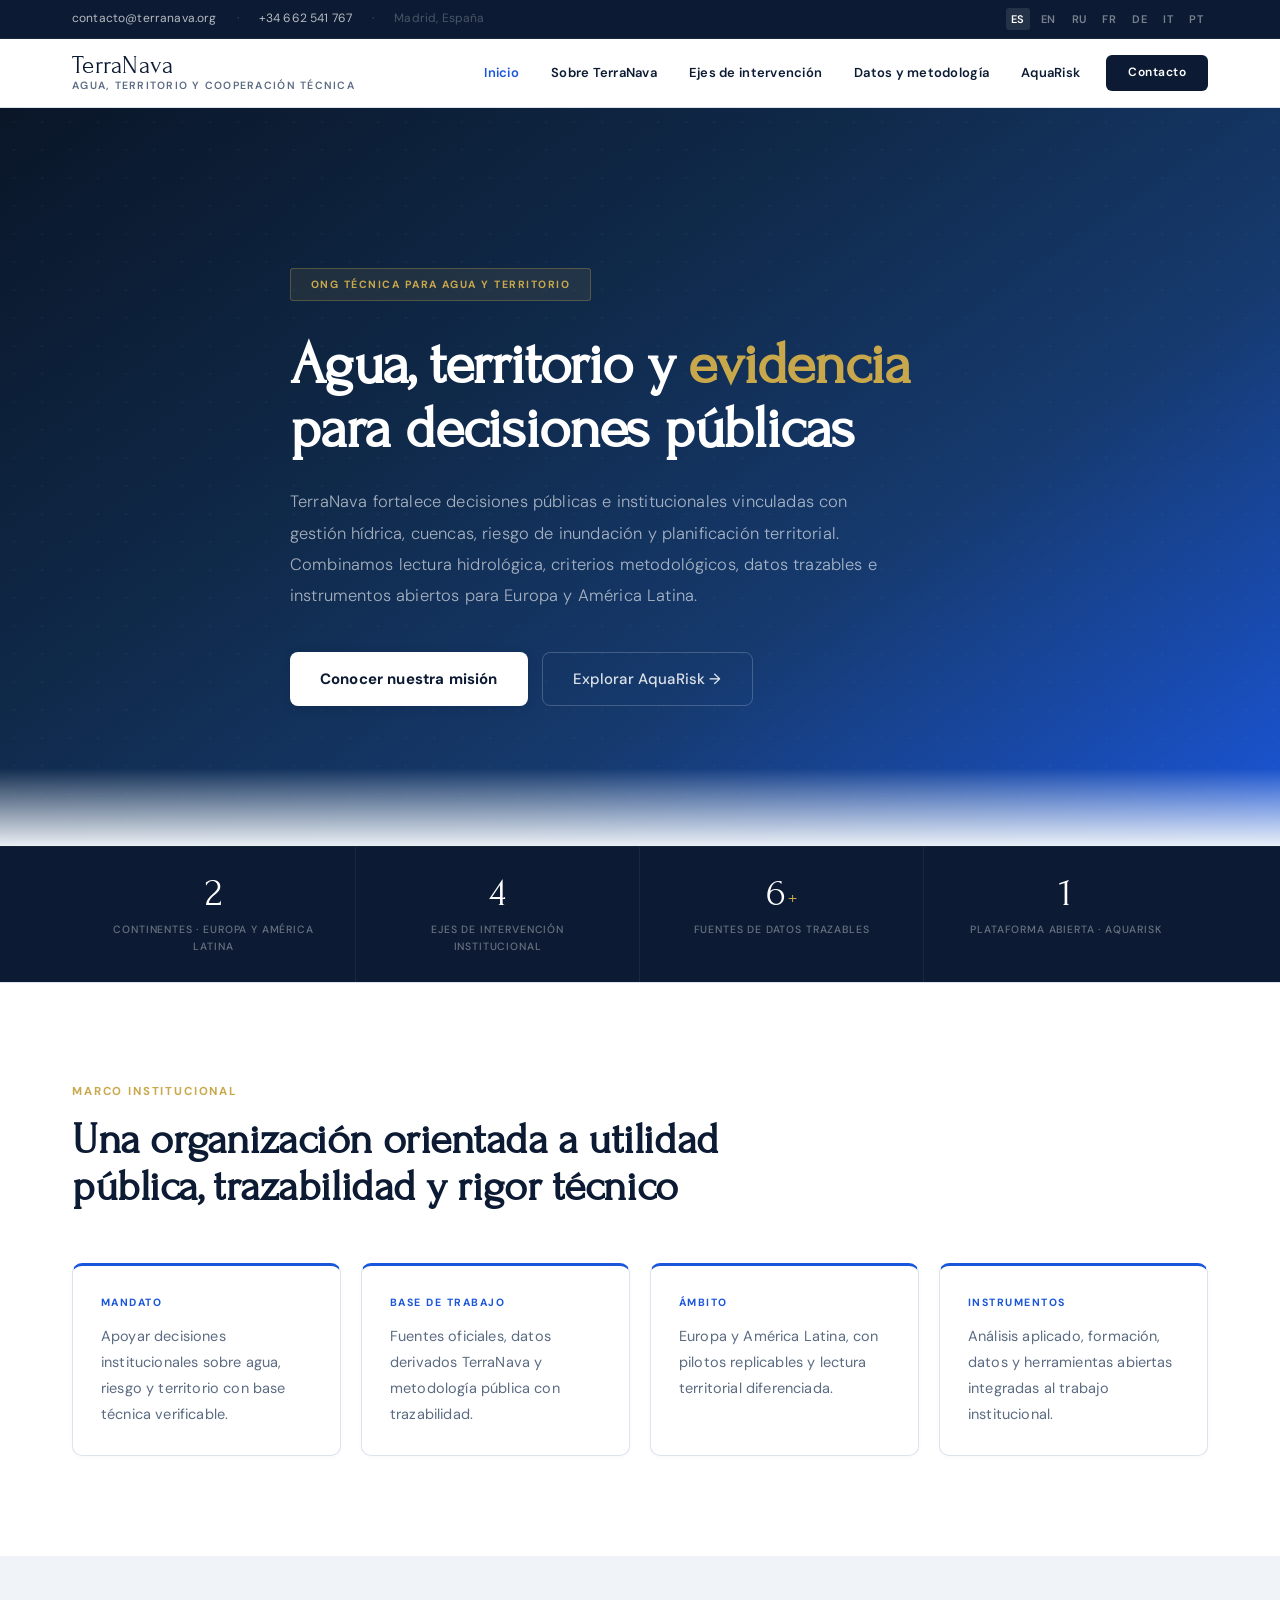
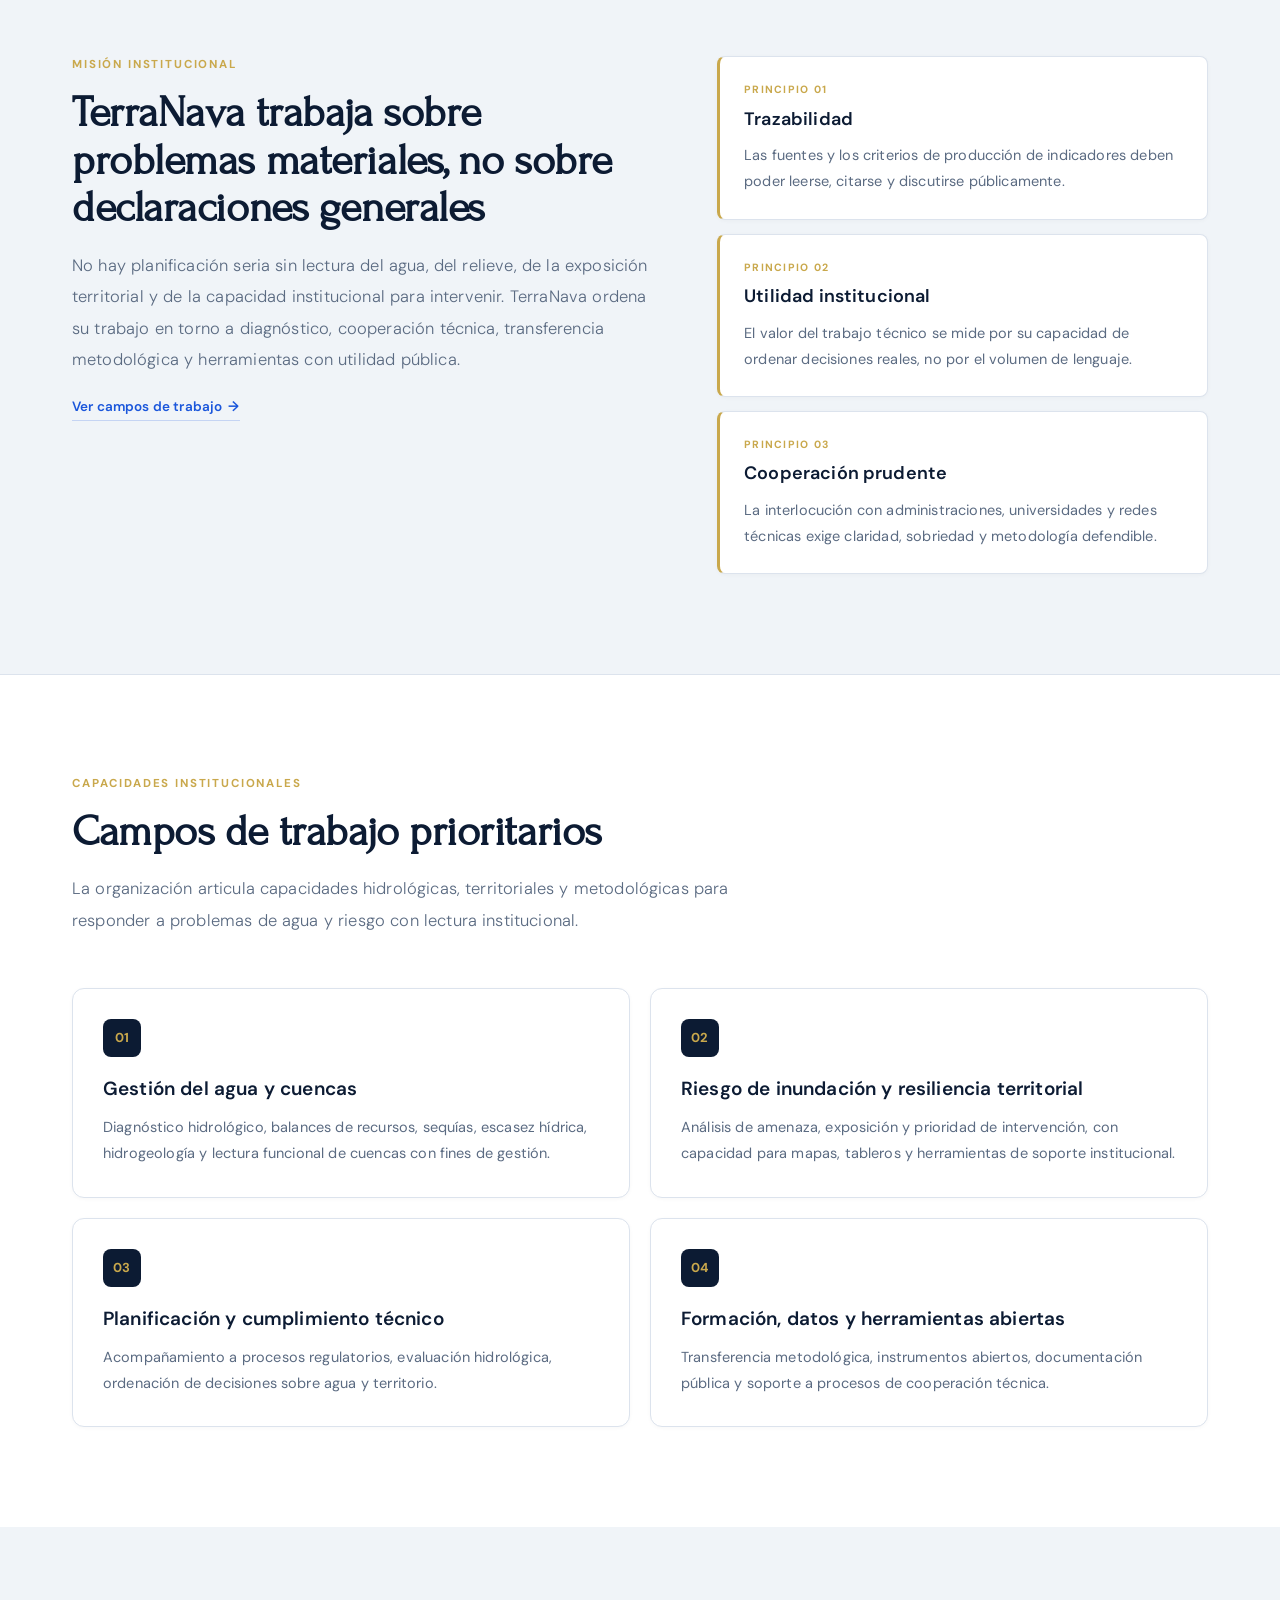
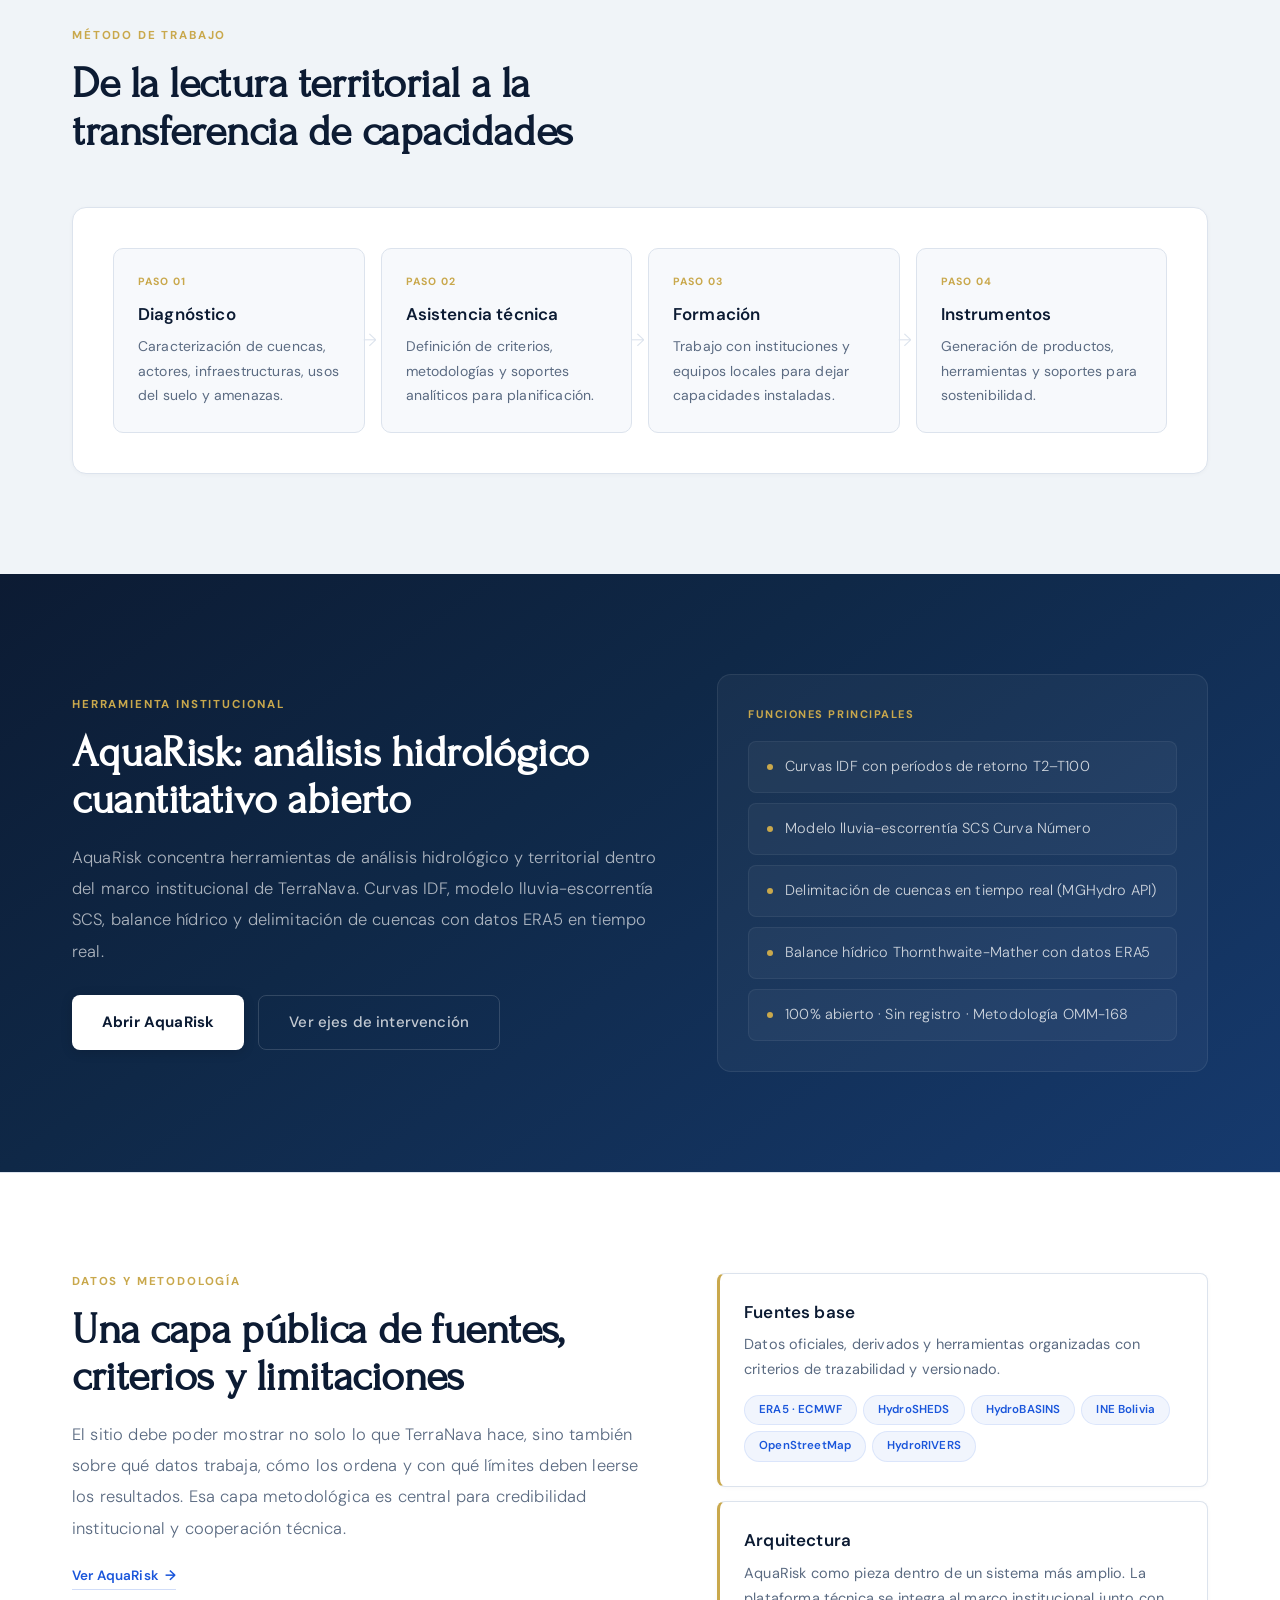
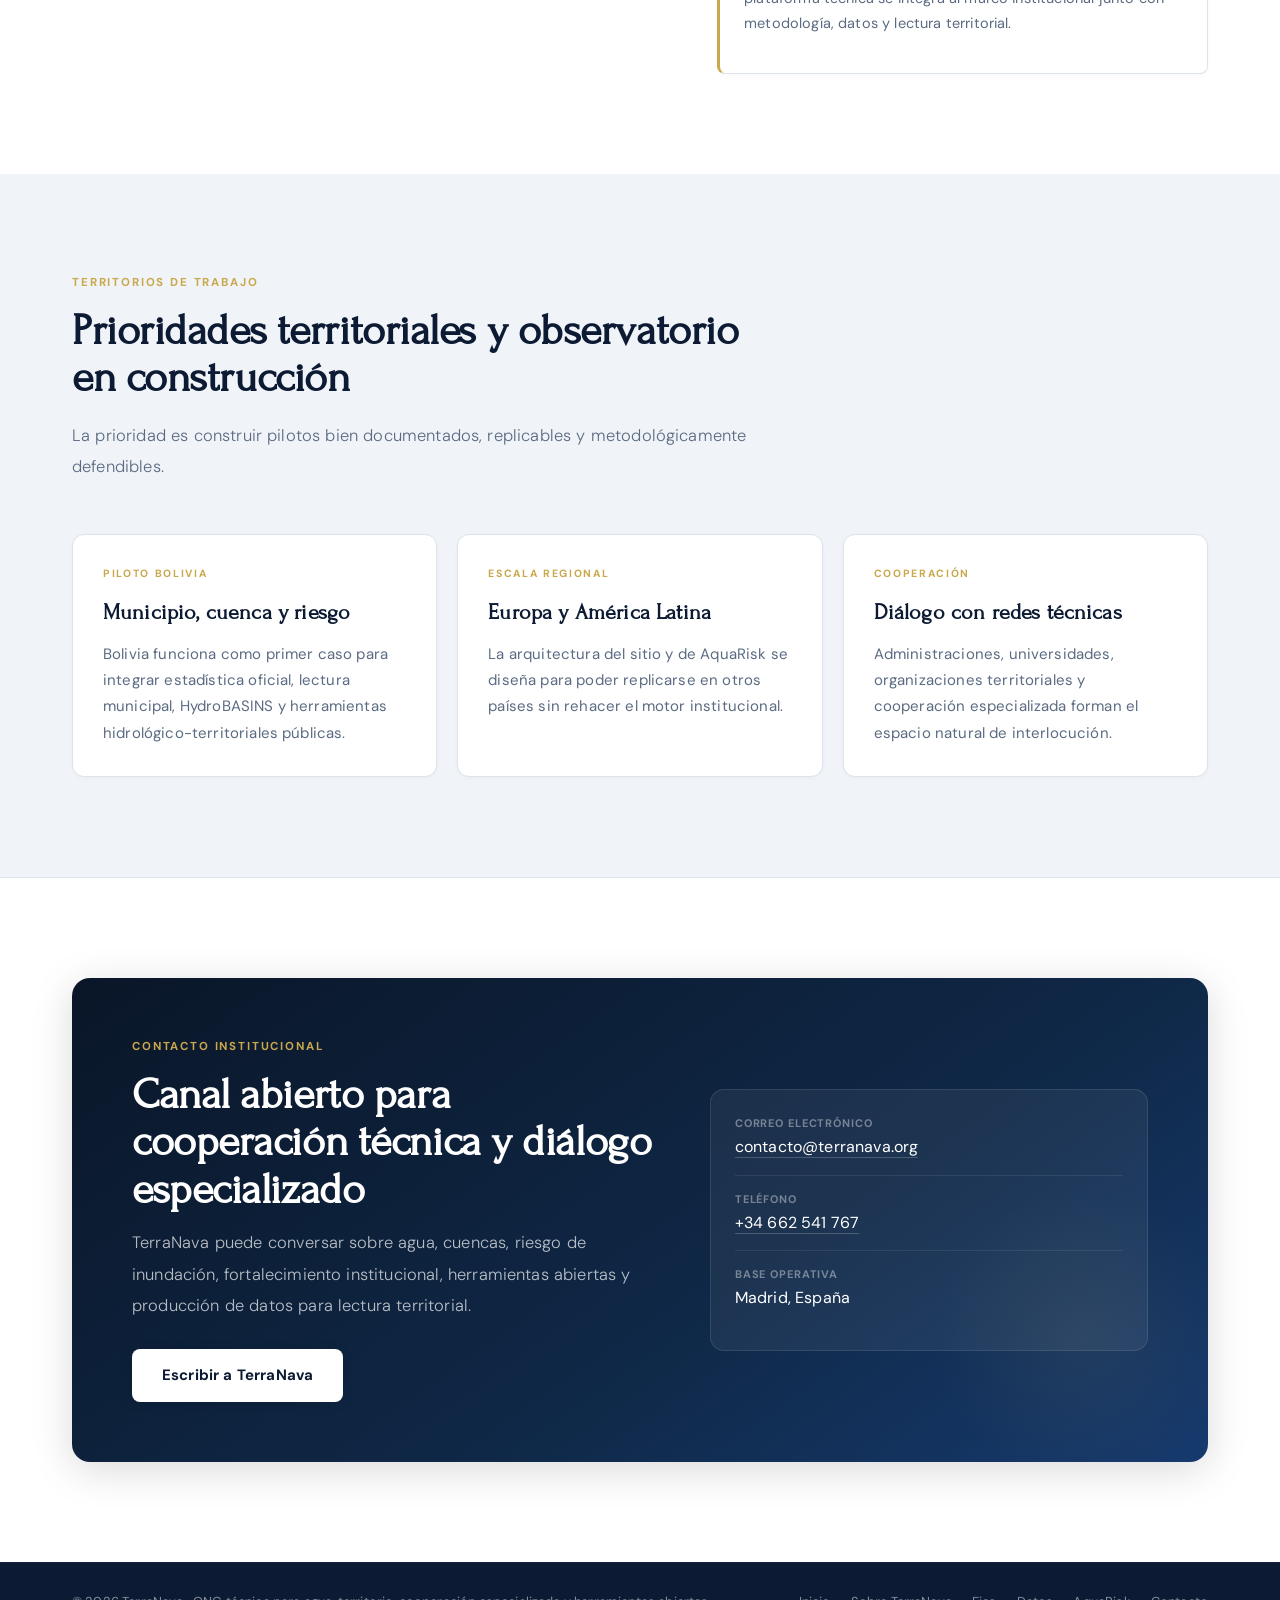
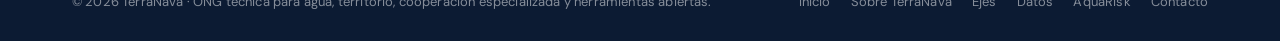
==== index.html @ 43cdf7f5 "Refinamiento estético homepage — tonos institucionales más sofisticados Gradiente hero más profundo " ====
<!DOCTYPE html>
<html lang="es">
<head>
<meta charset="UTF-8"/>
<meta name="viewport" content="width=device-width, initial-scale=1.0"/>
<title>TerraNava | Agua, territorio y evidencia para decisiones públicas</title>
<meta name="description" content="TerraNava es una ONG técnica orientada al agua, el riesgo territorial, la cooperación especializada y la producción de herramientas y criterios para decisiones públicas en Europa y América Latina."/>
<link rel="icon" href="data:image/svg+xml,%3Csvg xmlns='http://www.w3.org/2000/svg' viewBox='0 0 64 64'%3E%3Crect width='64' height='64' rx='10' fill='%231d4ed8'/%3E%3Cpath d='M12 34c8-8 14-5 20-10 6-5 12-3 20-10' fill='none' stroke='white' stroke-width='4' stroke-linecap='round'/%3E%3Cpath d='M12 44c8-8 14-5 20-10 6-5 12-3 20-10' fill='none' stroke='rgba(255,255,255,.45)' stroke-width='3' stroke-linecap='round'/%3E%3C/svg%3E"/>
<link rel="preconnect" href="https://fonts.googleapis.com"/>
<link rel="preconnect" href="https://fonts.gstatic.com" crossorigin/>
<link href="https://fonts.googleapis.com/css2?family=DM+Sans:wght@300;400;500;600;700&family=Forum&display=swap" rel="stylesheet"/>
<style>
/* ── Reset & Variables ── */
*,*::before,*::after{box-sizing:border-box;margin:0;padding:0}
:root{
  --bg:#f0f4f8;--surface:#ffffff;--card:#ffffff;--border:#dce3ed;
  --accent:#1a56db;--accent2:#0c1b33;--sky:#38bdf8;--gold:#c9a84c;
  --text:#0c1b33;--muted:#5b6b82;--light:#f7f9fc;--subtle:#e8edf4;
}
html{scroll-behavior:smooth}
body{font-family:'DM Sans',system-ui,sans-serif;background:var(--bg);color:var(--text);line-height:1.65;-webkit-font-smoothing:antialiased;letter-spacing:.01em}
img{max-width:100%;display:block}
a{text-decoration:none;color:inherit;transition:color .2s}

/* ── Scrollbar ── */
::-webkit-scrollbar{width:6px}
::-webkit-scrollbar-track{background:var(--bg)}
::-webkit-scrollbar-thumb{background:#cbd5e1;border-radius:3px}

/* ── Animations ── */
@keyframes fadeUp{from{opacity:0;transform:translateY(20px)}to{opacity:1;transform:translateY(0)}}
.fade{opacity:0;transform:translateY(20px)}.fade.is-visible{animation:fadeUp .6s ease forwards}

/* ── Layout ── */
.shell{max-width:1200px;margin:0 auto;padding:0 32px}

/* ══════════════════════════════════════════
   1. TOP BAR
   ══════════════════════════════════════════ */
.topbar{background:var(--accent2);border-bottom:1px solid rgba(255,255,255,.06)}
.topbar .shell{display:flex;align-items:center;justify-content:space-between;height:38px}
.topbar-left{display:flex;gap:20px;font-size:12px;color:rgba(255,255,255,.55)}
.topbar-left a{color:rgba(255,255,255,.7);transition:color .15s}.topbar-left a:hover{color:#fff}
.topbar-left span{color:rgba(255,255,255,.25)}
.lang-sw{display:flex;gap:6px;font-size:11px;font-weight:600;letter-spacing:.04em}
.lang-sw a{color:rgba(255,255,255,.45);padding:2px 5px;border-radius:3px;transition:all .15s;cursor:pointer}
.lang-sw a:hover{color:rgba(255,255,255,.8)}
.lang-sw a.active{color:#fff;background:rgba(255,255,255,.1)}

/* ══════════════════════════════════════════
   2. HEADER STICKY
   ══════════════════════════════════════════ */
.site-header{position:sticky;top:0;z-index:100;background:rgba(255,255,255,.97);backdrop-filter:blur(10px);-webkit-backdrop-filter:blur(10px);border-bottom:1px solid var(--border);transition:box-shadow .2s}
.site-header.scrolled{box-shadow:0 1px 8px rgba(0,0,0,.06)}
.header-row{display:flex;align-items:center;justify-content:space-between;height:68px}
.brand{display:flex;align-items:center;gap:10px}
.brand-name{font-family:'Forum',serif;font-size:25px;color:var(--accent2);line-height:1;letter-spacing:.01em}
.brand-sub{font-size:10.5px;font-weight:600;text-transform:uppercase;letter-spacing:.12em;color:var(--muted);line-height:1.2;margin-top:2px}
.nav{display:flex;align-items:center;gap:4px}
.nav a{font-size:13px;font-weight:600;color:var(--accent2);padding:8px 14px;border-radius:6px;transition:all .15s;letter-spacing:.02em}
.nav a:hover{background:rgba(29,78,216,.05);color:var(--accent)}
.nav a[aria-current="page"]{color:var(--accent)}
.nav a.nav-cta{background:var(--accent2);color:#fff;padding:8px 22px;margin-left:8px;border-radius:6px;font-size:12px;letter-spacing:.04em}
.nav a.nav-cta:hover{background:#163a6e}
.hamburger{display:none;background:none;border:none;cursor:pointer;padding:8px}
.hamburger span{display:block;width:22px;height:2px;background:var(--accent2);margin:5px 0;border-radius:2px;transition:all .2s}

/* ══════════════════════════════════════════
   3. HERO
   ══════════════════════════════════════════ */
.hero{background:linear-gradient(145deg,#0a1628 0%,#0f2847 35%,#163a6e 65%,#1a56db 100%);position:relative;overflow:hidden;min-height:82vh;display:flex;align-items:center;padding:110px 0 90px}
.hero::before{content:'';position:absolute;inset:0;background:radial-gradient(rgba(255,255,255,.03) 1px,transparent 1px);background-size:28px 28px;pointer-events:none}
.hero::after{content:'';position:absolute;bottom:-2px;left:0;right:0;height:80px;background:linear-gradient(to top,var(--bg),transparent);pointer-events:none;z-index:1}
.hero-content{max-width:700px;position:relative;z-index:2}
.hero-pill{display:inline-block;background:rgba(201,168,76,.1);color:var(--gold);border:1px solid rgba(201,168,76,.3);font-size:10.5px;font-weight:700;letter-spacing:.14em;text-transform:uppercase;padding:7px 20px;border-radius:3px;margin-bottom:32px;animation:fadeUp .6s ease .05s both}
.hero h1{font-family:'Forum',serif;font-size:clamp(38px,5.5vw,60px);color:#fff;line-height:1.06;letter-spacing:-.02em;margin-bottom:26px;animation:fadeUp .6s ease .15s both}
.hero h1 em{font-style:normal;color:var(--gold)}
.hero-lead{font-size:16.5px;color:rgba(255,255,255,.62);line-height:1.9;max-width:600px;margin-bottom:40px;animation:fadeUp .6s ease .25s both;font-weight:300}
.hero-btns{display:flex;gap:14px;flex-wrap:wrap;animation:fadeUp .6s ease .35s both}
.btn{display:inline-flex;align-items:center;gap:8px;font-family:'DM Sans',sans-serif;font-size:15px;font-weight:700;padding:14px 30px;border-radius:8px;border:none;cursor:pointer;transition:all .2s}
.btn:hover{transform:translateY(-1px)}
.btn-white{background:#fff;color:var(--accent2);box-shadow:0 2px 12px rgba(0,0,0,.12)}.btn-white:hover{background:var(--gold);color:var(--accent2);box-shadow:0 4px 20px rgba(201,168,76,.25)}
.btn-ghost{background:transparent;color:rgba(255,255,255,.85);border:1px solid rgba(255,255,255,.2);font-weight:500}.btn-ghost:hover{background:rgba(255,255,255,.06);border-color:rgba(255,255,255,.35)}

/* ══════════════════════════════════════════
   4. METRICS BAR
   ══════════════════════════════════════════ */
.metrics{background:var(--accent2);border-top:1px solid rgba(255,255,255,.04)}
.metrics-grid{display:grid;grid-template-columns:repeat(4,1fr)}
.metric{padding:26px 32px;text-align:center;border-right:1px solid rgba(255,255,255,.06)}
.metric:last-child{border-right:none}
.metric-val{font-family:'Forum',serif;font-size:40px;color:#fff;line-height:1}
.metric-val small{font-size:20px;color:var(--gold);margin-left:2px}
.metric-label{font-size:10.5px;text-transform:uppercase;letter-spacing:.08em;color:rgba(255,255,255,.38);margin-top:8px;font-weight:500}

/* ══════════════════════════════════════════
   5-13. SECTIONS
   ══════════════════════════════════════════ */
.section{padding:100px 0}
.section-alt{background:var(--bg)}
.section-white{background:var(--surface);border-top:1px solid var(--border)}
.section-dark{background:linear-gradient(145deg,var(--accent2) 0%,#0f2847 40%,#163a6e 100%);color:#fff}

/* Section headers */
.sec-head{max-width:680px;margin-bottom:52px}
.eyebrow{font-size:11.5px;font-weight:700;text-transform:uppercase;letter-spacing:.16em;color:var(--gold);margin-bottom:14px}
.section-dark .eyebrow{color:var(--gold)}
h2{font-family:'Forum',serif;font-size:clamp(28px,3.5vw,44px);line-height:1.08;letter-spacing:-.01em;margin-bottom:18px;color:var(--accent2)}
.section-dark h2{color:#fff}
.sec-lead{font-size:16.5px;color:var(--muted);line-height:1.9;font-weight:300}
.section-dark .sec-lead{color:rgba(255,255,255,.65)}

/* ── Pillar cards (section 5) ── */
.pillar-grid{display:grid;grid-template-columns:repeat(4,1fr);gap:20px}
.pillar{background:var(--surface);border:1px solid var(--border);border-top:3px solid var(--accent);border-radius:10px;padding:28px;box-shadow:0 1px 4px rgba(0,0,0,.03);transition:all .25s}
.pillar:hover{box-shadow:0 4px 20px rgba(0,0,0,.06);transform:translateY(-1px)}
.pillar-label{font-size:10.5px;font-weight:700;text-transform:uppercase;letter-spacing:.14em;color:var(--accent);margin-bottom:12px}
.pillar p{font-size:14.5px;color:var(--muted);line-height:1.8}

/* ── Split layout (sections 6, 10) ── */
.split{display:grid;grid-template-columns:1.2fr 1fr;gap:56px;align-items:start}
.split h2{margin-bottom:18px}
.text-link{font-size:13.5px;font-weight:600;color:var(--accent);display:inline-flex;align-items:center;gap:6px;margin-top:20px;transition:gap .2s;border-bottom:1px solid rgba(26,86,219,.2);padding-bottom:2px}
.text-link:hover{gap:10px;border-color:var(--accent)}
.text-link::after{content:'→';font-size:14px}

/* ── Principle cards ── */
.principles{display:flex;flex-direction:column;gap:14px}
.principle{background:var(--surface);border:1px solid var(--border);border-left:3px solid var(--gold);border-radius:8px;padding:24px;box-shadow:0 1px 4px rgba(0,0,0,.03);transition:all .25s}
.principle:hover{box-shadow:0 4px 16px rgba(0,0,0,.06)}
.principle-num{font-size:10.5px;font-weight:700;text-transform:uppercase;letter-spacing:.12em;color:var(--gold);margin-bottom:6px}
.principle h3{font-size:18px;font-weight:600;margin-bottom:8px;color:var(--accent2)}
.principle p{font-size:14.5px;color:var(--muted);line-height:1.8}

/* ── Work field cards (section 7) ── */
.fields-grid{display:grid;grid-template-columns:repeat(2,1fr);gap:20px}
.field-card{background:var(--surface);border:1px solid var(--border);border-radius:12px;padding:30px;transition:all .3s;box-shadow:0 1px 4px rgba(0,0,0,.03)}
.field-card:hover{transform:translateY(-3px);box-shadow:0 8px 28px rgba(0,0,0,.07)}
.field-num{width:38px;height:38px;border-radius:8px;background:var(--accent2);color:var(--gold);font-size:13px;font-weight:700;display:flex;align-items:center;justify-content:center;margin-bottom:16px}
.field-card h3{font-size:19px;font-weight:600;margin-bottom:10px;color:var(--accent2)}
.field-card p{font-size:14.5px;color:var(--muted);line-height:1.8}

/* ── Method steps (section 8) ── */
.steps-wrap{background:var(--surface);border:1px solid var(--border);border-radius:14px;padding:40px;box-shadow:0 1px 4px rgba(0,0,0,.03)}
.steps-grid{display:grid;grid-template-columns:repeat(4,1fr);gap:16px}
.step{background:var(--light);border:1px solid var(--border);border-radius:10px;padding:24px;position:relative}
.step-num{font-size:10.5px;font-weight:700;text-transform:uppercase;letter-spacing:.1em;color:var(--gold);margin-bottom:10px}
.step h3{font-size:17px;font-weight:600;margin-bottom:6px}
.step p{font-size:14px;color:var(--muted);line-height:1.75}
/* connector arrow */
.step:not(:last-child)::after{content:'→';position:absolute;right:-14px;top:50%;transform:translateY(-50%);color:var(--border);font-size:18px;font-weight:300}

/* ── AquaRisk showcase (section 9) ── */
.showcase-grid{display:grid;grid-template-columns:1.2fr 1fr;gap:56px;align-items:center}
.showcase-features{background:rgba(255,255,255,.04);border:1px solid rgba(255,255,255,.08);border-radius:14px;padding:30px}
.showcase-features h3{font-size:11px;font-weight:700;color:var(--gold);margin-bottom:18px;text-transform:uppercase;letter-spacing:.14em}
.feature-item{padding:13px 18px;background:rgba(255,255,255,.04);border:1px solid rgba(255,255,255,.06);border-radius:8px;margin-bottom:10px;font-size:14.5px;color:rgba(255,255,255,.78);display:flex;align-items:center;gap:12px;font-weight:300}
.feature-item:last-child{margin-bottom:0}
.feature-dot{width:6px;height:6px;border-radius:50%;background:var(--gold);flex-shrink:0}
.section-dark .btn-white{background:#fff;color:var(--accent2);box-shadow:0 2px 12px rgba(0,0,0,.15)}.section-dark .btn-white:hover{background:var(--gold);box-shadow:0 4px 20px rgba(201,168,76,.25)}
.section-dark .btn-ghost{border-color:rgba(255,255,255,.15);color:rgba(255,255,255,.75);font-weight:500}.section-dark .btn-ghost:hover{background:rgba(255,255,255,.06);border-color:rgba(255,255,255,.3)}

/* ── Data panels (section 10) ── */
.data-panels{display:flex;flex-direction:column;gap:14px}
.data-panel{background:var(--surface);border:1px solid var(--border);border-left:3px solid var(--gold);border-radius:8px;padding:24px;box-shadow:0 1px 4px rgba(0,0,0,.03)}
.data-panel h3{font-size:17px;font-weight:600;margin-bottom:6px}
.data-panel p{font-size:14.5px;color:var(--muted);line-height:1.75;margin-bottom:12px}
.pill-row{display:flex;flex-wrap:wrap;gap:6px}
.data-pill{background:rgba(26,86,219,.06);color:var(--accent);padding:5px 14px;border-radius:20px;font-size:11.5px;font-weight:600;border:1px solid rgba(26,86,219,.1)}

/* ── Territory cards (section 11) ── */
.territory-grid{display:grid;grid-template-columns:repeat(3,1fr);gap:20px}
.territory{background:var(--surface);border:1px solid var(--border);border-radius:12px;padding:30px;transition:all .3s;box-shadow:0 1px 4px rgba(0,0,0,.03)}
.territory:hover{transform:translateY(-3px);box-shadow:0 8px 28px rgba(0,0,0,.07)}
.territory-label{font-size:10.5px;font-weight:700;text-transform:uppercase;letter-spacing:.16em;color:var(--gold);margin-bottom:12px}
.territory h3{font-family:'Forum',serif;font-size:22px;margin-bottom:10px;color:var(--accent2)}
.territory p{font-size:15px;color:var(--muted);line-height:1.75}

/* ── Contact CTA (section 12) ── */
.contact-cta{background:linear-gradient(145deg,#0a1628 0%,#0f2847 60%,#163a6e 100%);border-radius:18px;padding:60px;display:grid;grid-template-columns:1.2fr 1fr;gap:52px;align-items:center;position:relative;overflow:hidden;box-shadow:0 8px 40px rgba(0,0,0,.15)}
.contact-cta::before{content:'';position:absolute;bottom:-50px;right:-50px;width:350px;height:350px;background:radial-gradient(circle,rgba(201,168,76,.08),transparent 60%);pointer-events:none}
.contact-cta .eyebrow{color:var(--gold)}
.contact-cta h2{color:#fff;margin-bottom:14px}
.contact-cta .sec-lead{color:rgba(255,255,255,.7);margin-bottom:28px}
.contact-card{background:rgba(255,255,255,.06);border:1px solid rgba(255,255,255,.1);border-radius:14px;padding:24px;position:relative;z-index:1}
.contact-line{padding:14px 0;border-top:1px solid rgba(255,255,255,.08);display:flex;flex-direction:column;gap:2px}
.contact-line:first-child{border-top:none;padding-top:0}
.contact-line-label{font-size:11px;font-weight:700;text-transform:uppercase;letter-spacing:.08em;color:rgba(255,255,255,.4)}
.contact-line-val{font-size:16px;color:#fff}
.contact-line-val a{color:#fff;border-bottom:1px solid rgba(255,255,255,.2);transition:border-color .2s}
.contact-line-val a:hover{border-color:var(--sky)}

/* ══════════════════════════════════════════
   13. FOOTER
   ══════════════════════════════════════════ */
.site-footer{background:var(--accent2);border-top:1px solid rgba(255,255,255,.04);padding:28px 0}
.footer-row{display:flex;align-items:center;justify-content:space-between;flex-wrap:wrap;gap:16px}
.footer-copy{font-size:13px;color:rgba(255,255,255,.5)}
.footer-links{display:flex;gap:20px}
.footer-links a{font-size:13px;color:rgba(255,255,255,.5);transition:color .15s}
.footer-links a:hover{color:#fff}

/* ══════════════════════════════════════════
   RESPONSIVE
   ══════════════════════════════════════════ */
@media(max-width:1024px){
  .pillar-grid{grid-template-columns:repeat(2,1fr)}
  .steps-grid{grid-template-columns:repeat(2,1fr)}
  .step:not(:last-child)::after{display:none}
  .showcase-grid{grid-template-columns:1fr}
  .contact-cta{grid-template-columns:1fr}
}
@media(max-width:768px){
  .shell{padding:0 20px}
  .section{padding:64px 0}
  .topbar .shell{flex-direction:column;height:auto;padding:8px 20px;gap:4px}
  .nav{display:none;position:absolute;top:68px;left:0;right:0;background:var(--surface);border-bottom:1px solid var(--border);flex-direction:column;padding:16px 20px;gap:0;box-shadow:0 4px 16px rgba(0,0,0,.08)}
  .nav.open{display:flex}
  .nav a{padding:12px 0;border-radius:0;border-bottom:1px solid var(--border);width:100%}
  .nav a.nav-cta{margin-left:0;margin-top:8px;text-align:center;border-bottom:none}
  .hamburger{display:block}
  .hero{min-height:auto;padding:64px 0 56px}
  .hero h1{font-size:clamp(32px,8vw,44px)}
  .metrics-grid{grid-template-columns:repeat(2,1fr)}
  .metric{border-bottom:1px solid rgba(255,255,255,.06)}
  .pillar-grid{grid-template-columns:1fr}
  .split{grid-template-columns:1fr;gap:32px}
  .fields-grid{grid-template-columns:1fr}
  .territory-grid{grid-template-columns:1fr}
  .contact-cta{padding:36px 24px;grid-template-columns:1fr}
  .footer-row{flex-direction:column;text-align:center}
  .footer-links{flex-wrap:wrap;justify-content:center}
}
@media(max-width:480px){
  .metrics-grid{grid-template-columns:1fr}
  .steps-grid{grid-template-columns:1fr}
  .hero-btns{flex-direction:column}
  .hero-btns .btn{width:100%;justify-content:center}
}
</style>
</head>
<body>

<!-- ═══ 1. TOP BAR ═══ -->
<div class="topbar">
  <div class="shell">
    <div class="topbar-left">
      <a href="mailto:contacto@terranava.org">contacto@terranava.org</a>
      <span>·</span>
      <a href="tel:+34662541767">+34 662 541 767</a>
      <span>·</span>
      <span>Madrid, España</span>
    </div>
    <div class="lang-sw" aria-label="Selección de idioma">
      <a class="active" data-lang="es" href="#">ES</a>
      <a data-lang="en" href="#">EN</a>
      <a data-lang="ru" href="#">RU</a>
      <a data-lang="fr" href="#">FR</a>
      <a data-lang="de" href="#">DE</a>
      <a data-lang="it" href="#">IT</a>
      <a data-lang="pt" href="#">PT</a>
    </div>
  </div>
</div>

<!-- ═══ 2. HEADER ═══ -->
<header class="site-header">
  <div class="shell">
    <div class="header-row">
      <a class="brand" href="/">
        <div>
          <div class="brand-name">TerraNava</div>
          <div class="brand-sub">Agua, territorio y cooperación técnica</div>
        </div>
      </a>
      <button class="hamburger" aria-label="Menú" onclick="document.querySelector('.nav').classList.toggle('open')">
        <span></span><span></span><span></span>
      </button>
      <nav class="nav">
        <a href="#" aria-current="page">Inicio</a>
        <a href="#mision">Sobre TerraNava</a>
        <a href="#campos">Ejes de intervención</a>
        <a href="#datos">Datos y metodología</a>
        <a href="aquarisk-ong.html">AquaRisk</a>
        <a class="nav-cta" href="#contacto">Contacto</a>
      </nav>
    </div>
  </div>
</header>

<!-- ═══ 3. HERO ═══ -->
<section class="hero">
  <div class="shell">
    <div class="hero-content">
      <div class="hero-pill">ONG técnica para agua y territorio</div>
      <h1>Agua, territorio y <em>evidencia</em> para decisiones públicas</h1>
      <p class="hero-lead">TerraNava fortalece decisiones públicas e institucionales vinculadas con gestión hídrica, cuencas, riesgo de inundación y planificación territorial. Combinamos lectura hidrológica, criterios metodológicos, datos trazables e instrumentos abiertos para Europa y América Latina.</p>
      <div class="hero-btns">
        <a class="btn btn-white" href="#mision">Conocer nuestra misión</a>
        <a class="btn btn-ghost" href="aquarisk-ong.html">Explorar AquaRisk →</a>
      </div>
    </div>
  </div>
</section>

<!-- ═══ 4. METRICS BAR ═══ -->
<div class="metrics">
  <div class="shell">
    <div class="metrics-grid">
      <div class="metric">
        <div class="metric-val">2</div>
        <div class="metric-label">Continentes · Europa y América Latina</div>
      </div>
      <div class="metric">
        <div class="metric-val">4</div>
        <div class="metric-label">Ejes de intervención institucional</div>
      </div>
      <div class="metric">
        <div class="metric-val">6<small>+</small></div>
        <div class="metric-label">Fuentes de datos trazables</div>
      </div>
      <div class="metric">
        <div class="metric-val">1</div>
        <div class="metric-label">Plataforma abierta · AquaRisk</div>
      </div>
    </div>
  </div>
</div>

<!-- ═══ 5. PILARES ═══ -->
<section class="section section-white">
  <div class="shell">
    <div class="sec-head">
      <div class="eyebrow">Marco institucional</div>
      <h2>Una organización orientada a utilidad pública, trazabilidad y rigor técnico</h2>
    </div>
    <div class="pillar-grid">
      <article class="pillar">
        <div class="pillar-label">Mandato</div>
        <p>Apoyar decisiones institucionales sobre agua, riesgo y territorio con base técnica verificable.</p>
      </article>
      <article class="pillar">
        <div class="pillar-label">Base de trabajo</div>
        <p>Fuentes oficiales, datos derivados TerraNava y metodología pública con trazabilidad.</p>
      </article>
      <article class="pillar">
        <div class="pillar-label">Ámbito</div>
        <p>Europa y América Latina, con pilotos replicables y lectura territorial diferenciada.</p>
      </article>
      <article class="pillar">
        <div class="pillar-label">Instrumentos</div>
        <p>Análisis aplicado, formación, datos y herramientas abiertas integradas al trabajo institucional.</p>
      </article>
    </div>
  </div>
</section>

<!-- ═══ 6. MISIÓN Y PRINCIPIOS ═══ -->
<section class="section section-alt" id="mision">
  <div class="shell">
    <div class="split">
      <div>
        <div class="eyebrow">Misión institucional</div>
        <h2>TerraNava trabaja sobre problemas materiales, no sobre declaraciones generales</h2>
        <p class="sec-lead">No hay planificación seria sin lectura del agua, del relieve, de la exposición territorial y de la capacidad institucional para intervenir. TerraNava ordena su trabajo en torno a diagnóstico, cooperación técnica, transferencia metodológica y herramientas con utilidad pública.</p>
        <a class="text-link" href="#campos">Ver campos de trabajo</a>
      </div>
      <div class="principles">
        <article class="principle">
          <div class="principle-num">Principio 01</div>
          <h3>Trazabilidad</h3>
          <p>Las fuentes y los criterios de producción de indicadores deben poder leerse, citarse y discutirse públicamente.</p>
        </article>
        <article class="principle">
          <div class="principle-num">Principio 02</div>
          <h3>Utilidad institucional</h3>
          <p>El valor del trabajo técnico se mide por su capacidad de ordenar decisiones reales, no por el volumen de lenguaje.</p>
        </article>
        <article class="principle">
          <div class="principle-num">Principio 03</div>
          <h3>Cooperación prudente</h3>
          <p>La interlocución con administraciones, universidades y redes técnicas exige claridad, sobriedad y metodología defendible.</p>
        </article>
      </div>
    </div>
  </div>
</section>

<!-- ═══ 7. CAMPOS DE TRABAJO ═══ -->
<section class="section section-white" id="campos">
  <div class="shell">
    <div class="sec-head">
      <div class="eyebrow">Capacidades institucionales</div>
      <h2>Campos de trabajo prioritarios</h2>
      <p class="sec-lead">La organización articula capacidades hidrológicas, territoriales y metodológicas para responder a problemas de agua y riesgo con lectura institucional.</p>
    </div>
    <div class="fields-grid">
      <article class="field-card">
        <div class="field-num">01</div>
        <h3>Gestión del agua y cuencas</h3>
        <p>Diagnóstico hidrológico, balances de recursos, sequías, escasez hídrica, hidrogeología y lectura funcional de cuencas con fines de gestión.</p>
      </article>
      <article class="field-card">
        <div class="field-num">02</div>
        <h3>Riesgo de inundación y resiliencia territorial</h3>
        <p>Análisis de amenaza, exposición y prioridad de intervención, con capacidad para mapas, tableros y herramientas de soporte institucional.</p>
      </article>
      <article class="field-card">
        <div class="field-num">03</div>
        <h3>Planificación y cumplimiento técnico</h3>
        <p>Acompañamiento a procesos regulatorios, evaluación hidrológica, ordenación de decisiones sobre agua y territorio.</p>
      </article>
      <article class="field-card">
        <div class="field-num">04</div>
        <h3>Formación, datos y herramientas abiertas</h3>
        <p>Transferencia metodológica, instrumentos abiertos, documentación pública y soporte a procesos de cooperación técnica.</p>
      </article>
    </div>
  </div>
</section>

<!-- ═══ 8. MÉTODO ═══ -->
<section class="section section-alt" id="metodo">
  <div class="shell">
    <div class="sec-head">
      <div class="eyebrow">Método de trabajo</div>
      <h2>De la lectura territorial a la transferencia de capacidades</h2>
    </div>
    <div class="steps-wrap">
      <div class="steps-grid">
        <article class="step">
          <div class="step-num">Paso 01</div>
          <h3>Diagnóstico</h3>
          <p>Caracterización de cuencas, actores, infraestructuras, usos del suelo y amenazas.</p>
        </article>
        <article class="step">
          <div class="step-num">Paso 02</div>
          <h3>Asistencia técnica</h3>
          <p>Definición de criterios, metodologías y soportes analíticos para planificación.</p>
        </article>
        <article class="step">
          <div class="step-num">Paso 03</div>
          <h3>Formación</h3>
          <p>Trabajo con instituciones y equipos locales para dejar capacidades instaladas.</p>
        </article>
        <article class="step">
          <div class="step-num">Paso 04</div>
          <h3>Instrumentos</h3>
          <p>Generación de productos, herramientas y soportes para sostenibilidad.</p>
        </article>
      </div>
    </div>
  </div>
</section>

<!-- ═══ 9. AQUARISK SHOWCASE ═══ -->
<section class="section section-dark" id="aquarisk">
  <div class="shell">
    <div class="showcase-grid">
      <div>
        <div class="eyebrow">Herramienta institucional</div>
        <h2>AquaRisk: análisis hidrológico cuantitativo abierto</h2>
        <p class="sec-lead">AquaRisk concentra herramientas de análisis hidrológico y territorial dentro del marco institucional de TerraNava. Curvas IDF, modelo lluvia-escorrentía SCS, balance hídrico y delimitación de cuencas con datos ERA5 en tiempo real.</p>
        <div class="hero-btns" style="margin-top:28px">
          <a class="btn btn-white" href="aquarisk-ong.html">Abrir AquaRisk</a>
          <a class="btn btn-ghost" href="#campos">Ver ejes de intervención</a>
        </div>
      </div>
      <div class="showcase-features">
        <h3>Funciones principales</h3>
        <div class="feature-item"><span class="feature-dot"></span>Curvas IDF con períodos de retorno T2–T100</div>
        <div class="feature-item"><span class="feature-dot"></span>Modelo lluvia-escorrentía SCS Curva Número</div>
        <div class="feature-item"><span class="feature-dot"></span>Delimitación de cuencas en tiempo real (MGHydro API)</div>
        <div class="feature-item"><span class="feature-dot"></span>Balance hídrico Thornthwaite-Mather con datos ERA5</div>
        <div class="feature-item"><span class="feature-dot"></span>100% abierto · Sin registro · Metodología OMM-168</div>
      </div>
    </div>
  </div>
</section>

<!-- ═══ 10. DATOS Y METODOLOGÍA ═══ -->
<section class="section section-white" id="datos">
  <div class="shell">
    <div class="split">
      <div>
        <div class="eyebrow">Datos y metodología</div>
        <h2>Una capa pública de fuentes, criterios y limitaciones</h2>
        <p class="sec-lead">El sitio debe poder mostrar no solo lo que TerraNava hace, sino también sobre qué datos trabaja, cómo los ordena y con qué límites deben leerse los resultados. Esa capa metodológica es central para credibilidad institucional y cooperación técnica.</p>
        <a class="text-link" href="aquarisk-ong.html">Ver AquaRisk</a>
      </div>
      <div class="data-panels">
        <article class="data-panel">
          <h3>Fuentes base</h3>
          <p>Datos oficiales, derivados y herramientas organizadas con criterios de trazabilidad y versionado.</p>
          <div class="pill-row">
            <span class="data-pill">ERA5 · ECMWF</span>
            <span class="data-pill">HydroSHEDS</span>
            <span class="data-pill">HydroBASINS</span>
            <span class="data-pill">INE Bolivia</span>
            <span class="data-pill">OpenStreetMap</span>
            <span class="data-pill">HydroRIVERS</span>
          </div>
        </article>
        <article class="data-panel">
          <h3>Arquitectura</h3>
          <p>AquaRisk como pieza dentro de un sistema más amplio. La plataforma técnica se integra al marco institucional junto con metodología, datos y lectura territorial.</p>
        </article>
      </div>
    </div>
  </div>
</section>

<!-- ═══ 11. TERRITORIOS ═══ -->
<section class="section section-alt" id="territorios">
  <div class="shell">
    <div class="sec-head">
      <div class="eyebrow">Territorios de trabajo</div>
      <h2>Prioridades territoriales y observatorio en construcción</h2>
      <p class="sec-lead">La prioridad es construir pilotos bien documentados, replicables y metodológicamente defendibles.</p>
    </div>
    <div class="territory-grid">
      <article class="territory">
        <div class="territory-label">Piloto Bolivia</div>
        <h3>Municipio, cuenca y riesgo</h3>
        <p>Bolivia funciona como primer caso para integrar estadística oficial, lectura municipal, HydroBASINS y herramientas hidrológico-territoriales públicas.</p>
      </article>
      <article class="territory">
        <div class="territory-label">Escala regional</div>
        <h3>Europa y América Latina</h3>
        <p>La arquitectura del sitio y de AquaRisk se diseña para poder replicarse en otros países sin rehacer el motor institucional.</p>
      </article>
      <article class="territory">
        <div class="territory-label">Cooperación</div>
        <h3>Diálogo con redes técnicas</h3>
        <p>Administraciones, universidades, organizaciones territoriales y cooperación especializada forman el espacio natural de interlocución.</p>
      </article>
    </div>
  </div>
</section>

<!-- ═══ 12. CONTACTO CTA ═══ -->
<section class="section section-white" id="contacto">
  <div class="shell">
    <div class="contact-cta">
      <div>
        <div class="eyebrow">Contacto institucional</div>
        <h2>Canal abierto para cooperación técnica y diálogo especializado</h2>
        <p class="sec-lead">TerraNava puede conversar sobre agua, cuencas, riesgo de inundación, fortalecimiento institucional, herramientas abiertas y producción de datos para lectura territorial.</p>
        <a class="btn btn-white" href="mailto:contacto@terranava.org">Escribir a TerraNava</a>
      </div>
      <div class="contact-card">
        <div class="contact-line">
          <span class="contact-line-label">Correo electrónico</span>
          <span class="contact-line-val"><a href="mailto:contacto@terranava.org">contacto@terranava.org</a></span>
        </div>
        <div class="contact-line">
          <span class="contact-line-label">Teléfono</span>
          <span class="contact-line-val"><a href="tel:+34662541767">+34 662 541 767</a></span>
        </div>
        <div class="contact-line">
          <span class="contact-line-label">Base operativa</span>
          <span class="contact-line-val">Madrid, España</span>
        </div>
      </div>
    </div>
  </div>
</section>

<!-- ═══ 13. FOOTER ═══ -->
<footer class="site-footer">
  <div class="shell">
    <div class="footer-row">
      <p class="footer-copy">© 2026 TerraNava · ONG técnica para agua, territorio, cooperación especializada y herramientas abiertas.</p>
      <div class="footer-links">
        <a href="#">Inicio</a>
        <a href="#mision">Sobre TerraNava</a>
        <a href="#campos">Ejes</a>
        <a href="#datos">Datos</a>
        <a href="aquarisk-ong.html">AquaRisk</a>
        <a href="#contacto">Contacto</a>
      </div>
    </div>
  </div>
</footer>

<!-- ═══ JS ═══ -->
<script>
// Sticky header shadow
const hdr=document.querySelector('.site-header');
window.addEventListener('scroll',()=>{hdr.classList.toggle('scrolled',window.scrollY>10)},{passive:true});

// Scroll fade-in
const fades=document.querySelectorAll('.fade');
if('IntersectionObserver' in window){
  const obs=new IntersectionObserver(entries=>{entries.forEach(e=>{if(e.isIntersecting){e.target.classList.add('is-visible');obs.unobserve(e.target)}})},{threshold:.15});
  fades.forEach(el=>obs.observe(el));
}

// Close mobile nav on link click
document.querySelectorAll('.nav a').forEach(a=>{a.addEventListener('click',()=>{document.querySelector('.nav').classList.remove('open')})});
</script>
</body>
</html>
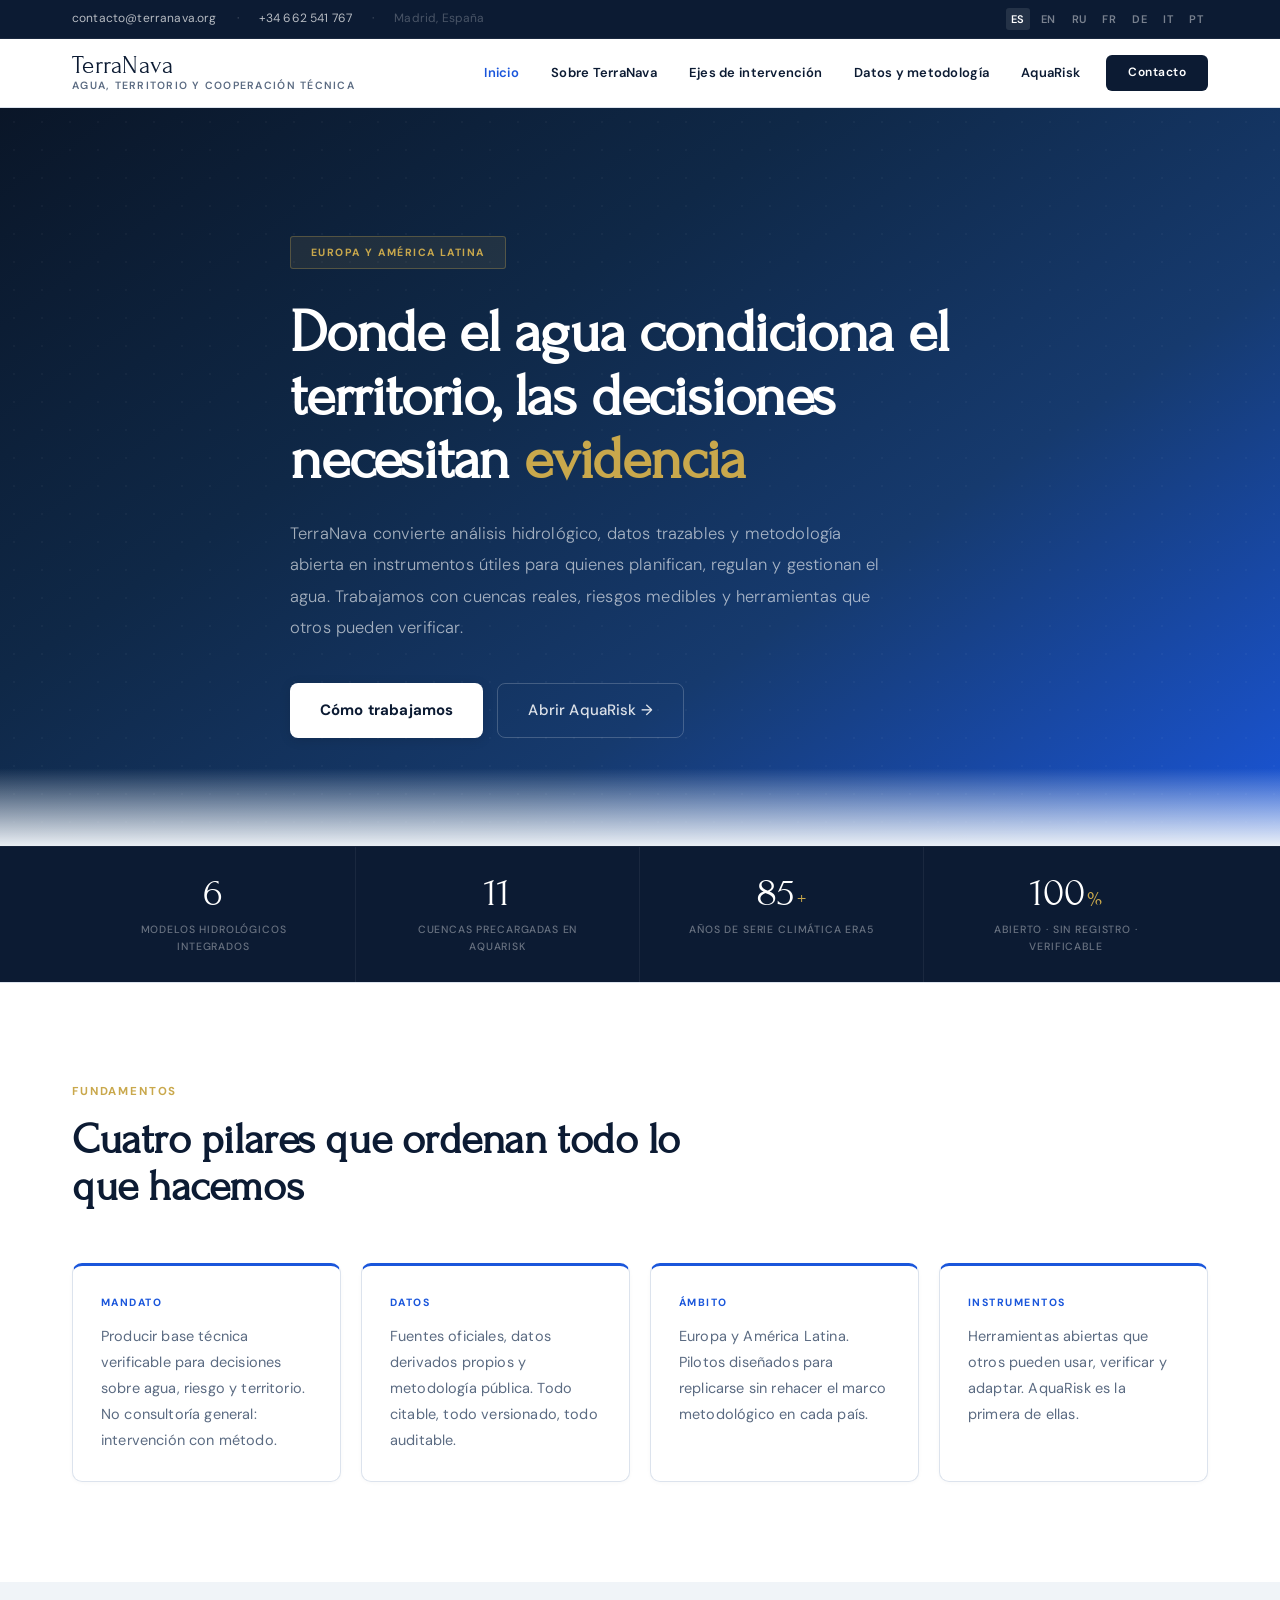
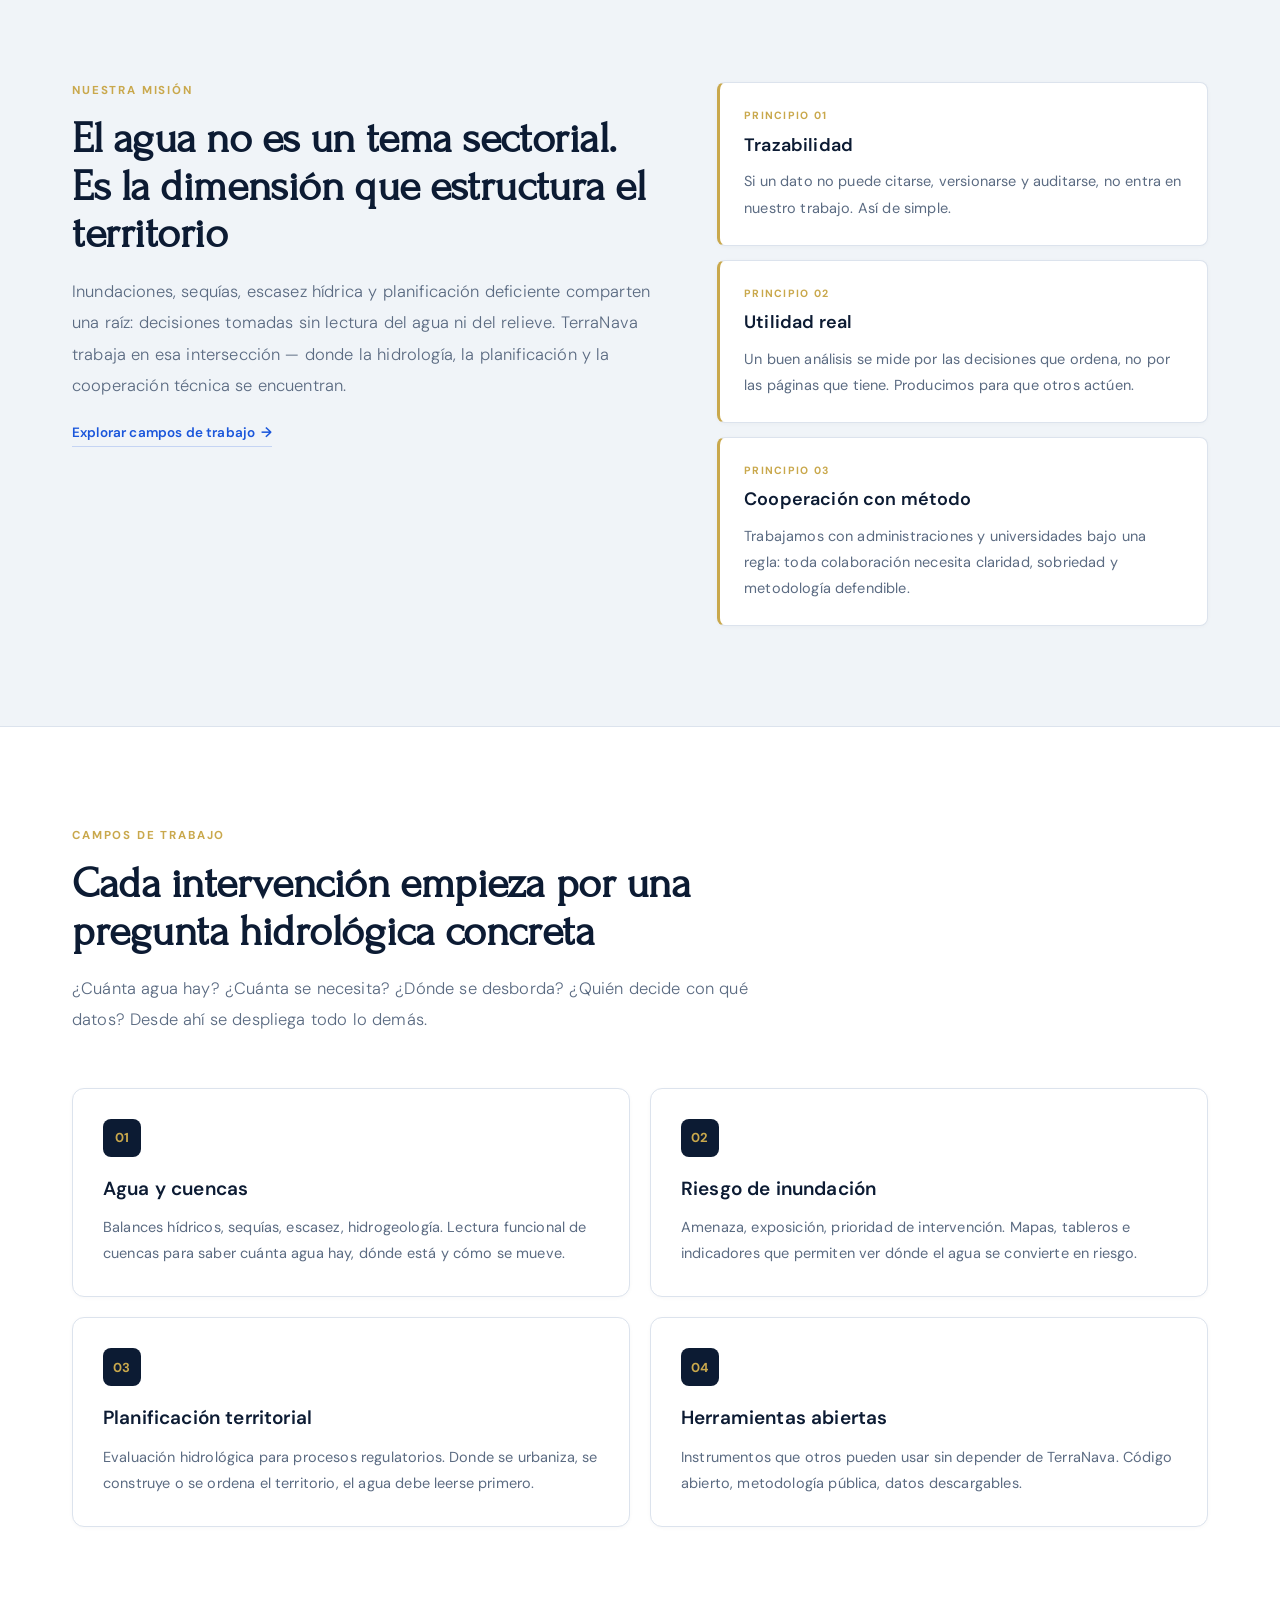
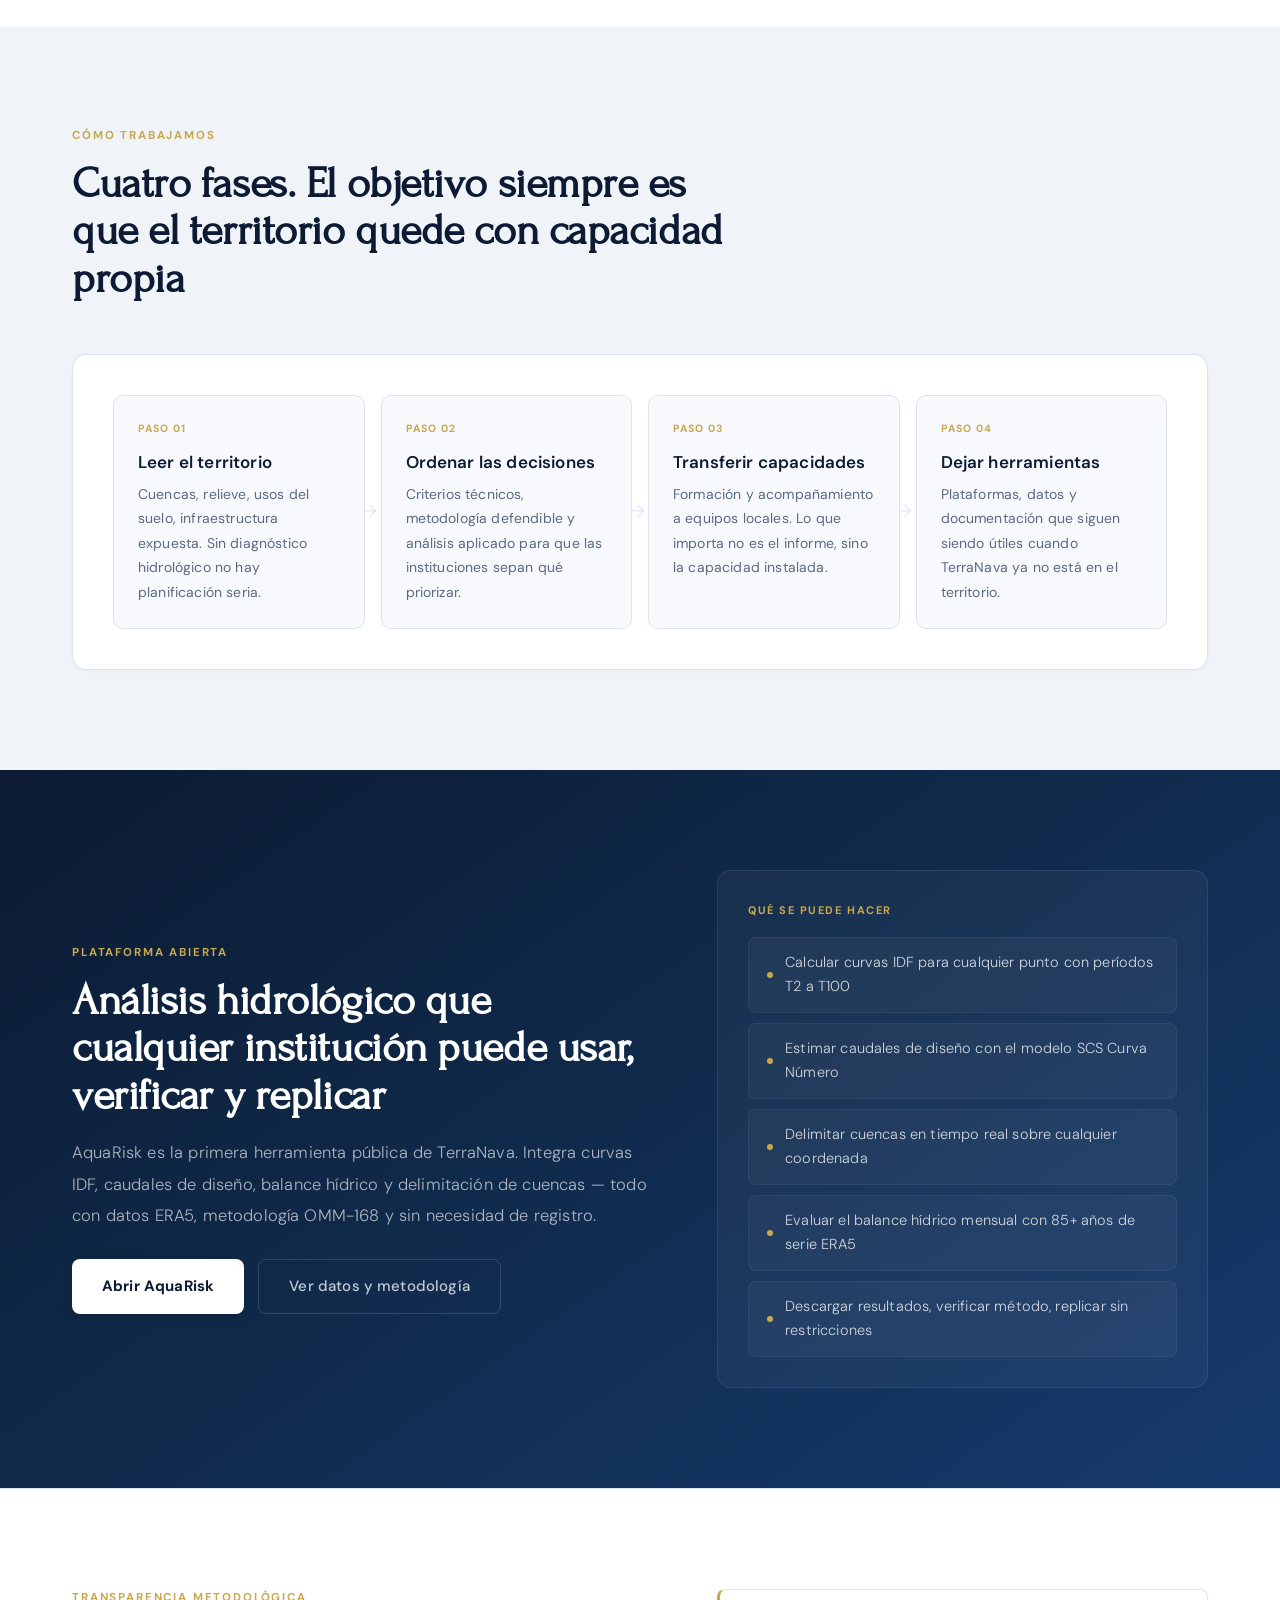
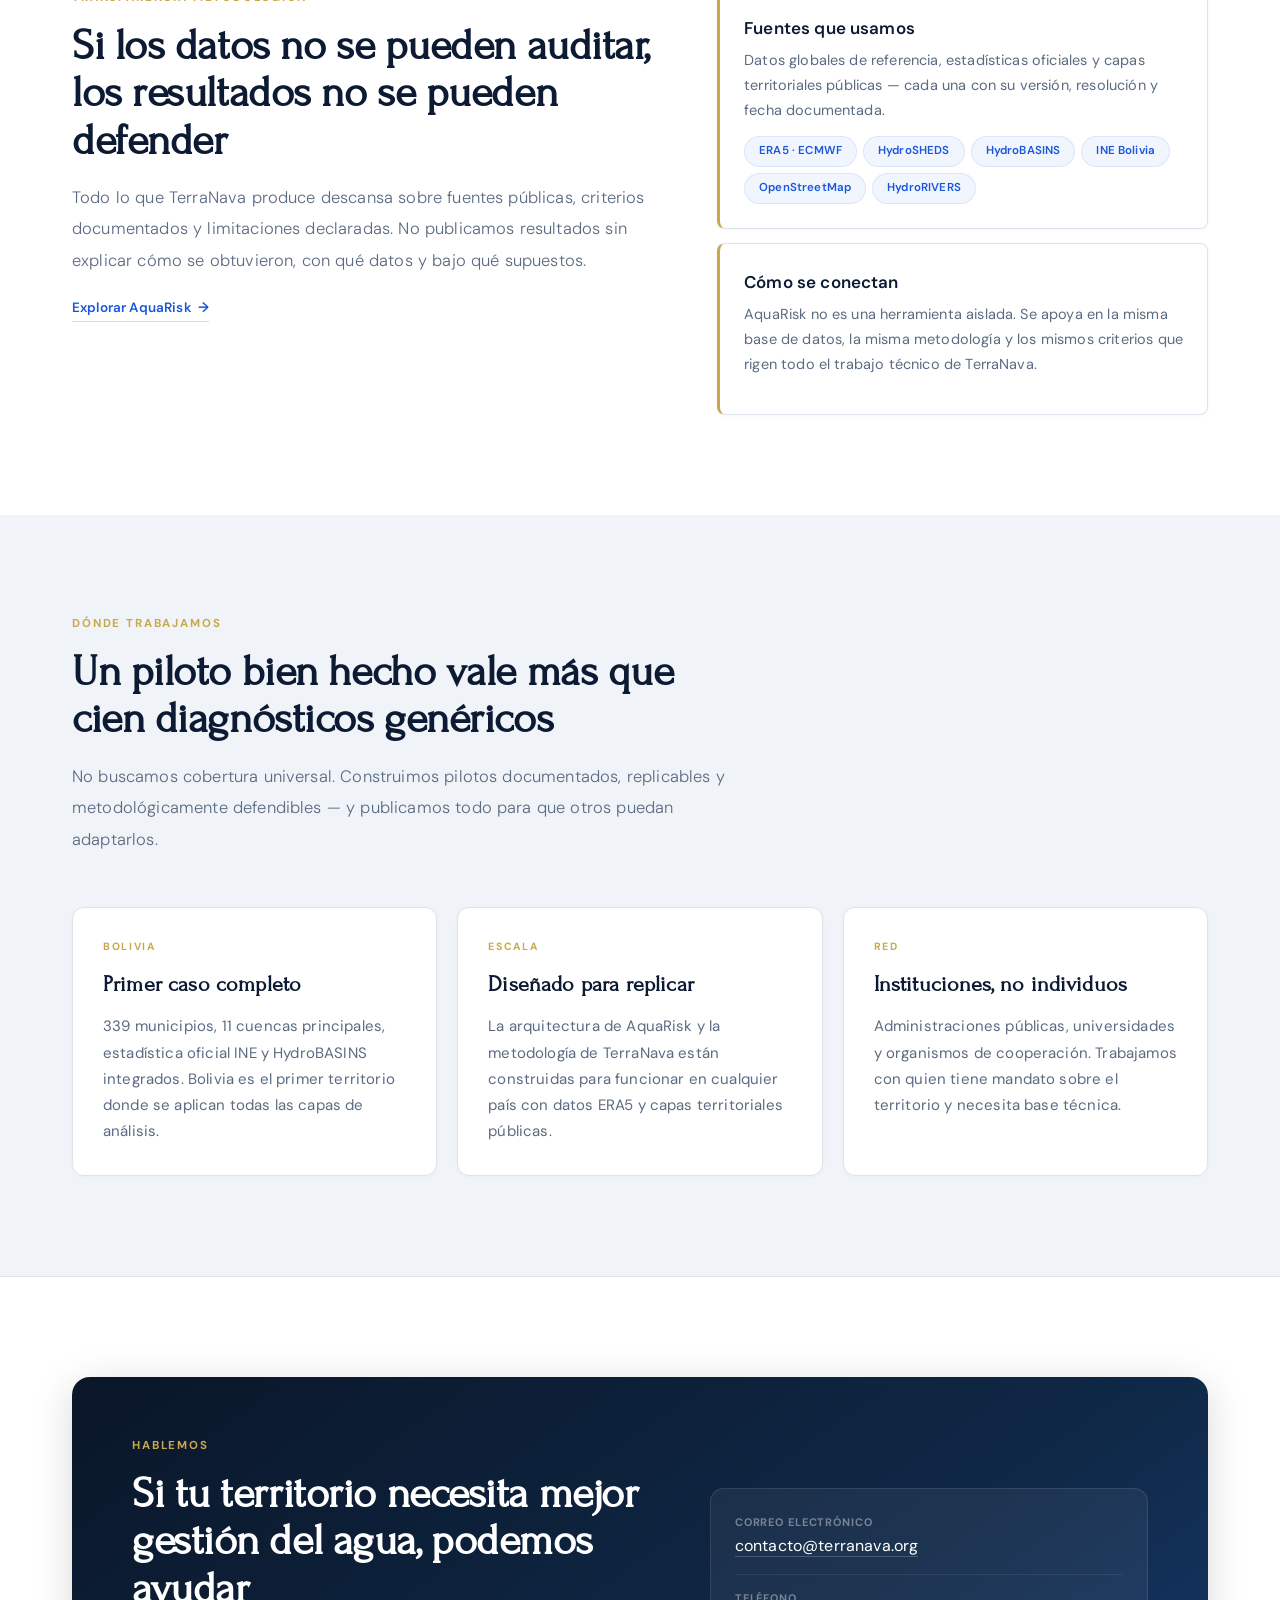
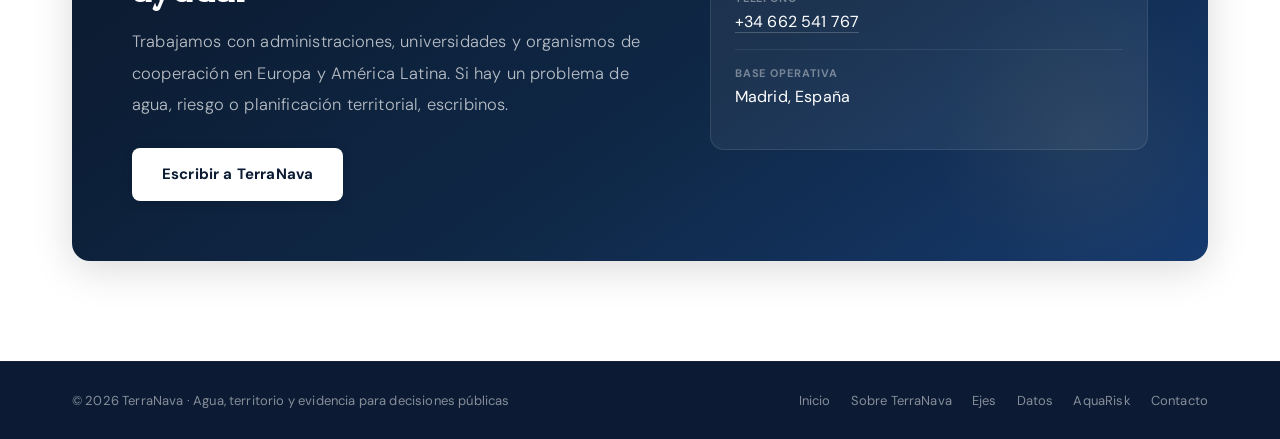
==== commit 8c30ce81: "Rewrite all homepage copy for professional tone Apply copywriting best practices from water.org, WRI" ====
--- a/index.html
+++ b/index.html
@@ -292,12 +292,12 @@
 <section class="hero">
   <div class="shell">
     <div class="hero-content">
-      <div class="hero-pill">ONG técnica para agua y territorio</div>
-      <h1>Agua, territorio y <em>evidencia</em> para decisiones públicas</h1>
-      <p class="hero-lead">TerraNava fortalece decisiones públicas e institucionales vinculadas con gestión hídrica, cuencas, riesgo de inundación y planificación territorial. Combinamos lectura hidrológica, criterios metodológicos, datos trazables e instrumentos abiertos para Europa y América Latina.</p>
+      <div class="hero-pill">Europa y América Latina</div>
+      <h1>Donde el agua condiciona el territorio, las decisiones necesitan <em>evidencia</em></h1>
+      <p class="hero-lead">TerraNava convierte análisis hidrológico, datos trazables y metodología abierta en instrumentos útiles para quienes planifican, regulan y gestionan el agua. Trabajamos con cuencas reales, riesgos medibles y herramientas que otros pueden verificar.</p>
       <div class="hero-btns">
-        <a class="btn btn-white" href="#mision">Conocer nuestra misión</a>
-        <a class="btn btn-ghost" href="aquarisk-ong.html">Explorar AquaRisk →</a>
+        <a class="btn btn-white" href="#mision">Cómo trabajamos</a>
+        <a class="btn btn-ghost" href="aquarisk-ong.html">Abrir AquaRisk →</a>
       </div>
     </div>
   </div>
@@ -308,20 +308,20 @@
   <div class="shell">
     <div class="metrics-grid">
       <div class="metric">
-        <div class="metric-val">2</div>
-        <div class="metric-label">Continentes · Europa y América Latina</div>
+        <div class="metric-val">6</div>
+        <div class="metric-label">Modelos hidrológicos integrados</div>
       </div>
       <div class="metric">
-        <div class="metric-val">4</div>
-        <div class="metric-label">Ejes de intervención institucional</div>
+        <div class="metric-val">11</div>
+        <div class="metric-label">Cuencas precargadas en AquaRisk</div>
       </div>
       <div class="metric">
-        <div class="metric-val">6<small>+</small></div>
-        <div class="metric-label">Fuentes de datos trazables</div>
+        <div class="metric-val">85<small>+</small></div>
+        <div class="metric-label">Años de serie climática ERA5</div>
       </div>
       <div class="metric">
-        <div class="metric-val">1</div>
-        <div class="metric-label">Plataforma abierta · AquaRisk</div>
+        <div class="metric-val">100<small>%</small></div>
+        <div class="metric-label">Abierto · sin registro · verificable</div>
       </div>
     </div>
   </div>
@@ -331,25 +331,25 @@
 <section class="section section-white">
   <div class="shell">
     <div class="sec-head">
-      <div class="eyebrow">Marco institucional</div>
-      <h2>Una organización orientada a utilidad pública, trazabilidad y rigor técnico</h2>
+      <div class="eyebrow">Fundamentos</div>
+      <h2>Cuatro pilares que ordenan todo lo que hacemos</h2>
     </div>
     <div class="pillar-grid">
       <article class="pillar">
         <div class="pillar-label">Mandato</div>
-        <p>Apoyar decisiones institucionales sobre agua, riesgo y territorio con base técnica verificable.</p>
+        <p>Producir base técnica verificable para decisiones sobre agua, riesgo y territorio. No consultoría general: intervención con método.</p>
       </article>
       <article class="pillar">
-        <div class="pillar-label">Base de trabajo</div>
-        <p>Fuentes oficiales, datos derivados TerraNava y metodología pública con trazabilidad.</p>
+        <div class="pillar-label">Datos</div>
+        <p>Fuentes oficiales, datos derivados propios y metodología pública. Todo citable, todo versionado, todo auditable.</p>
       </article>
       <article class="pillar">
         <div class="pillar-label">Ámbito</div>
-        <p>Europa y América Latina, con pilotos replicables y lectura territorial diferenciada.</p>
+        <p>Europa y América Latina. Pilotos diseñados para replicarse sin rehacer el marco metodológico en cada país.</p>
       </article>
       <article class="pillar">
         <div class="pillar-label">Instrumentos</div>
-        <p>Análisis aplicado, formación, datos y herramientas abiertas integradas al trabajo institucional.</p>
+        <p>Herramientas abiertas que otros pueden usar, verificar y adaptar. AquaRisk es la primera de ellas.</p>
       </article>
     </div>
   </div>
@@ -360,26 +360,26 @@
   <div class="shell">
     <div class="split">
       <div>
-        <div class="eyebrow">Misión institucional</div>
-        <h2>TerraNava trabaja sobre problemas materiales, no sobre declaraciones generales</h2>
-        <p class="sec-lead">No hay planificación seria sin lectura del agua, del relieve, de la exposición territorial y de la capacidad institucional para intervenir. TerraNava ordena su trabajo en torno a diagnóstico, cooperación técnica, transferencia metodológica y herramientas con utilidad pública.</p>
-        <a class="text-link" href="#campos">Ver campos de trabajo</a>
+        <div class="eyebrow">Nuestra misión</div>
+        <h2>El agua no es un tema sectorial. Es la dimensión que estructura el territorio</h2>
+        <p class="sec-lead">Inundaciones, sequías, escasez hídrica y planificación deficiente comparten una raíz: decisiones tomadas sin lectura del agua ni del relieve. TerraNava trabaja en esa intersección — donde la hidrología, la planificación y la cooperación técnica se encuentran.</p>
+        <a class="text-link" href="#campos">Explorar campos de trabajo</a>
       </div>
       <div class="principles">
         <article class="principle">
           <div class="principle-num">Principio 01</div>
           <h3>Trazabilidad</h3>
-          <p>Las fuentes y los criterios de producción de indicadores deben poder leerse, citarse y discutirse públicamente.</p>
+          <p>Si un dato no puede citarse, versionarse y auditarse, no entra en nuestro trabajo. Así de simple.</p>
         </article>
         <article class="principle">
           <div class="principle-num">Principio 02</div>
-          <h3>Utilidad institucional</h3>
-          <p>El valor del trabajo técnico se mide por su capacidad de ordenar decisiones reales, no por el volumen de lenguaje.</p>
+          <h3>Utilidad real</h3>
+          <p>Un buen análisis se mide por las decisiones que ordena, no por las páginas que tiene. Producimos para que otros actúen.</p>
         </article>
         <article class="principle">
           <div class="principle-num">Principio 03</div>
-          <h3>Cooperación prudente</h3>
-          <p>La interlocución con administraciones, universidades y redes técnicas exige claridad, sobriedad y metodología defendible.</p>
+          <h3>Cooperación con método</h3>
+          <p>Trabajamos con administraciones y universidades bajo una regla: toda colaboración necesita claridad, sobriedad y metodología defendible.</p>
         </article>
       </div>
     </div>
@@ -390,30 +390,30 @@
 <section class="section section-white" id="campos">
   <div class="shell">
     <div class="sec-head">
-      <div class="eyebrow">Capacidades institucionales</div>
-      <h2>Campos de trabajo prioritarios</h2>
-      <p class="sec-lead">La organización articula capacidades hidrológicas, territoriales y metodológicas para responder a problemas de agua y riesgo con lectura institucional.</p>
+      <div class="eyebrow">Campos de trabajo</div>
+      <h2>Cada intervención empieza por una pregunta hidrológica concreta</h2>
+      <p class="sec-lead">¿Cuánta agua hay? ¿Cuánta se necesita? ¿Dónde se desborda? ¿Quién decide con qué datos? Desde ahí se despliega todo lo demás.</p>
     </div>
     <div class="fields-grid">
       <article class="field-card">
         <div class="field-num">01</div>
-        <h3>Gestión del agua y cuencas</h3>
-        <p>Diagnóstico hidrológico, balances de recursos, sequías, escasez hídrica, hidrogeología y lectura funcional de cuencas con fines de gestión.</p>
+        <h3>Agua y cuencas</h3>
+        <p>Balances hídricos, sequías, escasez, hidrogeología. Lectura funcional de cuencas para saber cuánta agua hay, dónde está y cómo se mueve.</p>
       </article>
       <article class="field-card">
         <div class="field-num">02</div>
-        <h3>Riesgo de inundación y resiliencia territorial</h3>
-        <p>Análisis de amenaza, exposición y prioridad de intervención, con capacidad para mapas, tableros y herramientas de soporte institucional.</p>
+        <h3>Riesgo de inundación</h3>
+        <p>Amenaza, exposición, prioridad de intervención. Mapas, tableros e indicadores que permiten ver dónde el agua se convierte en riesgo.</p>
       </article>
       <article class="field-card">
         <div class="field-num">03</div>
-        <h3>Planificación y cumplimiento técnico</h3>
-        <p>Acompañamiento a procesos regulatorios, evaluación hidrológica, ordenación de decisiones sobre agua y territorio.</p>
+        <h3>Planificación territorial</h3>
+        <p>Evaluación hidrológica para procesos regulatorios. Donde se urbaniza, se construye o se ordena el territorio, el agua debe leerse primero.</p>
       </article>
       <article class="field-card">
         <div class="field-num">04</div>
-        <h3>Formación, datos y herramientas abiertas</h3>
-        <p>Transferencia metodológica, instrumentos abiertos, documentación pública y soporte a procesos de cooperación técnica.</p>
+        <h3>Herramientas abiertas</h3>
+        <p>Instrumentos que otros pueden usar sin depender de TerraNava. Código abierto, metodología pública, datos descargables.</p>
       </article>
     </div>
   </div>
@@ -423,30 +423,30 @@
 <section class="section section-alt" id="metodo">
   <div class="shell">
     <div class="sec-head">
-      <div class="eyebrow">Método de trabajo</div>
-      <h2>De la lectura territorial a la transferencia de capacidades</h2>
+      <div class="eyebrow">Cómo trabajamos</div>
+      <h2>Cuatro fases. El objetivo siempre es que el territorio quede con capacidad propia</h2>
     </div>
     <div class="steps-wrap">
       <div class="steps-grid">
         <article class="step">
           <div class="step-num">Paso 01</div>
-          <h3>Diagnóstico</h3>
-          <p>Caracterización de cuencas, actores, infraestructuras, usos del suelo y amenazas.</p>
+          <h3>Leer el territorio</h3>
+          <p>Cuencas, relieve, usos del suelo, infraestructura expuesta. Sin diagnóstico hidrológico no hay planificación seria.</p>
         </article>
         <article class="step">
           <div class="step-num">Paso 02</div>
-          <h3>Asistencia técnica</h3>
-          <p>Definición de criterios, metodologías y soportes analíticos para planificación.</p>
+          <h3>Ordenar las decisiones</h3>
+          <p>Criterios técnicos, metodología defendible y análisis aplicado para que las instituciones sepan qué priorizar.</p>
         </article>
         <article class="step">
           <div class="step-num">Paso 03</div>
-          <h3>Formación</h3>
-          <p>Trabajo con instituciones y equipos locales para dejar capacidades instaladas.</p>
+          <h3>Transferir capacidades</h3>
+          <p>Formación y acompañamiento a equipos locales. Lo que importa no es el informe, sino la capacidad instalada.</p>
         </article>
         <article class="step">
           <div class="step-num">Paso 04</div>
-          <h3>Instrumentos</h3>
-          <p>Generación de productos, herramientas y soportes para sostenibilidad.</p>
+          <h3>Dejar herramientas</h3>
+          <p>Plataformas, datos y documentación que siguen siendo útiles cuando TerraNava ya no está en el territorio.</p>
         </article>
       </div>
     </div>
@@ -458,21 +458,21 @@
   <div class="shell">
     <div class="showcase-grid">
       <div>
-        <div class="eyebrow">Herramienta institucional</div>
-        <h2>AquaRisk: análisis hidrológico cuantitativo abierto</h2>
-        <p class="sec-lead">AquaRisk concentra herramientas de análisis hidrológico y territorial dentro del marco institucional de TerraNava. Curvas IDF, modelo lluvia-escorrentía SCS, balance hídrico y delimitación de cuencas con datos ERA5 en tiempo real.</p>
+        <div class="eyebrow">Plataforma abierta</div>
+        <h2>Análisis hidrológico que cualquier institución puede usar, verificar y replicar</h2>
+        <p class="sec-lead">AquaRisk es la primera herramienta pública de TerraNava. Integra curvas IDF, caudales de diseño, balance hídrico y delimitación de cuencas — todo con datos ERA5, metodología OMM-168 y sin necesidad de registro.</p>
         <div class="hero-btns" style="margin-top:28px">
           <a class="btn btn-white" href="aquarisk-ong.html">Abrir AquaRisk</a>
-          <a class="btn btn-ghost" href="#campos">Ver ejes de intervención</a>
+          <a class="btn btn-ghost" href="#datos">Ver datos y metodología</a>
         </div>
       </div>
       <div class="showcase-features">
-        <h3>Funciones principales</h3>
-        <div class="feature-item"><span class="feature-dot"></span>Curvas IDF con períodos de retorno T2–T100</div>
-        <div class="feature-item"><span class="feature-dot"></span>Modelo lluvia-escorrentía SCS Curva Número</div>
-        <div class="feature-item"><span class="feature-dot"></span>Delimitación de cuencas en tiempo real (MGHydro API)</div>
-        <div class="feature-item"><span class="feature-dot"></span>Balance hídrico Thornthwaite-Mather con datos ERA5</div>
-        <div class="feature-item"><span class="feature-dot"></span>100% abierto · Sin registro · Metodología OMM-168</div>
+        <h3>Qué se puede hacer</h3>
+        <div class="feature-item"><span class="feature-dot"></span>Calcular curvas IDF para cualquier punto con períodos T2 a T100</div>
+        <div class="feature-item"><span class="feature-dot"></span>Estimar caudales de diseño con el modelo SCS Curva Número</div>
+        <div class="feature-item"><span class="feature-dot"></span>Delimitar cuencas en tiempo real sobre cualquier coordenada</div>
+        <div class="feature-item"><span class="feature-dot"></span>Evaluar el balance hídrico mensual con 85+ años de serie ERA5</div>
+        <div class="feature-item"><span class="feature-dot"></span>Descargar resultados, verificar método, replicar sin restricciones</div>
       </div>
     </div>
   </div>
@@ -483,15 +483,15 @@
   <div class="shell">
     <div class="split">
       <div>
-        <div class="eyebrow">Datos y metodología</div>
-        <h2>Una capa pública de fuentes, criterios y limitaciones</h2>
-        <p class="sec-lead">El sitio debe poder mostrar no solo lo que TerraNava hace, sino también sobre qué datos trabaja, cómo los ordena y con qué límites deben leerse los resultados. Esa capa metodológica es central para credibilidad institucional y cooperación técnica.</p>
-        <a class="text-link" href="aquarisk-ong.html">Ver AquaRisk</a>
+        <div class="eyebrow">Transparencia metodológica</div>
+        <h2>Si los datos no se pueden auditar, los resultados no se pueden defender</h2>
+        <p class="sec-lead">Todo lo que TerraNava produce descansa sobre fuentes públicas, criterios documentados y limitaciones declaradas. No publicamos resultados sin explicar cómo se obtuvieron, con qué datos y bajo qué supuestos.</p>
+        <a class="text-link" href="aquarisk-ong.html">Explorar AquaRisk</a>
       </div>
       <div class="data-panels">
         <article class="data-panel">
-          <h3>Fuentes base</h3>
-          <p>Datos oficiales, derivados y herramientas organizadas con criterios de trazabilidad y versionado.</p>
+          <h3>Fuentes que usamos</h3>
+          <p>Datos globales de referencia, estadísticas oficiales y capas territoriales públicas — cada una con su versión, resolución y fecha documentada.</p>
           <div class="pill-row">
             <span class="data-pill">ERA5 · ECMWF</span>
             <span class="data-pill">HydroSHEDS</span>
@@ -502,8 +502,8 @@
           </div>
         </article>
         <article class="data-panel">
-          <h3>Arquitectura</h3>
-          <p>AquaRisk como pieza dentro de un sistema más amplio. La plataforma técnica se integra al marco institucional junto con metodología, datos y lectura territorial.</p>
+          <h3>Cómo se conectan</h3>
+          <p>AquaRisk no es una herramienta aislada. Se apoya en la misma base de datos, la misma metodología y los mismos criterios que rigen todo el trabajo técnico de TerraNava.</p>
         </article>
       </div>
     </div>
@@ -514,25 +514,25 @@
 <section class="section section-alt" id="territorios">
   <div class="shell">
     <div class="sec-head">
-      <div class="eyebrow">Territorios de trabajo</div>
-      <h2>Prioridades territoriales y observatorio en construcción</h2>
-      <p class="sec-lead">La prioridad es construir pilotos bien documentados, replicables y metodológicamente defendibles.</p>
+      <div class="eyebrow">Dónde trabajamos</div>
+      <h2>Un piloto bien hecho vale más que cien diagnósticos genéricos</h2>
+      <p class="sec-lead">No buscamos cobertura universal. Construimos pilotos documentados, replicables y metodológicamente defendibles — y publicamos todo para que otros puedan adaptarlos.</p>
     </div>
     <div class="territory-grid">
       <article class="territory">
-        <div class="territory-label">Piloto Bolivia</div>
-        <h3>Municipio, cuenca y riesgo</h3>
-        <p>Bolivia funciona como primer caso para integrar estadística oficial, lectura municipal, HydroBASINS y herramientas hidrológico-territoriales públicas.</p>
+        <div class="territory-label">Bolivia</div>
+        <h3>Primer caso completo</h3>
+        <p>339 municipios, 11 cuencas principales, estadística oficial INE y HydroBASINS integrados. Bolivia es el primer territorio donde se aplican todas las capas de análisis.</p>
       </article>
       <article class="territory">
-        <div class="territory-label">Escala regional</div>
-        <h3>Europa y América Latina</h3>
-        <p>La arquitectura del sitio y de AquaRisk se diseña para poder replicarse en otros países sin rehacer el motor institucional.</p>
+        <div class="territory-label">Escala</div>
+        <h3>Diseñado para replicar</h3>
+        <p>La arquitectura de AquaRisk y la metodología de TerraNava están construidas para funcionar en cualquier país con datos ERA5 y capas territoriales públicas.</p>
       </article>
       <article class="territory">
-        <div class="territory-label">Cooperación</div>
-        <h3>Diálogo con redes técnicas</h3>
-        <p>Administraciones, universidades, organizaciones territoriales y cooperación especializada forman el espacio natural de interlocución.</p>
+        <div class="territory-label">Red</div>
+        <h3>Instituciones, no individuos</h3>
+        <p>Administraciones públicas, universidades y organismos de cooperación. Trabajamos con quien tiene mandato sobre el territorio y necesita base técnica.</p>
       </article>
     </div>
   </div>
@@ -543,9 +543,9 @@
   <div class="shell">
     <div class="contact-cta">
       <div>
-        <div class="eyebrow">Contacto institucional</div>
-        <h2>Canal abierto para cooperación técnica y diálogo especializado</h2>
-        <p class="sec-lead">TerraNava puede conversar sobre agua, cuencas, riesgo de inundación, fortalecimiento institucional, herramientas abiertas y producción de datos para lectura territorial.</p>
+        <div class="eyebrow">Hablemos</div>
+        <h2>Si tu territorio necesita mejor gestión del agua, podemos ayudar</h2>
+        <p class="sec-lead">Trabajamos con administraciones, universidades y organismos de cooperación en Europa y América Latina. Si hay un problema de agua, riesgo o planificación territorial, escribinos.</p>
         <a class="btn btn-white" href="mailto:contacto@terranava.org">Escribir a TerraNava</a>
       </div>
       <div class="contact-card">
@@ -570,7 +570,7 @@
 <footer class="site-footer">
   <div class="shell">
     <div class="footer-row">
-      <p class="footer-copy">© 2026 TerraNava · ONG técnica para agua, territorio, cooperación especializada y herramientas abiertas.</p>
+      <p class="footer-copy">© 2026 TerraNava · Agua, territorio y evidencia para decisiones públicas</p>
       <div class="footer-links">
         <a href="#">Inicio</a>
         <a href="#mision">Sobre TerraNava</a>
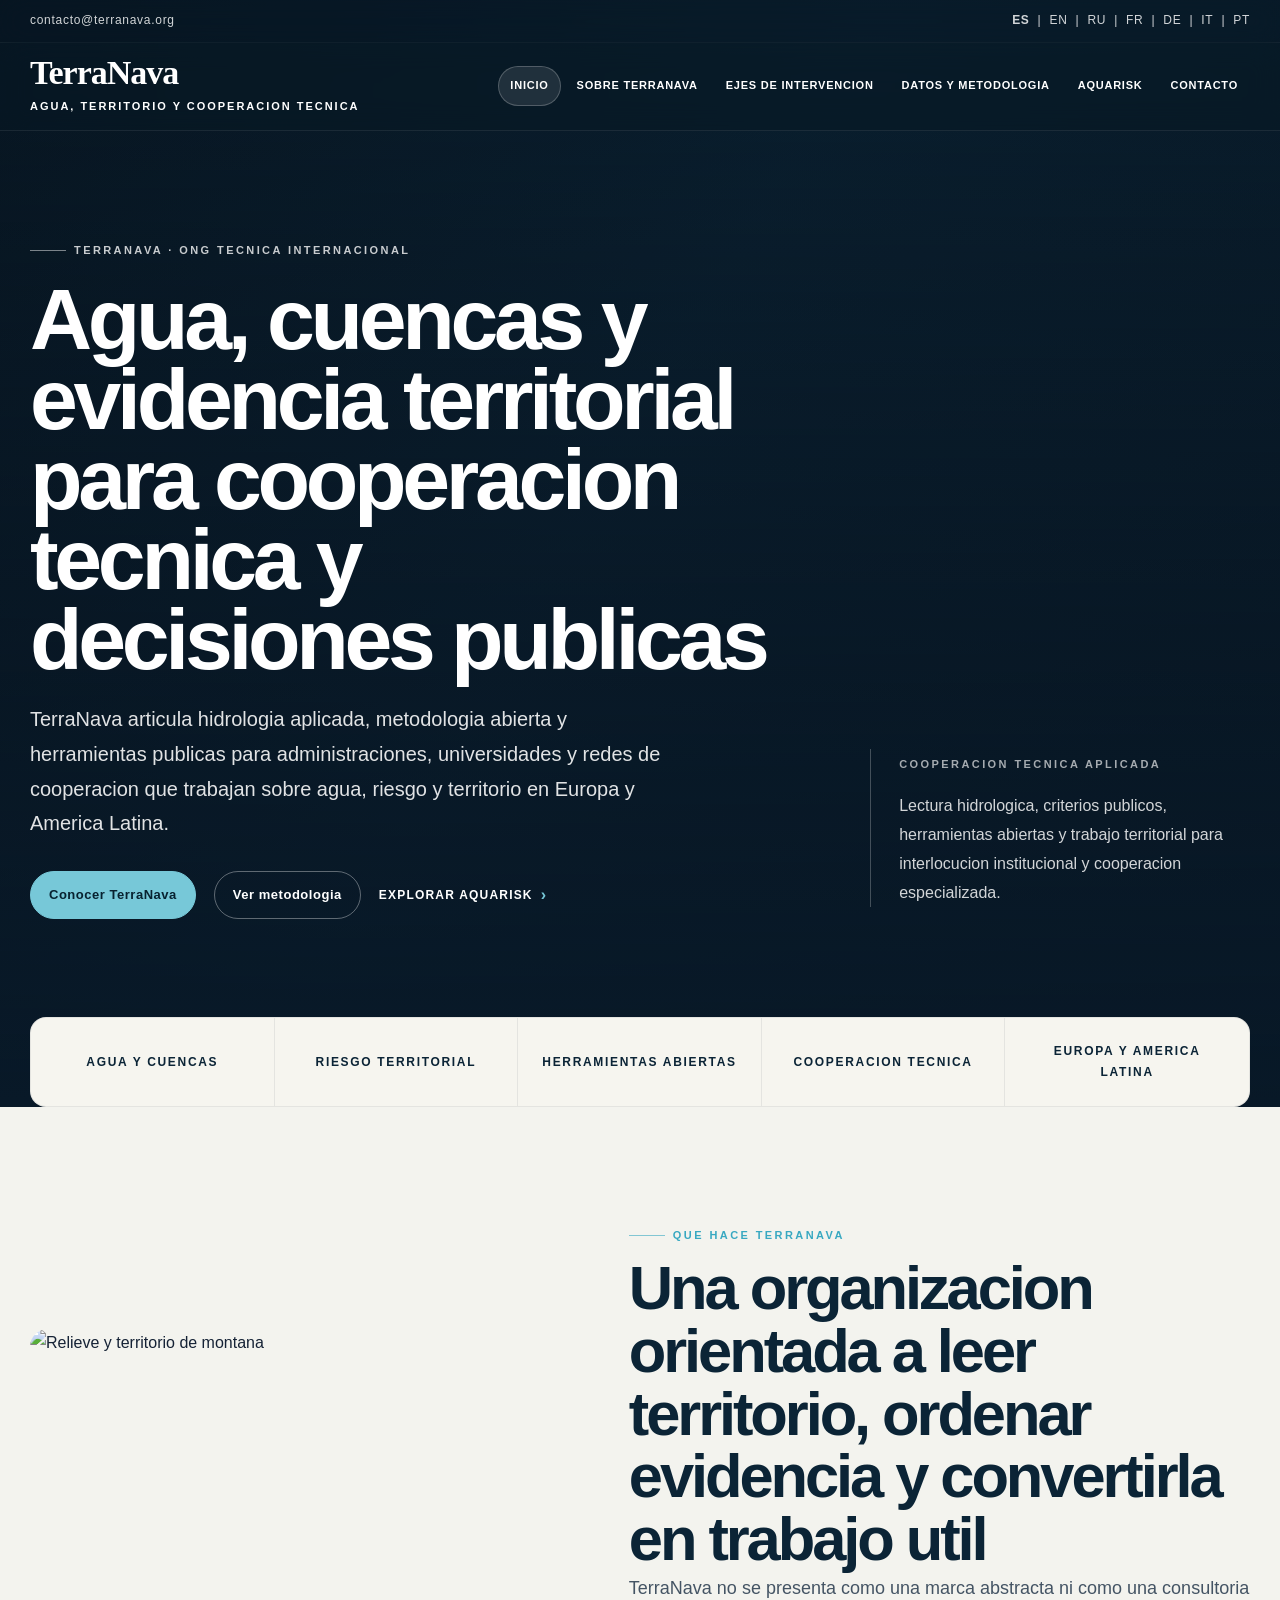
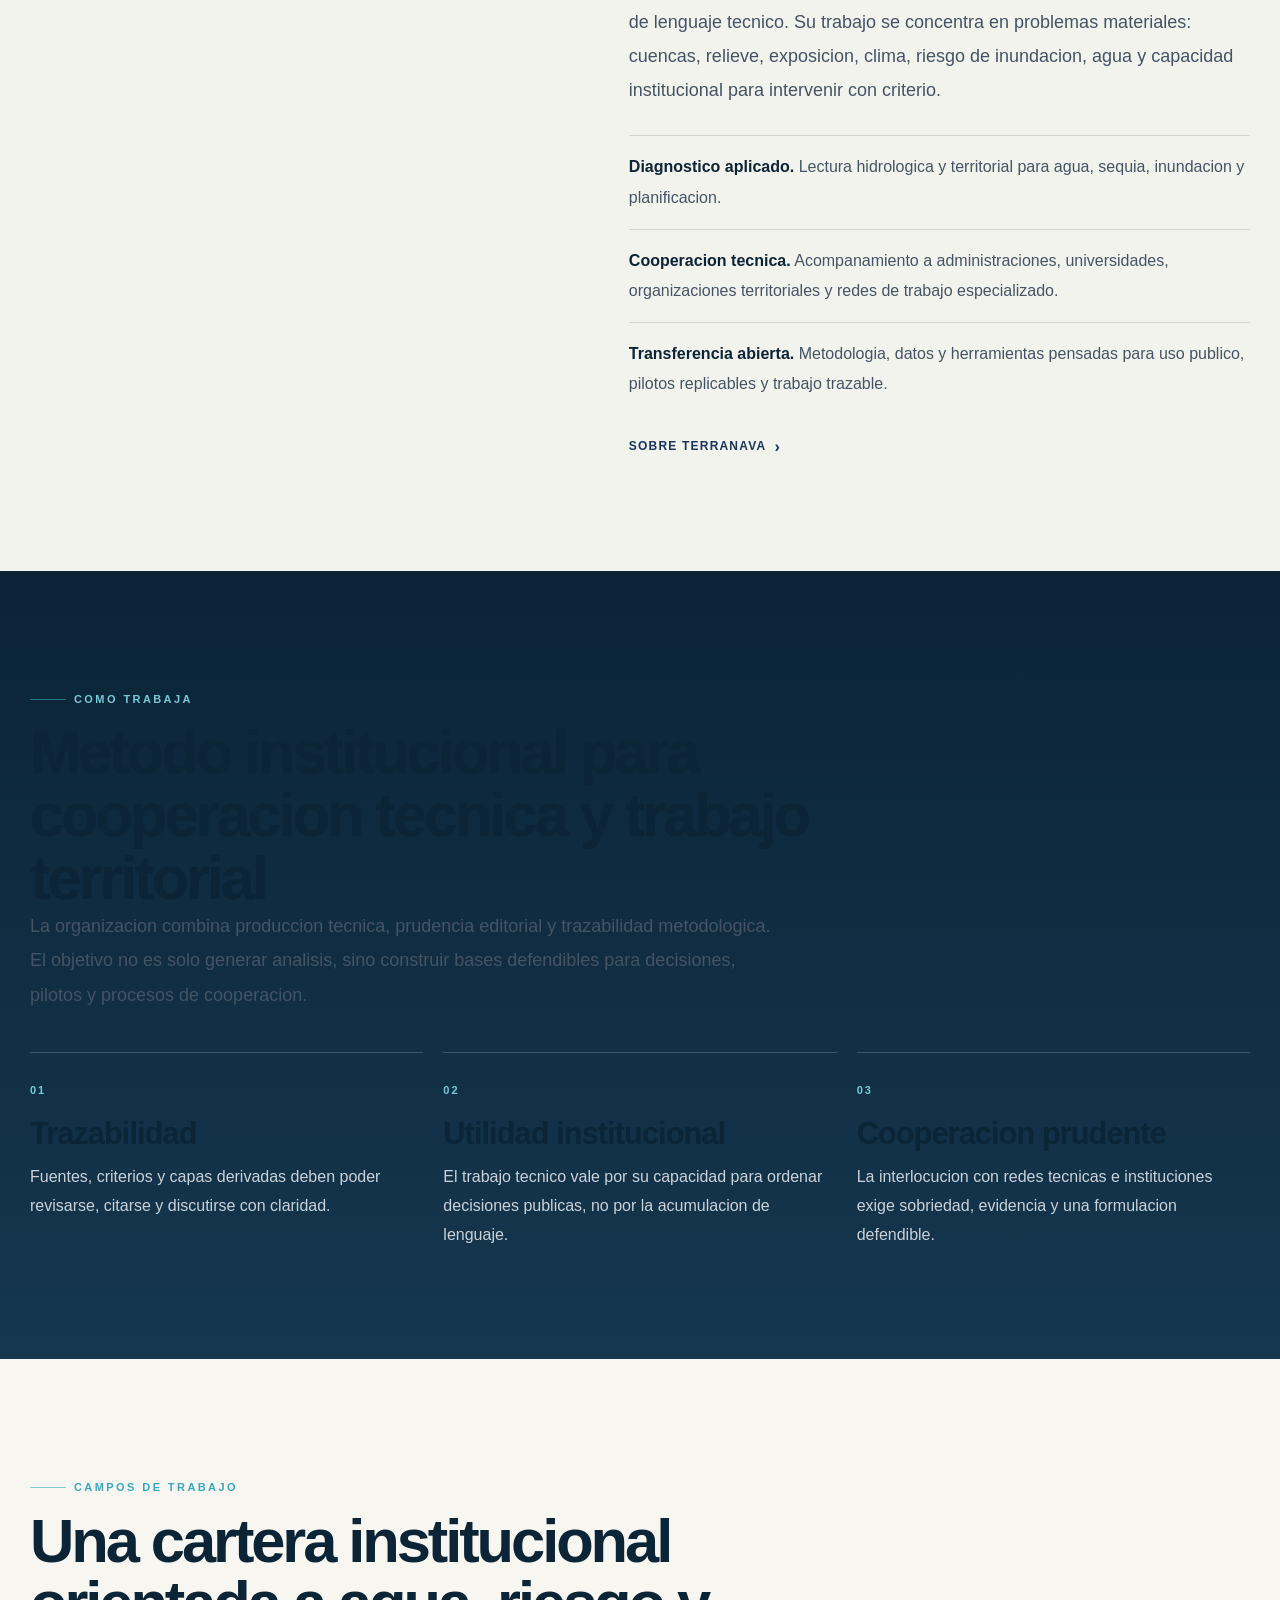
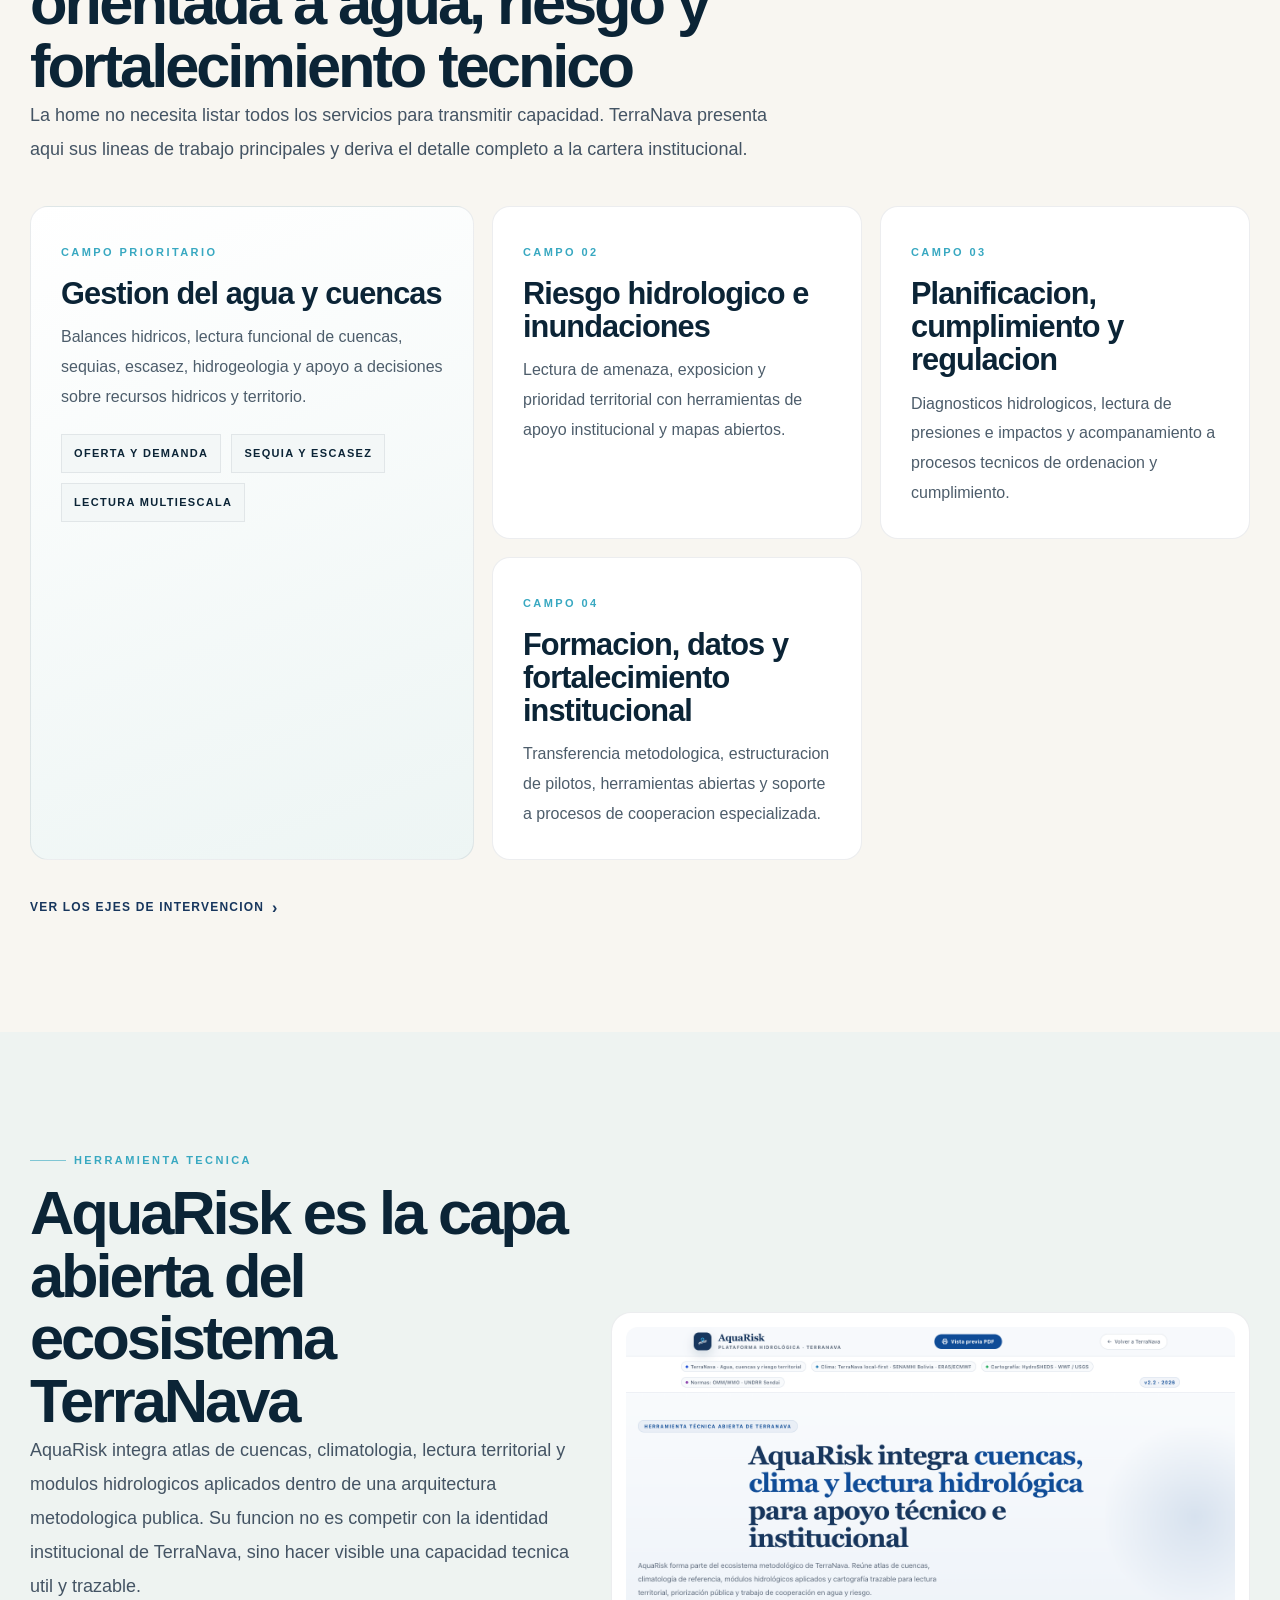
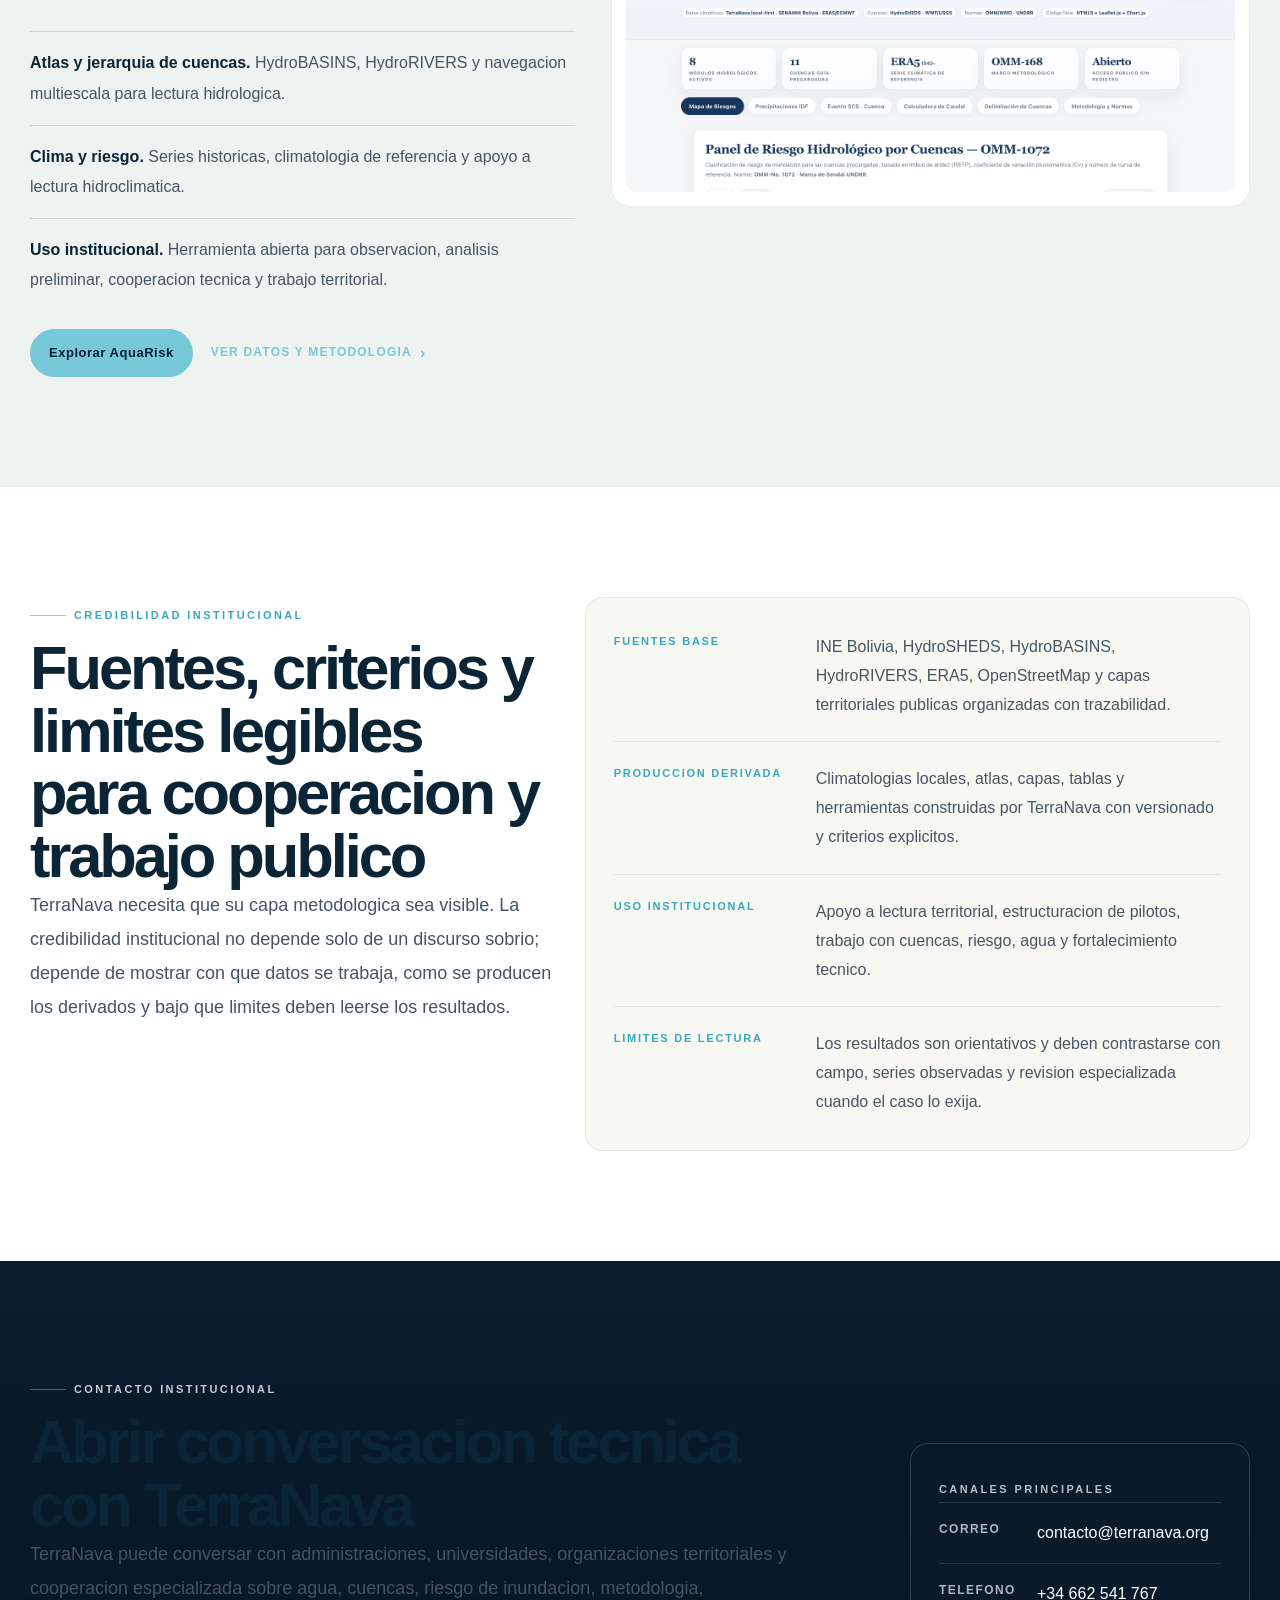
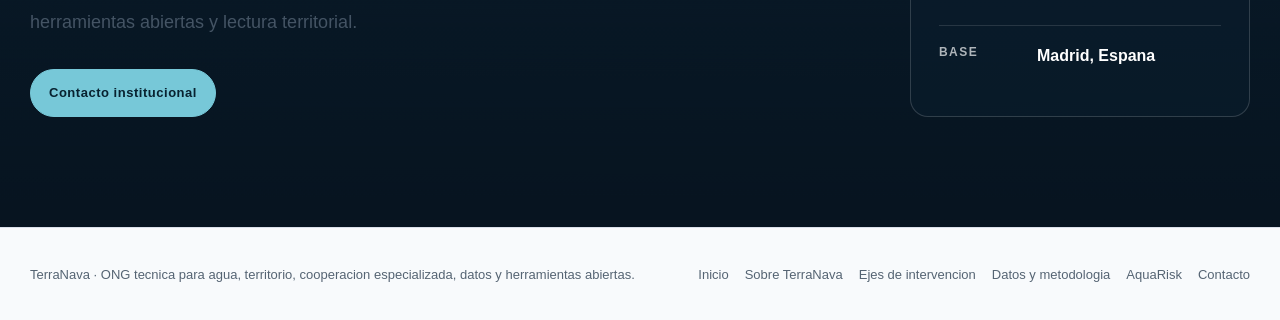
==== commit 8496a02e: "Checkpoint TerraNava institutional home and AquaRisk platform" ====
--- a/index.html
+++ b/index.html
@@ -3,601 +3,267 @@
 <head>
 <meta charset="UTF-8"/>
 <meta name="viewport" content="width=device-width, initial-scale=1.0"/>
-<title>TerraNava | Agua, territorio y evidencia para decisiones públicas</title>
-<meta name="description" content="TerraNava es una ONG técnica orientada al agua, el riesgo territorial, la cooperación especializada y la producción de herramientas y criterios para decisiones públicas en Europa y América Latina."/>
-<link rel="icon" href="data:image/svg+xml,%3Csvg xmlns='http://www.w3.org/2000/svg' viewBox='0 0 64 64'%3E%3Crect width='64' height='64' rx='10' fill='%231d4ed8'/%3E%3Cpath d='M12 34c8-8 14-5 20-10 6-5 12-3 20-10' fill='none' stroke='white' stroke-width='4' stroke-linecap='round'/%3E%3Cpath d='M12 44c8-8 14-5 20-10 6-5 12-3 20-10' fill='none' stroke='rgba(255,255,255,.45)' stroke-width='3' stroke-linecap='round'/%3E%3C/svg%3E"/>
-<link rel="preconnect" href="https://fonts.googleapis.com"/>
-<link rel="preconnect" href="https://fonts.gstatic.com" crossorigin/>
-<link href="https://fonts.googleapis.com/css2?family=DM+Sans:wght@300;400;500;600;700&family=Forum&display=swap" rel="stylesheet"/>
-<style>
-/* ── Reset & Variables ── */
-*,*::before,*::after{box-sizing:border-box;margin:0;padding:0}
-:root{
-  --bg:#f0f4f8;--surface:#ffffff;--card:#ffffff;--border:#dce3ed;
-  --accent:#1a56db;--accent2:#0c1b33;--sky:#38bdf8;--gold:#c9a84c;
-  --text:#0c1b33;--muted:#5b6b82;--light:#f7f9fc;--subtle:#e8edf4;
-}
-html{scroll-behavior:smooth}
-body{font-family:'DM Sans',system-ui,sans-serif;background:var(--bg);color:var(--text);line-height:1.65;-webkit-font-smoothing:antialiased;letter-spacing:.01em}
-img{max-width:100%;display:block}
-a{text-decoration:none;color:inherit;transition:color .2s}
-
-/* ── Scrollbar ── */
-::-webkit-scrollbar{width:6px}
-::-webkit-scrollbar-track{background:var(--bg)}
-::-webkit-scrollbar-thumb{background:#cbd5e1;border-radius:3px}
-
-/* ── Animations ── */
-@keyframes fadeUp{from{opacity:0;transform:translateY(20px)}to{opacity:1;transform:translateY(0)}}
-.fade{opacity:0;transform:translateY(20px)}.fade.is-visible{animation:fadeUp .6s ease forwards}
-
-/* ── Layout ── */
-.shell{max-width:1200px;margin:0 auto;padding:0 32px}
-
-/* ══════════════════════════════════════════
-   1. TOP BAR
-   ══════════════════════════════════════════ */
-.topbar{background:var(--accent2);border-bottom:1px solid rgba(255,255,255,.06)}
-.topbar .shell{display:flex;align-items:center;justify-content:space-between;height:38px}
-.topbar-left{display:flex;gap:20px;font-size:12px;color:rgba(255,255,255,.55)}
-.topbar-left a{color:rgba(255,255,255,.7);transition:color .15s}.topbar-left a:hover{color:#fff}
-.topbar-left span{color:rgba(255,255,255,.25)}
-.lang-sw{display:flex;gap:6px;font-size:11px;font-weight:600;letter-spacing:.04em}
-.lang-sw a{color:rgba(255,255,255,.45);padding:2px 5px;border-radius:3px;transition:all .15s;cursor:pointer}
-.lang-sw a:hover{color:rgba(255,255,255,.8)}
-.lang-sw a.active{color:#fff;background:rgba(255,255,255,.1)}
-
-/* ══════════════════════════════════════════
-   2. HEADER STICKY
-   ══════════════════════════════════════════ */
-.site-header{position:sticky;top:0;z-index:100;background:rgba(255,255,255,.97);backdrop-filter:blur(10px);-webkit-backdrop-filter:blur(10px);border-bottom:1px solid var(--border);transition:box-shadow .2s}
-.site-header.scrolled{box-shadow:0 1px 8px rgba(0,0,0,.06)}
-.header-row{display:flex;align-items:center;justify-content:space-between;height:68px}
-.brand{display:flex;align-items:center;gap:10px}
-.brand-name{font-family:'Forum',serif;font-size:25px;color:var(--accent2);line-height:1;letter-spacing:.01em}
-.brand-sub{font-size:10.5px;font-weight:600;text-transform:uppercase;letter-spacing:.12em;color:var(--muted);line-height:1.2;margin-top:2px}
-.nav{display:flex;align-items:center;gap:4px}
-.nav a{font-size:13px;font-weight:600;color:var(--accent2);padding:8px 14px;border-radius:6px;transition:all .15s;letter-spacing:.02em}
-.nav a:hover{background:rgba(29,78,216,.05);color:var(--accent)}
-.nav a[aria-current="page"]{color:var(--accent)}
-.nav a.nav-cta{background:var(--accent2);color:#fff;padding:8px 22px;margin-left:8px;border-radius:6px;font-size:12px;letter-spacing:.04em}
-.nav a.nav-cta:hover{background:#163a6e}
-.hamburger{display:none;background:none;border:none;cursor:pointer;padding:8px}
-.hamburger span{display:block;width:22px;height:2px;background:var(--accent2);margin:5px 0;border-radius:2px;transition:all .2s}
-
-/* ══════════════════════════════════════════
-   3. HERO
-   ══════════════════════════════════════════ */
-.hero{background:linear-gradient(145deg,#0a1628 0%,#0f2847 35%,#163a6e 65%,#1a56db 100%);position:relative;overflow:hidden;min-height:82vh;display:flex;align-items:center;padding:110px 0 90px}
-.hero::before{content:'';position:absolute;inset:0;background:radial-gradient(rgba(255,255,255,.03) 1px,transparent 1px);background-size:28px 28px;pointer-events:none}
-.hero::after{content:'';position:absolute;bottom:-2px;left:0;right:0;height:80px;background:linear-gradient(to top,var(--bg),transparent);pointer-events:none;z-index:1}
-.hero-content{max-width:700px;position:relative;z-index:2}
-.hero-pill{display:inline-block;background:rgba(201,168,76,.1);color:var(--gold);border:1px solid rgba(201,168,76,.3);font-size:10.5px;font-weight:700;letter-spacing:.14em;text-transform:uppercase;padding:7px 20px;border-radius:3px;margin-bottom:32px;animation:fadeUp .6s ease .05s both}
-.hero h1{font-family:'Forum',serif;font-size:clamp(38px,5.5vw,60px);color:#fff;line-height:1.06;letter-spacing:-.02em;margin-bottom:26px;animation:fadeUp .6s ease .15s both}
-.hero h1 em{font-style:normal;color:var(--gold)}
-.hero-lead{font-size:16.5px;color:rgba(255,255,255,.62);line-height:1.9;max-width:600px;margin-bottom:40px;animation:fadeUp .6s ease .25s both;font-weight:300}
-.hero-btns{display:flex;gap:14px;flex-wrap:wrap;animation:fadeUp .6s ease .35s both}
-.btn{display:inline-flex;align-items:center;gap:8px;font-family:'DM Sans',sans-serif;font-size:15px;font-weight:700;padding:14px 30px;border-radius:8px;border:none;cursor:pointer;transition:all .2s}
-.btn:hover{transform:translateY(-1px)}
-.btn-white{background:#fff;color:var(--accent2);box-shadow:0 2px 12px rgba(0,0,0,.12)}.btn-white:hover{background:var(--gold);color:var(--accent2);box-shadow:0 4px 20px rgba(201,168,76,.25)}
-.btn-ghost{background:transparent;color:rgba(255,255,255,.85);border:1px solid rgba(255,255,255,.2);font-weight:500}.btn-ghost:hover{background:rgba(255,255,255,.06);border-color:rgba(255,255,255,.35)}
-
-/* ══════════════════════════════════════════
-   4. METRICS BAR
-   ══════════════════════════════════════════ */
-.metrics{background:var(--accent2);border-top:1px solid rgba(255,255,255,.04)}
-.metrics-grid{display:grid;grid-template-columns:repeat(4,1fr)}
-.metric{padding:26px 32px;text-align:center;border-right:1px solid rgba(255,255,255,.06)}
-.metric:last-child{border-right:none}
-.metric-val{font-family:'Forum',serif;font-size:40px;color:#fff;line-height:1}
-.metric-val small{font-size:20px;color:var(--gold);margin-left:2px}
-.metric-label{font-size:10.5px;text-transform:uppercase;letter-spacing:.08em;color:rgba(255,255,255,.38);margin-top:8px;font-weight:500}
-
-/* ══════════════════════════════════════════
-   5-13. SECTIONS
-   ══════════════════════════════════════════ */
-.section{padding:100px 0}
-.section-alt{background:var(--bg)}
-.section-white{background:var(--surface);border-top:1px solid var(--border)}
-.section-dark{background:linear-gradient(145deg,var(--accent2) 0%,#0f2847 40%,#163a6e 100%);color:#fff}
-
-/* Section headers */
-.sec-head{max-width:680px;margin-bottom:52px}
-.eyebrow{font-size:11.5px;font-weight:700;text-transform:uppercase;letter-spacing:.16em;color:var(--gold);margin-bottom:14px}
-.section-dark .eyebrow{color:var(--gold)}
-h2{font-family:'Forum',serif;font-size:clamp(28px,3.5vw,44px);line-height:1.08;letter-spacing:-.01em;margin-bottom:18px;color:var(--accent2)}
-.section-dark h2{color:#fff}
-.sec-lead{font-size:16.5px;color:var(--muted);line-height:1.9;font-weight:300}
-.section-dark .sec-lead{color:rgba(255,255,255,.65)}
-
-/* ── Pillar cards (section 5) ── */
-.pillar-grid{display:grid;grid-template-columns:repeat(4,1fr);gap:20px}
-.pillar{background:var(--surface);border:1px solid var(--border);border-top:3px solid var(--accent);border-radius:10px;padding:28px;box-shadow:0 1px 4px rgba(0,0,0,.03);transition:all .25s}
-.pillar:hover{box-shadow:0 4px 20px rgba(0,0,0,.06);transform:translateY(-1px)}
-.pillar-label{font-size:10.5px;font-weight:700;text-transform:uppercase;letter-spacing:.14em;color:var(--accent);margin-bottom:12px}
-.pillar p{font-size:14.5px;color:var(--muted);line-height:1.8}
-
-/* ── Split layout (sections 6, 10) ── */
-.split{display:grid;grid-template-columns:1.2fr 1fr;gap:56px;align-items:start}
-.split h2{margin-bottom:18px}
-.text-link{font-size:13.5px;font-weight:600;color:var(--accent);display:inline-flex;align-items:center;gap:6px;margin-top:20px;transition:gap .2s;border-bottom:1px solid rgba(26,86,219,.2);padding-bottom:2px}
-.text-link:hover{gap:10px;border-color:var(--accent)}
-.text-link::after{content:'→';font-size:14px}
-
-/* ── Principle cards ── */
-.principles{display:flex;flex-direction:column;gap:14px}
-.principle{background:var(--surface);border:1px solid var(--border);border-left:3px solid var(--gold);border-radius:8px;padding:24px;box-shadow:0 1px 4px rgba(0,0,0,.03);transition:all .25s}
-.principle:hover{box-shadow:0 4px 16px rgba(0,0,0,.06)}
-.principle-num{font-size:10.5px;font-weight:700;text-transform:uppercase;letter-spacing:.12em;color:var(--gold);margin-bottom:6px}
-.principle h3{font-size:18px;font-weight:600;margin-bottom:8px;color:var(--accent2)}
-.principle p{font-size:14.5px;color:var(--muted);line-height:1.8}
-
-/* ── Work field cards (section 7) ── */
-.fields-grid{display:grid;grid-template-columns:repeat(2,1fr);gap:20px}
-.field-card{background:var(--surface);border:1px solid var(--border);border-radius:12px;padding:30px;transition:all .3s;box-shadow:0 1px 4px rgba(0,0,0,.03)}
-.field-card:hover{transform:translateY(-3px);box-shadow:0 8px 28px rgba(0,0,0,.07)}
-.field-num{width:38px;height:38px;border-radius:8px;background:var(--accent2);color:var(--gold);font-size:13px;font-weight:700;display:flex;align-items:center;justify-content:center;margin-bottom:16px}
-.field-card h3{font-size:19px;font-weight:600;margin-bottom:10px;color:var(--accent2)}
-.field-card p{font-size:14.5px;color:var(--muted);line-height:1.8}
-
-/* ── Method steps (section 8) ── */
-.steps-wrap{background:var(--surface);border:1px solid var(--border);border-radius:14px;padding:40px;box-shadow:0 1px 4px rgba(0,0,0,.03)}
-.steps-grid{display:grid;grid-template-columns:repeat(4,1fr);gap:16px}
-.step{background:var(--light);border:1px solid var(--border);border-radius:10px;padding:24px;position:relative}
-.step-num{font-size:10.5px;font-weight:700;text-transform:uppercase;letter-spacing:.1em;color:var(--gold);margin-bottom:10px}
-.step h3{font-size:17px;font-weight:600;margin-bottom:6px}
-.step p{font-size:14px;color:var(--muted);line-height:1.75}
-/* connector arrow */
-.step:not(:last-child)::after{content:'→';position:absolute;right:-14px;top:50%;transform:translateY(-50%);color:var(--border);font-size:18px;font-weight:300}
-
-/* ── AquaRisk showcase (section 9) ── */
-.showcase-grid{display:grid;grid-template-columns:1.2fr 1fr;gap:56px;align-items:center}
-.showcase-features{background:rgba(255,255,255,.04);border:1px solid rgba(255,255,255,.08);border-radius:14px;padding:30px}
-.showcase-features h3{font-size:11px;font-weight:700;color:var(--gold);margin-bottom:18px;text-transform:uppercase;letter-spacing:.14em}
-.feature-item{padding:13px 18px;background:rgba(255,255,255,.04);border:1px solid rgba(255,255,255,.06);border-radius:8px;margin-bottom:10px;font-size:14.5px;color:rgba(255,255,255,.78);display:flex;align-items:center;gap:12px;font-weight:300}
-.feature-item:last-child{margin-bottom:0}
-.feature-dot{width:6px;height:6px;border-radius:50%;background:var(--gold);flex-shrink:0}
-.section-dark .btn-white{background:#fff;color:var(--accent2);box-shadow:0 2px 12px rgba(0,0,0,.15)}.section-dark .btn-white:hover{background:var(--gold);box-shadow:0 4px 20px rgba(201,168,76,.25)}
-.section-dark .btn-ghost{border-color:rgba(255,255,255,.15);color:rgba(255,255,255,.75);font-weight:500}.section-dark .btn-ghost:hover{background:rgba(255,255,255,.06);border-color:rgba(255,255,255,.3)}
-
-/* ── Data panels (section 10) ── */
-.data-panels{display:flex;flex-direction:column;gap:14px}
-.data-panel{background:var(--surface);border:1px solid var(--border);border-left:3px solid var(--gold);border-radius:8px;padding:24px;box-shadow:0 1px 4px rgba(0,0,0,.03)}
-.data-panel h3{font-size:17px;font-weight:600;margin-bottom:6px}
-.data-panel p{font-size:14.5px;color:var(--muted);line-height:1.75;margin-bottom:12px}
-.pill-row{display:flex;flex-wrap:wrap;gap:6px}
-.data-pill{background:rgba(26,86,219,.06);color:var(--accent);padding:5px 14px;border-radius:20px;font-size:11.5px;font-weight:600;border:1px solid rgba(26,86,219,.1)}
-
-/* ── Territory cards (section 11) ── */
-.territory-grid{display:grid;grid-template-columns:repeat(3,1fr);gap:20px}
-.territory{background:var(--surface);border:1px solid var(--border);border-radius:12px;padding:30px;transition:all .3s;box-shadow:0 1px 4px rgba(0,0,0,.03)}
-.territory:hover{transform:translateY(-3px);box-shadow:0 8px 28px rgba(0,0,0,.07)}
-.territory-label{font-size:10.5px;font-weight:700;text-transform:uppercase;letter-spacing:.16em;color:var(--gold);margin-bottom:12px}
-.territory h3{font-family:'Forum',serif;font-size:22px;margin-bottom:10px;color:var(--accent2)}
-.territory p{font-size:15px;color:var(--muted);line-height:1.75}
-
-/* ── Contact CTA (section 12) ── */
-.contact-cta{background:linear-gradient(145deg,#0a1628 0%,#0f2847 60%,#163a6e 100%);border-radius:18px;padding:60px;display:grid;grid-template-columns:1.2fr 1fr;gap:52px;align-items:center;position:relative;overflow:hidden;box-shadow:0 8px 40px rgba(0,0,0,.15)}
-.contact-cta::before{content:'';position:absolute;bottom:-50px;right:-50px;width:350px;height:350px;background:radial-gradient(circle,rgba(201,168,76,.08),transparent 60%);pointer-events:none}
-.contact-cta .eyebrow{color:var(--gold)}
-.contact-cta h2{color:#fff;margin-bottom:14px}
-.contact-cta .sec-lead{color:rgba(255,255,255,.7);margin-bottom:28px}
-.contact-card{background:rgba(255,255,255,.06);border:1px solid rgba(255,255,255,.1);border-radius:14px;padding:24px;position:relative;z-index:1}
-.contact-line{padding:14px 0;border-top:1px solid rgba(255,255,255,.08);display:flex;flex-direction:column;gap:2px}
-.contact-line:first-child{border-top:none;padding-top:0}
-.contact-line-label{font-size:11px;font-weight:700;text-transform:uppercase;letter-spacing:.08em;color:rgba(255,255,255,.4)}
-.contact-line-val{font-size:16px;color:#fff}
-.contact-line-val a{color:#fff;border-bottom:1px solid rgba(255,255,255,.2);transition:border-color .2s}
-.contact-line-val a:hover{border-color:var(--sky)}
-
-/* ══════════════════════════════════════════
-   13. FOOTER
-   ══════════════════════════════════════════ */
-.site-footer{background:var(--accent2);border-top:1px solid rgba(255,255,255,.04);padding:28px 0}
-.footer-row{display:flex;align-items:center;justify-content:space-between;flex-wrap:wrap;gap:16px}
-.footer-copy{font-size:13px;color:rgba(255,255,255,.5)}
-.footer-links{display:flex;gap:20px}
-.footer-links a{font-size:13px;color:rgba(255,255,255,.5);transition:color .15s}
-.footer-links a:hover{color:#fff}
-
-/* ══════════════════════════════════════════
-   RESPONSIVE
-   ══════════════════════════════════════════ */
-@media(max-width:1024px){
-  .pillar-grid{grid-template-columns:repeat(2,1fr)}
-  .steps-grid{grid-template-columns:repeat(2,1fr)}
-  .step:not(:last-child)::after{display:none}
-  .showcase-grid{grid-template-columns:1fr}
-  .contact-cta{grid-template-columns:1fr}
-}
-@media(max-width:768px){
-  .shell{padding:0 20px}
-  .section{padding:64px 0}
-  .topbar .shell{flex-direction:column;height:auto;padding:8px 20px;gap:4px}
-  .nav{display:none;position:absolute;top:68px;left:0;right:0;background:var(--surface);border-bottom:1px solid var(--border);flex-direction:column;padding:16px 20px;gap:0;box-shadow:0 4px 16px rgba(0,0,0,.08)}
-  .nav.open{display:flex}
-  .nav a{padding:12px 0;border-radius:0;border-bottom:1px solid var(--border);width:100%}
-  .nav a.nav-cta{margin-left:0;margin-top:8px;text-align:center;border-bottom:none}
-  .hamburger{display:block}
-  .hero{min-height:auto;padding:64px 0 56px}
-  .hero h1{font-size:clamp(32px,8vw,44px)}
-  .metrics-grid{grid-template-columns:repeat(2,1fr)}
-  .metric{border-bottom:1px solid rgba(255,255,255,.06)}
-  .pillar-grid{grid-template-columns:1fr}
-  .split{grid-template-columns:1fr;gap:32px}
-  .fields-grid{grid-template-columns:1fr}
-  .territory-grid{grid-template-columns:1fr}
-  .contact-cta{padding:36px 24px;grid-template-columns:1fr}
-  .footer-row{flex-direction:column;text-align:center}
-  .footer-links{flex-wrap:wrap;justify-content:center}
-}
-@media(max-width:480px){
-  .metrics-grid{grid-template-columns:1fr}
-  .steps-grid{grid-template-columns:1fr}
-  .hero-btns{flex-direction:column}
-  .hero-btns .btn{width:100%;justify-content:center}
-}
-</style>
+<title>TerraNava | Agua, territorio y evidencia para decisiones publicas</title>
+<meta name="description" content="TerraNava es una ONG tecnica orientada al agua, el riesgo territorial, la cooperacion especializada y la produccion de herramientas y criterios para decisiones publicas en Europa y America Latina."/>
+<link rel="icon" href="data:image/svg+xml,%3Csvg xmlns='http://www.w3.org/2000/svg' viewBox='0 0 64 64'%3E%3Crect width='64' height='64' rx='10' fill='white'/%3E%3Cpath d='M12 38c8-8 14-5 20-10 6-5 12-3 20-10' fill='none' stroke='%230f4c97' stroke-width='4' stroke-linecap='round'/%3E%3Cpath d='M12 46c8-8 14-5 20-10 6-5 12-3 20-10' fill='none' stroke='%2317365d' stroke-width='2.8' stroke-linecap='round' opacity='.45'/%3E%3C/svg%3E"/>
+<link rel="stylesheet" href="/assets/site.css"/>
 </head>
-<body>
-
-<!-- ═══ 1. TOP BAR ═══ -->
+<body data-page="home">
 <div class="topbar">
   <div class="shell">
-    <div class="topbar-left">
-      <a href="mailto:contacto@terranava.org">contacto@terranava.org</a>
-      <span>·</span>
-      <a href="tel:+34662541767">+34 662 541 767</a>
-      <span>·</span>
-      <span>Madrid, España</span>
-    </div>
-    <div class="lang-sw" aria-label="Selección de idioma">
-      <a class="active" data-lang="es" href="#">ES</a>
-      <a data-lang="en" href="#">EN</a>
-      <a data-lang="ru" href="#">RU</a>
-      <a data-lang="fr" href="#">FR</a>
-      <a data-lang="de" href="#">DE</a>
-      <a data-lang="it" href="#">IT</a>
-      <a data-lang="pt" href="#">PT</a>
+    <div class="topbar-row">
+      <div class="topbar-copy"><a href="mailto:contacto@terranava.org">contacto@terranava.org</a></div>
+      <div class="lang-switcher" aria-label="Seleccion de idioma">
+        <a data-lang="es" href="/">ES</a><span>|</span>
+        <a data-lang="en" href="/">EN</a><span>|</span>
+        <a data-lang="ru" href="/">RU</a><span>|</span>
+        <a data-lang="fr" href="/">FR</a><span>|</span>
+        <a data-lang="de" href="/">DE</a><span>|</span>
+        <a data-lang="it" href="/">IT</a><span>|</span>
+        <a data-lang="pt" href="/">PT</a>
+      </div>
     </div>
   </div>
 </div>
 
-<!-- ═══ 2. HEADER ═══ -->
 <header class="site-header">
   <div class="shell">
     <div class="header-row">
       <a class="brand" href="/">
-        <div>
-          <div class="brand-name">TerraNava</div>
-          <div class="brand-sub">Agua, territorio y cooperación técnica</div>
+        <div class="brand-copy">
+          <strong>TerraNava</strong>
+          <span>Agua, territorio y cooperacion tecnica</span>
         </div>
       </a>
-      <button class="hamburger" aria-label="Menú" onclick="document.querySelector('.nav').classList.toggle('open')">
-        <span></span><span></span><span></span>
-      </button>
-      <nav class="nav">
-        <a href="#" aria-current="page">Inicio</a>
-        <a href="#mision">Sobre TerraNava</a>
-        <a href="#campos">Ejes de intervención</a>
-        <a href="#datos">Datos y metodología</a>
-        <a href="aquarisk-ong.html">AquaRisk</a>
-        <a class="nav-cta" href="#contacto">Contacto</a>
+      <nav class="nav" aria-label="Navegacion principal">
+        <a href="/" aria-current="page">Inicio</a>
+        <a href="/about/">Sobre TerraNava</a>
+        <a href="/services/">Ejes de intervencion</a>
+        <a href="/methodology/">Datos y metodologia</a>
+        <a href="/aquarisk/">AquaRisk</a>
+        <a href="/contact/">Contacto</a>
       </nav>
     </div>
   </div>
 </header>
 
-<!-- ═══ 3. HERO ═══ -->
-<section class="hero">
-  <div class="shell">
-    <div class="hero-content">
-      <div class="hero-pill">Europa y América Latina</div>
-      <h1>Donde el agua condiciona el territorio, las decisiones necesitan <em>evidencia</em></h1>
-      <p class="hero-lead">TerraNava convierte análisis hidrológico, datos trazables y metodología abierta en instrumentos útiles para quienes planifican, regulan y gestionan el agua. Trabajamos con cuencas reales, riesgos medibles y herramientas que otros pueden verificar.</p>
-      <div class="hero-btns">
-        <a class="btn btn-white" href="#mision">Cómo trabajamos</a>
-        <a class="btn btn-ghost" href="aquarisk-ong.html">Abrir AquaRisk →</a>
-      </div>
-    </div>
-  </div>
-</section>
-
-<!-- ═══ 4. METRICS BAR ═══ -->
-<div class="metrics">
-  <div class="shell">
-    <div class="metrics-grid">
-      <div class="metric">
-        <div class="metric-val">6</div>
-        <div class="metric-label">Modelos hidrológicos integrados</div>
-      </div>
-      <div class="metric">
-        <div class="metric-val">11</div>
-        <div class="metric-label">Cuencas precargadas en AquaRisk</div>
-      </div>
-      <div class="metric">
-        <div class="metric-val">85<small>+</small></div>
-        <div class="metric-label">Años de serie climática ERA5</div>
-      </div>
-      <div class="metric">
-        <div class="metric-val">100<small>%</small></div>
-        <div class="metric-label">Abierto · sin registro · verificable</div>
-      </div>
-    </div>
-  </div>
-</div>
-
-<!-- ═══ 5. PILARES ═══ -->
-<section class="section section-white">
-  <div class="shell">
-    <div class="sec-head">
-      <div class="eyebrow">Fundamentos</div>
-      <h2>Cuatro pilares que ordenan todo lo que hacemos</h2>
-    </div>
-    <div class="pillar-grid">
-      <article class="pillar">
-        <div class="pillar-label">Mandato</div>
-        <p>Producir base técnica verificable para decisiones sobre agua, riesgo y territorio. No consultoría general: intervención con método.</p>
-      </article>
-      <article class="pillar">
-        <div class="pillar-label">Datos</div>
-        <p>Fuentes oficiales, datos derivados propios y metodología pública. Todo citable, todo versionado, todo auditable.</p>
-      </article>
-      <article class="pillar">
-        <div class="pillar-label">Ámbito</div>
-        <p>Europa y América Latina. Pilotos diseñados para replicarse sin rehacer el marco metodológico en cada país.</p>
-      </article>
-      <article class="pillar">
-        <div class="pillar-label">Instrumentos</div>
-        <p>Herramientas abiertas que otros pueden usar, verificar y adaptar. AquaRisk es la primera de ellas.</p>
-      </article>
-    </div>
-  </div>
-</section>
-
-<!-- ═══ 6. MISIÓN Y PRINCIPIOS ═══ -->
-<section class="section section-alt" id="mision">
-  <div class="shell">
-    <div class="split">
-      <div>
-        <div class="eyebrow">Nuestra misión</div>
-        <h2>El agua no es un tema sectorial. Es la dimensión que estructura el territorio</h2>
-        <p class="sec-lead">Inundaciones, sequías, escasez hídrica y planificación deficiente comparten una raíz: decisiones tomadas sin lectura del agua ni del relieve. TerraNava trabaja en esa intersección — donde la hidrología, la planificación y la cooperación técnica se encuentran.</p>
-        <a class="text-link" href="#campos">Explorar campos de trabajo</a>
-      </div>
-      <div class="principles">
-        <article class="principle">
-          <div class="principle-num">Principio 01</div>
+<main class="home-main">
+  <section class="home-hero">
+    <div class="home-hero-media" aria-hidden="true"></div>
+    <div class="shell home-hero-inner">
+      <div class="home-hero-copy">
+        <div class="home-overline">TerraNava · ONG tecnica internacional</div>
+        <h1>Agua, cuencas y evidencia territorial para cooperacion tecnica y decisiones publicas</h1>
+        <p class="lead">TerraNava articula hidrologia aplicada, metodologia abierta y herramientas publicas para administraciones, universidades y redes de cooperacion que trabajan sobre agua, riesgo y territorio en Europa y America Latina.</p>
+        <div class="hero-actions hero-actions-home">
+          <a class="button button-home-primary" href="/about/">Conocer TerraNava</a>
+          <a class="button button-home-secondary" href="/methodology/">Ver metodologia</a>
+          <a class="text-link text-link-light" href="/aquarisk/">Explorar AquaRisk</a>
+        </div>
+      </div>
+      <div class="home-hero-brief">
+        <div class="home-hero-brief-label">Cooperacion tecnica aplicada</div>
+        <p>Lectura hidrologica, criterios publicos, herramientas abiertas y trabajo territorial para interlocucion institucional y cooperacion especializada.</p>
+      </div>
+    </div>
+    <div class="shell">
+      <div class="home-positioning-band" aria-label="Campos prioritarios">
+        <span>Agua y cuencas</span>
+        <span>Riesgo territorial</span>
+        <span>Herramientas abiertas</span>
+        <span>Cooperacion tecnica</span>
+        <span>Europa y America Latina</span>
+      </div>
+    </div>
+  </section>
+
+  <section class="home-section home-story">
+    <div class="shell home-story-grid">
+      <figure class="home-story-media">
+        <img src="https://terranava.org/wp-content/uploads/2025/06/ales-krivec-N-aTikX-b00-unsplash.jpg" alt="Relieve y territorio de montana"/>
+      </figure>
+      <div class="home-story-copy">
+        <div class="home-tag">Que hace TerraNava</div>
+        <h2>Una organizacion orientada a leer territorio, ordenar evidencia y convertirla en trabajo util</h2>
+        <p class="lead">TerraNava no se presenta como una marca abstracta ni como una consultoria de lenguaje tecnico. Su trabajo se concentra en problemas materiales: cuencas, relieve, exposicion, clima, riesgo de inundacion, agua y capacidad institucional para intervenir con criterio.</p>
+        <div class="home-story-list">
+          <p><strong>Diagnostico aplicado.</strong> Lectura hidrologica y territorial para agua, sequia, inundacion y planificacion.</p>
+          <p><strong>Cooperacion tecnica.</strong> Acompanamiento a administraciones, universidades, organizaciones territoriales y redes de trabajo especializado.</p>
+          <p><strong>Transferencia abierta.</strong> Metodologia, datos y herramientas pensadas para uso publico, pilotos replicables y trabajo trazable.</p>
+        </div>
+        <div class="action-row">
+          <a class="text-link" href="/about/">Sobre TerraNava</a>
+        </div>
+      </div>
+    </div>
+  </section>
+
+  <section class="home-section home-method">
+    <div class="shell">
+      <div class="home-section-head home-section-head-light">
+        <div class="home-tag">Como trabaja</div>
+        <h2>Metodo institucional para cooperacion tecnica y trabajo territorial</h2>
+        <p class="lead">La organizacion combina produccion tecnica, prudencia editorial y trazabilidad metodologica. El objetivo no es solo generar analisis, sino construir bases defendibles para decisiones, pilotos y procesos de cooperacion.</p>
+      </div>
+      <div class="home-method-grid">
+        <article class="home-method-item">
+          <span>01</span>
           <h3>Trazabilidad</h3>
-          <p>Si un dato no puede citarse, versionarse y auditarse, no entra en nuestro trabajo. Así de simple.</p>
-        </article>
-        <article class="principle">
-          <div class="principle-num">Principio 02</div>
-          <h3>Utilidad real</h3>
-          <p>Un buen análisis se mide por las decisiones que ordena, no por las páginas que tiene. Producimos para que otros actúen.</p>
-        </article>
-        <article class="principle">
-          <div class="principle-num">Principio 03</div>
-          <h3>Cooperación con método</h3>
-          <p>Trabajamos con administraciones y universidades bajo una regla: toda colaboración necesita claridad, sobriedad y metodología defendible.</p>
-        </article>
-      </div>
-    </div>
-  </div>
-</section>
-
-<!-- ═══ 7. CAMPOS DE TRABAJO ═══ -->
-<section class="section section-white" id="campos">
-  <div class="shell">
-    <div class="sec-head">
-      <div class="eyebrow">Campos de trabajo</div>
-      <h2>Cada intervención empieza por una pregunta hidrológica concreta</h2>
-      <p class="sec-lead">¿Cuánta agua hay? ¿Cuánta se necesita? ¿Dónde se desborda? ¿Quién decide con qué datos? Desde ahí se despliega todo lo demás.</p>
-    </div>
-    <div class="fields-grid">
-      <article class="field-card">
-        <div class="field-num">01</div>
-        <h3>Agua y cuencas</h3>
-        <p>Balances hídricos, sequías, escasez, hidrogeología. Lectura funcional de cuencas para saber cuánta agua hay, dónde está y cómo se mueve.</p>
-      </article>
-      <article class="field-card">
-        <div class="field-num">02</div>
-        <h3>Riesgo de inundación</h3>
-        <p>Amenaza, exposición, prioridad de intervención. Mapas, tableros e indicadores que permiten ver dónde el agua se convierte en riesgo.</p>
-      </article>
-      <article class="field-card">
-        <div class="field-num">03</div>
-        <h3>Planificación territorial</h3>
-        <p>Evaluación hidrológica para procesos regulatorios. Donde se urbaniza, se construye o se ordena el territorio, el agua debe leerse primero.</p>
-      </article>
-      <article class="field-card">
-        <div class="field-num">04</div>
-        <h3>Herramientas abiertas</h3>
-        <p>Instrumentos que otros pueden usar sin depender de TerraNava. Código abierto, metodología pública, datos descargables.</p>
-      </article>
-    </div>
-  </div>
-</section>
-
-<!-- ═══ 8. MÉTODO ═══ -->
-<section class="section section-alt" id="metodo">
-  <div class="shell">
-    <div class="sec-head">
-      <div class="eyebrow">Cómo trabajamos</div>
-      <h2>Cuatro fases. El objetivo siempre es que el territorio quede con capacidad propia</h2>
-    </div>
-    <div class="steps-wrap">
-      <div class="steps-grid">
-        <article class="step">
-          <div class="step-num">Paso 01</div>
-          <h3>Leer el territorio</h3>
-          <p>Cuencas, relieve, usos del suelo, infraestructura expuesta. Sin diagnóstico hidrológico no hay planificación seria.</p>
-        </article>
-        <article class="step">
-          <div class="step-num">Paso 02</div>
-          <h3>Ordenar las decisiones</h3>
-          <p>Criterios técnicos, metodología defendible y análisis aplicado para que las instituciones sepan qué priorizar.</p>
-        </article>
-        <article class="step">
-          <div class="step-num">Paso 03</div>
-          <h3>Transferir capacidades</h3>
-          <p>Formación y acompañamiento a equipos locales. Lo que importa no es el informe, sino la capacidad instalada.</p>
-        </article>
-        <article class="step">
-          <div class="step-num">Paso 04</div>
-          <h3>Dejar herramientas</h3>
-          <p>Plataformas, datos y documentación que siguen siendo útiles cuando TerraNava ya no está en el territorio.</p>
-        </article>
-      </div>
-    </div>
-  </div>
-</section>
-
-<!-- ═══ 9. AQUARISK SHOWCASE ═══ -->
-<section class="section section-dark" id="aquarisk">
-  <div class="shell">
-    <div class="showcase-grid">
-      <div>
-        <div class="eyebrow">Plataforma abierta</div>
-        <h2>Análisis hidrológico que cualquier institución puede usar, verificar y replicar</h2>
-        <p class="sec-lead">AquaRisk es la primera herramienta pública de TerraNava. Integra curvas IDF, caudales de diseño, balance hídrico y delimitación de cuencas — todo con datos ERA5, metodología OMM-168 y sin necesidad de registro.</p>
-        <div class="hero-btns" style="margin-top:28px">
-          <a class="btn btn-white" href="aquarisk-ong.html">Abrir AquaRisk</a>
-          <a class="btn btn-ghost" href="#datos">Ver datos y metodología</a>
-        </div>
-      </div>
-      <div class="showcase-features">
-        <h3>Qué se puede hacer</h3>
-        <div class="feature-item"><span class="feature-dot"></span>Calcular curvas IDF para cualquier punto con períodos T2 a T100</div>
-        <div class="feature-item"><span class="feature-dot"></span>Estimar caudales de diseño con el modelo SCS Curva Número</div>
-        <div class="feature-item"><span class="feature-dot"></span>Delimitar cuencas en tiempo real sobre cualquier coordenada</div>
-        <div class="feature-item"><span class="feature-dot"></span>Evaluar el balance hídrico mensual con 85+ años de serie ERA5</div>
-        <div class="feature-item"><span class="feature-dot"></span>Descargar resultados, verificar método, replicar sin restricciones</div>
-      </div>
-    </div>
-  </div>
-</section>
-
-<!-- ═══ 10. DATOS Y METODOLOGÍA ═══ -->
-<section class="section section-white" id="datos">
-  <div class="shell">
-    <div class="split">
-      <div>
-        <div class="eyebrow">Transparencia metodológica</div>
-        <h2>Si los datos no se pueden auditar, los resultados no se pueden defender</h2>
-        <p class="sec-lead">Todo lo que TerraNava produce descansa sobre fuentes públicas, criterios documentados y limitaciones declaradas. No publicamos resultados sin explicar cómo se obtuvieron, con qué datos y bajo qué supuestos.</p>
-        <a class="text-link" href="aquarisk-ong.html">Explorar AquaRisk</a>
-      </div>
-      <div class="data-panels">
-        <article class="data-panel">
-          <h3>Fuentes que usamos</h3>
-          <p>Datos globales de referencia, estadísticas oficiales y capas territoriales públicas — cada una con su versión, resolución y fecha documentada.</p>
-          <div class="pill-row">
-            <span class="data-pill">ERA5 · ECMWF</span>
-            <span class="data-pill">HydroSHEDS</span>
-            <span class="data-pill">HydroBASINS</span>
-            <span class="data-pill">INE Bolivia</span>
-            <span class="data-pill">OpenStreetMap</span>
-            <span class="data-pill">HydroRIVERS</span>
-          </div>
-        </article>
-        <article class="data-panel">
-          <h3>Cómo se conectan</h3>
-          <p>AquaRisk no es una herramienta aislada. Se apoya en la misma base de datos, la misma metodología y los mismos criterios que rigen todo el trabajo técnico de TerraNava.</p>
-        </article>
-      </div>
-    </div>
-  </div>
-</section>
-
-<!-- ═══ 11. TERRITORIOS ═══ -->
-<section class="section section-alt" id="territorios">
-  <div class="shell">
-    <div class="sec-head">
-      <div class="eyebrow">Dónde trabajamos</div>
-      <h2>Un piloto bien hecho vale más que cien diagnósticos genéricos</h2>
-      <p class="sec-lead">No buscamos cobertura universal. Construimos pilotos documentados, replicables y metodológicamente defendibles — y publicamos todo para que otros puedan adaptarlos.</p>
-    </div>
-    <div class="territory-grid">
-      <article class="territory">
-        <div class="territory-label">Bolivia</div>
-        <h3>Primer caso completo</h3>
-        <p>339 municipios, 11 cuencas principales, estadística oficial INE y HydroBASINS integrados. Bolivia es el primer territorio donde se aplican todas las capas de análisis.</p>
-      </article>
-      <article class="territory">
-        <div class="territory-label">Escala</div>
-        <h3>Diseñado para replicar</h3>
-        <p>La arquitectura de AquaRisk y la metodología de TerraNava están construidas para funcionar en cualquier país con datos ERA5 y capas territoriales públicas.</p>
-      </article>
-      <article class="territory">
-        <div class="territory-label">Red</div>
-        <h3>Instituciones, no individuos</h3>
-        <p>Administraciones públicas, universidades y organismos de cooperación. Trabajamos con quien tiene mandato sobre el territorio y necesita base técnica.</p>
-      </article>
-    </div>
-  </div>
-</section>
-
-<!-- ═══ 12. CONTACTO CTA ═══ -->
-<section class="section section-white" id="contacto">
-  <div class="shell">
-    <div class="contact-cta">
-      <div>
-        <div class="eyebrow">Hablemos</div>
-        <h2>Si tu territorio necesita mejor gestión del agua, podemos ayudar</h2>
-        <p class="sec-lead">Trabajamos con administraciones, universidades y organismos de cooperación en Europa y América Latina. Si hay un problema de agua, riesgo o planificación territorial, escribinos.</p>
-        <a class="btn btn-white" href="mailto:contacto@terranava.org">Escribir a TerraNava</a>
-      </div>
-      <div class="contact-card">
-        <div class="contact-line">
-          <span class="contact-line-label">Correo electrónico</span>
-          <span class="contact-line-val"><a href="mailto:contacto@terranava.org">contacto@terranava.org</a></span>
-        </div>
-        <div class="contact-line">
-          <span class="contact-line-label">Teléfono</span>
-          <span class="contact-line-val"><a href="tel:+34662541767">+34 662 541 767</a></span>
-        </div>
-        <div class="contact-line">
-          <span class="contact-line-label">Base operativa</span>
-          <span class="contact-line-val">Madrid, España</span>
-        </div>
-      </div>
-    </div>
-  </div>
-</section>
-
-<!-- ═══ 13. FOOTER ═══ -->
+          <p>Fuentes, criterios y capas derivadas deben poder revisarse, citarse y discutirse con claridad.</p>
+        </article>
+        <article class="home-method-item">
+          <span>02</span>
+          <h3>Utilidad institucional</h3>
+          <p>El trabajo tecnico vale por su capacidad para ordenar decisiones publicas, no por la acumulacion de lenguaje.</p>
+        </article>
+        <article class="home-method-item">
+          <span>03</span>
+          <h3>Cooperacion prudente</h3>
+          <p>La interlocucion con redes tecnicas e instituciones exige sobriedad, evidencia y una formulacion defendible.</p>
+        </article>
+      </div>
+    </div>
+  </section>
+
+  <section class="home-section home-fields">
+    <div class="shell">
+      <div class="home-section-head">
+        <div class="home-tag">Campos de trabajo</div>
+        <h2>Una cartera institucional orientada a agua, riesgo y fortalecimiento tecnico</h2>
+        <p class="lead">La home no necesita listar todos los servicios para transmitir capacidad. TerraNava presenta aqui sus lineas de trabajo principales y deriva el detalle completo a la cartera institucional.</p>
+      </div>
+      <div class="home-fields-grid">
+        <article class="home-field-card home-field-card-large">
+          <div class="home-field-label">Campo prioritario</div>
+          <h3>Gestion del agua y cuencas</h3>
+          <p>Balances hidricos, lectura funcional de cuencas, sequias, escasez, hidrogeologia y apoyo a decisiones sobre recursos hidricos y territorio.</p>
+          <ul class="home-inline-list">
+            <li>Oferta y demanda</li>
+            <li>Sequia y escasez</li>
+            <li>Lectura multiescala</li>
+          </ul>
+        </article>
+        <article class="home-field-card">
+          <div class="home-field-label">Campo 02</div>
+          <h3>Riesgo hidrologico e inundaciones</h3>
+          <p>Lectura de amenaza, exposicion y prioridad territorial con herramientas de apoyo institucional y mapas abiertos.</p>
+        </article>
+        <article class="home-field-card">
+          <div class="home-field-label">Campo 03</div>
+          <h3>Planificacion, cumplimiento y regulacion</h3>
+          <p>Diagnosticos hidrologicos, lectura de presiones e impactos y acompanamiento a procesos tecnicos de ordenacion y cumplimiento.</p>
+        </article>
+        <article class="home-field-card">
+          <div class="home-field-label">Campo 04</div>
+          <h3>Formacion, datos y fortalecimiento institucional</h3>
+          <p>Transferencia metodologica, estructuracion de pilotos, herramientas abiertas y soporte a procesos de cooperacion especializada.</p>
+        </article>
+      </div>
+      <div class="action-row">
+        <a class="text-link" href="/services/">Ver los ejes de intervencion</a>
+      </div>
+    </div>
+  </section>
+
+  <section class="home-section home-tool">
+    <div class="shell home-tool-grid">
+      <div class="home-tool-copy">
+        <div class="home-tag">Herramienta tecnica</div>
+        <h2>AquaRisk es la capa abierta del ecosistema TerraNava</h2>
+        <p class="lead">AquaRisk integra atlas de cuencas, climatologia, lectura territorial y modulos hidrologicos aplicados dentro de una arquitectura metodologica publica. Su funcion no es competir con la identidad institucional de TerraNava, sino hacer visible una capacidad tecnica util y trazable.</p>
+        <div class="home-tool-list">
+          <p><strong>Atlas y jerarquia de cuencas.</strong> HydroBASINS, HydroRIVERS y navegacion multiescala para lectura hidrologica.</p>
+          <p><strong>Clima y riesgo.</strong> Series historicas, climatologia de referencia y apoyo a lectura hidroclimatica.</p>
+          <p><strong>Uso institucional.</strong> Herramienta abierta para observacion, analisis preliminar, cooperacion tecnica y trabajo territorial.</p>
+        </div>
+        <div class="hero-actions">
+          <a class="button button-home-primary" href="/aquarisk/">Explorar AquaRisk</a>
+          <a class="text-link text-link-lightless" href="/methodology/">Ver datos y metodologia</a>
+        </div>
+      </div>
+      <figure class="home-tool-shot">
+        <img src="/assets/media/aquarisk-home.png" alt="Vista de AquaRisk dentro del ecosistema TerraNava"/>
+      </figure>
+    </div>
+  </section>
+
+  <section class="home-section home-evidence">
+    <div class="shell home-evidence-grid">
+      <div class="home-evidence-copy">
+        <div class="home-tag">Credibilidad institucional</div>
+        <h2>Fuentes, criterios y limites legibles para cooperacion y trabajo publico</h2>
+        <p class="lead">TerraNava necesita que su capa metodologica sea visible. La credibilidad institucional no depende solo de un discurso sobrio; depende de mostrar con que datos se trabaja, como se producen los derivados y bajo que limites deben leerse los resultados.</p>
+        <div class="action-row">
+          <a class="button button-home-secondary" href="/methodology/">Abrir metodologia</a>
+        </div>
+      </div>
+      <div class="home-dossier">
+        <article class="home-dossier-row">
+          <span>Fuentes base</span>
+          <p>INE Bolivia, HydroSHEDS, HydroBASINS, HydroRIVERS, ERA5, OpenStreetMap y capas territoriales publicas organizadas con trazabilidad.</p>
+        </article>
+        <article class="home-dossier-row">
+          <span>Produccion derivada</span>
+          <p>Climatologias locales, atlas, capas, tablas y herramientas construidas por TerraNava con versionado y criterios explicitos.</p>
+        </article>
+        <article class="home-dossier-row">
+          <span>Uso institucional</span>
+          <p>Apoyo a lectura territorial, estructuracion de pilotos, trabajo con cuencas, riesgo, agua y fortalecimiento tecnico.</p>
+        </article>
+        <article class="home-dossier-row">
+          <span>Limites de lectura</span>
+          <p>Los resultados son orientativos y deben contrastarse con campo, series observadas y revision especializada cuando el caso lo exija.</p>
+        </article>
+      </div>
+    </div>
+  </section>
+
+  <section class="home-section home-closing">
+    <div class="home-closing-media" aria-hidden="true"></div>
+    <div class="shell home-closing-grid">
+      <div class="home-closing-copy">
+        <div class="home-tag home-tag-light">Contacto institucional</div>
+        <h2>Abrir conversacion tecnica con TerraNava</h2>
+        <p class="lead">TerraNava puede conversar con administraciones, universidades, organizaciones territoriales y cooperacion especializada sobre agua, cuencas, riesgo de inundacion, metodologia, herramientas abiertas y lectura territorial.</p>
+        <div class="hero-actions hero-actions-home">
+          <a class="button button-home-primary" href="/contact/">Contacto institucional</a>
+        </div>
+      </div>
+      <div class="home-contact-card">
+        <div class="home-contact-label">Canales principales</div>
+        <div class="home-contact-row">
+          <span>Correo</span>
+          <a href="mailto:contacto@terranava.org">contacto@terranava.org</a>
+        </div>
+        <div class="home-contact-row">
+          <span>Telefono</span>
+          <a href="tel:+34662541767">+34 662 541 767</a>
+        </div>
+        <div class="home-contact-row">
+          <span>Base</span>
+          <strong>Madrid, Espana</strong>
+        </div>
+      </div>
+    </div>
+  </section>
+</main>
+
 <footer class="site-footer">
   <div class="shell">
     <div class="footer-row">
-      <p class="footer-copy">© 2026 TerraNava · Agua, territorio y evidencia para decisiones públicas</p>
+      <p>TerraNava · ONG tecnica para agua, territorio, cooperacion especializada, datos y herramientas abiertas.</p>
       <div class="footer-links">
-        <a href="#">Inicio</a>
-        <a href="#mision">Sobre TerraNava</a>
-        <a href="#campos">Ejes</a>
-        <a href="#datos">Datos</a>
-        <a href="aquarisk-ong.html">AquaRisk</a>
-        <a href="#contacto">Contacto</a>
+        <a href="/">Inicio</a>
+        <a href="/about/">Sobre TerraNava</a>
+        <a href="/services/">Ejes de intervencion</a>
+        <a href="/methodology/">Datos y metodologia</a>
+        <a href="/aquarisk/">AquaRisk</a>
+        <a href="/contact/">Contacto</a>
       </div>
     </div>
   </div>
 </footer>
 
-<!-- ═══ JS ═══ -->
-<script>
-// Sticky header shadow
-const hdr=document.querySelector('.site-header');
-window.addEventListener('scroll',()=>{hdr.classList.toggle('scrolled',window.scrollY>10)},{passive:true});
-
-// Scroll fade-in
-const fades=document.querySelectorAll('.fade');
-if('IntersectionObserver' in window){
-  const obs=new IntersectionObserver(entries=>{entries.forEach(e=>{if(e.isIntersecting){e.target.classList.add('is-visible');obs.unobserve(e.target)}})},{threshold:.15});
-  fades.forEach(el=>obs.observe(el));
-}
-
-// Close mobile nav on link click
-document.querySelectorAll('.nav a').forEach(a=>{a.addEventListener('click',()=>{document.querySelector('.nav').classList.remove('open')})});
-</script>
+<script src="/assets/site.js"></script>
 </body>
 </html>
--- a/assets/site.css
+++ b/assets/site.css
@@ -0,0 +1,1390 @@
+:root{
+  --bg:#f4f6f8;
+  --surface:#ffffff;
+  --surface-alt:#edf1f5;
+  --surface-soft:#f8fafc;
+  --line:#d7dde7;
+  --line-strong:#aab6c5;
+  --ink:#152235;
+  --muted:#5f6c7e;
+  --blue:#0f4c97;
+  --blue-deep:#17365d;
+  --blue-soft:#e8eef7;
+  --gold:#b79247;
+  --serif:Georgia,"Times New Roman",Times,serif;
+  --sans:-apple-system,BlinkMacSystemFont,"Segoe UI","Helvetica Neue",Arial,sans-serif;
+  --max:1220px;
+  --radius:18px;
+  --shadow-soft:0 20px 42px rgba(17,34,56,.06);
+  --shadow-card:0 12px 30px rgba(17,34,56,.05);
+}
+
+*{box-sizing:border-box;margin:0;padding:0}
+html{scroll-behavior:smooth}
+body{
+  background:var(--bg);
+  color:var(--ink);
+  font-family:var(--sans);
+  line-height:1.76;
+  text-rendering:optimizeLegibility;
+  -webkit-font-smoothing:antialiased;
+}
+a{
+  color:inherit;
+  text-decoration:none;
+  transition:color .18s ease,border-color .18s ease,background .18s ease,box-shadow .18s ease;
+}
+img{display:block;max-width:100%}
+main{display:block;overflow:hidden}
+.shell{
+  width:min(var(--max), calc(100% - 48px));
+  margin:0 auto;
+}
+
+.topbar{
+  background:#f8fafc;
+  border-bottom:1px solid rgba(215,221,231,.88);
+}
+.topbar-row{
+  min-height:42px;
+  display:flex;
+  justify-content:space-between;
+  align-items:center;
+  gap:16px;
+  padding:6px 0;
+}
+.topbar-copy,
+.lang-switcher{
+  color:var(--muted);
+  font-family:var(--sans);
+  font-size:12px;
+  letter-spacing:.06em;
+}
+.topbar-copy a:hover{
+  color:var(--blue-deep);
+}
+.lang-switcher{
+  display:flex;
+  align-items:center;
+  gap:8px;
+  flex-wrap:wrap;
+  text-transform:uppercase;
+}
+.lang-switcher a{
+  padding:2px 0;
+}
+.lang-switcher a.is-active{
+  color:var(--blue-deep);
+  font-weight:700;
+}
+.lang-switcher span{
+  color:#b4bdc9;
+}
+
+.site-header{
+  position:sticky;
+  top:0;
+  z-index:20;
+  background:rgba(248,249,251,.94);
+  backdrop-filter:blur(16px);
+  border-bottom:1px solid rgba(215,221,231,.88);
+}
+.header-row{
+  min-height:88px;
+  display:flex;
+  justify-content:space-between;
+  align-items:center;
+  gap:28px;
+}
+.brand{
+  display:flex;
+  align-items:flex-start;
+}
+.brand-copy strong{
+  display:block;
+  color:var(--blue-deep);
+  font-family:var(--serif);
+  font-size:34px;
+  font-weight:700;
+  line-height:1;
+  letter-spacing:-.03em;
+}
+.brand-copy span{
+  display:block;
+  margin-top:7px;
+  color:var(--muted);
+  font-family:var(--sans);
+  font-size:11px;
+  font-weight:600;
+  letter-spacing:.18em;
+  text-transform:uppercase;
+}
+.nav{
+  display:flex;
+  align-items:center;
+  justify-content:flex-end;
+  gap:4px;
+  flex-wrap:wrap;
+}
+.nav a{
+  min-height:40px;
+  display:inline-flex;
+  align-items:center;
+  padding:0 11px;
+  border:1px solid transparent;
+  border-radius:999px;
+  color:var(--blue-deep);
+  font-family:var(--sans);
+  font-size:11px;
+  font-weight:600;
+  letter-spacing:.07em;
+  text-transform:uppercase;
+}
+.nav a:hover{
+  border-color:rgba(23,54,93,.12);
+  background:rgba(255,255,255,.78);
+}
+.nav a[aria-current="page"]{
+  color:var(--blue);
+  border-color:rgba(15,76,151,.18);
+  background:var(--blue-soft);
+}
+
+.hero{
+  position:relative;
+  background:linear-gradient(180deg,#f9fbfd 0%,#ffffff 62%,#f4f7fa 100%);
+  border-bottom:1px solid rgba(215,221,231,.88);
+}
+.hero::before{
+  content:"";
+  position:absolute;
+  inset:0 0 auto auto;
+  width:min(44vw,520px);
+  height:min(44vw,520px);
+  background:radial-gradient(circle at center, rgba(15,76,151,.09) 0%, rgba(15,76,151,0) 72%);
+  pointer-events:none;
+}
+.hero-inner{
+  padding:104px 0 94px;
+}
+.hero-grid{
+  position:relative;
+  display:grid;
+  grid-template-columns:minmax(0,1.08fr) minmax(320px,.92fr);
+  gap:48px;
+  align-items:center;
+}
+.eyebrow{
+  color:var(--blue);
+  font-family:var(--sans);
+  font-size:11px;
+  font-weight:700;
+  letter-spacing:.18em;
+  text-transform:uppercase;
+}
+.hero h1,
+.section h2,
+.section h3,
+.page-title{
+  font-family:var(--serif);
+  color:var(--ink);
+  line-height:1.04;
+  letter-spacing:-.03em;
+}
+.hero h1,
+.page-title{
+  font-size:clamp(42px, 6vw, 76px);
+  margin:18px 0 20px;
+  max-width:820px;
+  text-wrap:balance;
+}
+.hero .lead,
+.section .lead{
+  max-width:780px;
+  color:var(--muted);
+  font-size:18px;
+  line-height:1.94;
+}
+.hero-actions,
+.action-row{
+  display:flex;
+  flex-wrap:wrap;
+  gap:12px 18px;
+  margin-top:34px;
+}
+.button{
+  min-height:48px;
+  display:inline-flex;
+  align-items:center;
+  justify-content:center;
+  padding:0 18px;
+  border:1px solid var(--line-strong);
+  border-radius:999px;
+  font-family:var(--sans);
+  font-size:13px;
+  font-weight:700;
+  letter-spacing:.04em;
+  transition:transform .18s ease,background .18s ease,border-color .18s ease,color .18s ease,box-shadow .18s ease;
+}
+.button:hover{
+  transform:translateY(-1px);
+}
+.button-primary{
+  background:var(--blue);
+  border-color:var(--blue);
+  color:#fff;
+  box-shadow:0 12px 24px rgba(15,76,151,.15);
+}
+.button-primary:hover{
+  background:var(--blue-deep);
+  border-color:var(--blue-deep);
+  box-shadow:0 16px 30px rgba(23,54,93,.18);
+}
+.button-secondary{
+  background:#fff;
+  color:var(--blue-deep);
+}
+.button-secondary:hover{
+  border-color:rgba(23,54,93,.2);
+  background:#f9fbfe;
+}
+.text-link{
+  display:inline-flex;
+  align-items:center;
+  color:var(--blue-deep);
+  font-family:var(--sans);
+  font-size:12px;
+  font-weight:700;
+  letter-spacing:.1em;
+  text-transform:uppercase;
+}
+.text-link::after{
+  content:"\203A";
+  margin-left:8px;
+  font-size:16px;
+}
+
+.image-frame,
+.note-panel,
+.info-panel,
+.axis-block,
+.contact-card,
+.fact-block,
+.principle-block,
+.cta-panel,
+.brief-panel,
+.method-box,
+.source-table-wrap{
+  background:var(--surface);
+  border:1px solid rgba(215,221,231,.96);
+  border-radius:var(--radius);
+  box-shadow:var(--shadow-card);
+}
+.image-frame{
+  padding:12px;
+  overflow:hidden;
+}
+.image-frame img{
+  width:100%;
+  aspect-ratio:4 / 3;
+  object-fit:cover;
+  border-radius:calc(var(--radius) - 8px);
+}
+.note-panel,
+.info-panel,
+.contact-card,
+.cta-panel,
+.brief-panel,
+.method-box{
+  padding:28px;
+}
+.note-panel,
+.brief-panel,
+.method-box,
+.fact-block,
+.axis-block,
+.principle-block,
+.contact-card{
+  background:linear-gradient(180deg,#ffffff 0%,#fbfcfe 100%);
+}
+.note-panel h2,
+.info-panel h2,
+.section h2{
+  font-size:clamp(34px,4vw,50px);
+  margin-bottom:14px;
+}
+.note-panel h3,
+.info-panel h3,
+.axis-block h3,
+.fact-block h3,
+.principle-block h3,
+.contact-card h3,
+.brief-panel h3,
+.method-box h3{
+  font-size:clamp(26px,2.8vw,34px);
+  margin-bottom:10px;
+}
+.note-panel p,
+.info-panel p,
+.axis-block p,
+.fact-block p,
+.principle-block p,
+.contact-card p,
+.section p,
+.section li,
+.brief-panel p,
+.method-box p{
+  color:var(--muted);
+  font-size:16px;
+  line-height:1.88;
+}
+
+.section{
+  position:relative;
+  padding:92px 0;
+}
+.section + .section{
+  border-top:1px solid rgba(215,221,231,.82);
+}
+.section-alt{
+  background:linear-gradient(180deg,#eef2f6 0%,#f5f7fa 100%);
+}
+.section-head{
+  max-width:860px;
+  margin-bottom:34px;
+}
+.split{
+  display:grid;
+  grid-template-columns:minmax(0,1fr) minmax(320px,.92fr);
+  gap:32px;
+  align-items:start;
+}
+.stack{
+  display:grid;
+  gap:18px;
+}
+.principle-block{
+  position:relative;
+  padding:26px 28px;
+}
+.principle-block::before,
+.method-box::before{
+  content:"";
+  display:block;
+  width:44px;
+  height:2px;
+  background:var(--blue);
+  margin-bottom:18px;
+}
+.principle-block strong,
+.fact-label,
+.axis-label,
+.contact-label{
+  display:block;
+  margin-bottom:8px;
+  color:var(--blue);
+  font-family:var(--sans);
+  font-size:11px;
+  font-weight:700;
+  letter-spacing:.16em;
+  text-transform:uppercase;
+}
+.fact-grid{
+  display:grid;
+  grid-template-columns:repeat(2,minmax(0,1fr));
+  gap:18px;
+}
+.fact-block{
+  padding:26px 28px;
+}
+.fact-block h3{
+  font-size:28px;
+}
+.axis-list{
+  display:grid;
+  gap:18px;
+}
+.axis-block{
+  padding:28px 30px;
+}
+.axis-top{
+  display:grid;
+  grid-template-columns:140px minmax(0,1fr);
+  gap:20px;
+  align-items:start;
+  margin-bottom:12px;
+}
+.axis-label{
+  margin-bottom:0;
+}
+.axis-copy{
+  margin-top:10px;
+}
+.bullet-list{
+  list-style:none;
+  display:grid;
+  gap:12px;
+  margin-top:20px;
+}
+.bullet-list li{
+  position:relative;
+  padding-left:20px;
+}
+.bullet-list li::before{
+  content:"";
+  position:absolute;
+  left:0;
+  top:.78em;
+  width:7px;
+  height:7px;
+  border-radius:50%;
+  background:var(--gold);
+}
+.pill-list{
+  display:flex;
+  flex-wrap:wrap;
+  gap:10px 12px;
+  margin-top:28px;
+}
+.pill-list span{
+  display:inline-flex;
+  align-items:center;
+  padding:9px 14px;
+  border:1px solid rgba(15,76,151,.12);
+  border-radius:999px;
+  background:rgba(15,76,151,.05);
+  color:var(--blue-deep);
+  font-family:var(--sans);
+  font-size:11px;
+  font-weight:700;
+  letter-spacing:.1em;
+  text-transform:uppercase;
+}
+.pill-list span:not(:last-child)::after{
+  content:none;
+}
+
+.tool-band{
+  background:linear-gradient(180deg,#eef2f6 0%,#f7f9fb 100%);
+}
+
+.contact-grid{
+  display:grid;
+  grid-template-columns:repeat(auto-fit,minmax(280px,1fr));
+  gap:20px;
+  align-items:start;
+}
+.contact-lines{
+  display:grid;
+  gap:14px;
+  margin-top:20px;
+}
+.contact-row{
+  padding-top:14px;
+  border-top:1px solid rgba(215,221,231,.92);
+}
+.contact-row:first-child{
+  padding-top:0;
+  border-top:0;
+}
+.contact-row a,
+.contact-row span{
+  color:var(--ink);
+  font-size:16px;
+  line-height:1.82;
+}
+
+.stat-strip{
+  display:grid;
+  grid-template-columns:repeat(4,minmax(0,1fr));
+  gap:16px;
+}
+.stat-card{
+  border:1px solid rgba(215,221,231,.96);
+  border-radius:var(--radius);
+  background:linear-gradient(180deg,#ffffff 0%,#fbfcfe 100%);
+  box-shadow:var(--shadow-card);
+  padding:24px 24px 22px;
+}
+.stat-card .value{
+  color:var(--blue-deep);
+  font-family:var(--serif);
+  font-size:38px;
+  font-weight:700;
+  line-height:1;
+  letter-spacing:-.03em;
+}
+.stat-card .label{
+  margin-top:10px;
+  color:var(--muted);
+  font-family:var(--sans);
+  font-size:11px;
+  font-weight:700;
+  letter-spacing:.16em;
+  text-transform:uppercase;
+}
+.stat-card .note{
+  margin-top:10px;
+  color:var(--muted);
+  font-size:14px;
+  line-height:1.7;
+}
+
+.document-grid{
+  display:grid;
+  grid-template-columns:minmax(0,1fr) minmax(320px,.86fr);
+  gap:24px;
+  align-items:start;
+}
+.method-grid{
+  display:grid;
+  grid-template-columns:repeat(2,minmax(0,1fr));
+  gap:18px;
+}
+.method-box{
+  position:relative;
+}
+.source-table-wrap{
+  overflow:auto;
+}
+.data-table{
+  width:100%;
+  border-collapse:collapse;
+}
+.data-table th,
+.data-table td{
+  padding:16px 18px;
+  text-align:left;
+  vertical-align:top;
+  border-bottom:1px solid rgba(215,221,231,.92);
+}
+.data-table th{
+  color:var(--blue-deep);
+  font-family:var(--sans);
+  font-size:11px;
+  font-weight:700;
+  letter-spacing:.14em;
+  text-transform:uppercase;
+  background:#f8fafc;
+}
+.data-table td{
+  color:var(--muted);
+  font-size:15px;
+  line-height:1.78;
+}
+.data-table td strong{
+  display:block;
+  color:var(--ink);
+  font-size:17px;
+  margin-bottom:4px;
+}
+.meta-list{
+  display:grid;
+  gap:14px;
+}
+.meta-item{
+  border:1px solid rgba(215,221,231,.96);
+  border-radius:var(--radius);
+  background:linear-gradient(180deg,#ffffff 0%,#fbfcfe 100%);
+  box-shadow:var(--shadow-card);
+  padding:22px 24px;
+}
+.meta-item strong{
+  display:block;
+  color:var(--blue-deep);
+  font-family:var(--sans);
+  font-size:11px;
+  font-weight:700;
+  letter-spacing:.16em;
+  text-transform:uppercase;
+  margin-bottom:10px;
+}
+.meta-item p{
+  color:var(--muted);
+  font-size:15px;
+  line-height:1.82;
+}
+.brief-grid{
+  display:grid;
+  grid-template-columns:repeat(3,minmax(0,1fr));
+  gap:18px;
+}
+
+body[data-page="home"]{
+  --home-navy:#0b2436;
+  --home-navy-soft:#153750;
+  --home-water:#77c8d8;
+  --home-water-strong:#38a8c1;
+  --home-fog:#f4f3ee;
+  --home-sand:#d8cdbd;
+  --home-line:rgba(14,34,49,.14);
+  background:#f3f3ee;
+}
+body[data-page="home"] main{
+  overflow:visible;
+}
+body[data-page="home"] .topbar{
+  position:fixed;
+  top:0;
+  left:0;
+  right:0;
+  z-index:25;
+  background:rgba(7,24,35,.32);
+  border-bottom:1px solid rgba(255,255,255,.12);
+  backdrop-filter:blur(14px);
+}
+body[data-page="home"] .site-header{
+  position:fixed;
+  top:42px;
+  left:0;
+  right:0;
+  z-index:26;
+  background:rgba(7,24,35,.46);
+  border-bottom:1px solid rgba(255,255,255,.08);
+  backdrop-filter:blur(14px);
+}
+body[data-page="home"] .topbar-copy,
+body[data-page="home"] .topbar-copy a,
+body[data-page="home"] .lang-switcher,
+body[data-page="home"] .lang-switcher a,
+body[data-page="home"] .lang-switcher span{
+  color:rgba(255,255,255,.82);
+}
+body[data-page="home"] .brand-copy strong,
+body[data-page="home"] .brand-copy span,
+body[data-page="home"] .nav a{
+  color:#fff;
+}
+body[data-page="home"] .nav a:hover{
+  border-color:rgba(255,255,255,.18);
+  background:rgba(255,255,255,.08);
+}
+body[data-page="home"] .nav a[aria-current="page"]{
+  color:#fff;
+  border-color:rgba(255,255,255,.22);
+  background:rgba(255,255,255,.1);
+}
+body[data-page="home"] .footer-row p,
+body[data-page="home"] .footer-links a{
+  color:#556473;
+}
+body[data-page="home"] .home-section h2,
+body[data-page="home"] .home-hero h1{
+  font-family:var(--sans);
+  letter-spacing:-.05em;
+}
+body[data-page="home"] .home-section h2{
+  color:var(--home-navy);
+  font-size:clamp(36px,4.8vw,62px);
+  line-height:1.02;
+  margin:12px 0 0;
+}
+body[data-page="home"] .home-section h3{
+  font-family:var(--sans);
+  color:var(--home-navy);
+  font-size:clamp(24px,2.4vw,34px);
+  line-height:1.08;
+  letter-spacing:-.03em;
+}
+body[data-page="home"] .home-section .lead{
+  color:#445464;
+  font-size:18px;
+  line-height:1.9;
+  max-width:760px;
+}
+.home-main{
+  background:#f3f3ee;
+}
+.home-hero{
+  position:relative;
+  min-height:920px;
+  background:var(--home-navy);
+  color:#fff;
+  overflow:hidden;
+}
+.home-hero::before{
+  content:"";
+  position:absolute;
+  inset:0;
+  background:
+    linear-gradient(180deg, rgba(5,16,28,.16) 0%, rgba(6,18,30,.34) 24%, rgba(7,20,33,.62) 62%, rgba(8,24,39,.88) 100%),
+    linear-gradient(120deg, rgba(7,19,29,.76) 0%, rgba(7,19,29,.18) 46%, rgba(7,19,29,.52) 100%);
+  z-index:1;
+}
+.home-hero-media{
+  position:absolute;
+  inset:0;
+}
+.home-hero-media::before,
+.home-hero-media::after{
+  content:"";
+  position:absolute;
+  inset:-3%;
+  background-size:cover;
+  background-position:center;
+  transform:scale(1.05);
+}
+.home-hero-media::before{
+  background-image:url("https://terranava.org/wp-content/uploads/2021/11/header-hero-1.jpg");
+  animation:homeHeroDriftA 26s ease-in-out infinite alternate;
+}
+.home-hero-media::after{
+  background-image:url("https://terranava.org/wp-content/uploads/2025/12/contact-hero-1-1024x267-1.jpg");
+  opacity:.34;
+  mix-blend-mode:screen;
+  animation:homeHeroDriftB 32s ease-in-out infinite alternate;
+}
+.home-hero-inner{
+  position:relative;
+  z-index:2;
+  min-height:760px;
+  display:grid;
+  grid-template-columns:minmax(0,1.18fr) minmax(260px,.56fr);
+  gap:40px;
+  align-items:end;
+  padding:232px 0 146px;
+}
+.home-hero-copy{
+  max-width:760px;
+}
+.home-overline,
+.home-tag,
+.home-field-label,
+.home-contact-label,
+.home-hero-brief-label{
+  display:inline-flex;
+  align-items:center;
+  gap:8px;
+  color:rgba(255,255,255,.78);
+  font-size:11px;
+  font-weight:700;
+  letter-spacing:.22em;
+  text-transform:uppercase;
+}
+.home-overline::before,
+.home-tag::before,
+.home-tag-light::before{
+  content:"";
+  display:inline-block;
+  width:36px;
+  height:1px;
+  background:currentColor;
+  opacity:.6;
+}
+.home-hero h1{
+  max-width:860px;
+  font-size:clamp(48px,6.8vw,86px);
+  font-weight:620;
+  line-height:.93;
+  color:#fff;
+  margin:20px 0 22px;
+  text-wrap:balance;
+}
+.home-hero .lead{
+  max-width:640px;
+  color:rgba(255,255,255,.88);
+  font-size:20px;
+  line-height:1.74;
+}
+.hero-actions-home{
+  margin-top:30px;
+}
+.button-home-primary{
+  background:var(--home-water);
+  border-color:var(--home-water);
+  color:#082230;
+  box-shadow:none;
+}
+.button-home-primary:hover{
+  background:#8ad4e2;
+  border-color:#8ad4e2;
+  color:#082230;
+}
+.button-home-secondary{
+  background:transparent;
+  border-color:rgba(255,255,255,.35);
+  color:#fff;
+}
+.button-home-secondary:hover{
+  background:rgba(255,255,255,.08);
+  border-color:rgba(255,255,255,.56);
+}
+.text-link-light{
+  color:#fff;
+}
+.text-link-light::after{
+  color:var(--home-water);
+}
+.text-link-lightless{
+  color:var(--home-water);
+}
+.home-hero-brief{
+  align-self:end;
+  margin-bottom:12px;
+  padding:0 0 0 28px;
+  border-left:1px solid rgba(255,255,255,.24);
+}
+.home-hero-brief-label{
+  color:rgba(255,255,255,.64);
+}
+.home-hero-brief p{
+  margin-top:14px;
+  color:rgba(255,255,255,.82);
+  font-size:16px;
+  line-height:1.82;
+}
+.home-positioning-band{
+  position:relative;
+  z-index:3;
+  margin-top:-48px;
+  display:grid;
+  grid-template-columns:repeat(5,minmax(0,1fr));
+  background:#f6f5ef;
+  border:1px solid rgba(14,34,49,.08);
+  border-radius:16px;
+  overflow:hidden;
+}
+.home-positioning-band span{
+  min-height:88px;
+  display:flex;
+  align-items:center;
+  justify-content:center;
+  padding:18px 20px;
+  color:var(--home-navy);
+  font-size:12px;
+  font-weight:700;
+  letter-spacing:.14em;
+  text-transform:uppercase;
+  text-align:center;
+  border-right:1px solid rgba(14,34,49,.08);
+}
+.home-positioning-band span:last-child{
+  border-right:0;
+}
+.home-section{
+  position:relative;
+  padding:110px 0;
+}
+.home-story{
+  background:#f3f3ee;
+}
+.home-story-grid{
+  display:grid;
+  grid-template-columns:minmax(0,.94fr) minmax(0,1.06fr);
+  gap:48px;
+  align-items:center;
+}
+.home-story-media{
+  margin:0;
+}
+.home-story-media img{
+  width:100%;
+  min-height:620px;
+  object-fit:cover;
+  border-radius:18px;
+}
+.home-tag{
+  color:var(--home-water-strong);
+}
+.home-tag::before{
+  color:var(--home-water-strong);
+}
+.home-story-list,
+.home-tool-list{
+  display:grid;
+  gap:16px;
+  margin-top:28px;
+}
+.home-story-list p,
+.home-tool-list p{
+  color:#445464;
+  font-size:16px;
+  line-height:1.88;
+  padding-top:16px;
+  border-top:1px solid var(--home-line);
+}
+.home-story-list strong,
+.home-tool-list strong{
+  color:var(--home-navy);
+}
+.home-method{
+  background:linear-gradient(180deg, var(--home-navy) 0%, var(--home-navy-soft) 100%);
+  color:#fff;
+}
+.home-section-head{
+  max-width:860px;
+  margin-bottom:40px;
+}
+.home-section-head-light h2,
+.home-section-head-light .lead{
+  color:#fff;
+}
+.home-section-head-light .lead{
+  color:rgba(255,255,255,.82);
+}
+.home-section-head-light .home-tag{
+  color:var(--home-water);
+}
+.home-method-grid{
+  display:grid;
+  grid-template-columns:repeat(3,minmax(0,1fr));
+  gap:20px;
+}
+.home-method-item{
+  padding-top:22px;
+  border-top:1px solid rgba(255,255,255,.18);
+}
+.home-method-item span{
+  color:var(--home-water);
+  font-size:11px;
+  font-weight:700;
+  letter-spacing:.18em;
+  text-transform:uppercase;
+}
+.home-method-item h3{
+  margin:14px 0 12px;
+  color:#fff;
+}
+.home-method-item p{
+  color:rgba(255,255,255,.78);
+  font-size:16px;
+  line-height:1.82;
+}
+.home-fields{
+  background:#f8f6f1;
+}
+.home-fields-grid{
+  display:grid;
+  grid-template-columns:1.2fr 1fr 1fr;
+  gap:18px;
+}
+.home-field-card{
+  background:#fff;
+  border:1px solid rgba(14,34,49,.08);
+  border-radius:18px;
+  padding:30px;
+  min-height:260px;
+}
+.home-field-card-large{
+  grid-row:span 2;
+  background:linear-gradient(160deg,#ffffff 0%,#edf5f4 100%);
+}
+.home-field-label{
+  color:var(--home-water-strong);
+}
+.home-field-label::before{
+  content:none;
+}
+.home-field-card h3{
+  margin:12px 0;
+}
+.home-field-card p{
+  color:#4d5d6b;
+  font-size:16px;
+  line-height:1.86;
+}
+.home-inline-list{
+  list-style:none;
+  display:flex;
+  flex-wrap:wrap;
+  gap:10px;
+  margin-top:22px;
+}
+.home-inline-list li{
+  padding:9px 12px;
+  border:1px solid rgba(14,34,49,.08);
+  background:#f3f7f7;
+  color:var(--home-navy);
+  font-size:11px;
+  font-weight:700;
+  letter-spacing:.12em;
+  text-transform:uppercase;
+}
+.home-tool{
+  background:#eef3f1;
+}
+.home-tool-grid{
+  display:grid;
+  grid-template-columns:minmax(0,.92fr) minmax(0,1.08fr);
+  gap:36px;
+  align-items:center;
+}
+.home-tool-shot{
+  margin:0;
+  padding:14px;
+  background:#fff;
+  border:1px solid rgba(14,34,49,.08);
+  border-radius:20px;
+}
+.home-tool-shot img{
+  width:100%;
+  border-radius:12px;
+}
+.home-evidence{
+  background:#fff;
+}
+.home-evidence-grid{
+  display:grid;
+  grid-template-columns:minmax(0,.88fr) minmax(0,1.12fr);
+  gap:32px;
+  align-items:start;
+}
+.home-dossier{
+  border:1px solid rgba(14,34,49,.08);
+  border-radius:18px;
+  background:#f8f8f3;
+  padding:12px 28px;
+}
+.home-dossier-row{
+  display:grid;
+  grid-template-columns:180px 1fr;
+  gap:22px;
+  padding:22px 0;
+  border-top:1px solid rgba(14,34,49,.08);
+}
+.home-dossier-row:first-child{
+  border-top:0;
+}
+.home-dossier-row span{
+  color:var(--home-water-strong);
+  font-size:11px;
+  font-weight:700;
+  letter-spacing:.16em;
+  text-transform:uppercase;
+}
+.home-dossier-row p{
+  color:#455564;
+  font-size:16px;
+  line-height:1.82;
+}
+.home-closing{
+  position:relative;
+  color:#fff;
+  background:var(--home-navy);
+  overflow:hidden;
+}
+.home-closing-media{
+  position:absolute;
+  inset:0;
+  background:
+    linear-gradient(180deg, rgba(6,17,28,.32) 0%, rgba(6,17,28,.64) 56%, rgba(6,17,28,.88) 100%),
+    url("https://terranava.org/wp-content/uploads/2025/12/footer-hero-big-1024x320-1.jpg") center / cover no-repeat;
+  transform:scale(1.08);
+  animation:homeHeroDriftC 30s ease-in-out infinite alternate;
+}
+.home-closing-grid{
+  position:relative;
+  z-index:1;
+  display:grid;
+  grid-template-columns:minmax(0,1fr) 340px;
+  gap:40px;
+  align-items:end;
+}
+.home-closing-copy{
+  padding-right:20px;
+}
+.home-closing h2{
+  color:#fff;
+}
+.home-closing .lead{
+  color:rgba(255,255,255,.82);
+}
+.home-tag-light{
+  color:rgba(255,255,255,.78);
+}
+.home-contact-card{
+  background:rgba(10,29,43,.72);
+  border:1px solid rgba(255,255,255,.16);
+  border-radius:18px;
+  padding:30px 28px;
+}
+.home-contact-label{
+  color:rgba(255,255,255,.72);
+}
+.home-contact-row{
+  display:grid;
+  grid-template-columns:80px 1fr;
+  gap:18px;
+  padding:16px 0;
+  border-top:1px solid rgba(255,255,255,.12);
+}
+.home-contact-row:first-of-type{
+  margin-top:14px;
+}
+.home-contact-row span{
+  color:rgba(255,255,255,.68);
+  font-size:12px;
+  font-weight:700;
+  letter-spacing:.12em;
+  text-transform:uppercase;
+}
+.home-contact-row a,
+.home-contact-row strong{
+  color:#fff;
+  font-size:16px;
+  line-height:1.78;
+}
+
+@keyframes homeHeroDriftA{
+  from{transform:scale(1.05) translate3d(0,0,0)}
+  to{transform:scale(1.12) translate3d(-2%,2%,0)}
+}
+@keyframes homeHeroDriftB{
+  from{transform:scale(1.08) translate3d(0,0,0)}
+  to{transform:scale(1.14) translate3d(2%,-1%,0)}
+}
+@keyframes homeHeroDriftC{
+  from{transform:scale(1.08) translate3d(0,0,0)}
+  to{transform:scale(1.14) translate3d(-2%,1%,0)}
+}
+
+.site-footer{
+  background:#f8fafc;
+  border-top:1px solid rgba(215,221,231,.88);
+}
+.footer-row{
+  min-height:92px;
+  display:flex;
+  justify-content:space-between;
+  align-items:center;
+  gap:18px;
+  flex-wrap:wrap;
+}
+.footer-row p,
+.footer-links a{
+  color:var(--muted);
+  font-family:var(--sans);
+  font-size:13px;
+  line-height:1.8;
+}
+.footer-links{
+  display:flex;
+  flex-wrap:wrap;
+  gap:16px;
+}
+.footer-links a:hover{
+  color:var(--blue-deep);
+}
+
+@media (max-width: 1040px){
+  .hero-grid,
+  .split,
+  .document-grid{
+    grid-template-columns:1fr;
+  }
+  .hero-inner{
+    padding:84px 0 78px;
+  }
+  .stat-strip{
+    grid-template-columns:repeat(2,minmax(0,1fr));
+  }
+  .brief-grid{
+    grid-template-columns:1fr 1fr;
+  }
+  .home-hero{
+    min-height:860px;
+  }
+  .home-hero-inner,
+  .home-story-grid,
+  .home-tool-grid,
+  .home-evidence-grid,
+  .home-closing-grid{
+    grid-template-columns:1fr;
+  }
+  .home-hero-inner{
+    min-height:auto;
+    padding:220px 0 120px;
+  }
+  .home-hero-brief{
+    max-width:560px;
+    padding-left:22px;
+  }
+  .home-positioning-band{
+    grid-template-columns:repeat(2,minmax(0,1fr));
+  }
+  .home-fields-grid{
+    grid-template-columns:repeat(2,minmax(0,1fr));
+  }
+  .home-field-card-large{
+    grid-column:span 2;
+    grid-row:auto;
+  }
+  .home-closing-copy{
+    padding-right:0;
+  }
+}
+
+@media (max-width: 820px){
+  .shell{
+    width:min(var(--max), calc(100% - 32px));
+  }
+  .topbar-row,
+  .header-row{
+    align-items:flex-start;
+  }
+  .header-row{
+    min-height:auto;
+    padding:18px 0;
+  }
+  .nav{
+    justify-content:flex-start;
+  }
+  .fact-grid,
+  .method-grid{
+    grid-template-columns:1fr;
+  }
+  .axis-top{
+    grid-template-columns:1fr;
+    gap:8px;
+  }
+  .hero h1,
+  .page-title{
+    font-size:48px;
+  }
+  .note-panel h2,
+  .info-panel h2,
+  .section h2{
+    font-size:38px;
+  }
+  body[data-page="home"] .topbar,
+  body[data-page="home"] .site-header{
+    position:relative;
+    top:auto;
+    background:var(--home-navy);
+    border-bottom:1px solid rgba(255,255,255,.08);
+  }
+  body[data-page="home"] .site-header{
+    z-index:20;
+  }
+  .home-hero{
+    min-height:auto;
+  }
+  .home-hero-inner{
+    padding:84px 0 92px;
+  }
+  .home-hero h1{
+    font-size:clamp(42px,10vw,64px);
+  }
+  .home-hero .lead{
+    font-size:18px;
+  }
+  .home-positioning-band{
+    margin-top:-28px;
+  }
+  .home-story-media img{
+    min-height:420px;
+  }
+  .home-method-grid,
+  .home-fields-grid{
+    grid-template-columns:1fr;
+  }
+  .home-field-card-large{
+    grid-column:auto;
+  }
+  .home-dossier-row{
+    grid-template-columns:1fr;
+    gap:10px;
+  }
+}
+
+@media (max-width: 620px){
+  .shell{
+    width:min(var(--max), calc(100% - 22px));
+  }
+  .topbar-row{
+    flex-direction:column;
+    align-items:flex-start;
+  }
+  .hero-inner{
+    padding:64px 0 60px;
+  }
+  .brief-grid,
+  .stat-strip{
+    grid-template-columns:1fr;
+  }
+  .nav{
+    gap:6px;
+  }
+  .nav a{
+    min-height:34px;
+    padding:0 12px;
+  }
+  .note-panel,
+  .info-panel,
+  .contact-card,
+  .cta-panel,
+  .brief-panel,
+  .method-box,
+  .fact-block,
+  .axis-block,
+  .principle-block,
+  .meta-item,
+  .stat-card{
+    padding:22px 20px;
+  }
+  .hero .lead,
+  .section .lead,
+  .note-panel p,
+  .info-panel p,
+  .axis-block p,
+  .fact-block p,
+  .principle-block p,
+  .contact-card p,
+  .section p,
+  .section li,
+  .brief-panel p,
+  .method-box p,
+  .data-table td,
+  .meta-item p{
+    font-size:15px;
+  }
+  .home-hero-inner{
+    padding:68px 0 72px;
+    gap:26px;
+  }
+  .home-hero h1{
+    font-size:40px;
+    line-height:.98;
+  }
+  .home-hero .lead,
+  body[data-page="home"] .home-section .lead{
+    font-size:16px;
+    line-height:1.82;
+  }
+  .home-positioning-band{
+    grid-template-columns:1fr;
+    margin-top:-18px;
+  }
+  .home-positioning-band span{
+    min-height:64px;
+    border-right:0;
+    border-top:1px solid rgba(14,34,49,.08);
+  }
+  .home-positioning-band span:first-child{
+    border-top:0;
+  }
+  .home-story-media img{
+    min-height:320px;
+  }
+  .home-section{
+    padding:84px 0;
+  }
+  .home-field-card,
+  .home-dossier,
+  .home-contact-card{
+    padding-left:20px;
+    padding-right:20px;
+  }
+  .home-contact-row{
+    grid-template-columns:1fr;
+    gap:6px;
+  }
+}
+
+@media (prefers-reduced-motion: reduce){
+  .home-hero-media::before,
+  .home-hero-media::after,
+  .home-closing-media{
+    animation:none;
+  }
+}
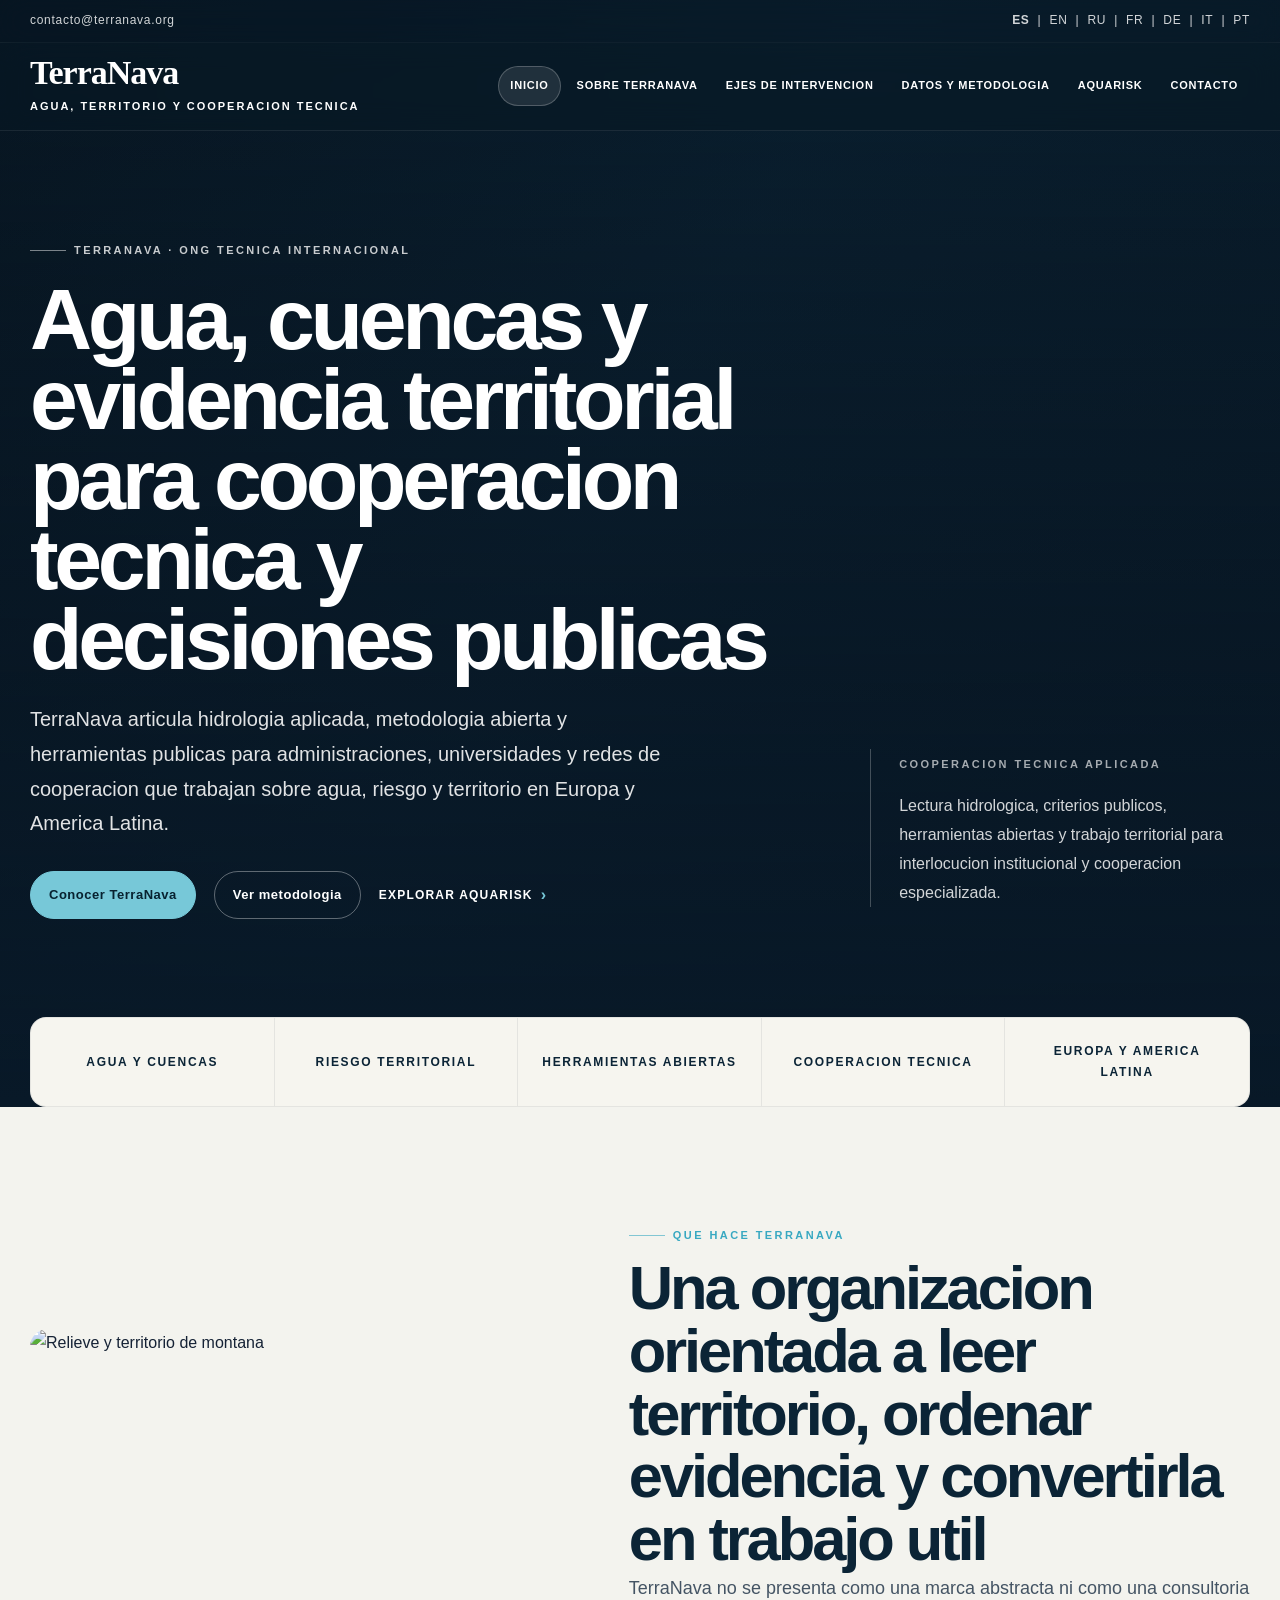
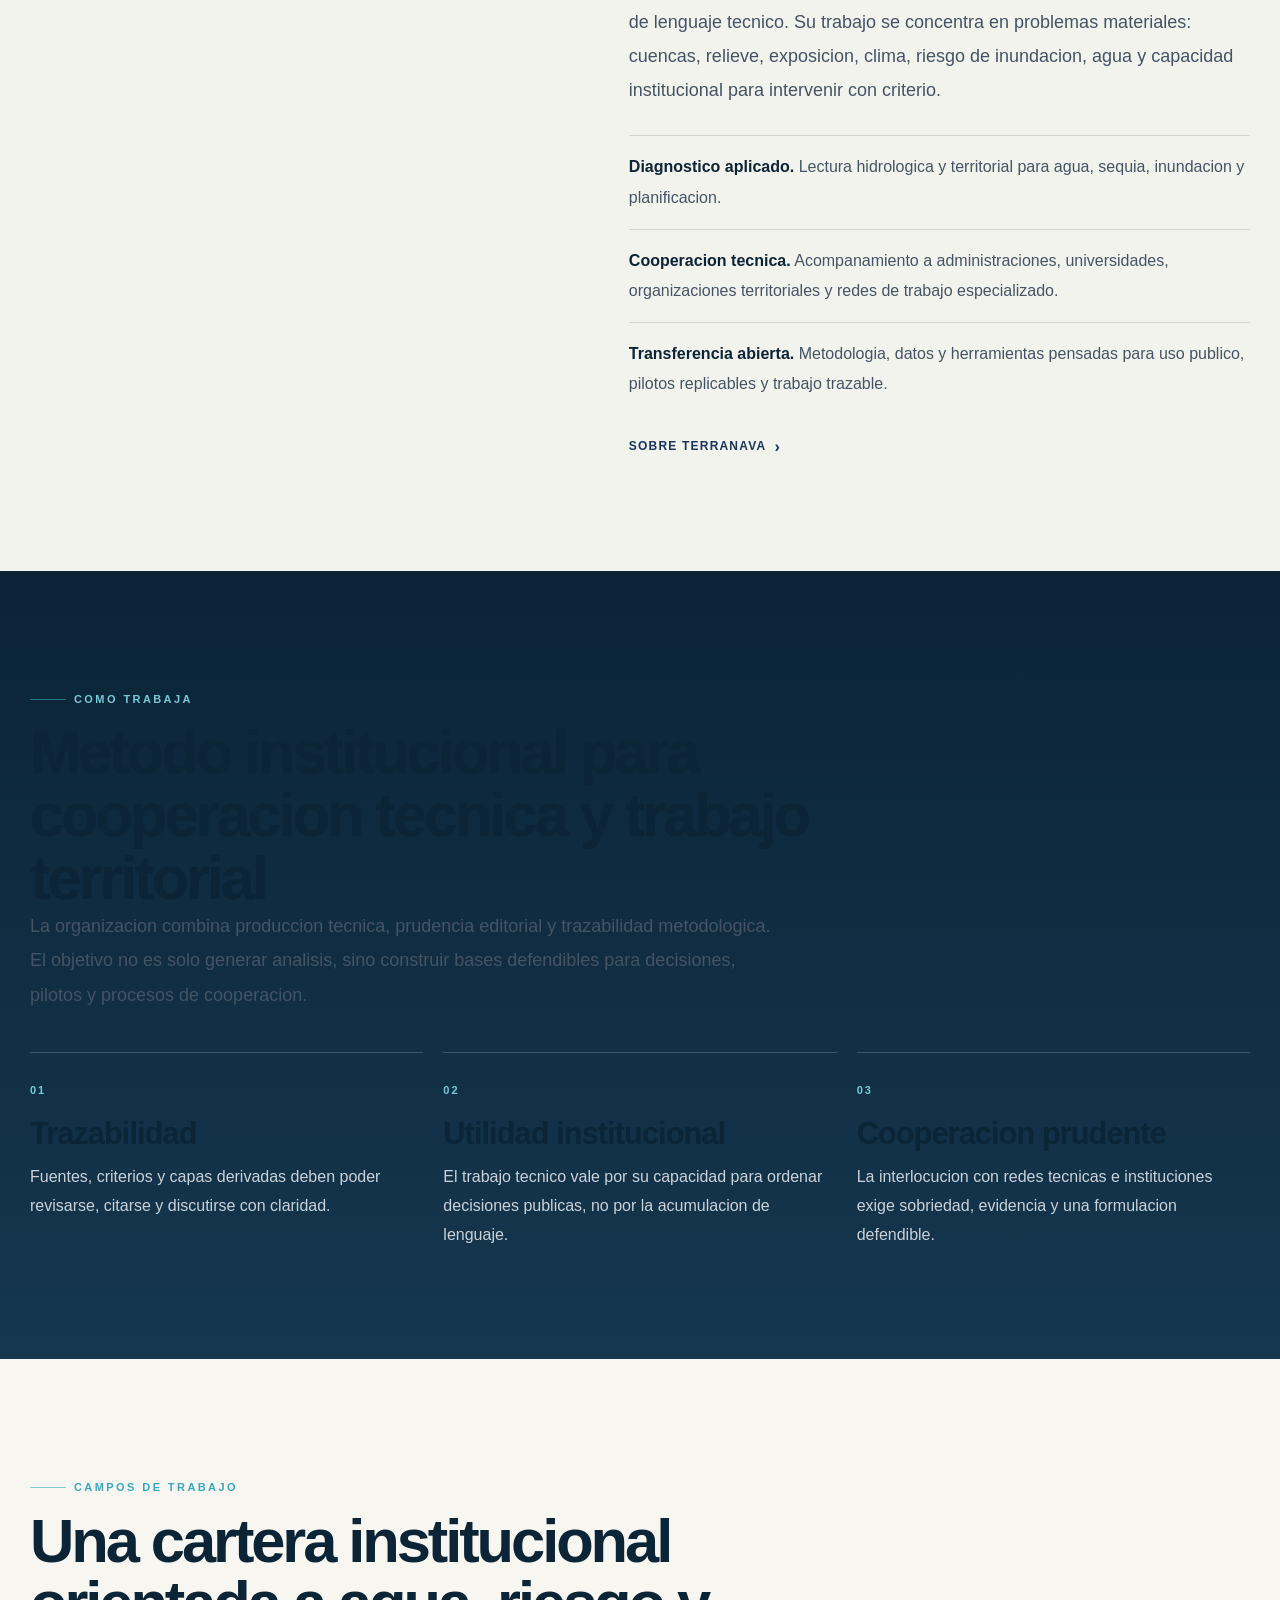
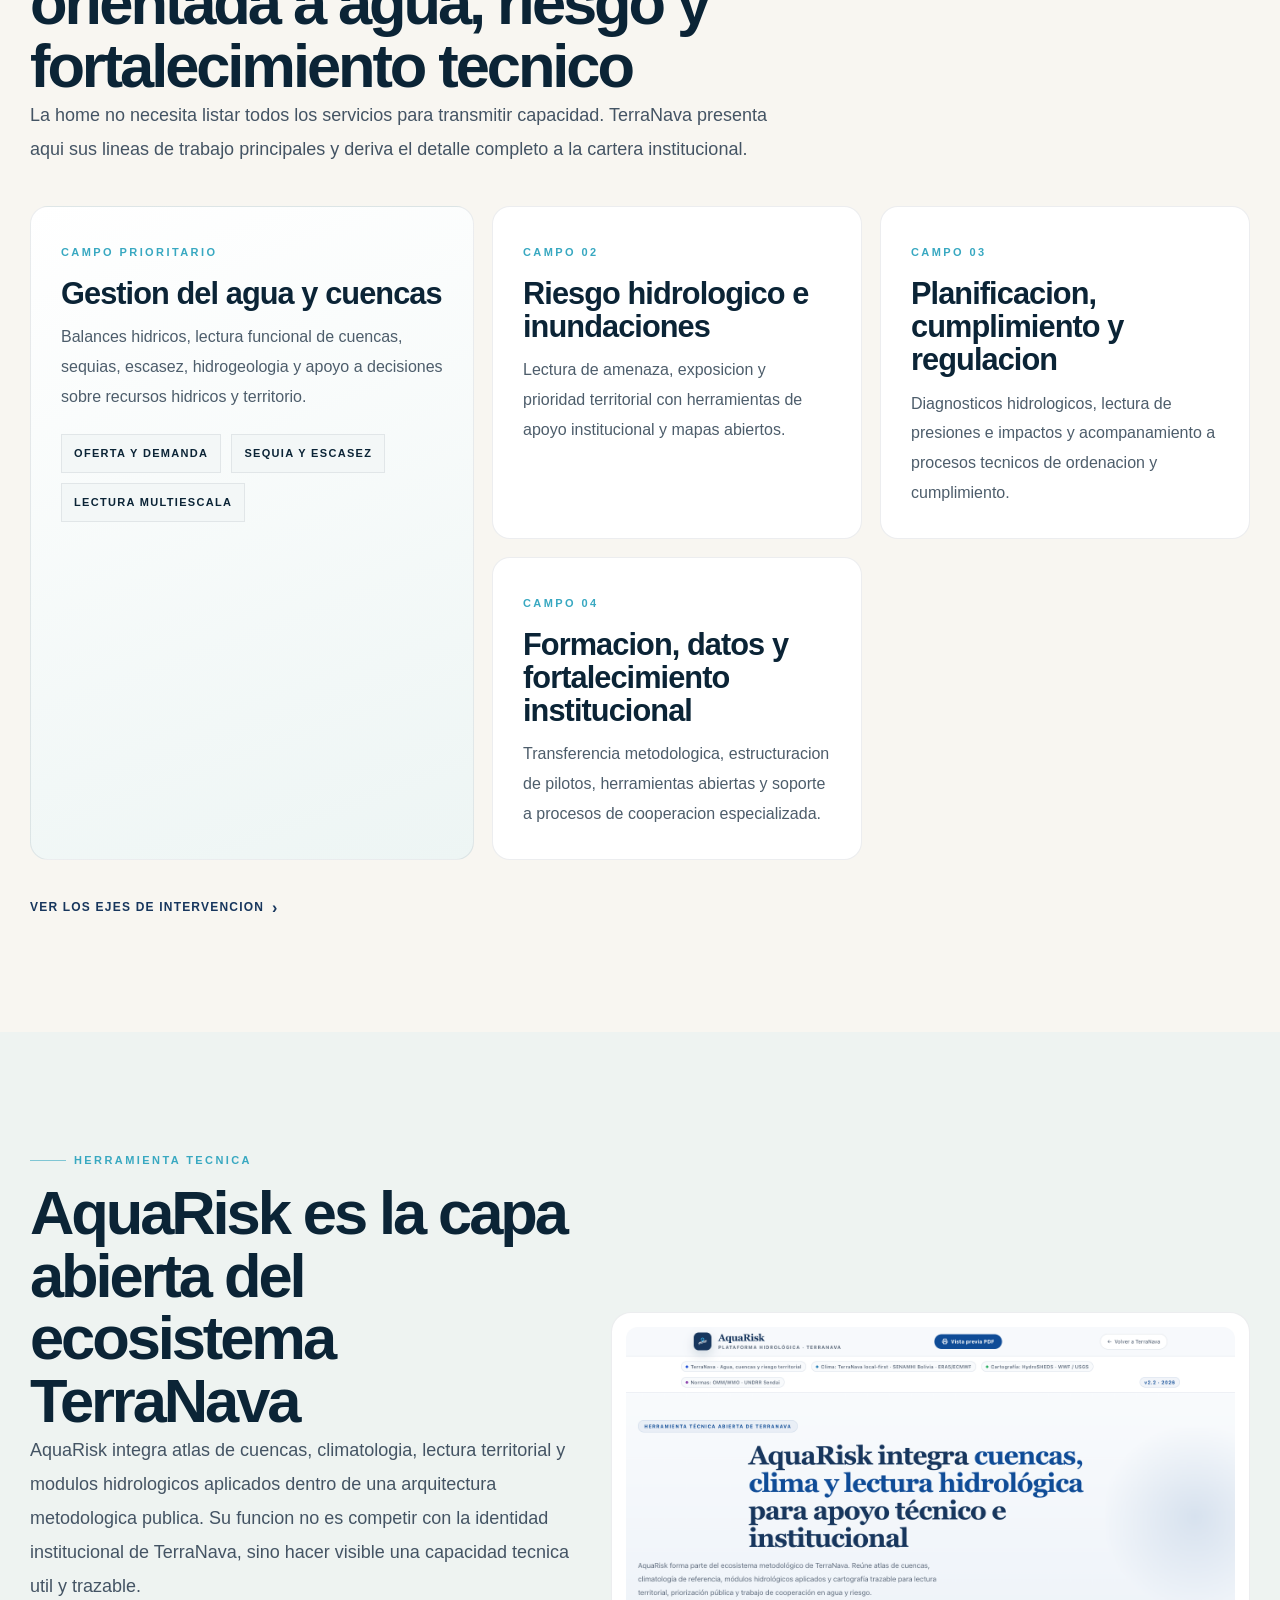
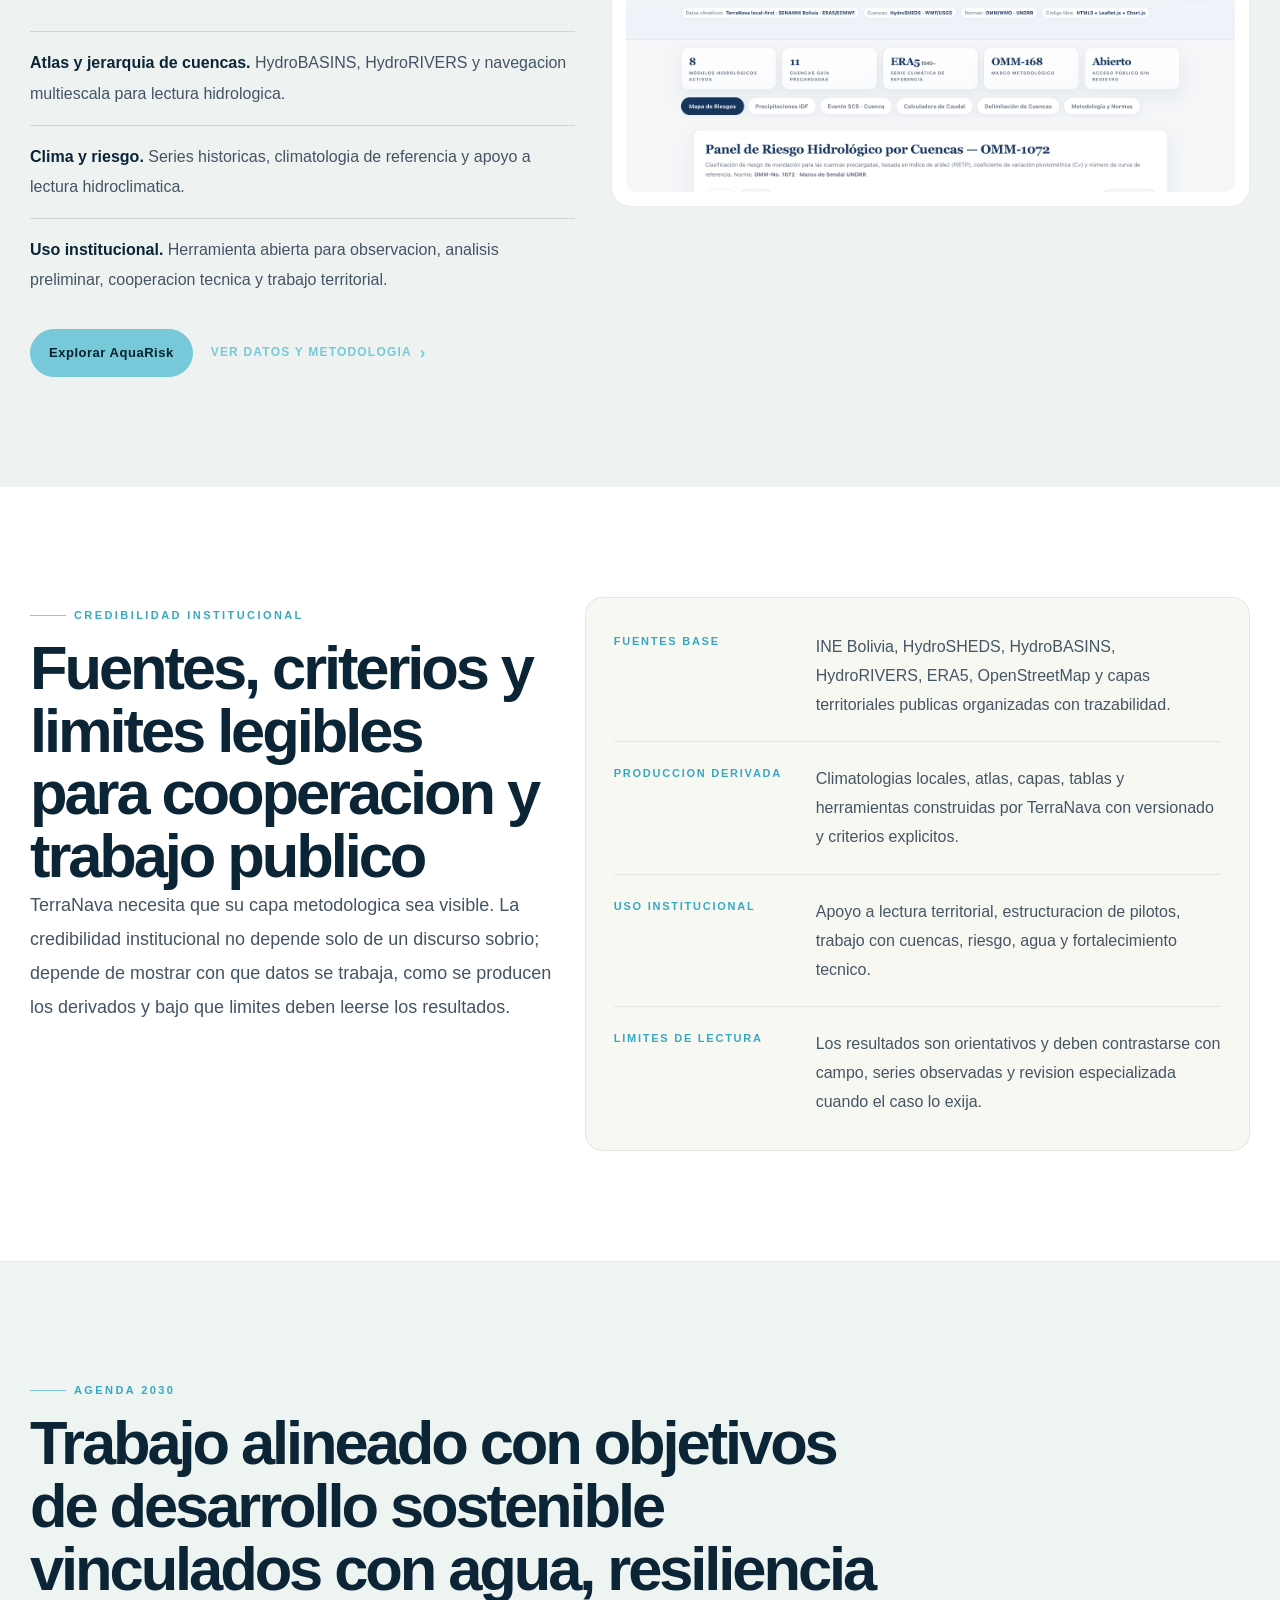
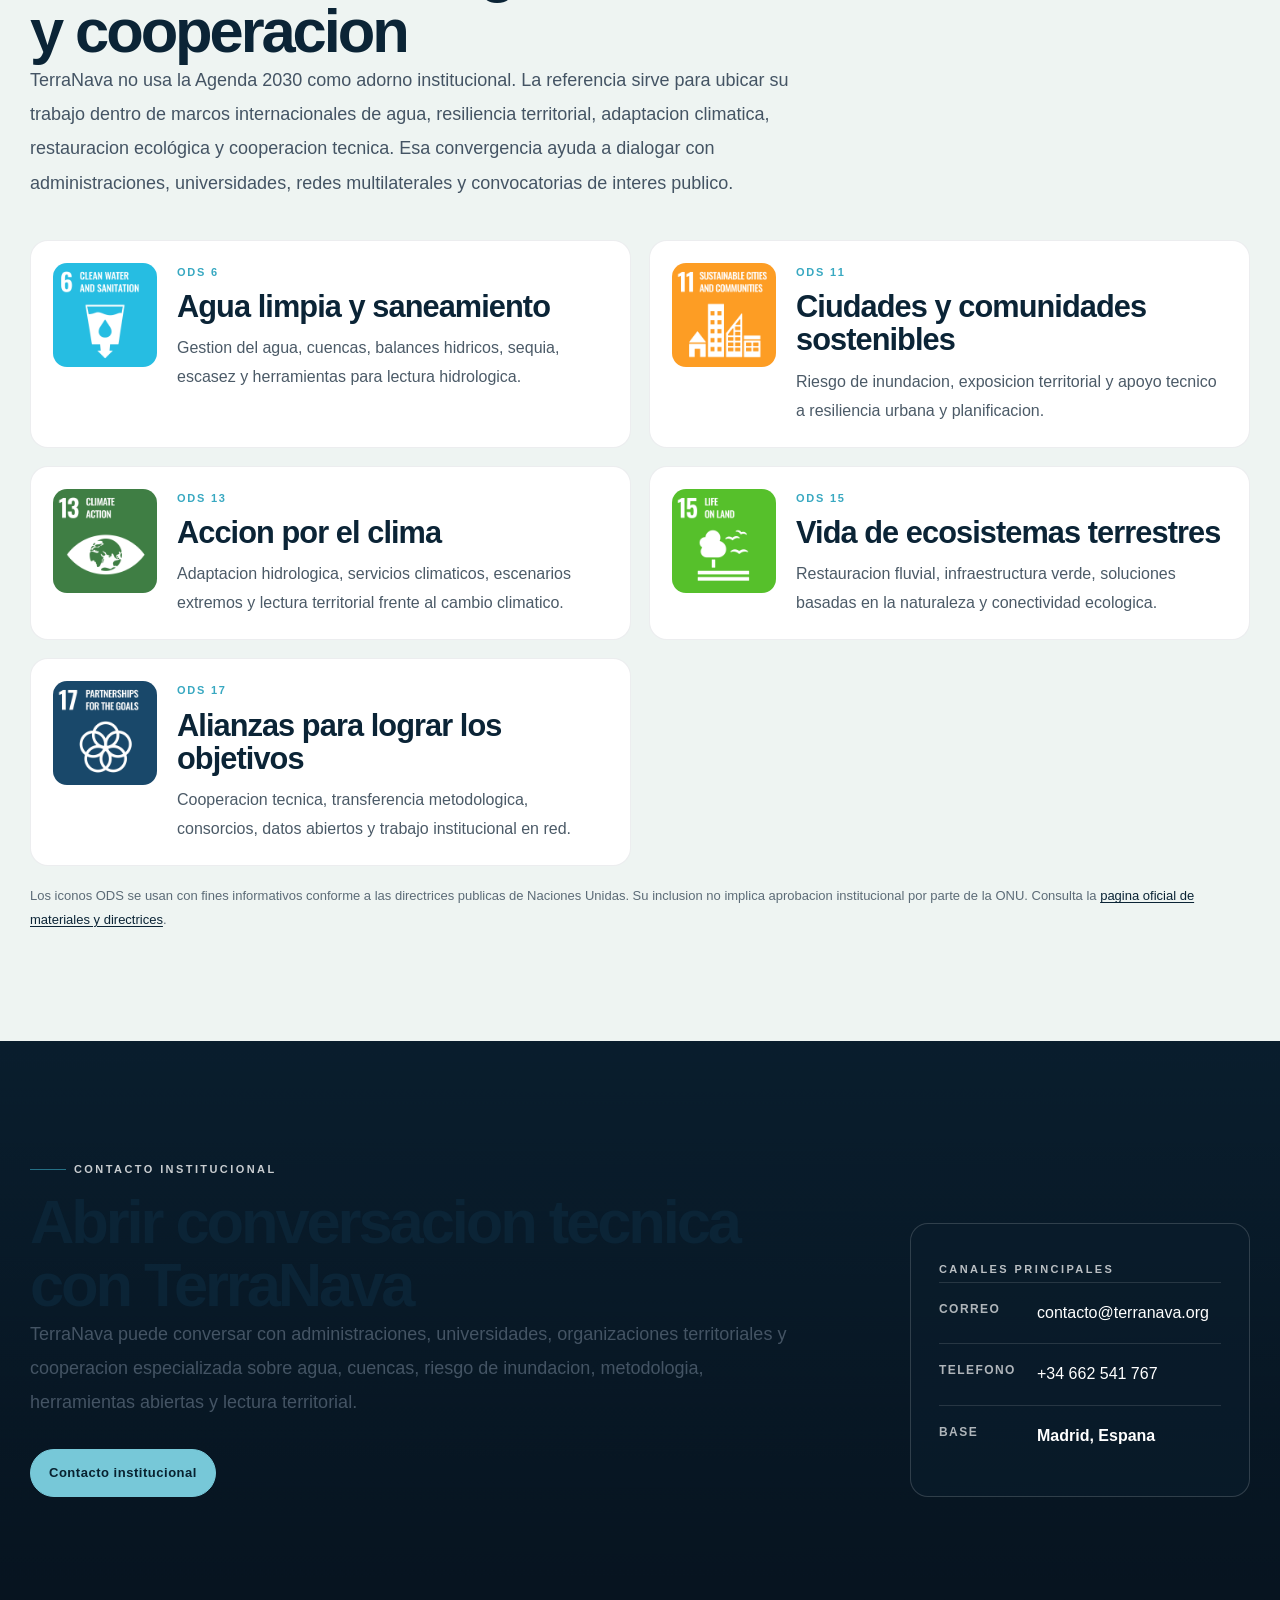
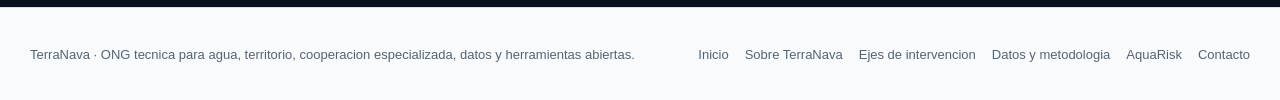
==== commit d420b188: "Add Agenda 2030 alignment block to TerraNava home" ====
--- a/index.html
+++ b/index.html
@@ -218,6 +218,59 @@
     </div>
   </section>
 
+  <section class="home-section home-ods">
+    <div class="shell">
+      <div class="home-section-head">
+        <div class="home-tag">Agenda 2030</div>
+        <h2>Trabajo alineado con objetivos de desarrollo sostenible vinculados con agua, resiliencia y cooperacion</h2>
+        <p class="lead">TerraNava no usa la Agenda 2030 como adorno institucional. La referencia sirve para ubicar su trabajo dentro de marcos internacionales de agua, resiliencia territorial, adaptacion climatica, restauracion ecológica y cooperacion tecnica. Esa convergencia ayuda a dialogar con administraciones, universidades, redes multilaterales y convocatorias de interes publico.</p>
+      </div>
+      <div class="home-ods-grid" aria-label="Objetivos de desarrollo sostenible prioritarios">
+        <article class="home-ods-card">
+          <img src="/assets/media/ods/goal-06.png" alt="ODS 6 Agua limpia y saneamiento"/>
+          <div>
+            <strong>ODS 6</strong>
+            <h3>Agua limpia y saneamiento</h3>
+            <p>Gestion del agua, cuencas, balances hidricos, sequia, escasez y herramientas para lectura hidrologica.</p>
+          </div>
+        </article>
+        <article class="home-ods-card">
+          <img src="/assets/media/ods/goal-11.png" alt="ODS 11 Ciudades y comunidades sostenibles"/>
+          <div>
+            <strong>ODS 11</strong>
+            <h3>Ciudades y comunidades sostenibles</h3>
+            <p>Riesgo de inundacion, exposicion territorial y apoyo tecnico a resiliencia urbana y planificacion.</p>
+          </div>
+        </article>
+        <article class="home-ods-card">
+          <img src="/assets/media/ods/goal-13.png" alt="ODS 13 Accion por el clima"/>
+          <div>
+            <strong>ODS 13</strong>
+            <h3>Accion por el clima</h3>
+            <p>Adaptacion hidrologica, servicios climaticos, escenarios extremos y lectura territorial frente al cambio climatico.</p>
+          </div>
+        </article>
+        <article class="home-ods-card">
+          <img src="/assets/media/ods/goal-15.png" alt="ODS 15 Vida de ecosistemas terrestres"/>
+          <div>
+            <strong>ODS 15</strong>
+            <h3>Vida de ecosistemas terrestres</h3>
+            <p>Restauracion fluvial, infraestructura verde, soluciones basadas en la naturaleza y conectividad ecologica.</p>
+          </div>
+        </article>
+        <article class="home-ods-card">
+          <img src="/assets/media/ods/goal-17.png" alt="ODS 17 Alianzas para lograr los objetivos"/>
+          <div>
+            <strong>ODS 17</strong>
+            <h3>Alianzas para lograr los objetivos</h3>
+            <p>Cooperacion tecnica, transferencia metodologica, consorcios, datos abiertos y trabajo institucional en red.</p>
+          </div>
+        </article>
+      </div>
+      <p class="home-ods-note">Los iconos ODS se usan con fines informativos conforme a las directrices publicas de Naciones Unidas. Su inclusion no implica aprobacion institucional por parte de la ONU. Consulta la <a href="https://www.un.org/sustainabledevelopment/news/communications-material/" target="_blank" rel="noopener noreferrer">pagina oficial de materiales y directrices</a>.</p>
+    </div>
+  </section>
+
   <section class="home-section home-closing">
     <div class="home-closing-media" aria-hidden="true"></div>
     <div class="shell home-closing-grid">
--- a/assets/site.css
+++ b/assets/site.css
@@ -1057,6 +1057,60 @@
   font-size:16px;
   line-height:1.82;
 }
+.home-ods{
+  background:#eef4f2;
+  border-top:1px solid rgba(14,34,49,.06);
+}
+.home-ods-grid{
+  display:grid;
+  grid-template-columns:repeat(2,minmax(0,1fr));
+  gap:18px;
+}
+.home-ods-card{
+  display:grid;
+  grid-template-columns:104px 1fr;
+  gap:20px;
+  align-items:start;
+  padding:22px;
+  background:#fff;
+  border:1px solid rgba(14,34,49,.08);
+  border-radius:18px;
+}
+.home-ods-card img{
+  width:104px;
+  height:104px;
+  object-fit:contain;
+  border-radius:14px;
+}
+.home-ods-card strong{
+  display:block;
+  color:var(--home-water-strong);
+  font-size:11px;
+  font-weight:700;
+  letter-spacing:.16em;
+  text-transform:uppercase;
+  margin-bottom:8px;
+}
+.home-ods-card h3{
+  margin:0 0 10px;
+  font-size:28px;
+}
+.home-ods-card p{
+  color:#4b5a67;
+  font-size:16px;
+  line-height:1.82;
+}
+.home-ods-note{
+  margin-top:18px;
+  color:#5c6b77;
+  font-size:13px;
+  line-height:1.8;
+}
+.home-ods-note a{
+  color:var(--home-navy);
+  text-decoration:underline;
+  text-underline-offset:2px;
+}
 .home-closing{
   position:relative;
   color:#fff;
@@ -1205,6 +1259,9 @@
   .home-fields-grid{
     grid-template-columns:repeat(2,minmax(0,1fr));
   }
+  .home-ods-grid{
+    grid-template-columns:1fr;
+  }
   .home-field-card-large{
     grid-column:span 2;
     grid-row:auto;
@@ -1277,6 +1334,13 @@
   .home-method-grid,
   .home-fields-grid{
     grid-template-columns:1fr;
+  }
+  .home-ods-card{
+    grid-template-columns:88px 1fr;
+  }
+  .home-ods-card img{
+    width:88px;
+    height:88px;
   }
   .home-field-card-large{
     grid-column:auto;
@@ -1375,6 +1439,15 @@
     padding-left:20px;
     padding-right:20px;
   }
+  .home-ods-card{
+    grid-template-columns:1fr;
+    gap:14px;
+    padding:20px;
+  }
+  .home-ods-card img{
+    width:84px;
+    height:84px;
+  }
   .home-contact-row{
     grid-template-columns:1fr;
     gap:6px;
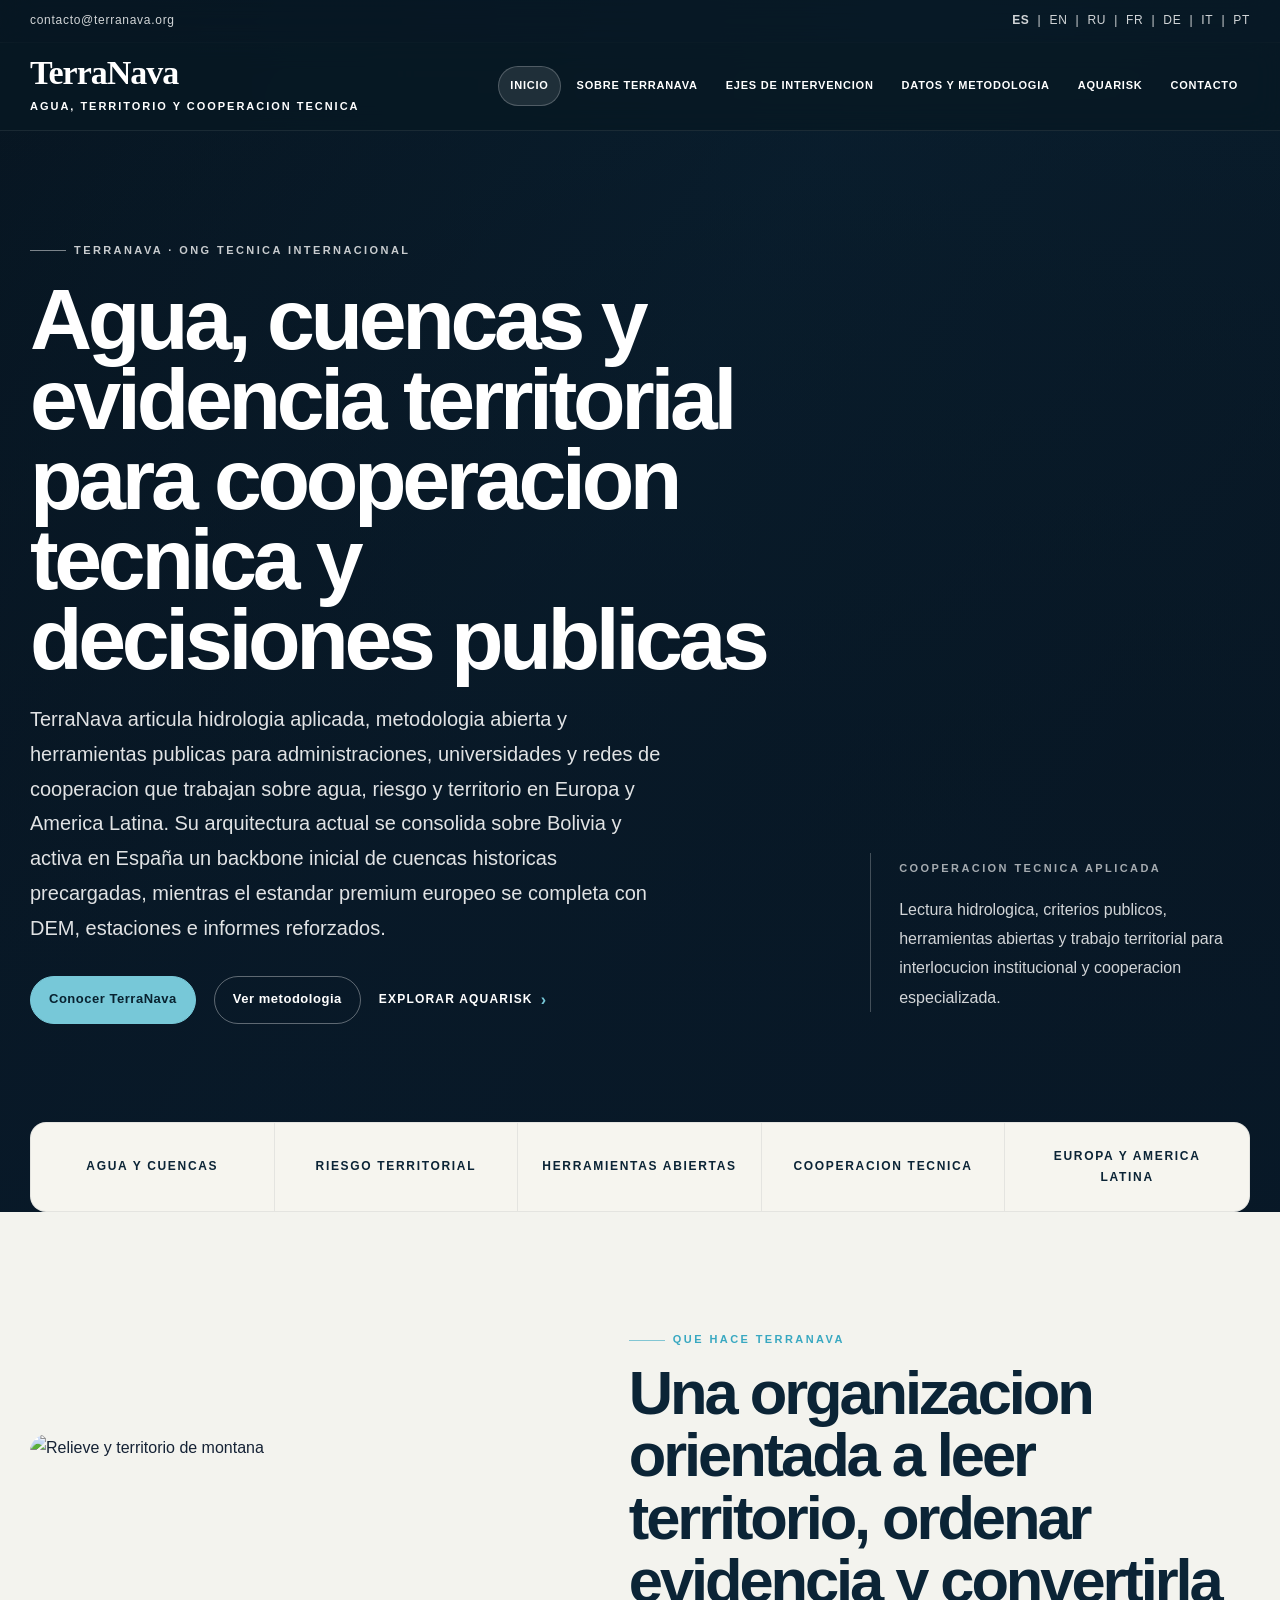
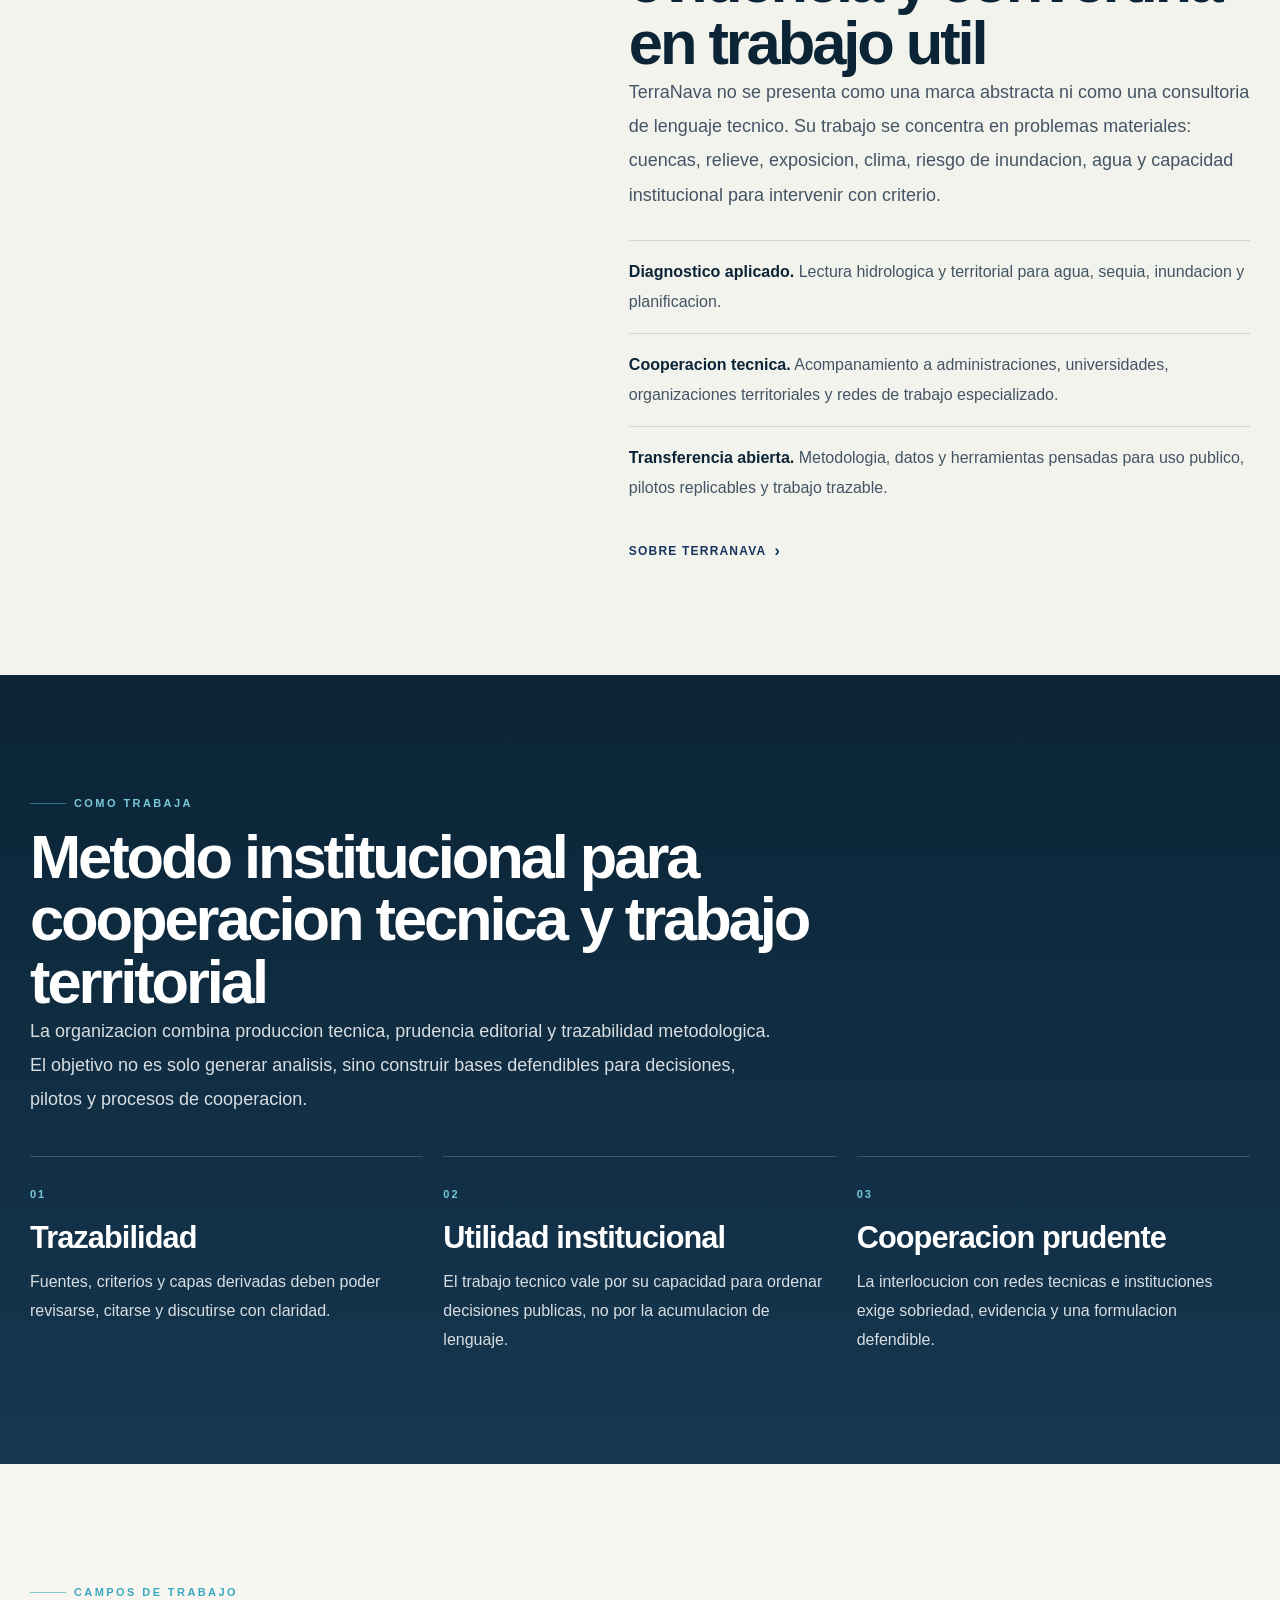
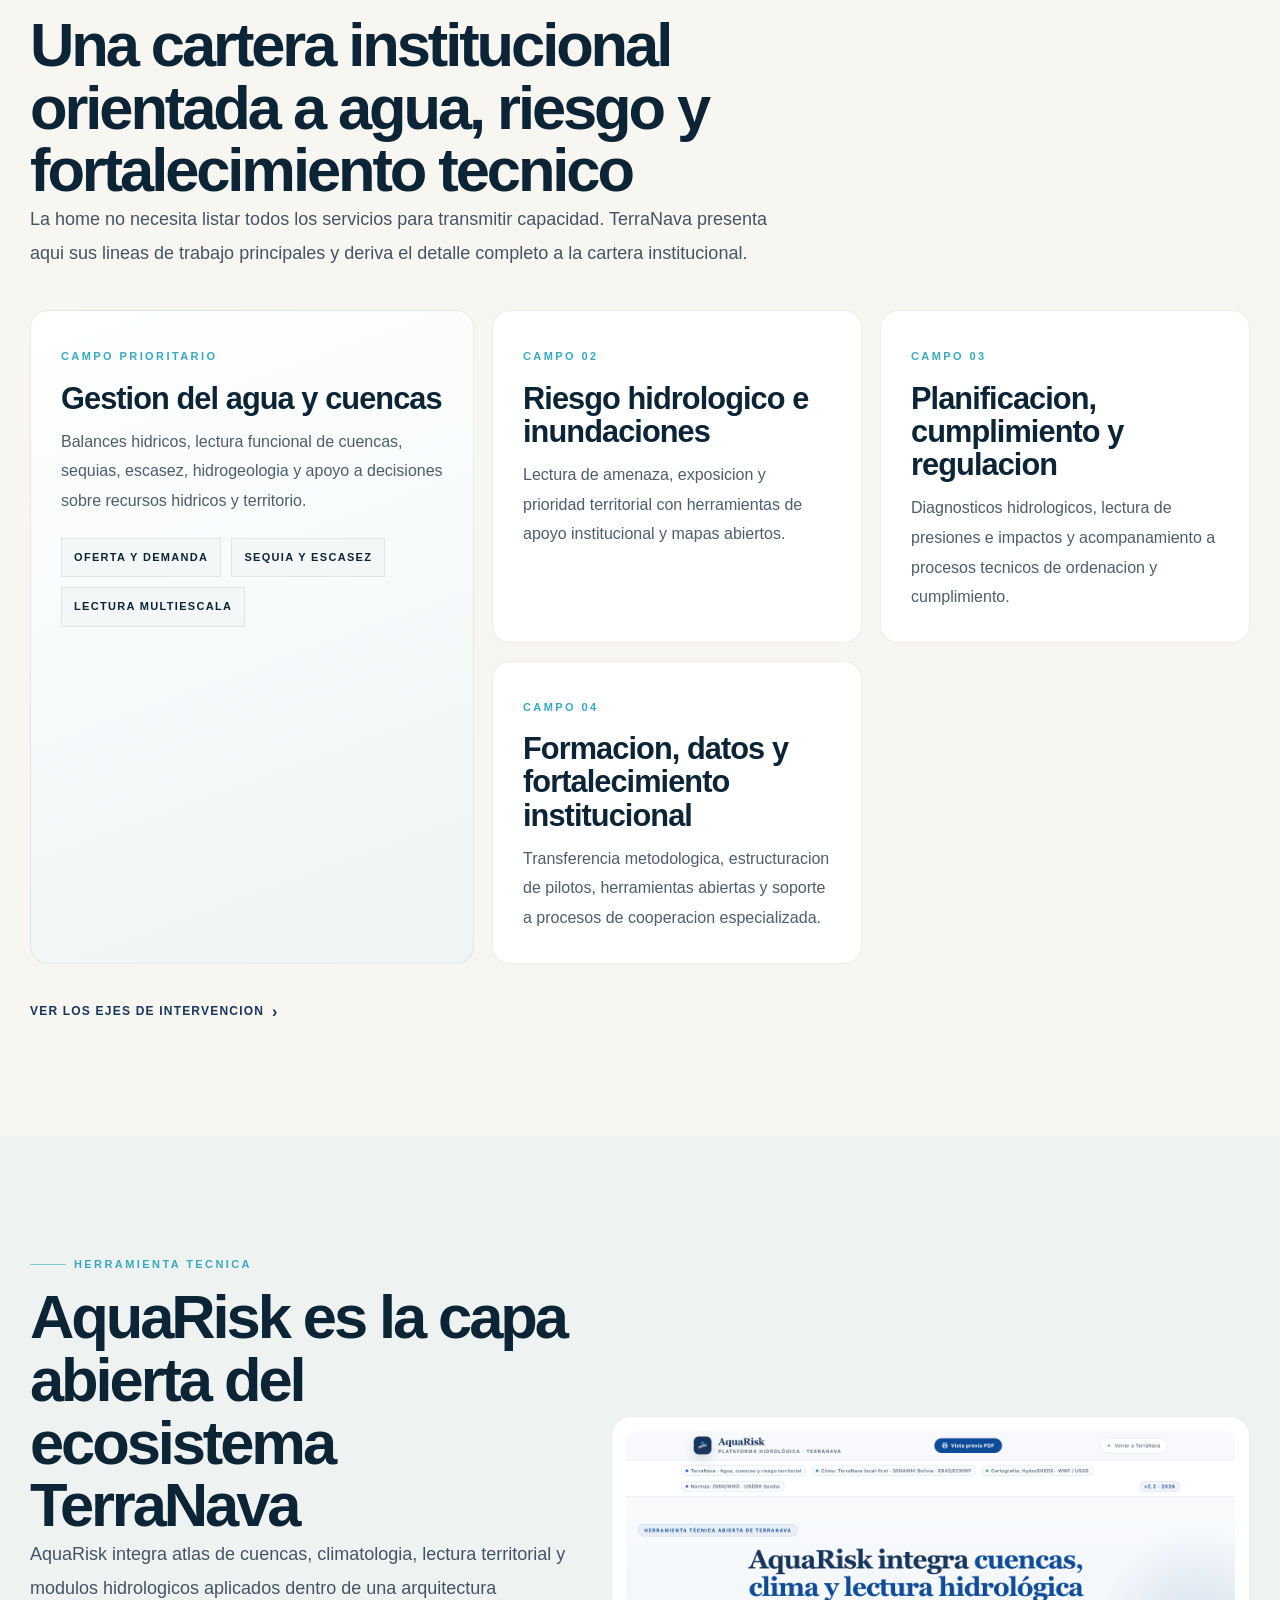
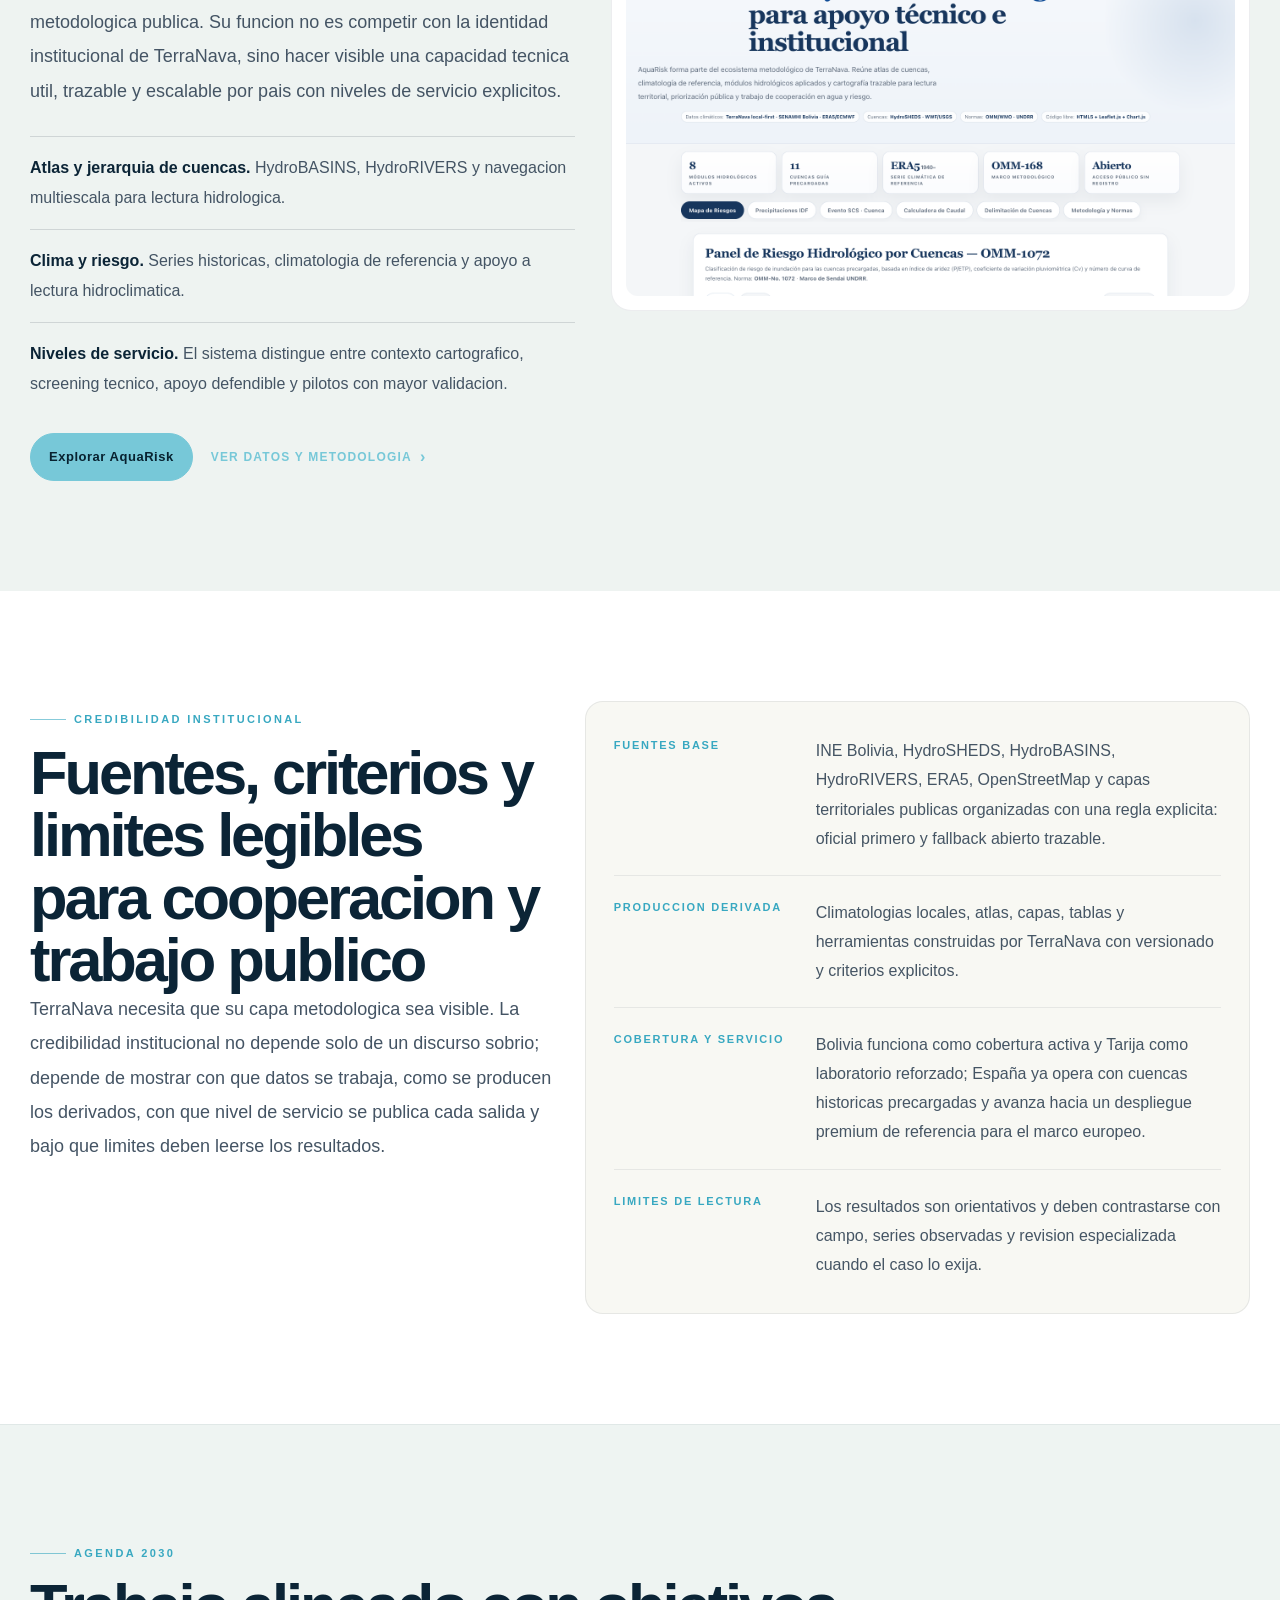
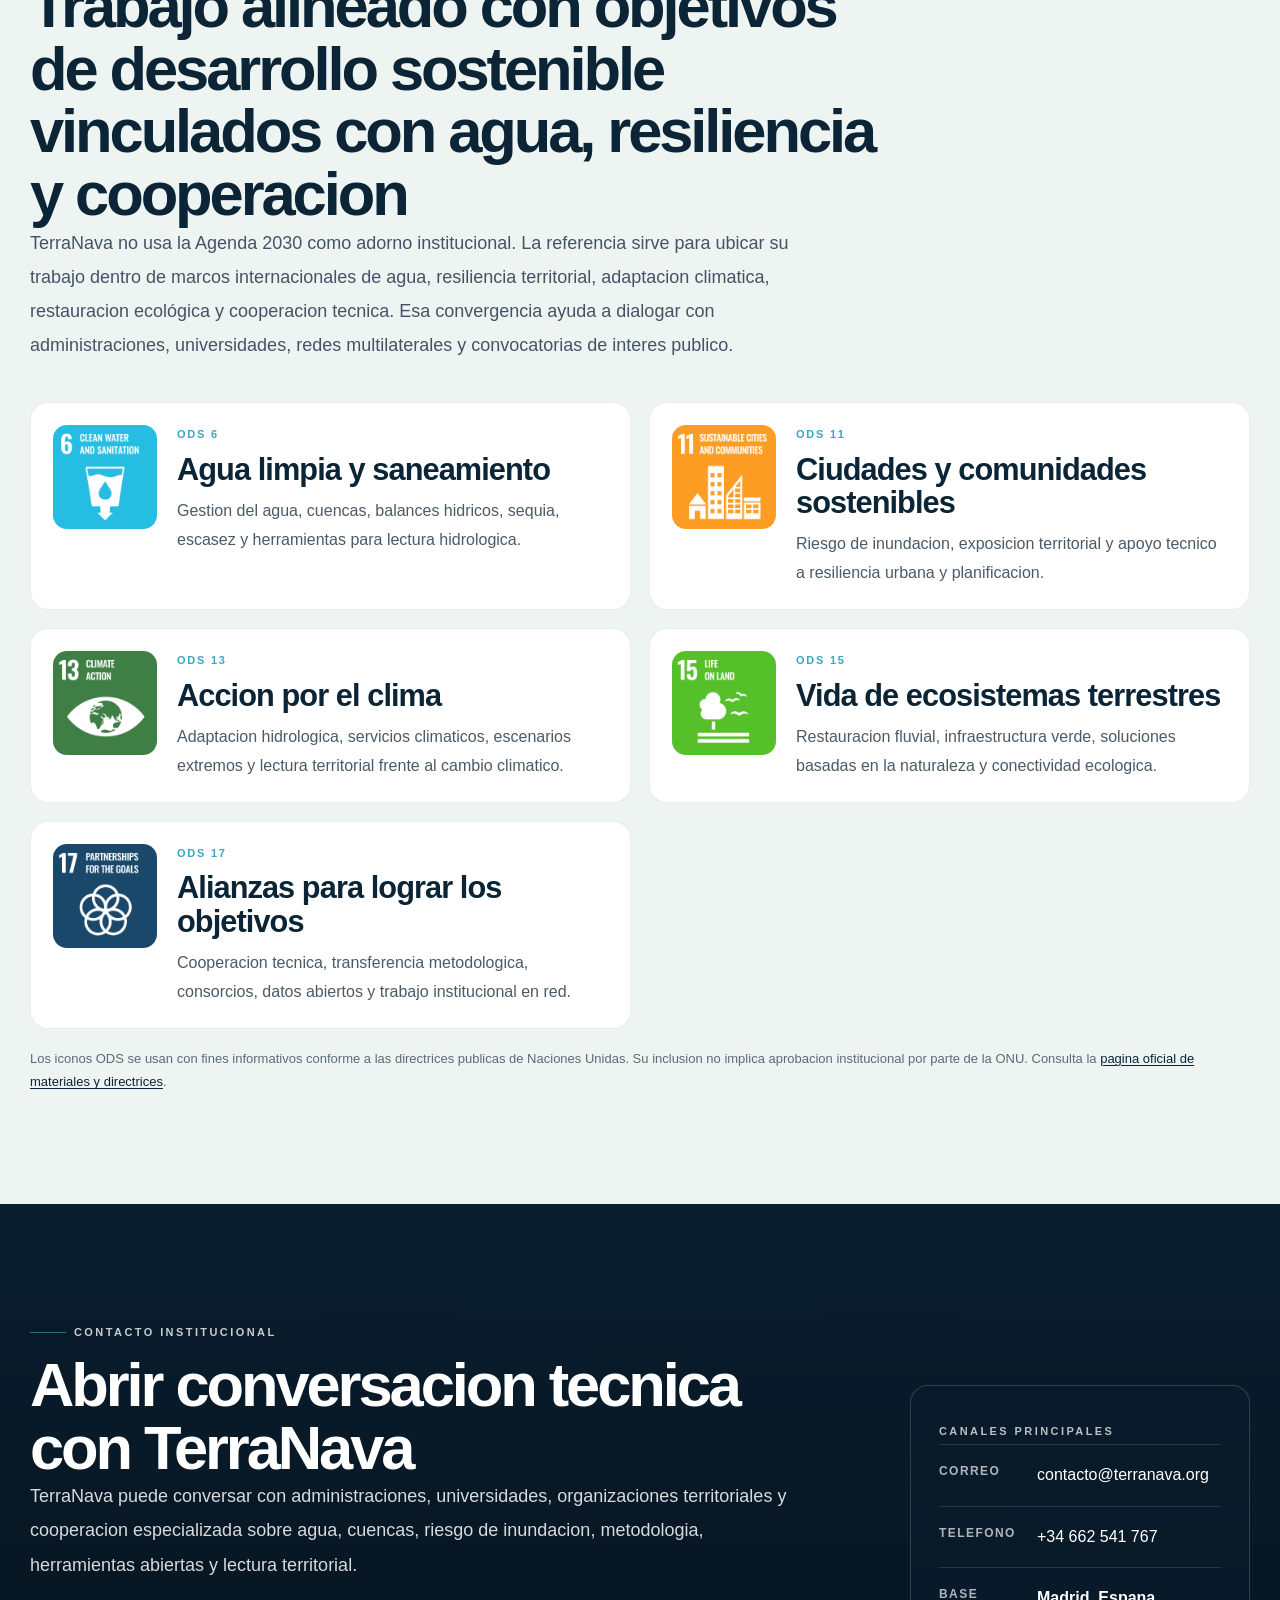
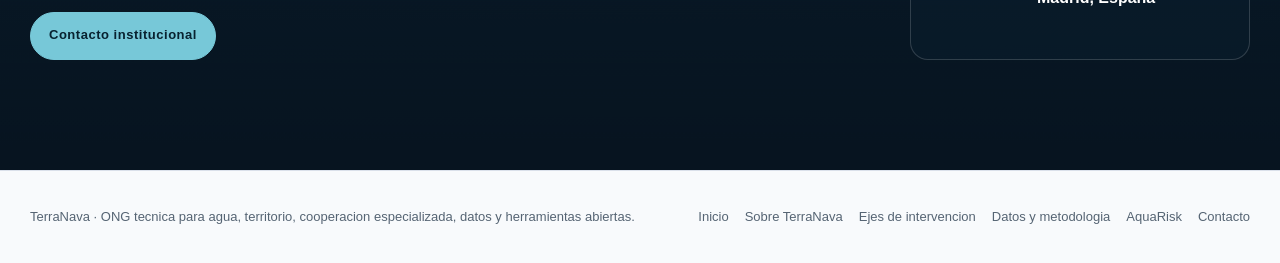
==== commit 29976f29: "checkpoint: hydrology-first beta and dem operator flow" ====
--- a/index.html
+++ b/index.html
@@ -6,7 +6,7 @@
 <title>TerraNava | Agua, territorio y evidencia para decisiones publicas</title>
 <meta name="description" content="TerraNava es una ONG tecnica orientada al agua, el riesgo territorial, la cooperacion especializada y la produccion de herramientas y criterios para decisiones publicas en Europa y America Latina."/>
 <link rel="icon" href="data:image/svg+xml,%3Csvg xmlns='http://www.w3.org/2000/svg' viewBox='0 0 64 64'%3E%3Crect width='64' height='64' rx='10' fill='white'/%3E%3Cpath d='M12 38c8-8 14-5 20-10 6-5 12-3 20-10' fill='none' stroke='%230f4c97' stroke-width='4' stroke-linecap='round'/%3E%3Cpath d='M12 46c8-8 14-5 20-10 6-5 12-3 20-10' fill='none' stroke='%2317365d' stroke-width='2.8' stroke-linecap='round' opacity='.45'/%3E%3C/svg%3E"/>
-<link rel="stylesheet" href="/assets/site.css"/>
+<link rel="stylesheet" href="/assets/site.css?v=20260310-3"/>
 </head>
 <body data-page="home">
 <div class="topbar">
@@ -54,7 +54,7 @@
       <div class="home-hero-copy">
         <div class="home-overline">TerraNava · ONG tecnica internacional</div>
         <h1>Agua, cuencas y evidencia territorial para cooperacion tecnica y decisiones publicas</h1>
-        <p class="lead">TerraNava articula hidrologia aplicada, metodologia abierta y herramientas publicas para administraciones, universidades y redes de cooperacion que trabajan sobre agua, riesgo y territorio en Europa y America Latina.</p>
+        <p class="lead">TerraNava articula hidrologia aplicada, metodologia abierta y herramientas publicas para administraciones, universidades y redes de cooperacion que trabajan sobre agua, riesgo y territorio en Europa y America Latina. Su arquitectura actual se consolida sobre Bolivia y activa en España un backbone inicial de cuencas historicas precargadas, mientras el estandar premium europeo se completa con DEM, estaciones e informes reforzados.</p>
         <div class="hero-actions hero-actions-home">
           <a class="button button-home-primary" href="/about/">Conocer TerraNava</a>
           <a class="button button-home-secondary" href="/methodology/">Ver metodologia</a>
@@ -170,11 +170,11 @@
       <div class="home-tool-copy">
         <div class="home-tag">Herramienta tecnica</div>
         <h2>AquaRisk es la capa abierta del ecosistema TerraNava</h2>
-        <p class="lead">AquaRisk integra atlas de cuencas, climatologia, lectura territorial y modulos hidrologicos aplicados dentro de una arquitectura metodologica publica. Su funcion no es competir con la identidad institucional de TerraNava, sino hacer visible una capacidad tecnica util y trazable.</p>
+        <p class="lead">AquaRisk integra atlas de cuencas, climatologia, lectura territorial y modulos hidrologicos aplicados dentro de una arquitectura metodologica publica. Su funcion no es competir con la identidad institucional de TerraNava, sino hacer visible una capacidad tecnica util, trazable y escalable por pais con niveles de servicio explicitos.</p>
         <div class="home-tool-list">
           <p><strong>Atlas y jerarquia de cuencas.</strong> HydroBASINS, HydroRIVERS y navegacion multiescala para lectura hidrologica.</p>
           <p><strong>Clima y riesgo.</strong> Series historicas, climatologia de referencia y apoyo a lectura hidroclimatica.</p>
-          <p><strong>Uso institucional.</strong> Herramienta abierta para observacion, analisis preliminar, cooperacion tecnica y trabajo territorial.</p>
+          <p><strong>Niveles de servicio.</strong> El sistema distingue entre contexto cartografico, screening tecnico, apoyo defendible y pilotos con mayor validacion.</p>
         </div>
         <div class="hero-actions">
           <a class="button button-home-primary" href="/aquarisk/">Explorar AquaRisk</a>
@@ -192,7 +192,7 @@
       <div class="home-evidence-copy">
         <div class="home-tag">Credibilidad institucional</div>
         <h2>Fuentes, criterios y limites legibles para cooperacion y trabajo publico</h2>
-        <p class="lead">TerraNava necesita que su capa metodologica sea visible. La credibilidad institucional no depende solo de un discurso sobrio; depende de mostrar con que datos se trabaja, como se producen los derivados y bajo que limites deben leerse los resultados.</p>
+        <p class="lead">TerraNava necesita que su capa metodologica sea visible. La credibilidad institucional no depende solo de un discurso sobrio; depende de mostrar con que datos se trabaja, como se producen los derivados, con que nivel de servicio se publica cada salida y bajo que limites deben leerse los resultados.</p>
         <div class="action-row">
           <a class="button button-home-secondary" href="/methodology/">Abrir metodologia</a>
         </div>
@@ -200,15 +200,15 @@
       <div class="home-dossier">
         <article class="home-dossier-row">
           <span>Fuentes base</span>
-          <p>INE Bolivia, HydroSHEDS, HydroBASINS, HydroRIVERS, ERA5, OpenStreetMap y capas territoriales publicas organizadas con trazabilidad.</p>
+          <p>INE Bolivia, HydroSHEDS, HydroBASINS, HydroRIVERS, ERA5, OpenStreetMap y capas territoriales publicas organizadas con una regla explicita: oficial primero y fallback abierto trazable.</p>
         </article>
         <article class="home-dossier-row">
           <span>Produccion derivada</span>
           <p>Climatologias locales, atlas, capas, tablas y herramientas construidas por TerraNava con versionado y criterios explicitos.</p>
         </article>
         <article class="home-dossier-row">
-          <span>Uso institucional</span>
-          <p>Apoyo a lectura territorial, estructuracion de pilotos, trabajo con cuencas, riesgo, agua y fortalecimiento tecnico.</p>
+          <span>Cobertura y servicio</span>
+          <p>Bolivia funciona como cobertura activa y Tarija como laboratorio reforzado; España ya opera con cuencas historicas precargadas y avanza hacia un despliegue premium de referencia para el marco europeo.</p>
         </article>
         <article class="home-dossier-row">
           <span>Limites de lectura</span>
@@ -317,6 +317,6 @@
   </div>
 </footer>
 
-<script src="/assets/site.js"></script>
+<script src="/assets/site.js?v=20260310-2"></script>
 </body>
 </html>
--- a/assets/site.css
+++ b/assets/site.css
@@ -629,7 +629,7 @@
   left:0;
   right:0;
   z-index:25;
-  background:rgba(7,24,35,.32);
+  background:rgba(7,24,35,.62);
   border-bottom:1px solid rgba(255,255,255,.12);
   backdrop-filter:blur(14px);
 }
@@ -639,7 +639,7 @@
   left:0;
   right:0;
   z-index:26;
-  background:rgba(7,24,35,.46);
+  background:rgba(7,24,35,.76);
   border-bottom:1px solid rgba(255,255,255,.08);
   backdrop-filter:blur(14px);
 }
@@ -925,6 +925,17 @@
 .home-section-head-light .home-tag{
   color:var(--home-water);
 }
+body[data-page="home"] .home-method .home-section-head h2,
+body[data-page="home"] .home-method .home-section-head .lead,
+body[data-page="home"] .home-method .home-method-item h3,
+body[data-page="home"] .home-closing h2,
+body[data-page="home"] .home-closing .lead{
+  color:#fff;
+}
+body[data-page="home"] .home-method .home-section-head .lead,
+body[data-page="home"] .home-closing .lead{
+  color:rgba(255,255,255,.84);
+}
 .home-method-grid{
   display:grid;
   grid-template-columns:repeat(3,minmax(0,1fr));
@@ -946,7 +957,7 @@
   color:#fff;
 }
 .home-method-item p{
-  color:rgba(255,255,255,.78);
+  color:rgba(255,255,255,.84);
   font-size:16px;
   line-height:1.82;
 }
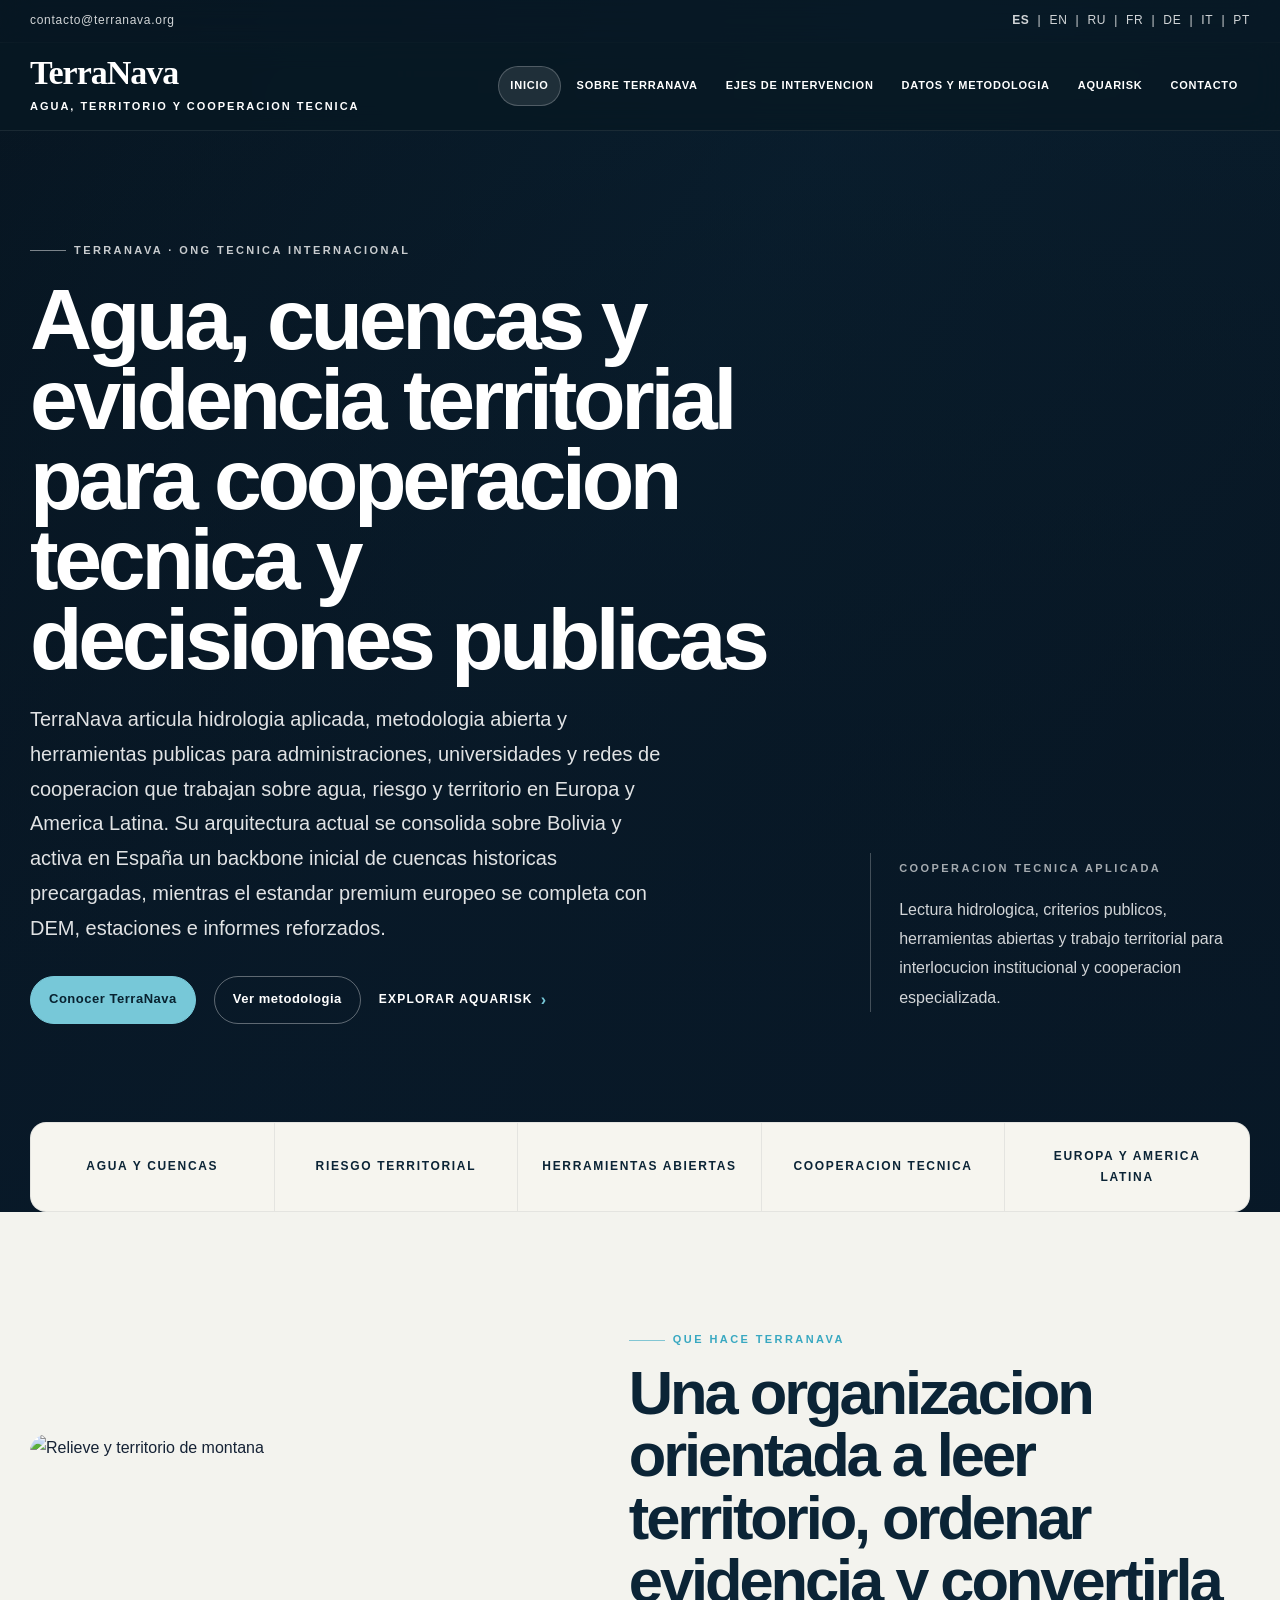
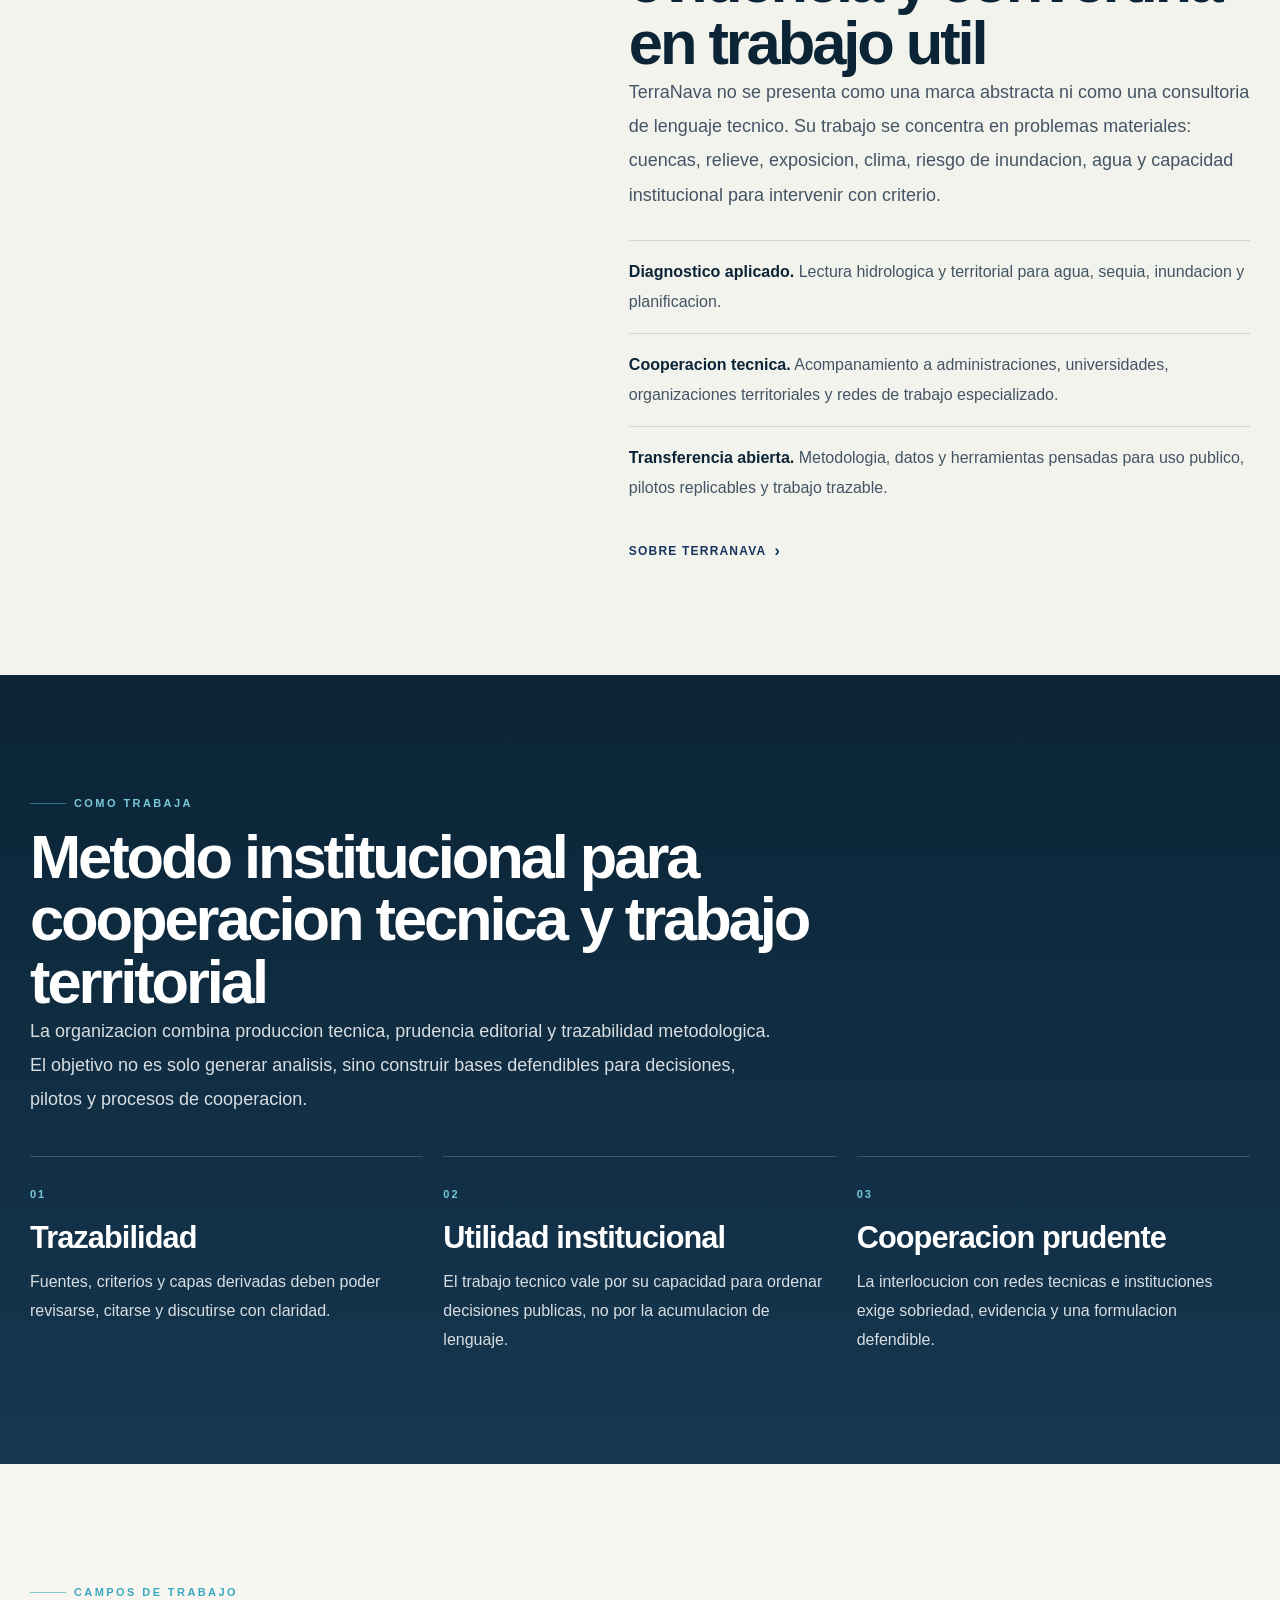
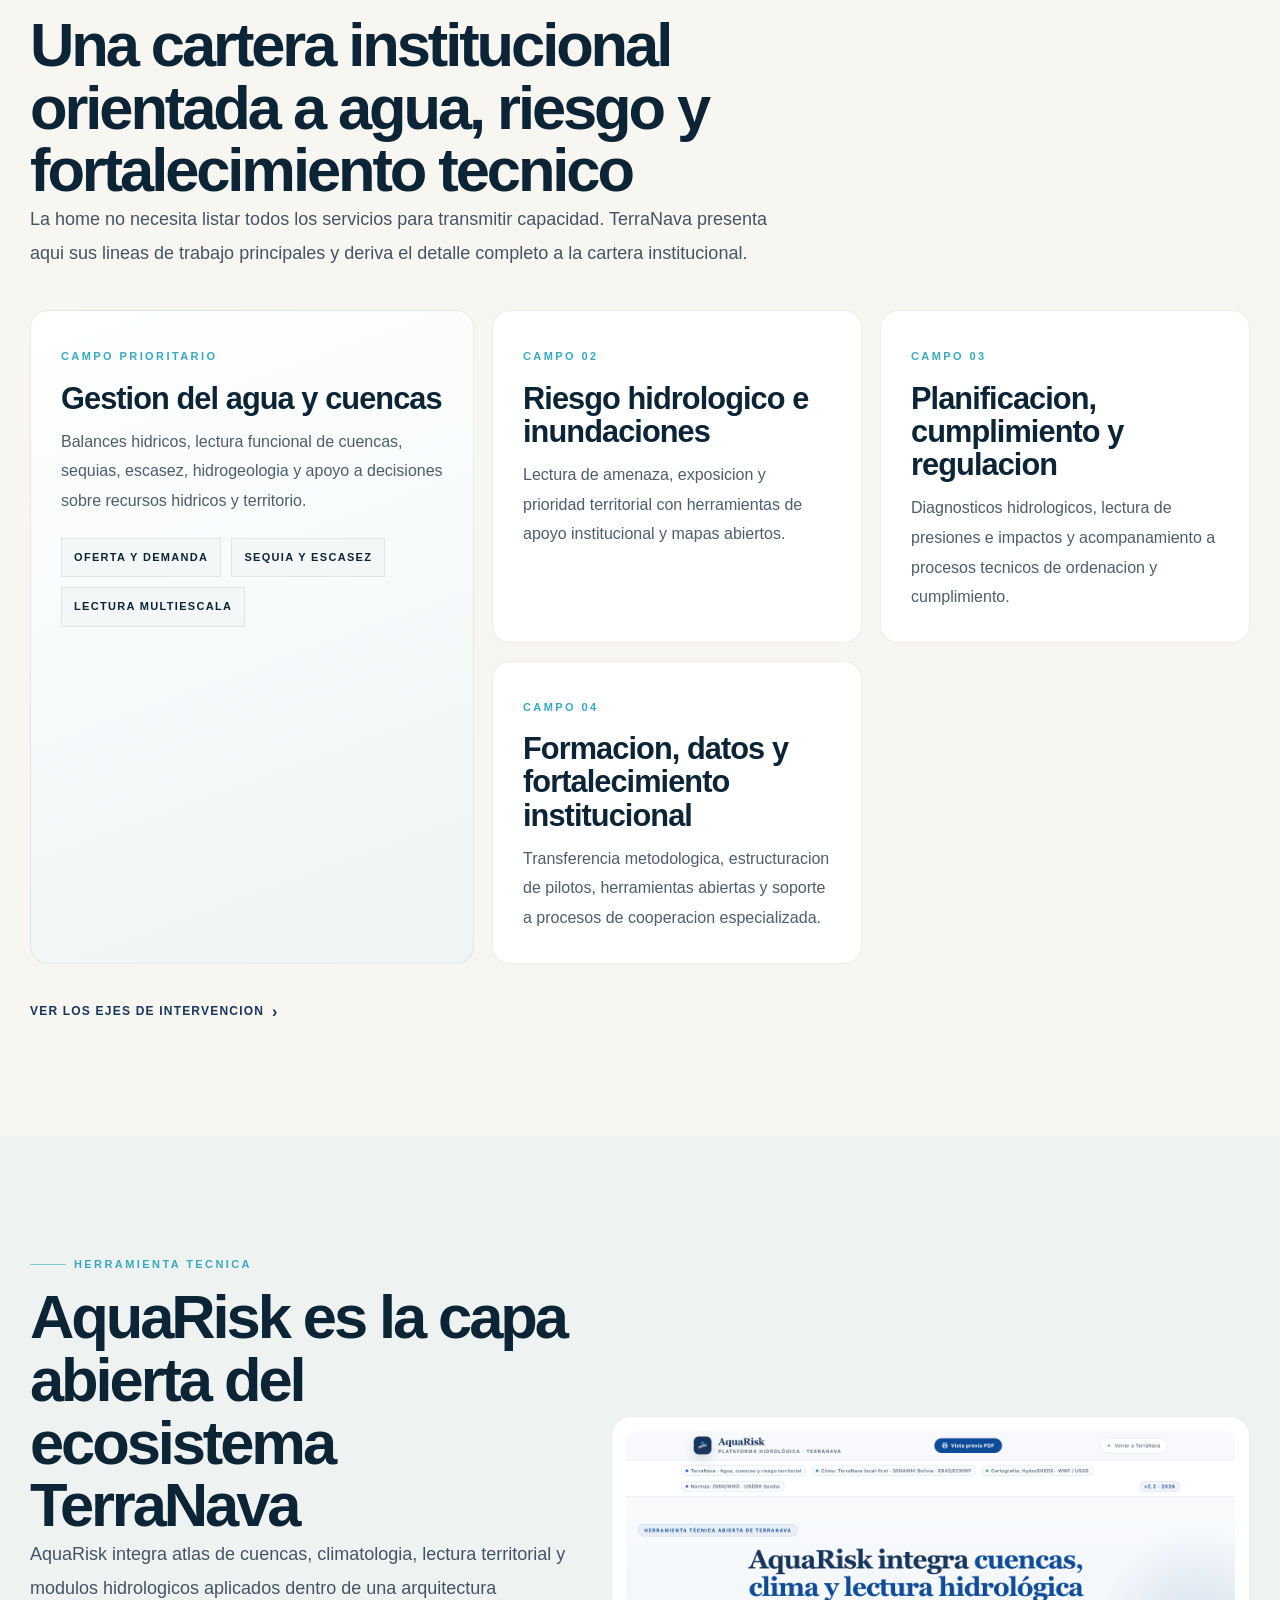
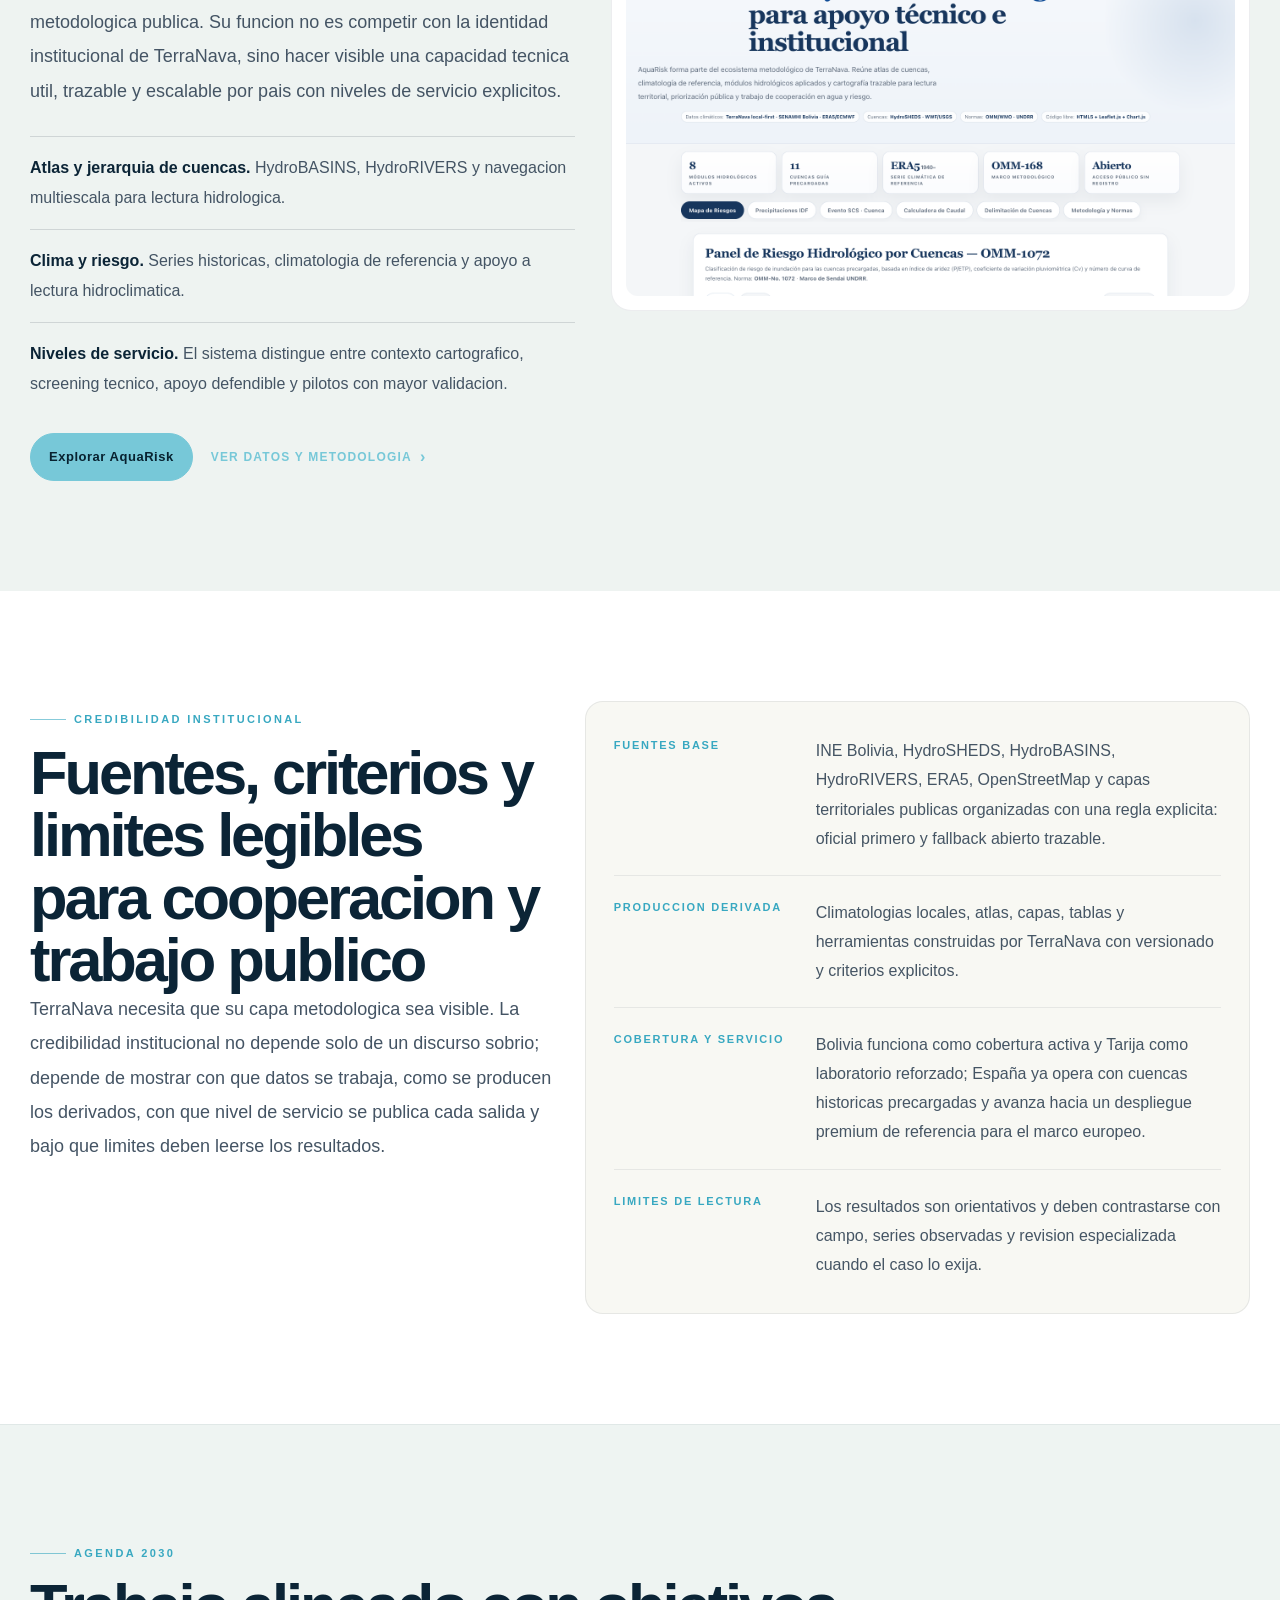
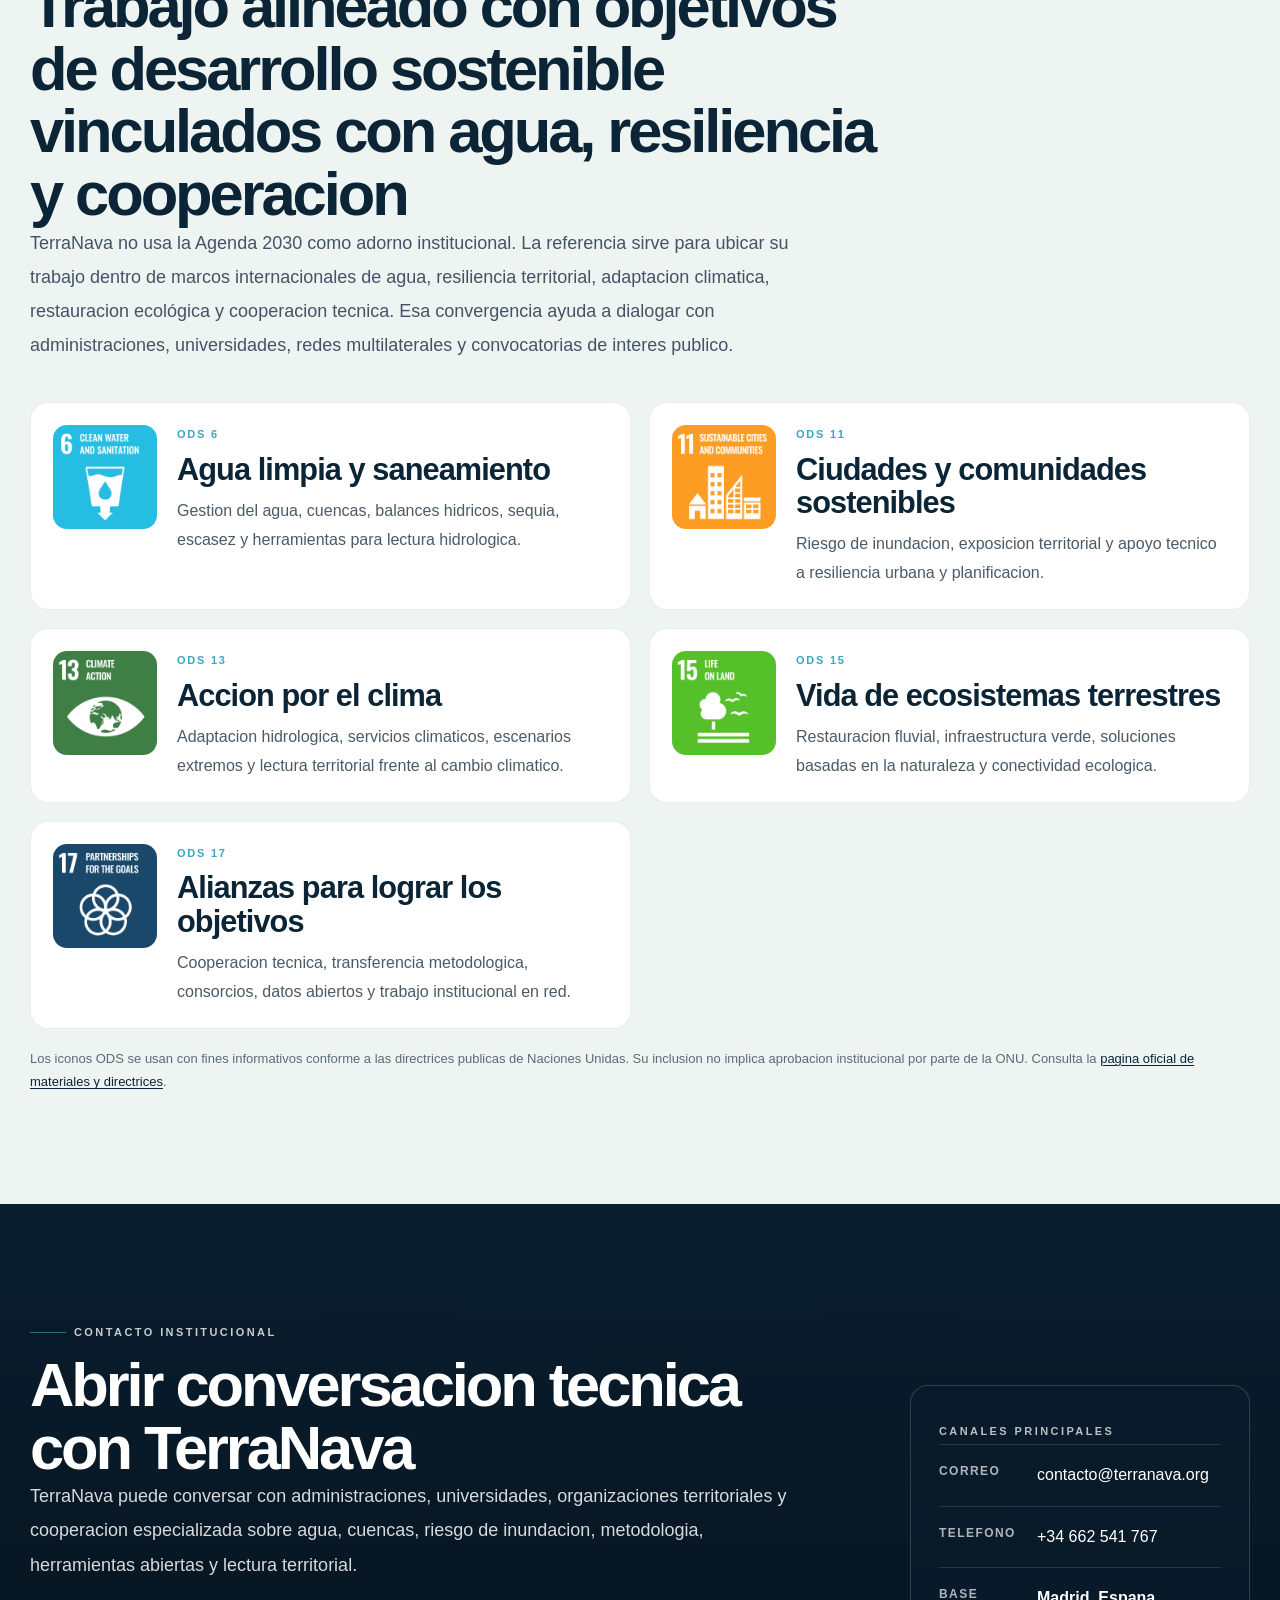
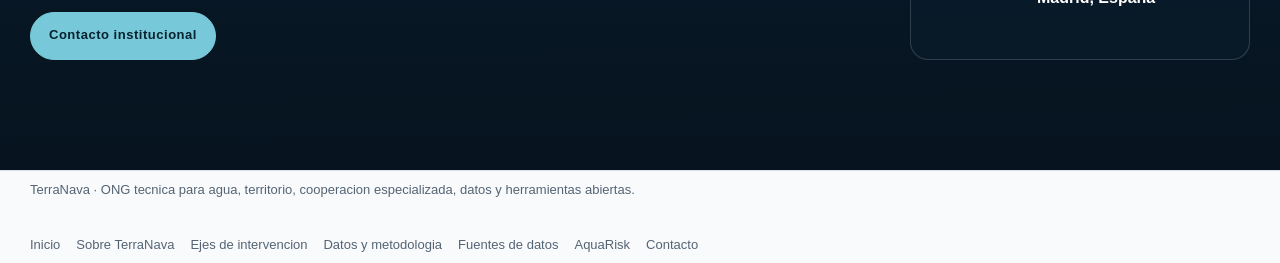
==== commit fd66f546: "Checkpoint TerraNava 2026-03-12" ====
--- a/index.html
+++ b/index.html
@@ -310,6 +310,7 @@
         <a href="/about/">Sobre TerraNava</a>
         <a href="/services/">Ejes de intervencion</a>
         <a href="/methodology/">Datos y metodologia</a>
+        <a href="/data-sources/">Fuentes de datos</a>
         <a href="/aquarisk/">AquaRisk</a>
         <a href="/contact/">Contacto</a>
       </div>
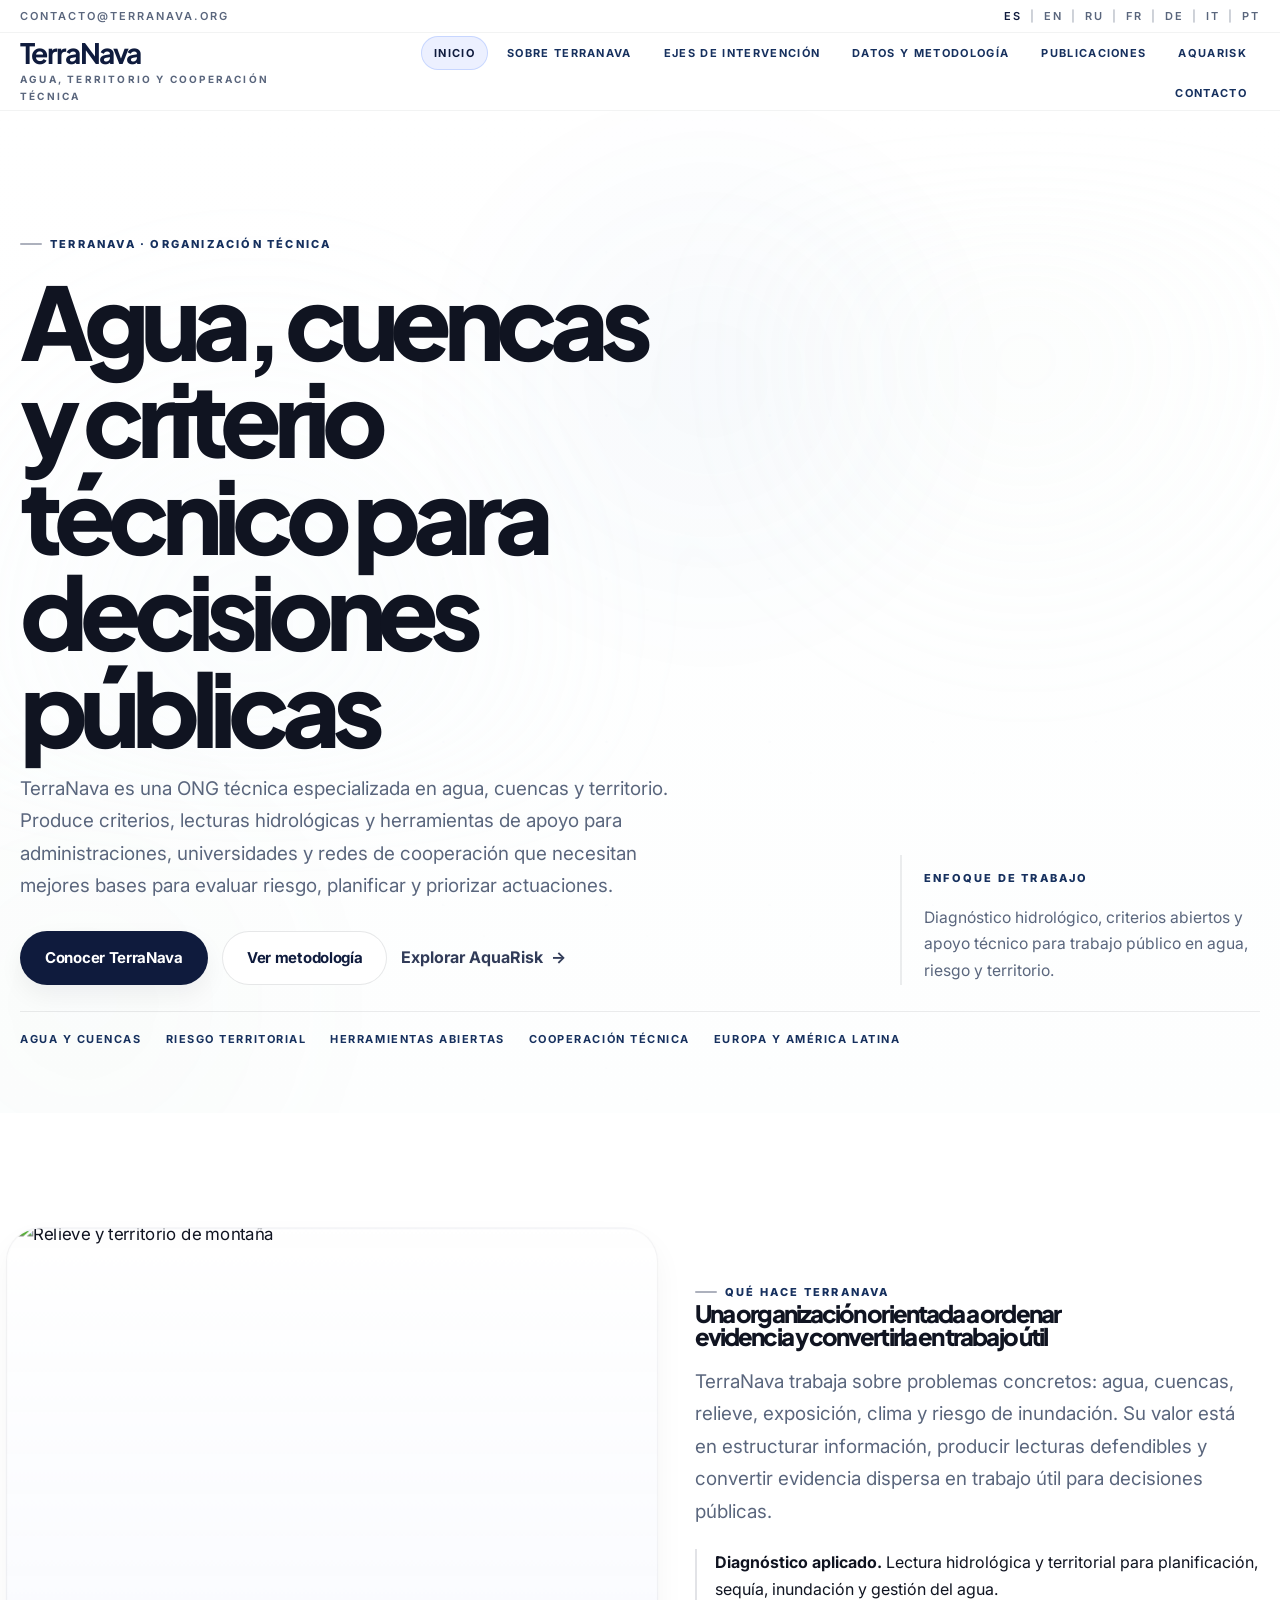
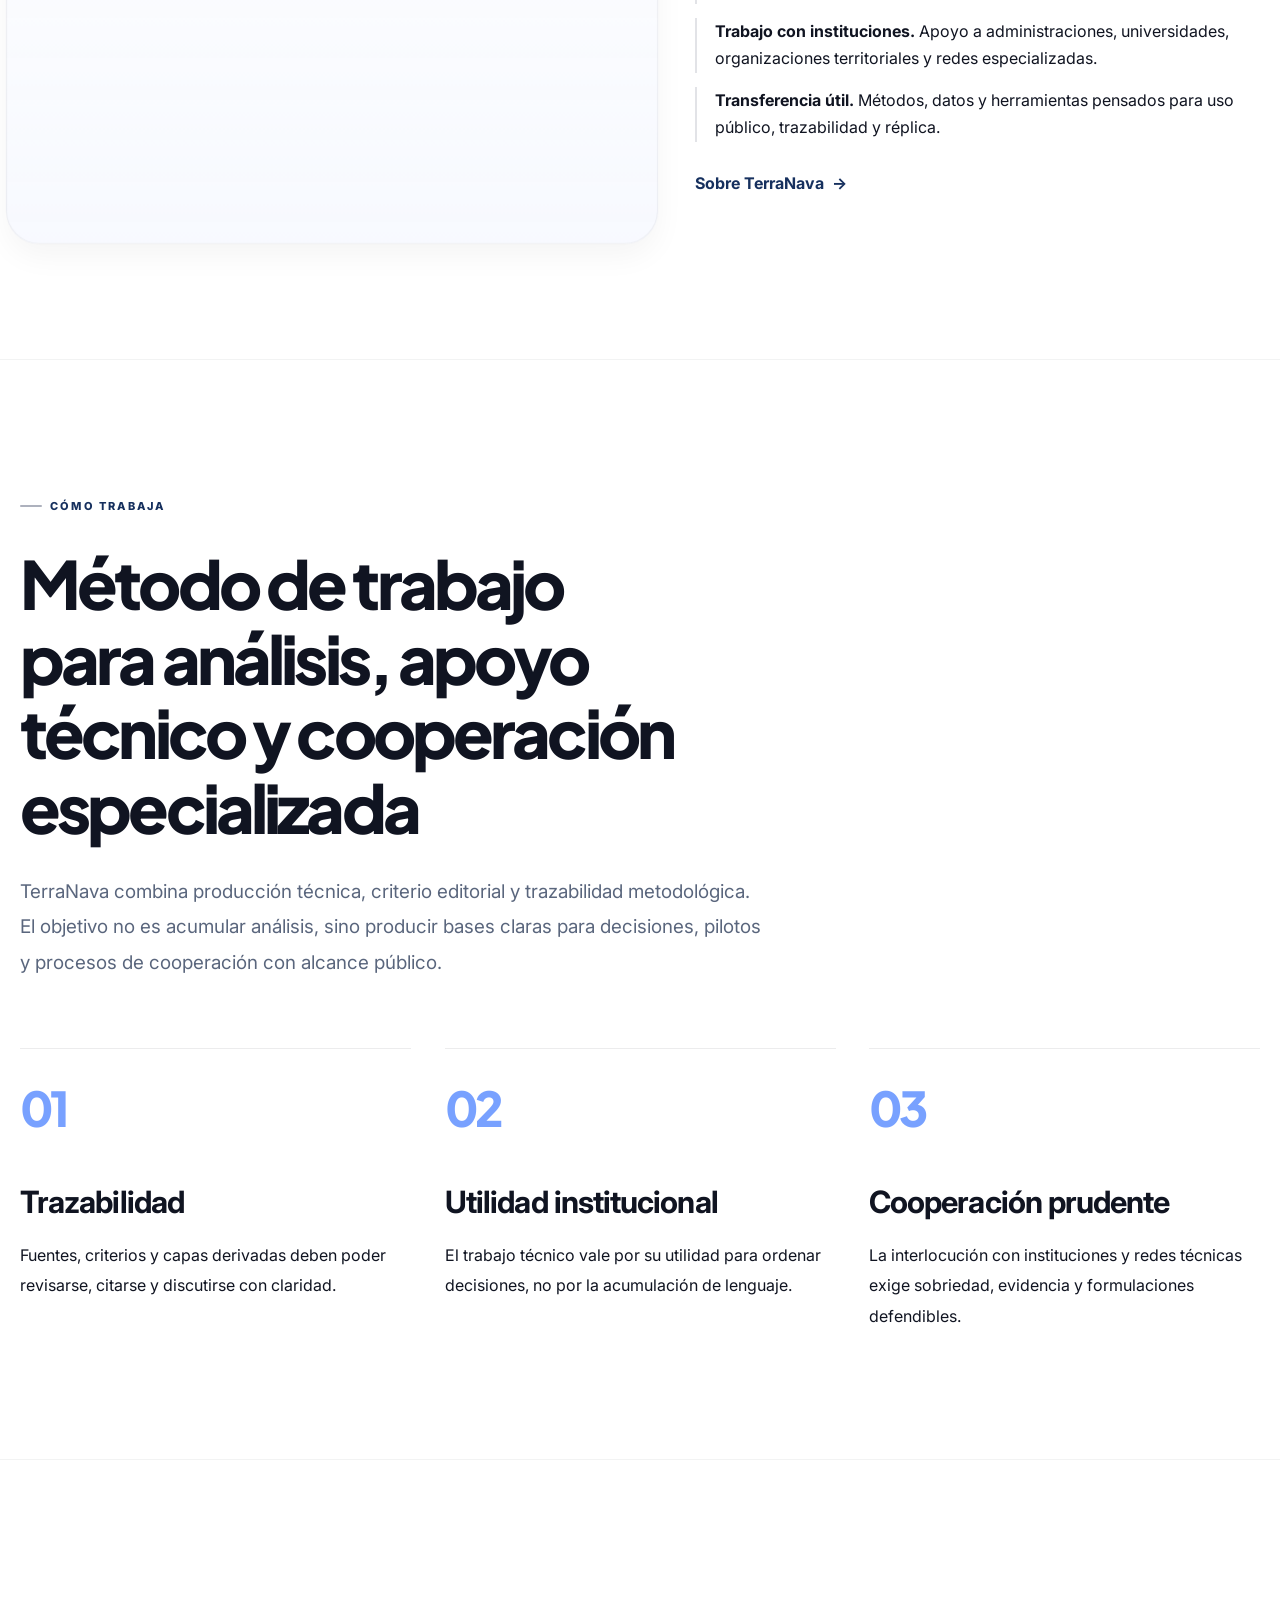
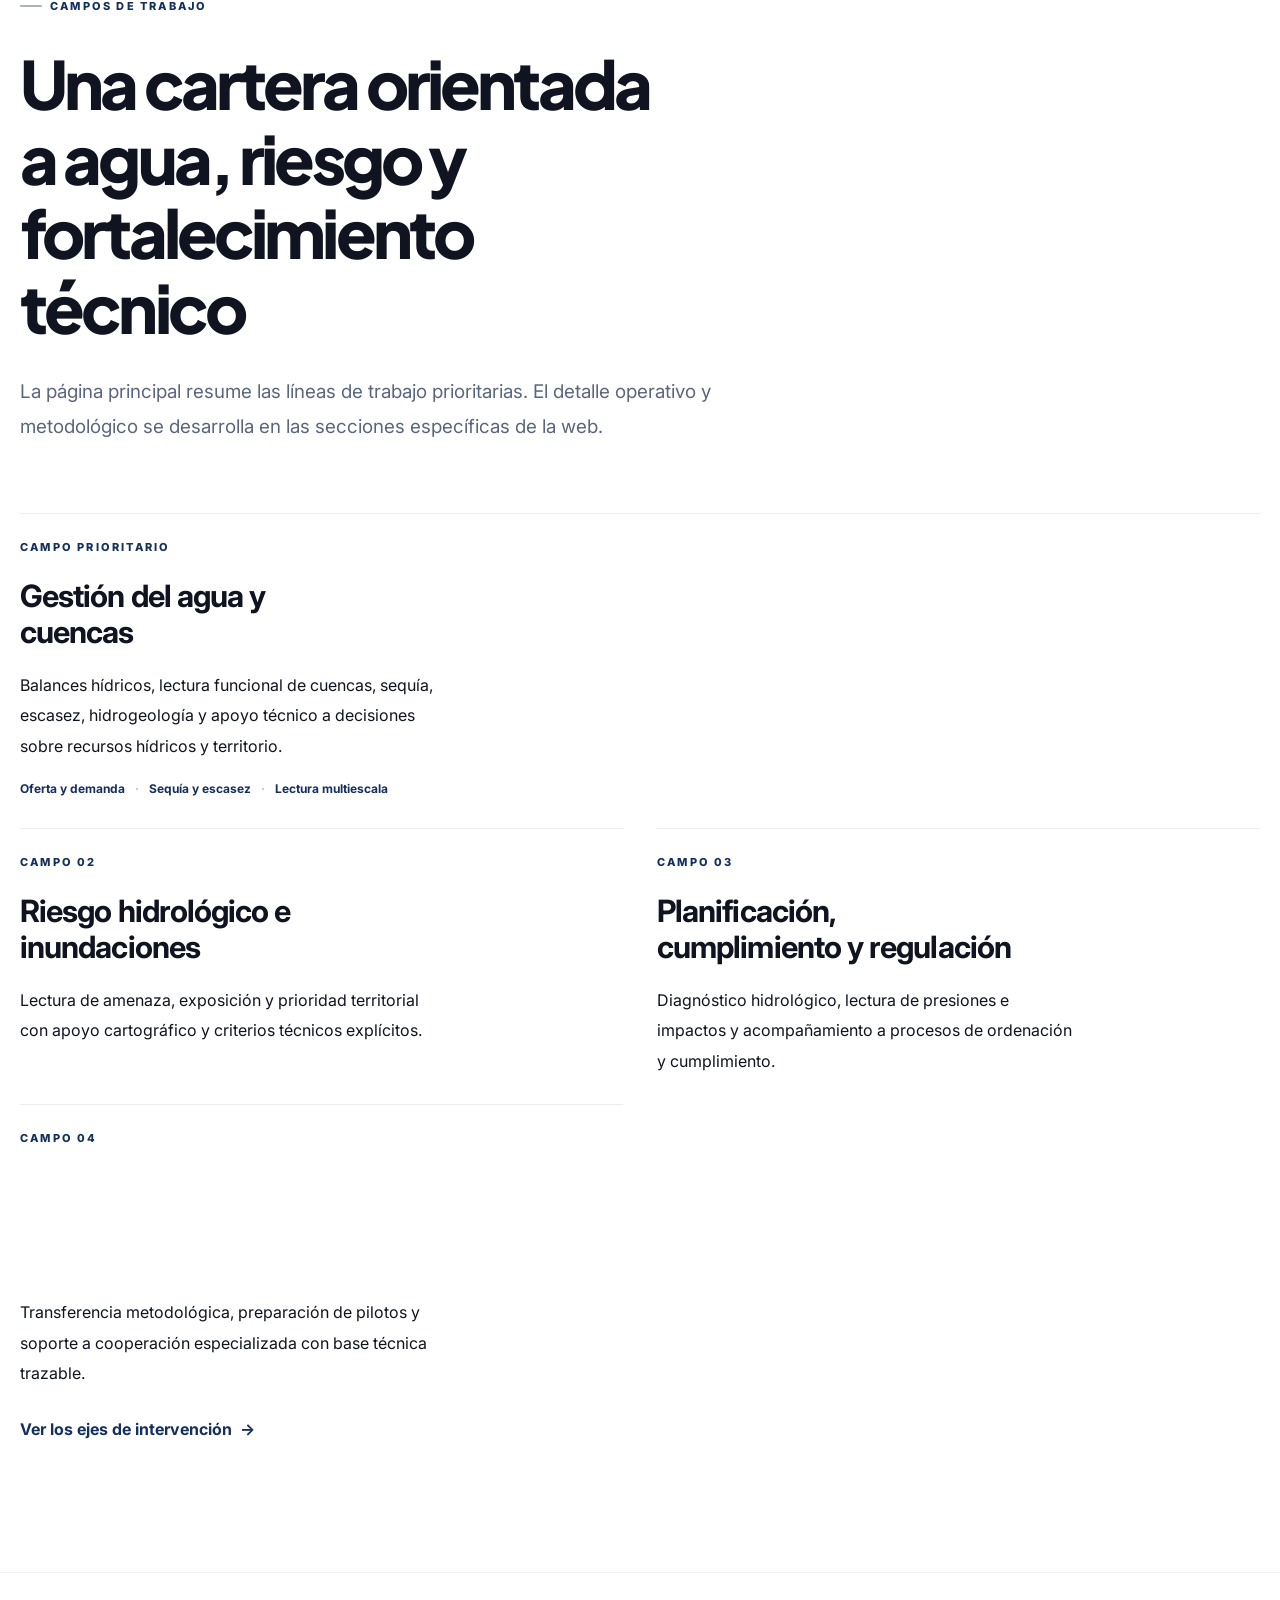
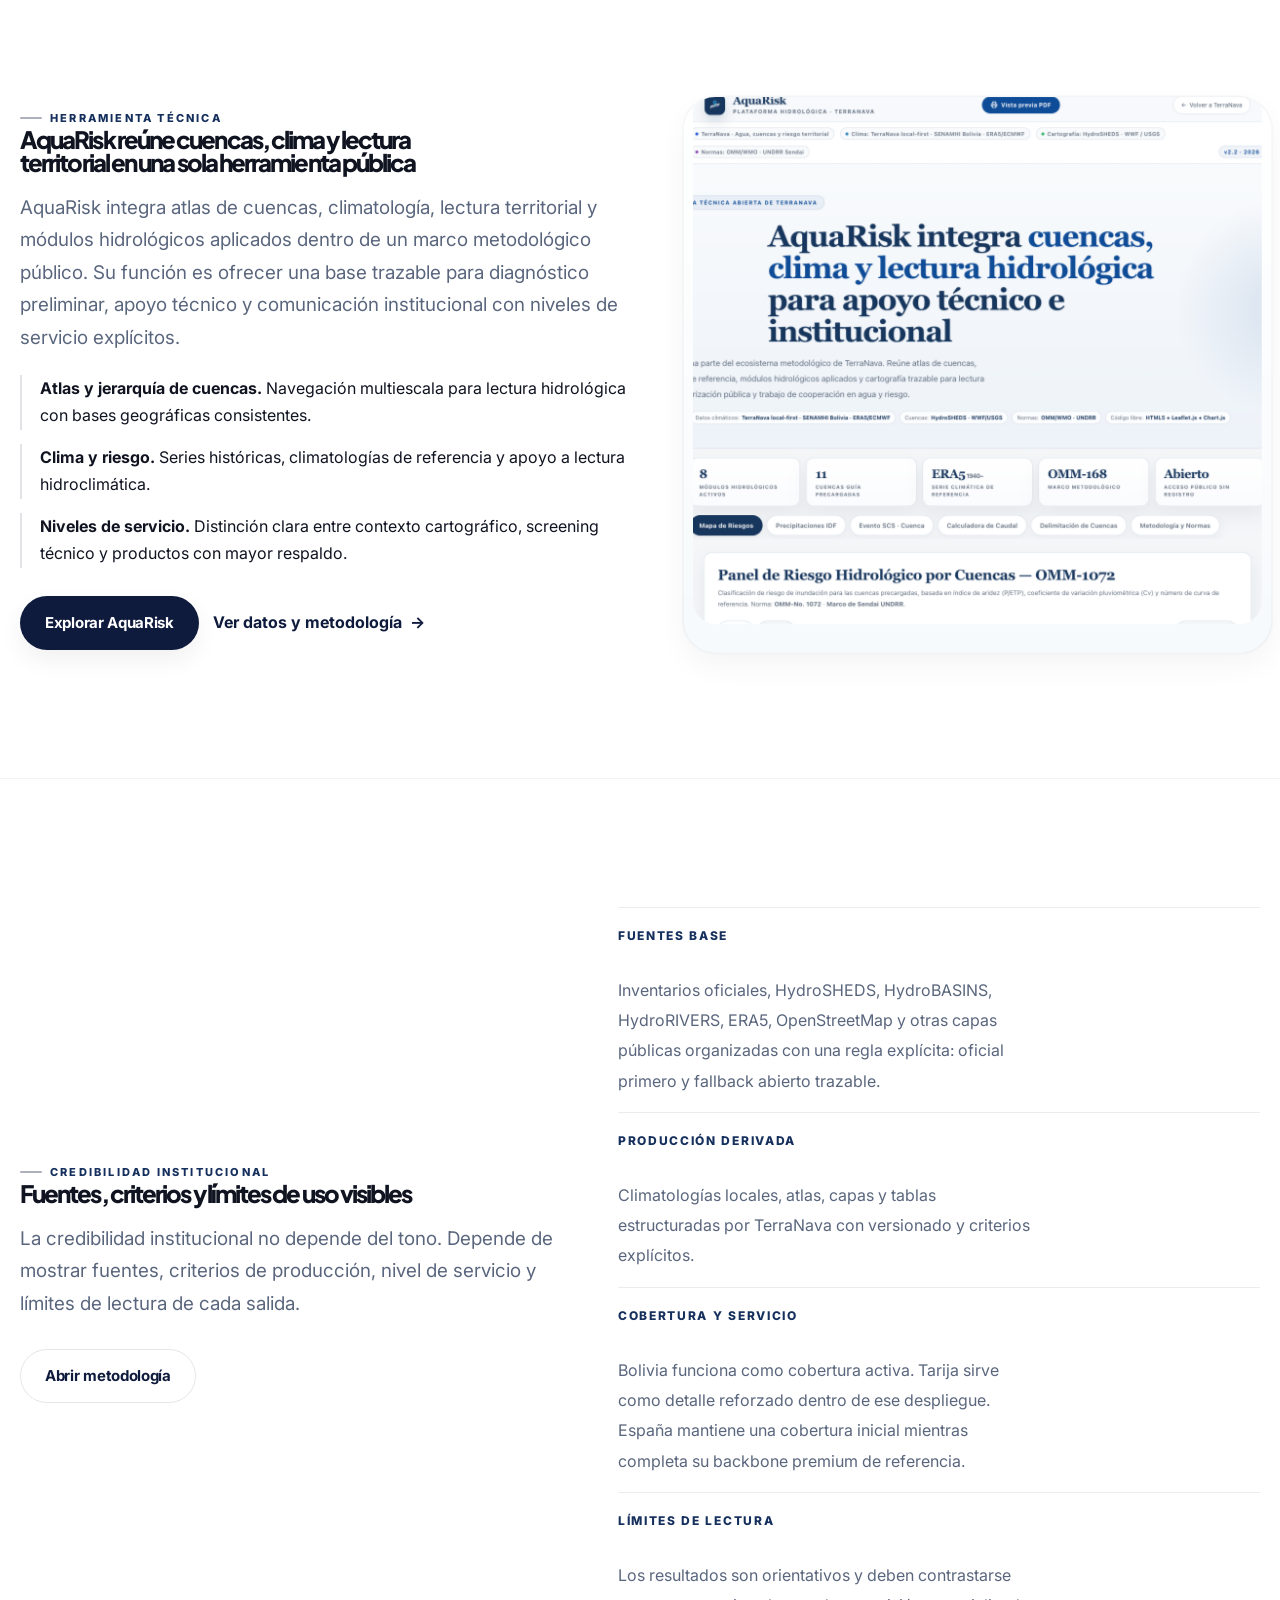
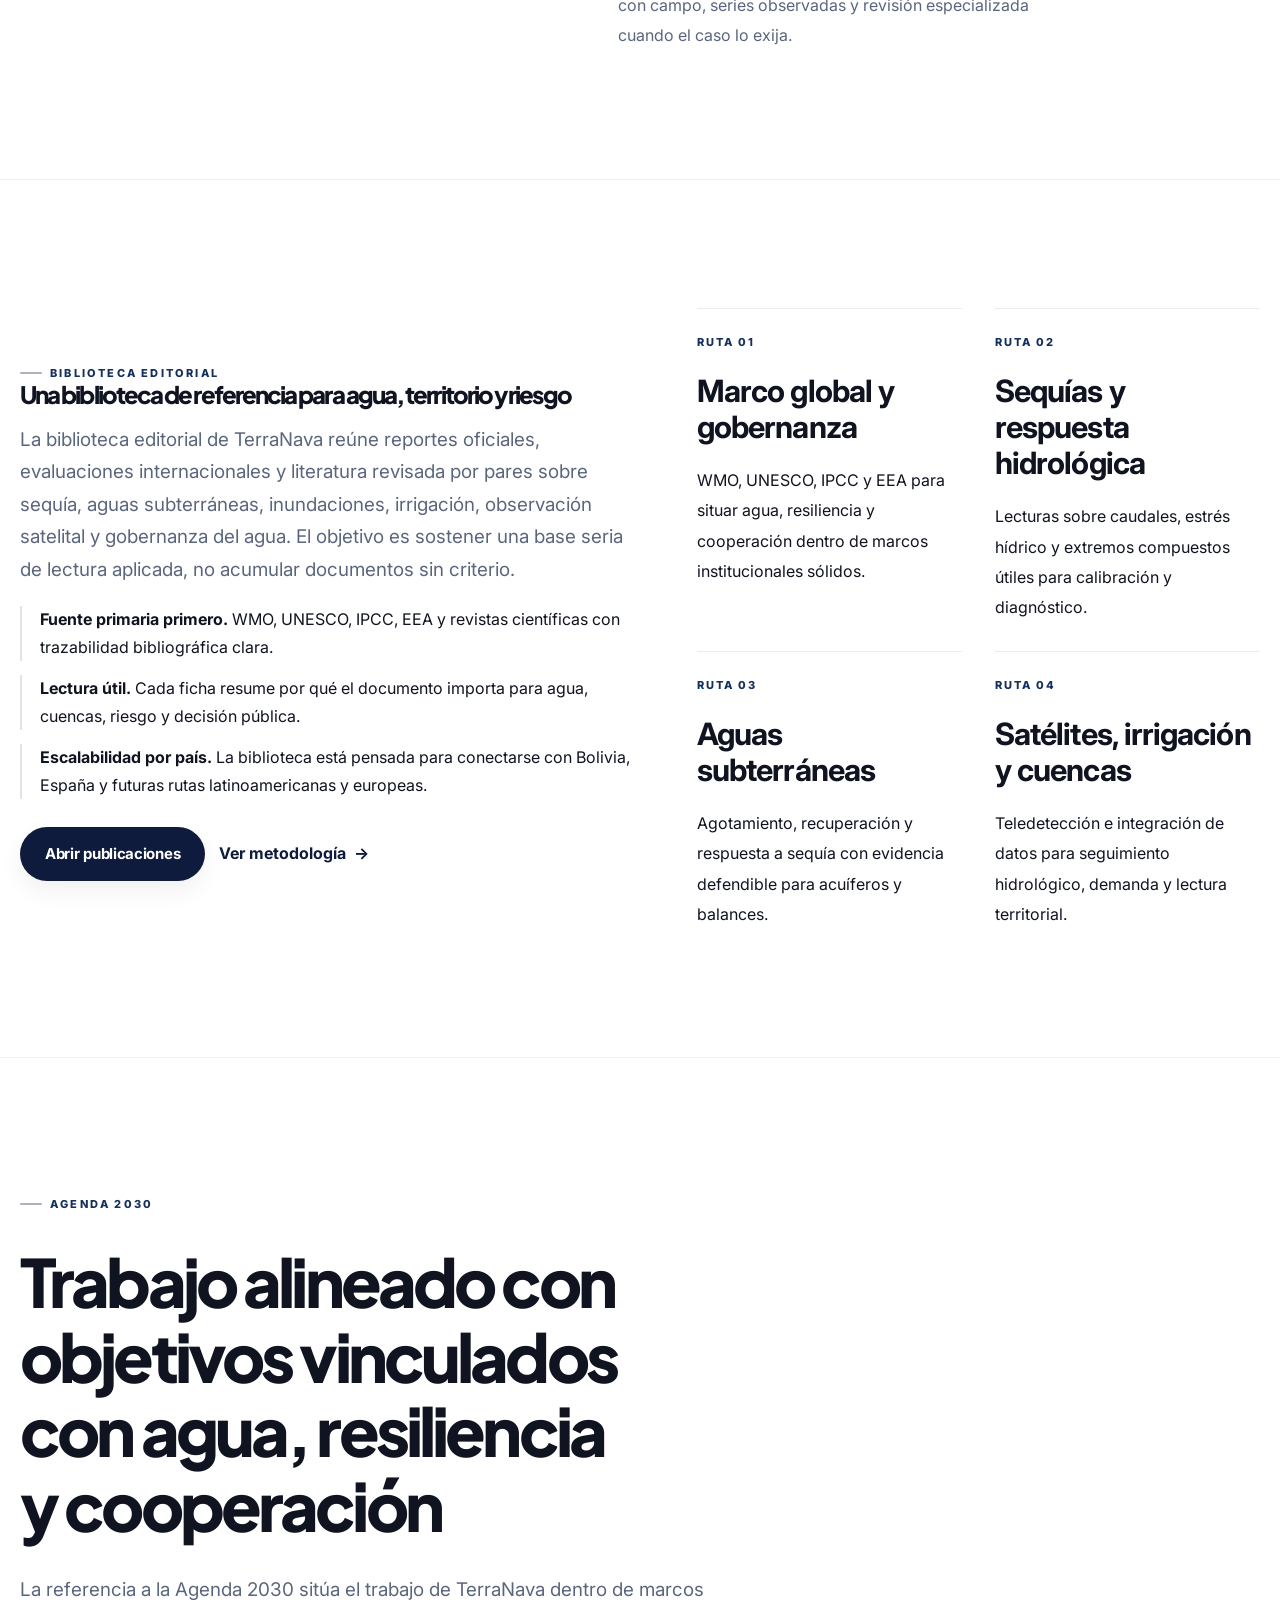
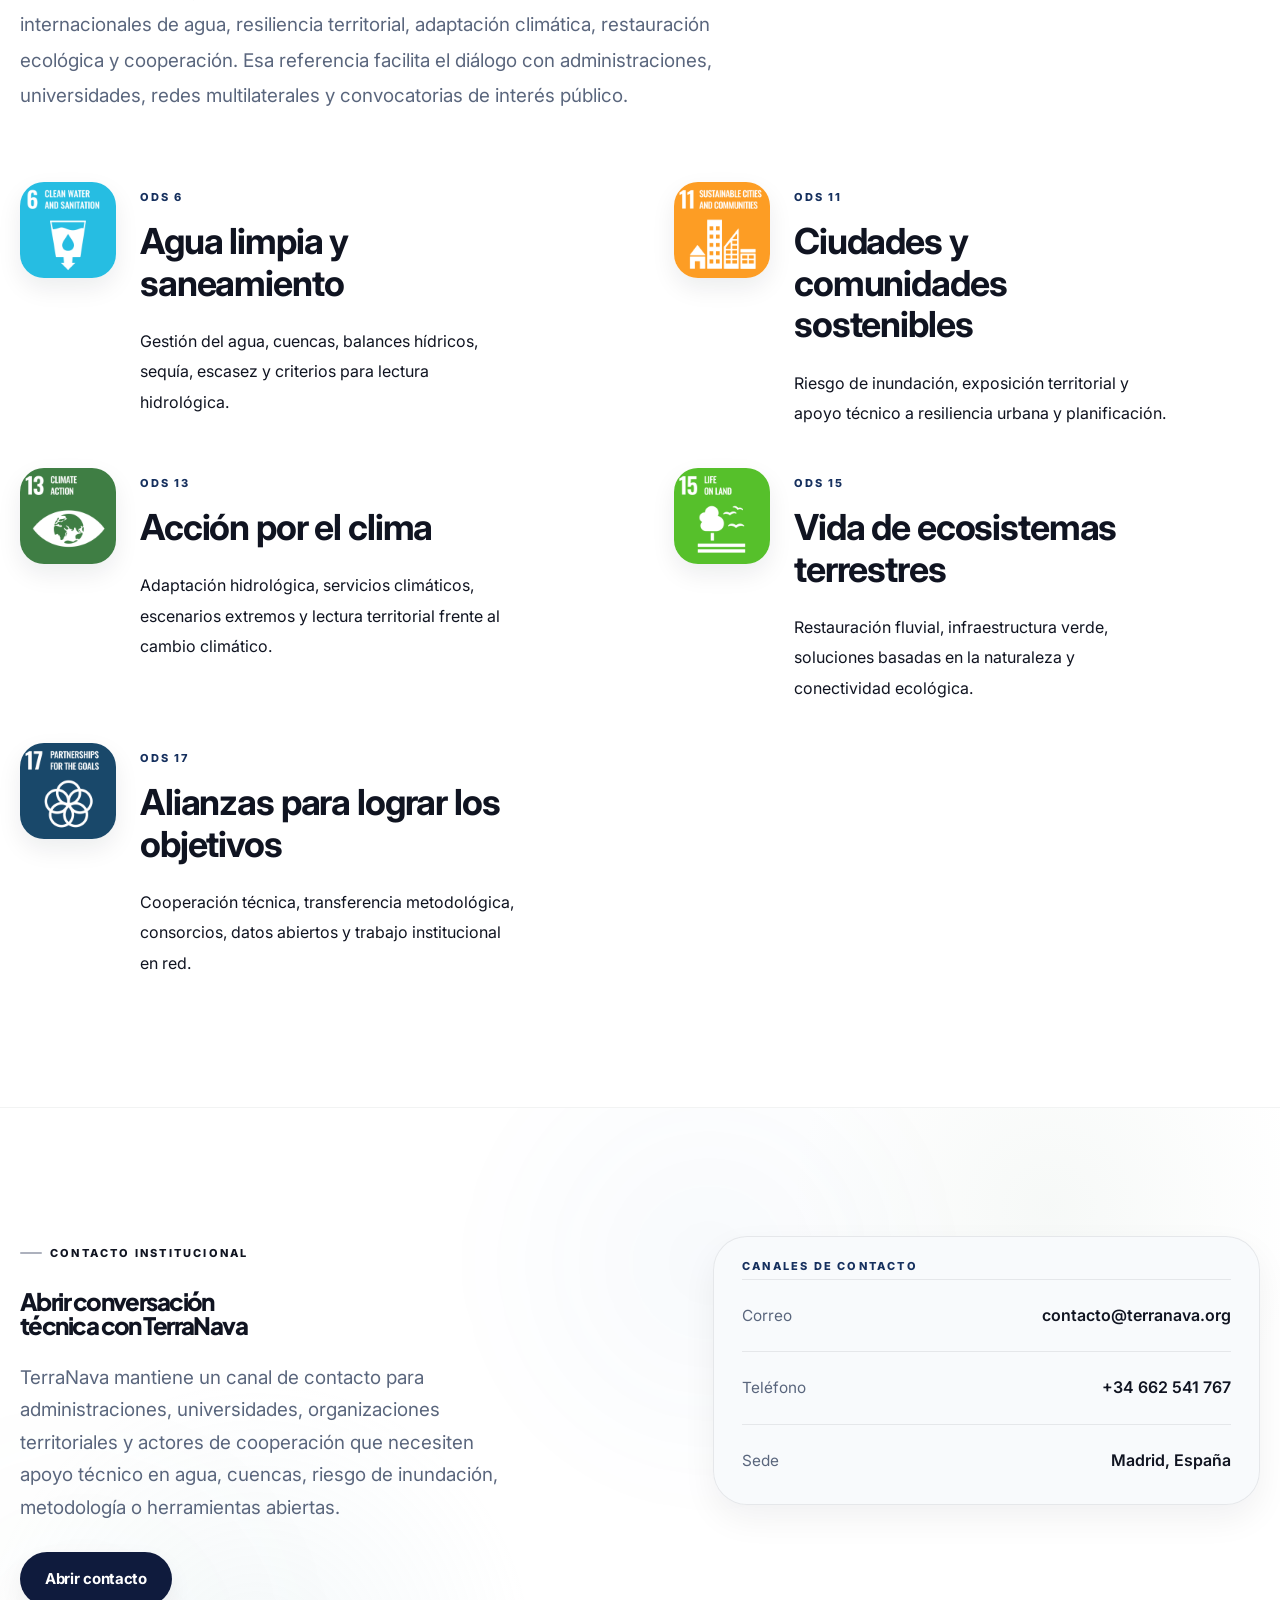
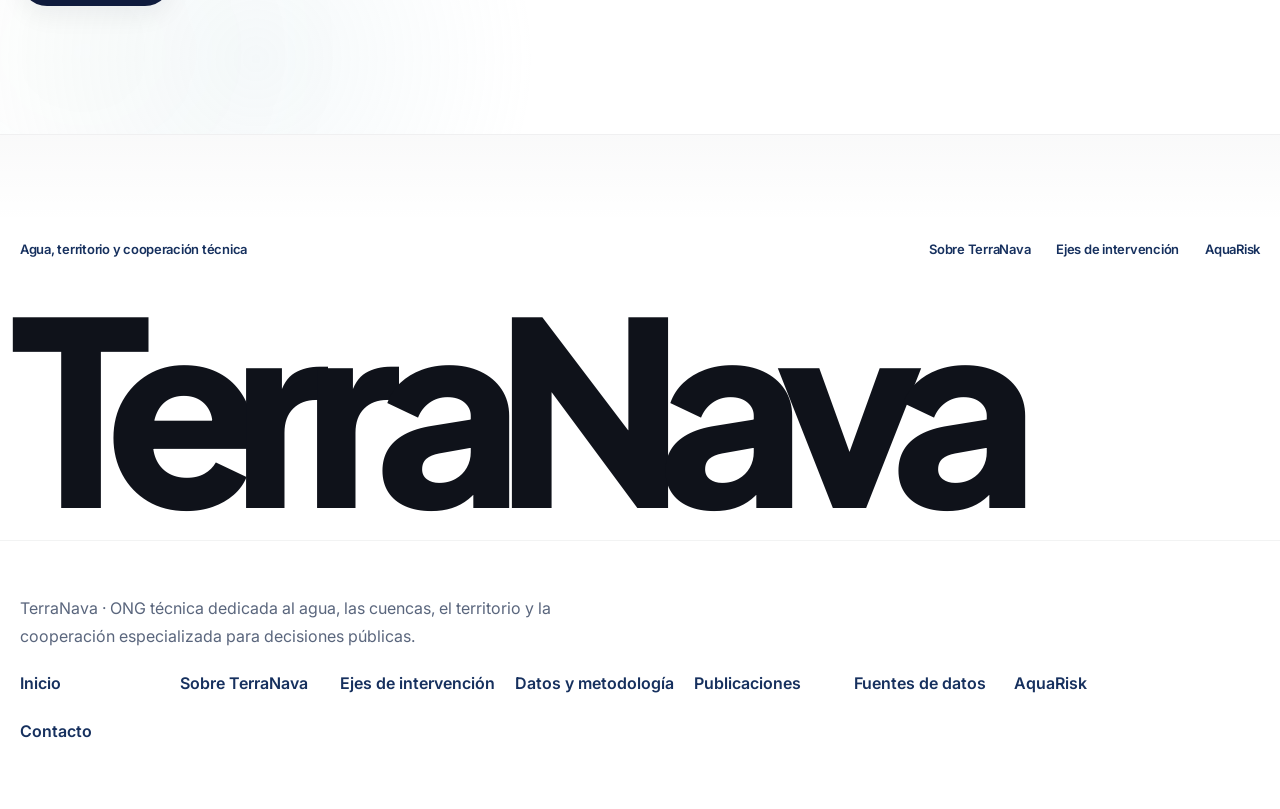
==== commit 3cbba224: "Checkpoint TerraNava 2026-03-24: site refresh, hydrology data, and new tools Update all site pages a" ====
--- a/index.html
+++ b/index.html
@@ -3,17 +3,17 @@
 <head>
 <meta charset="UTF-8"/>
 <meta name="viewport" content="width=device-width, initial-scale=1.0"/>
-<title>TerraNava | Agua, territorio y evidencia para decisiones publicas</title>
-<meta name="description" content="TerraNava es una ONG tecnica orientada al agua, el riesgo territorial, la cooperacion especializada y la produccion de herramientas y criterios para decisiones publicas en Europa y America Latina."/>
+<title>TerraNava | Agua, territorio y evidencia para decisiones públicas</title>
+<meta name="description" content="TerraNava es una ONG técnica especializada en agua, cuencas y riesgo territorial. Desarrolla criterios, herramientas y lecturas aplicadas para decisiones públicas en Europa y América Latina."/>
 <link rel="icon" href="data:image/svg+xml,%3Csvg xmlns='http://www.w3.org/2000/svg' viewBox='0 0 64 64'%3E%3Crect width='64' height='64' rx='10' fill='white'/%3E%3Cpath d='M12 38c8-8 14-5 20-10 6-5 12-3 20-10' fill='none' stroke='%230f4c97' stroke-width='4' stroke-linecap='round'/%3E%3Cpath d='M12 46c8-8 14-5 20-10 6-5 12-3 20-10' fill='none' stroke='%2317365d' stroke-width='2.8' stroke-linecap='round' opacity='.45'/%3E%3C/svg%3E"/>
-<link rel="stylesheet" href="/assets/site.css?v=20260310-3"/>
+<link rel="stylesheet" href="/assets/site.css?v=20260323-4"/>
 </head>
 <body data-page="home">
 <div class="topbar">
   <div class="shell">
     <div class="topbar-row">
       <div class="topbar-copy"><a href="mailto:contacto@terranava.org">contacto@terranava.org</a></div>
-      <div class="lang-switcher" aria-label="Seleccion de idioma">
+      <div class="lang-switcher" aria-label="Selección de idioma">
         <a data-lang="es" href="/">ES</a><span>|</span>
         <a data-lang="en" href="/">EN</a><span>|</span>
         <a data-lang="ru" href="/">RU</a><span>|</span>
@@ -32,15 +32,16 @@
       <a class="brand" href="/">
         <div class="brand-copy">
           <strong>TerraNava</strong>
-          <span>Agua, territorio y cooperacion tecnica</span>
+          <span>Agua, territorio y cooperación técnica</span>
         </div>
       </a>
-      <nav class="nav" aria-label="Navegacion principal">
+      <nav class="nav" aria-label="Navegación principal">
         <a href="/" aria-current="page">Inicio</a>
-        <a href="/about/">Sobre TerraNava</a>
-        <a href="/services/">Ejes de intervencion</a>
-        <a href="/methodology/">Datos y metodologia</a>
-        <a href="/aquarisk/">AquaRisk</a>
+        <a href="/about/" data-scroll-target="sobre-terranava">Sobre TerraNava</a>
+        <a href="/services/" data-scroll-target="ejes-intervencion">Ejes de intervención</a>
+        <a href="/methodology/" data-scroll-target="datos-metodologia">Datos y metodología</a>
+        <a href="/publications/">Publicaciones</a>
+        <a href="/aquarisk/" data-scroll-target="aquarisk-section">AquaRisk</a>
         <a href="/contact/">Contacto</a>
       </nav>
     </div>
@@ -52,18 +53,18 @@
     <div class="home-hero-media" aria-hidden="true"></div>
     <div class="shell home-hero-inner">
       <div class="home-hero-copy">
-        <div class="home-overline">TerraNava · ONG tecnica internacional</div>
-        <h1>Agua, cuencas y evidencia territorial para cooperacion tecnica y decisiones publicas</h1>
-        <p class="lead">TerraNava articula hidrologia aplicada, metodologia abierta y herramientas publicas para administraciones, universidades y redes de cooperacion que trabajan sobre agua, riesgo y territorio en Europa y America Latina. Su arquitectura actual se consolida sobre Bolivia y activa en España un backbone inicial de cuencas historicas precargadas, mientras el estandar premium europeo se completa con DEM, estaciones e informes reforzados.</p>
+        <div class="home-overline">TerraNava · organización técnica</div>
+        <h1>Agua, cuencas y criterio técnico para decisiones públicas</h1>
+        <p class="lead">TerraNava es una ONG técnica especializada en agua, cuencas y territorio. Produce criterios, lecturas hidrológicas y herramientas de apoyo para administraciones, universidades y redes de cooperación que necesitan mejores bases para evaluar riesgo, planificar y priorizar actuaciones.</p>
         <div class="hero-actions hero-actions-home">
           <a class="button button-home-primary" href="/about/">Conocer TerraNava</a>
-          <a class="button button-home-secondary" href="/methodology/">Ver metodologia</a>
+          <a class="button button-home-secondary" href="/methodology/">Ver metodología</a>
           <a class="text-link text-link-light" href="/aquarisk/">Explorar AquaRisk</a>
         </div>
       </div>
       <div class="home-hero-brief">
-        <div class="home-hero-brief-label">Cooperacion tecnica aplicada</div>
-        <p>Lectura hidrologica, criterios publicos, herramientas abiertas y trabajo territorial para interlocucion institucional y cooperacion especializada.</p>
+        <div class="home-hero-brief-label">Enfoque de trabajo</div>
+        <p>Diagnóstico hidrológico, criterios abiertos y apoyo técnico para trabajo público en agua, riesgo y territorio.</p>
       </div>
     </div>
     <div class="shell">
@@ -71,25 +72,25 @@
         <span>Agua y cuencas</span>
         <span>Riesgo territorial</span>
         <span>Herramientas abiertas</span>
-        <span>Cooperacion tecnica</span>
-        <span>Europa y America Latina</span>
-      </div>
-    </div>
-  </section>
-
-  <section class="home-section home-story">
+        <span>Cooperación técnica</span>
+        <span>Europa y América Latina</span>
+      </div>
+    </div>
+  </section>
+
+  <section class="home-section home-story" id="sobre-terranava">
     <div class="shell home-story-grid">
       <figure class="home-story-media">
-        <img src="https://terranava.org/wp-content/uploads/2025/06/ales-krivec-N-aTikX-b00-unsplash.jpg" alt="Relieve y territorio de montana"/>
+        <img src="https://terranava.org/wp-content/uploads/2025/06/ales-krivec-N-aTikX-b00-unsplash.jpg" alt="Relieve y territorio de montaña" loading="lazy" decoding="async"/>
       </figure>
       <div class="home-story-copy">
-        <div class="home-tag">Que hace TerraNava</div>
-        <h2>Una organizacion orientada a leer territorio, ordenar evidencia y convertirla en trabajo util</h2>
-        <p class="lead">TerraNava no se presenta como una marca abstracta ni como una consultoria de lenguaje tecnico. Su trabajo se concentra en problemas materiales: cuencas, relieve, exposicion, clima, riesgo de inundacion, agua y capacidad institucional para intervenir con criterio.</p>
+        <div class="home-tag">Qué hace TerraNava</div>
+        <h2>Una organización orientada a ordenar evidencia y convertirla en trabajo útil</h2>
+        <p class="lead">TerraNava trabaja sobre problemas concretos: agua, cuencas, relieve, exposición, clima y riesgo de inundación. Su valor está en estructurar información, producir lecturas defendibles y convertir evidencia dispersa en trabajo útil para decisiones públicas.</p>
         <div class="home-story-list">
-          <p><strong>Diagnostico aplicado.</strong> Lectura hidrologica y territorial para agua, sequia, inundacion y planificacion.</p>
-          <p><strong>Cooperacion tecnica.</strong> Acompanamiento a administraciones, universidades, organizaciones territoriales y redes de trabajo especializado.</p>
-          <p><strong>Transferencia abierta.</strong> Metodologia, datos y herramientas pensadas para uso publico, pilotos replicables y trabajo trazable.</p>
+          <p><strong>Diagnóstico aplicado.</strong> Lectura hidrológica y territorial para planificación, sequía, inundación y gestión del agua.</p>
+          <p><strong>Trabajo con instituciones.</strong> Apoyo a administraciones, universidades, organizaciones territoriales y redes especializadas.</p>
+          <p><strong>Transferencia útil.</strong> Métodos, datos y herramientas pensados para uso público, trazabilidad y réplica.</p>
         </div>
         <div class="action-row">
           <a class="text-link" href="/about/">Sobre TerraNava</a>
@@ -98,12 +99,12 @@
     </div>
   </section>
 
-  <section class="home-section home-method">
+  <section class="home-section home-method" id="datos-metodologia">
     <div class="shell">
       <div class="home-section-head home-section-head-light">
-        <div class="home-tag">Como trabaja</div>
-        <h2>Metodo institucional para cooperacion tecnica y trabajo territorial</h2>
-        <p class="lead">La organizacion combina produccion tecnica, prudencia editorial y trazabilidad metodologica. El objetivo no es solo generar analisis, sino construir bases defendibles para decisiones, pilotos y procesos de cooperacion.</p>
+        <div class="home-tag">Cómo trabaja</div>
+        <h2>Método de trabajo para análisis, apoyo técnico y cooperación especializada</h2>
+        <p class="lead">TerraNava combina producción técnica, criterio editorial y trazabilidad metodológica. El objetivo no es acumular análisis, sino producir bases claras para decisiones, pilotos y procesos de cooperación con alcance público.</p>
       </div>
       <div class="home-method-grid">
         <article class="home-method-item">
@@ -114,75 +115,75 @@
         <article class="home-method-item">
           <span>02</span>
           <h3>Utilidad institucional</h3>
-          <p>El trabajo tecnico vale por su capacidad para ordenar decisiones publicas, no por la acumulacion de lenguaje.</p>
+          <p>El trabajo técnico vale por su utilidad para ordenar decisiones, no por la acumulación de lenguaje.</p>
         </article>
         <article class="home-method-item">
           <span>03</span>
-          <h3>Cooperacion prudente</h3>
-          <p>La interlocucion con redes tecnicas e instituciones exige sobriedad, evidencia y una formulacion defendible.</p>
-        </article>
-      </div>
-    </div>
-  </section>
-
-  <section class="home-section home-fields">
+          <h3>Cooperación prudente</h3>
+          <p>La interlocución con instituciones y redes técnicas exige sobriedad, evidencia y formulaciones defendibles.</p>
+        </article>
+      </div>
+    </div>
+  </section>
+
+  <section class="home-section home-fields" id="ejes-intervencion">
     <div class="shell">
       <div class="home-section-head">
         <div class="home-tag">Campos de trabajo</div>
-        <h2>Una cartera institucional orientada a agua, riesgo y fortalecimiento tecnico</h2>
-        <p class="lead">La home no necesita listar todos los servicios para transmitir capacidad. TerraNava presenta aqui sus lineas de trabajo principales y deriva el detalle completo a la cartera institucional.</p>
+        <h2>Una cartera orientada a agua, riesgo y fortalecimiento técnico</h2>
+        <p class="lead">La página principal resume las líneas de trabajo prioritarias. El detalle operativo y metodológico se desarrolla en las secciones específicas de la web.</p>
       </div>
       <div class="home-fields-grid">
         <article class="home-field-card home-field-card-large">
           <div class="home-field-label">Campo prioritario</div>
-          <h3>Gestion del agua y cuencas</h3>
-          <p>Balances hidricos, lectura funcional de cuencas, sequias, escasez, hidrogeologia y apoyo a decisiones sobre recursos hidricos y territorio.</p>
+          <h3>Gestión del agua y cuencas</h3>
+          <p>Balances hídricos, lectura funcional de cuencas, sequía, escasez, hidrogeología y apoyo técnico a decisiones sobre recursos hídricos y territorio.</p>
           <ul class="home-inline-list">
             <li>Oferta y demanda</li>
-            <li>Sequia y escasez</li>
+            <li>Sequía y escasez</li>
             <li>Lectura multiescala</li>
           </ul>
         </article>
         <article class="home-field-card">
           <div class="home-field-label">Campo 02</div>
-          <h3>Riesgo hidrologico e inundaciones</h3>
-          <p>Lectura de amenaza, exposicion y prioridad territorial con herramientas de apoyo institucional y mapas abiertos.</p>
+          <h3>Riesgo hidrológico e inundaciones</h3>
+          <p>Lectura de amenaza, exposición y prioridad territorial con apoyo cartográfico y criterios técnicos explícitos.</p>
         </article>
         <article class="home-field-card">
           <div class="home-field-label">Campo 03</div>
-          <h3>Planificacion, cumplimiento y regulacion</h3>
-          <p>Diagnosticos hidrologicos, lectura de presiones e impactos y acompanamiento a procesos tecnicos de ordenacion y cumplimiento.</p>
+          <h3>Planificación, cumplimiento y regulación</h3>
+          <p>Diagnóstico hidrológico, lectura de presiones e impactos y acompañamiento a procesos de ordenación y cumplimiento.</p>
         </article>
         <article class="home-field-card">
           <div class="home-field-label">Campo 04</div>
-          <h3>Formacion, datos y fortalecimiento institucional</h3>
-          <p>Transferencia metodologica, estructuracion de pilotos, herramientas abiertas y soporte a procesos de cooperacion especializada.</p>
+          <h3>Formación, datos y fortalecimiento institucional</h3>
+          <p>Transferencia metodológica, preparación de pilotos y soporte a cooperación especializada con base técnica trazable.</p>
         </article>
       </div>
       <div class="action-row">
-        <a class="text-link" href="/services/">Ver los ejes de intervencion</a>
-      </div>
-    </div>
-  </section>
-
-  <section class="home-section home-tool">
+        <a class="text-link" href="/services/">Ver los ejes de intervención</a>
+      </div>
+    </div>
+  </section>
+
+  <section class="home-section home-tool" id="aquarisk-section">
     <div class="shell home-tool-grid">
       <div class="home-tool-copy">
-        <div class="home-tag">Herramienta tecnica</div>
-        <h2>AquaRisk es la capa abierta del ecosistema TerraNava</h2>
-        <p class="lead">AquaRisk integra atlas de cuencas, climatologia, lectura territorial y modulos hidrologicos aplicados dentro de una arquitectura metodologica publica. Su funcion no es competir con la identidad institucional de TerraNava, sino hacer visible una capacidad tecnica util, trazable y escalable por pais con niveles de servicio explicitos.</p>
+        <div class="home-tag">Herramienta técnica</div>
+        <h2>AquaRisk reúne cuencas, clima y lectura territorial en una sola herramienta pública</h2>
+        <p class="lead">AquaRisk integra atlas de cuencas, climatología, lectura territorial y módulos hidrológicos aplicados dentro de un marco metodológico público. Su función es ofrecer una base trazable para diagnóstico preliminar, apoyo técnico y comunicación institucional con niveles de servicio explícitos.</p>
         <div class="home-tool-list">
-          <p><strong>Atlas y jerarquia de cuencas.</strong> HydroBASINS, HydroRIVERS y navegacion multiescala para lectura hidrologica.</p>
-          <p><strong>Clima y riesgo.</strong> Series historicas, climatologia de referencia y apoyo a lectura hidroclimatica.</p>
-          <p><strong>Niveles de servicio.</strong> El sistema distingue entre contexto cartografico, screening tecnico, apoyo defendible y pilotos con mayor validacion.</p>
+          <p><strong>Atlas y jerarquía de cuencas.</strong> Navegación multiescala para lectura hidrológica con bases geográficas consistentes.</p>
+          <p><strong>Clima y riesgo.</strong> Series históricas, climatologías de referencia y apoyo a lectura hidroclimática.</p>
+          <p><strong>Niveles de servicio.</strong> Distinción clara entre contexto cartográfico, screening técnico y productos con mayor respaldo.</p>
         </div>
         <div class="hero-actions">
           <a class="button button-home-primary" href="/aquarisk/">Explorar AquaRisk</a>
-          <a class="text-link text-link-lightless" href="/methodology/">Ver datos y metodologia</a>
+          <a class="text-link text-link-lightless" href="/methodology/">Ver datos y metodología</a>
         </div>
       </div>
       <figure class="home-tool-shot">
-        <img src="/assets/media/aquarisk-home.png" alt="Vista de AquaRisk dentro del ecosistema TerraNava"/>
+        <img src="/assets/media/aquarisk-home.png" alt="Vista de AquaRisk dentro del ecosistema TerraNava" loading="lazy" decoding="async"/>
       </figure>
     </div>
   </section>
@@ -191,28 +192,69 @@
     <div class="shell home-evidence-grid">
       <div class="home-evidence-copy">
         <div class="home-tag">Credibilidad institucional</div>
-        <h2>Fuentes, criterios y limites legibles para cooperacion y trabajo publico</h2>
-        <p class="lead">TerraNava necesita que su capa metodologica sea visible. La credibilidad institucional no depende solo de un discurso sobrio; depende de mostrar con que datos se trabaja, como se producen los derivados, con que nivel de servicio se publica cada salida y bajo que limites deben leerse los resultados.</p>
+        <h2>Fuentes, criterios y límites de uso visibles</h2>
+        <p class="lead">La credibilidad institucional no depende del tono. Depende de mostrar fuentes, criterios de producción, nivel de servicio y límites de lectura de cada salida.</p>
         <div class="action-row">
-          <a class="button button-home-secondary" href="/methodology/">Abrir metodologia</a>
+          <a class="button button-home-secondary" href="/methodology/">Abrir metodología</a>
         </div>
       </div>
       <div class="home-dossier">
         <article class="home-dossier-row">
           <span>Fuentes base</span>
-          <p>INE Bolivia, HydroSHEDS, HydroBASINS, HydroRIVERS, ERA5, OpenStreetMap y capas territoriales publicas organizadas con una regla explicita: oficial primero y fallback abierto trazable.</p>
+          <p>Inventarios oficiales, HydroSHEDS, HydroBASINS, HydroRIVERS, ERA5, OpenStreetMap y otras capas públicas organizadas con una regla explícita: oficial primero y fallback abierto trazable.</p>
         </article>
         <article class="home-dossier-row">
-          <span>Produccion derivada</span>
-          <p>Climatologias locales, atlas, capas, tablas y herramientas construidas por TerraNava con versionado y criterios explicitos.</p>
+          <span>Producción derivada</span>
+          <p>Climatologías locales, atlas, capas y tablas estructuradas por TerraNava con versionado y criterios explícitos.</p>
         </article>
         <article class="home-dossier-row">
           <span>Cobertura y servicio</span>
-          <p>Bolivia funciona como cobertura activa y Tarija como laboratorio reforzado; España ya opera con cuencas historicas precargadas y avanza hacia un despliegue premium de referencia para el marco europeo.</p>
+          <p>Bolivia funciona como cobertura activa. Tarija sirve como detalle reforzado dentro de ese despliegue. España mantiene una cobertura inicial mientras completa su backbone premium de referencia.</p>
         </article>
         <article class="home-dossier-row">
-          <span>Limites de lectura</span>
-          <p>Los resultados son orientativos y deben contrastarse con campo, series observadas y revision especializada cuando el caso lo exija.</p>
+          <span>Límites de lectura</span>
+          <p>Los resultados son orientativos y deben contrastarse con campo, series observadas y revisión especializada cuando el caso lo exija.</p>
+        </article>
+      </div>
+    </div>
+  </section>
+
+  <section class="home-section home-publications">
+    <div class="shell home-publications-grid">
+      <div class="home-publications-copy">
+        <div class="home-tag">Biblioteca editorial</div>
+        <h2>Una biblioteca de referencia para agua, territorio y riesgo</h2>
+        <p class="lead">La biblioteca editorial de TerraNava reúne reportes oficiales, evaluaciones internacionales y literatura revisada por pares sobre sequía, aguas subterráneas, inundaciones, irrigación, observación satelital y gobernanza del agua. El objetivo es sostener una base seria de lectura aplicada, no acumular documentos sin criterio.</p>
+        <div class="home-story-list">
+          <p><strong>Fuente primaria primero.</strong> WMO, UNESCO, IPCC, EEA y revistas científicas con trazabilidad bibliográfica clara.</p>
+          <p><strong>Lectura útil.</strong> Cada ficha resume por qué el documento importa para agua, cuencas, riesgo y decisión pública.</p>
+          <p><strong>Escalabilidad por país.</strong> La biblioteca está pensada para conectarse con Bolivia, España y futuras rutas latinoamericanas y europeas.</p>
+        </div>
+        <div class="hero-actions">
+          <a class="button button-home-primary" href="/publications/">Abrir publicaciones</a>
+          <a class="text-link text-link-lightless" href="/methodology/">Ver metodología</a>
+        </div>
+      </div>
+      <div class="home-publications-rail">
+        <article class="home-publication-card">
+          <strong>Ruta 01</strong>
+          <h3>Marco global y gobernanza</h3>
+          <p>WMO, UNESCO, IPCC y EEA para situar agua, resiliencia y cooperación dentro de marcos institucionales sólidos.</p>
+        </article>
+        <article class="home-publication-card">
+          <strong>Ruta 02</strong>
+          <h3>Sequías y respuesta hidrológica</h3>
+          <p>Lecturas sobre caudales, estrés hídrico y extremos compuestos útiles para calibración y diagnóstico.</p>
+        </article>
+        <article class="home-publication-card">
+          <strong>Ruta 03</strong>
+          <h3>Aguas subterráneas</h3>
+          <p>Agotamiento, recuperación y respuesta a sequía con evidencia defendible para acuíferos y balances.</p>
+        </article>
+        <article class="home-publication-card">
+          <strong>Ruta 04</strong>
+          <h3>Satélites, irrigación y cuencas</h3>
+          <p>Teledetección e integración de datos para seguimiento hidrológico, demanda y lectura territorial.</p>
         </article>
       </div>
     </div>
@@ -222,52 +264,61 @@
     <div class="shell">
       <div class="home-section-head">
         <div class="home-tag">Agenda 2030</div>
-        <h2>Trabajo alineado con objetivos de desarrollo sostenible vinculados con agua, resiliencia y cooperacion</h2>
-        <p class="lead">TerraNava no usa la Agenda 2030 como adorno institucional. La referencia sirve para ubicar su trabajo dentro de marcos internacionales de agua, resiliencia territorial, adaptacion climatica, restauracion ecológica y cooperacion tecnica. Esa convergencia ayuda a dialogar con administraciones, universidades, redes multilaterales y convocatorias de interes publico.</p>
+        <h2>Trabajo alineado con objetivos vinculados con agua, resiliencia y cooperación</h2>
+        <p class="lead">La referencia a la Agenda 2030 sitúa el trabajo de TerraNava dentro de marcos internacionales de agua, resiliencia territorial, adaptación climática, restauración ecológica y cooperación. Esa referencia facilita el diálogo con administraciones, universidades, redes multilaterales y convocatorias de interés público.</p>
       </div>
       <div class="home-ods-grid" aria-label="Objetivos de desarrollo sostenible prioritarios">
         <article class="home-ods-card">
-          <img src="/assets/media/ods/goal-06.png" alt="ODS 6 Agua limpia y saneamiento"/>
-          <div>
-            <strong>ODS 6</strong>
-            <h3>Agua limpia y saneamiento</h3>
-            <p>Gestion del agua, cuencas, balances hidricos, sequia, escasez y herramientas para lectura hidrologica.</p>
-          </div>
-        </article>
-        <article class="home-ods-card">
-          <img src="/assets/media/ods/goal-11.png" alt="ODS 11 Ciudades y comunidades sostenibles"/>
-          <div>
-            <strong>ODS 11</strong>
-            <h3>Ciudades y comunidades sostenibles</h3>
-            <p>Riesgo de inundacion, exposicion territorial y apoyo tecnico a resiliencia urbana y planificacion.</p>
-          </div>
-        </article>
-        <article class="home-ods-card">
-          <img src="/assets/media/ods/goal-13.png" alt="ODS 13 Accion por el clima"/>
-          <div>
-            <strong>ODS 13</strong>
-            <h3>Accion por el clima</h3>
-            <p>Adaptacion hidrologica, servicios climaticos, escenarios extremos y lectura territorial frente al cambio climatico.</p>
-          </div>
-        </article>
-        <article class="home-ods-card">
-          <img src="/assets/media/ods/goal-15.png" alt="ODS 15 Vida de ecosistemas terrestres"/>
-          <div>
-            <strong>ODS 15</strong>
-            <h3>Vida de ecosistemas terrestres</h3>
-            <p>Restauracion fluvial, infraestructura verde, soluciones basadas en la naturaleza y conectividad ecologica.</p>
-          </div>
-        </article>
-        <article class="home-ods-card">
-          <img src="/assets/media/ods/goal-17.png" alt="ODS 17 Alianzas para lograr los objetivos"/>
-          <div>
-            <strong>ODS 17</strong>
-            <h3>Alianzas para lograr los objetivos</h3>
-            <p>Cooperacion tecnica, transferencia metodologica, consorcios, datos abiertos y trabajo institucional en red.</p>
-          </div>
-        </article>
-      </div>
-      <p class="home-ods-note">Los iconos ODS se usan con fines informativos conforme a las directrices publicas de Naciones Unidas. Su inclusion no implica aprobacion institucional por parte de la ONU. Consulta la <a href="https://www.un.org/sustainabledevelopment/news/communications-material/" target="_blank" rel="noopener noreferrer">pagina oficial de materiales y directrices</a>.</p>
+          <a class="home-ods-link" href="https://sdgs.un.org/goals/goal6" target="_blank" rel="noopener noreferrer">
+            <img src="/assets/media/ods/goal-06.png" alt="ODS 6" loading="lazy" decoding="async"/>
+            <div>
+              <strong>ODS 6</strong>
+              <h3>Agua limpia y saneamiento</h3>
+              <p>Gestión del agua, cuencas, balances hídricos, sequía, escasez y criterios para lectura hidrológica.</p>
+            </div>
+          </a>
+        </article>
+        <article class="home-ods-card">
+          <a class="home-ods-link" href="https://sdgs.un.org/goals/goal11" target="_blank" rel="noopener noreferrer">
+            <img src="/assets/media/ods/goal-11.png" alt="ODS 11" loading="lazy" decoding="async"/>
+            <div>
+              <strong>ODS 11</strong>
+              <h3>Ciudades y comunidades sostenibles</h3>
+              <p>Riesgo de inundación, exposición territorial y apoyo técnico a resiliencia urbana y planificación.</p>
+            </div>
+          </a>
+        </article>
+        <article class="home-ods-card">
+          <a class="home-ods-link" href="https://sdgs.un.org/goals/goal13" target="_blank" rel="noopener noreferrer">
+            <img src="/assets/media/ods/goal-13.png" alt="ODS 13" loading="lazy" decoding="async"/>
+            <div>
+              <strong>ODS 13</strong>
+              <h3>Acción por el clima</h3>
+              <p>Adaptación hidrológica, servicios climáticos, escenarios extremos y lectura territorial frente al cambio climático.</p>
+            </div>
+          </a>
+        </article>
+        <article class="home-ods-card">
+          <a class="home-ods-link" href="https://sdgs.un.org/goals/goal15" target="_blank" rel="noopener noreferrer">
+            <img src="/assets/media/ods/goal-15.png" alt="ODS 15" loading="lazy" decoding="async"/>
+            <div>
+              <strong>ODS 15</strong>
+              <h3>Vida de ecosistemas terrestres</h3>
+              <p>Restauración fluvial, infraestructura verde, soluciones basadas en la naturaleza y conectividad ecológica.</p>
+            </div>
+          </a>
+        </article>
+        <article class="home-ods-card">
+          <a class="home-ods-link" href="https://sdgs.un.org/goals/goal17" target="_blank" rel="noopener noreferrer">
+            <img src="/assets/media/ods/goal-17.png" alt="ODS 17" loading="lazy" decoding="async"/>
+            <div>
+              <strong>ODS 17</strong>
+              <h3>Alianzas para lograr los objetivos</h3>
+              <p>Cooperación técnica, transferencia metodológica, consorcios, datos abiertos y trabajo institucional en red.</p>
+            </div>
+          </a>
+        </article>
+      </div>
     </div>
   </section>
 
@@ -276,27 +327,41 @@
     <div class="shell home-closing-grid">
       <div class="home-closing-copy">
         <div class="home-tag home-tag-light">Contacto institucional</div>
-        <h2>Abrir conversacion tecnica con TerraNava</h2>
-        <p class="lead">TerraNava puede conversar con administraciones, universidades, organizaciones territoriales y cooperacion especializada sobre agua, cuencas, riesgo de inundacion, metodologia, herramientas abiertas y lectura territorial.</p>
+        <h2>Abrir conversación técnica con TerraNava</h2>
+        <p class="lead">TerraNava mantiene un canal de contacto para administraciones, universidades, organizaciones territoriales y actores de cooperación que necesiten apoyo técnico en agua, cuencas, riesgo de inundación, metodología o herramientas abiertas.</p>
         <div class="hero-actions hero-actions-home">
-          <a class="button button-home-primary" href="/contact/">Contacto institucional</a>
+          <a class="button button-home-primary" href="/contact/">Abrir contacto</a>
         </div>
       </div>
       <div class="home-contact-card">
-        <div class="home-contact-label">Canales principales</div>
+        <div class="home-contact-label">Canales de contacto</div>
         <div class="home-contact-row">
           <span>Correo</span>
           <a href="mailto:contacto@terranava.org">contacto@terranava.org</a>
         </div>
         <div class="home-contact-row">
-          <span>Telefono</span>
+          <span>Teléfono</span>
           <a href="tel:+34662541767">+34 662 541 767</a>
         </div>
         <div class="home-contact-row">
-          <span>Base</span>
-          <strong>Madrid, Espana</strong>
-        </div>
-      </div>
+          <span>Sede</span>
+          <strong>Madrid, España</strong>
+        </div>
+      </div>
+    </div>
+  </section>
+
+  <section class="home-wordmark-band" aria-label="Cierre de marca TerraNava">
+    <div class="shell">
+      <div class="home-wordmark-top">
+        <span>Agua, territorio y cooperación técnica</span>
+        <div class="home-wordmark-links">
+          <a href="/about/">Sobre TerraNava</a>
+          <a href="/services/">Ejes de intervención</a>
+          <a href="/aquarisk/">AquaRisk</a>
+        </div>
+      </div>
+      <div class="home-wordmark-display">TerraNava</div>
     </div>
   </section>
 </main>
@@ -304,12 +369,13 @@
 <footer class="site-footer">
   <div class="shell">
     <div class="footer-row">
-      <p>TerraNava · ONG tecnica para agua, territorio, cooperacion especializada, datos y herramientas abiertas.</p>
+      <p>TerraNava · ONG técnica dedicada al agua, las cuencas, el territorio y la cooperación especializada para decisiones públicas.</p>
       <div class="footer-links">
         <a href="/">Inicio</a>
         <a href="/about/">Sobre TerraNava</a>
-        <a href="/services/">Ejes de intervencion</a>
-        <a href="/methodology/">Datos y metodologia</a>
+        <a href="/services/">Ejes de intervención</a>
+        <a href="/methodology/">Datos y metodología</a>
+        <a href="/publications/">Publicaciones</a>
         <a href="/data-sources/">Fuentes de datos</a>
         <a href="/aquarisk/">AquaRisk</a>
         <a href="/contact/">Contacto</a>
@@ -318,6 +384,6 @@
   </div>
 </footer>
 
-<script src="/assets/site.js?v=20260310-2"></script>
+<script src="/assets/site.js?v=20260323-2"></script>
 </body>
 </html>
--- a/assets/site.css
+++ b/assets/site.css
@@ -1,1474 +1,1510 @@
-:root{
-  --bg:#f4f6f8;
-  --surface:#ffffff;
-  --surface-alt:#edf1f5;
-  --surface-soft:#f8fafc;
-  --line:#d7dde7;
-  --line-strong:#aab6c5;
-  --ink:#152235;
-  --muted:#5f6c7e;
-  --blue:#0f4c97;
-  --blue-deep:#17365d;
-  --blue-soft:#e8eef7;
-  --gold:#b79247;
-  --serif:Georgia,"Times New Roman",Times,serif;
-  --sans:-apple-system,BlinkMacSystemFont,"Segoe UI","Helvetica Neue",Arial,sans-serif;
-  --max:1220px;
-  --radius:18px;
-  --shadow-soft:0 20px 42px rgba(17,34,56,.06);
-  --shadow-card:0 12px 30px rgba(17,34,56,.05);
-}
-
-*{box-sizing:border-box;margin:0;padding:0}
-html{scroll-behavior:smooth}
-body{
-  background:var(--bg);
-  color:var(--ink);
-  font-family:var(--sans);
-  line-height:1.76;
-  text-rendering:optimizeLegibility;
-  -webkit-font-smoothing:antialiased;
-}
-a{
-  color:inherit;
-  text-decoration:none;
-  transition:color .18s ease,border-color .18s ease,background .18s ease,box-shadow .18s ease;
-}
-img{display:block;max-width:100%}
-main{display:block;overflow:hidden}
-.shell{
-  width:min(var(--max), calc(100% - 48px));
-  margin:0 auto;
-}
-
-.topbar{
-  background:#f8fafc;
-  border-bottom:1px solid rgba(215,221,231,.88);
-}
-.topbar-row{
-  min-height:42px;
-  display:flex;
-  justify-content:space-between;
-  align-items:center;
-  gap:16px;
-  padding:6px 0;
-}
+@import url("https://fonts.googleapis.com/css2?family=Inter:wght@400;500;600;700;800&family=Plus+Jakarta+Sans:wght@500;700;800&display=swap");
+
+:root {
+  --tn-bg: #ffffff;
+  --tn-surface: rgba(255, 255, 255, 0.92);
+  --tn-surface-strong: #ffffff;
+  --tn-surface-alt: #fbfcfd;
+  --tn-surface-dark: #0d1120;
+  --tn-ink: #101421;
+  --tn-ink-soft: #273042;
+  --tn-muted: #5a667d;
+  --tn-line: rgba(16, 20, 33, 0.08);
+  --tn-line-strong: rgba(16, 20, 33, 0.16);
+  --tn-primary: #0f1b3d;
+  --tn-primary-soft: #16305e;
+  --tn-accent: #2e6bb5;
+  --tn-glow-blue: rgba(46, 107, 181, 0.08);
+  --tn-glow-warm: rgba(120, 160, 132, 0.06);
+  --tn-shadow-soft: 0 12px 28px rgba(16, 20, 33, 0.045);
+  --tn-shadow-card: 0 10px 24px rgba(16, 20, 33, 0.06);
+  --tn-shadow-hover: 0 28px 60px rgba(16, 20, 33, 0.14);
+  --tn-glow: 0 0 0 1px rgba(46, 107, 181, 0.06), 0 16px 34px rgba(46, 107, 181, 0.08);
+  --tn-radius-xs: 16px;
+  --tn-radius-sm: 24px;
+  --tn-radius-md: 32px;
+  --tn-radius-lg: 40px;
+  --tn-radius-pill: 999px;
+  --tn-max: 1240px;
+  --tn-gap: clamp(20px, 2vw, 32px);
+  --tn-space-hero: clamp(96px, 14vw, 160px);
+  --tn-space-section: clamp(72px, 10vw, 132px);
+  --tn-display: "Plus Jakarta Sans", "Segoe UI", sans-serif;
+  --tn-body: "Inter", "Segoe UI", sans-serif;
+  --tn-ease: cubic-bezier(0.16, 1, 0.3, 1);
+}
+
+* {
+  box-sizing: border-box;
+  margin: 0;
+  padding: 0;
+}
+
+html {
+  scroll-behavior: smooth;
+}
+
+body {
+  min-height: 100vh;
+  font-family: var(--tn-body);
+  color: var(--tn-ink);
+  background: #ffffff;
+  line-height: 1.72;
+  text-rendering: optimizeLegibility;
+  -webkit-font-smoothing: antialiased;
+}
+
+main {
+  display: block;
+  overflow: clip;
+}
+
+a {
+  color: inherit;
+  text-decoration: none;
+  transition:
+    color 0.24s ease,
+    transform 0.36s var(--tn-ease),
+    border-color 0.24s ease,
+    background-color 0.24s ease,
+    box-shadow 0.36s var(--tn-ease);
+}
+
+img {
+  display: block;
+  width: 100%;
+  max-width: 100%;
+}
+
+.shell {
+  width: min(var(--tn-max), calc(100% - 40px));
+  margin: 0 auto;
+}
+
+.topbar {
+  position: sticky;
+  top: 0;
+  z-index: 40;
+  backdrop-filter: blur(14px);
+  background: rgba(255, 255, 255, 0.96);
+  border-bottom: 1px solid rgba(16, 20, 33, 0.05);
+}
+
+.topbar-row {
+  min-height: 32px;
+  display: flex;
+  align-items: center;
+  justify-content: space-between;
+  gap: 16px;
+  padding: 4px 0;
+}
+
 .topbar-copy,
-.lang-switcher{
-  color:var(--muted);
-  font-family:var(--sans);
-  font-size:12px;
-  letter-spacing:.06em;
-}
-.topbar-copy a:hover{
-  color:var(--blue-deep);
-}
-.lang-switcher{
-  display:flex;
-  align-items:center;
-  gap:8px;
-  flex-wrap:wrap;
-  text-transform:uppercase;
-}
-.lang-switcher a{
-  padding:2px 0;
-}
-.lang-switcher a.is-active{
-  color:var(--blue-deep);
-  font-weight:700;
-}
-.lang-switcher span{
-  color:#b4bdc9;
-}
-
-.site-header{
-  position:sticky;
-  top:0;
-  z-index:20;
-  background:rgba(248,249,251,.94);
-  backdrop-filter:blur(16px);
-  border-bottom:1px solid rgba(215,221,231,.88);
-}
-.header-row{
-  min-height:88px;
-  display:flex;
-  justify-content:space-between;
-  align-items:center;
-  gap:28px;
-}
-.brand{
-  display:flex;
-  align-items:flex-start;
-}
-.brand-copy strong{
-  display:block;
-  color:var(--blue-deep);
-  font-family:var(--serif);
-  font-size:34px;
-  font-weight:700;
-  line-height:1;
-  letter-spacing:-.03em;
-}
-.brand-copy span{
-  display:block;
-  margin-top:7px;
-  color:var(--muted);
-  font-family:var(--sans);
-  font-size:11px;
-  font-weight:600;
-  letter-spacing:.18em;
-  text-transform:uppercase;
-}
-.nav{
-  display:flex;
-  align-items:center;
-  justify-content:flex-end;
-  gap:4px;
-  flex-wrap:wrap;
-}
-.nav a{
-  min-height:40px;
-  display:inline-flex;
-  align-items:center;
-  padding:0 11px;
-  border:1px solid transparent;
-  border-radius:999px;
-  color:var(--blue-deep);
-  font-family:var(--sans);
-  font-size:11px;
-  font-weight:600;
-  letter-spacing:.07em;
-  text-transform:uppercase;
-}
-.nav a:hover{
-  border-color:rgba(23,54,93,.12);
-  background:rgba(255,255,255,.78);
-}
-.nav a[aria-current="page"]{
-  color:var(--blue);
-  border-color:rgba(15,76,151,.18);
-  background:var(--blue-soft);
-}
-
-.hero{
-  position:relative;
-  background:linear-gradient(180deg,#f9fbfd 0%,#ffffff 62%,#f4f7fa 100%);
-  border-bottom:1px solid rgba(215,221,231,.88);
-}
-.hero::before{
-  content:"";
-  position:absolute;
-  inset:0 0 auto auto;
-  width:min(44vw,520px);
-  height:min(44vw,520px);
-  background:radial-gradient(circle at center, rgba(15,76,151,.09) 0%, rgba(15,76,151,0) 72%);
-  pointer-events:none;
-}
-.hero-inner{
-  padding:104px 0 94px;
-}
-.hero-grid{
-  position:relative;
-  display:grid;
-  grid-template-columns:minmax(0,1.08fr) minmax(320px,.92fr);
-  gap:48px;
-  align-items:center;
-}
-.eyebrow{
-  color:var(--blue);
-  font-family:var(--sans);
-  font-size:11px;
-  font-weight:700;
-  letter-spacing:.18em;
-  text-transform:uppercase;
-}
+.lang-switcher {
+  font-size: 11px;
+  font-weight: 600;
+  letter-spacing: 0.18em;
+  text-transform: uppercase;
+  color: var(--tn-muted);
+}
+
+.topbar-copy a:hover,
+.lang-switcher a:hover {
+  color: var(--tn-primary);
+}
+
+.lang-switcher {
+  display: flex;
+  align-items: center;
+  gap: 8px;
+  flex-wrap: wrap;
+}
+
+.lang-switcher span {
+  color: rgba(90, 102, 125, 0.45);
+}
+
+.lang-switcher .is-active {
+  color: var(--tn-primary);
+}
+
+.site-header {
+  position: sticky;
+  top: 36px;
+  z-index: 35;
+  backdrop-filter: blur(16px);
+  background: rgba(255, 255, 255, 0.94);
+  border-bottom: 1px solid rgba(16, 20, 33, 0.05);
+}
+
+.header-row {
+  min-height: 62px;
+  display: flex;
+  align-items: center;
+  justify-content: space-between;
+  gap: 18px;
+}
+
+.brand {
+  display: inline-flex;
+  align-items: center;
+}
+
+.brand-copy strong {
+  display: block;
+  font-family: var(--tn-display);
+  font-size: clamp(24px, 2.2vw, 30px);
+  line-height: 0.95;
+  letter-spacing: -0.06em;
+  color: var(--tn-primary);
+}
+
+.brand-copy span {
+  display: block;
+  margin-top: 4px;
+  font-size: 10px;
+  font-weight: 700;
+  letter-spacing: 0.22em;
+  text-transform: uppercase;
+  color: var(--tn-muted);
+}
+
+.nav {
+  display: flex;
+  align-items: center;
+  justify-content: flex-end;
+  gap: 6px;
+  flex-wrap: wrap;
+}
+
+.nav a {
+  min-height: 34px;
+  display: inline-flex;
+  align-items: center;
+  padding: 0 12px;
+  border-radius: var(--tn-radius-pill);
+  border: 1px solid transparent;
+  font-size: 11px;
+  font-weight: 700;
+  letter-spacing: 0.12em;
+  text-transform: uppercase;
+  color: var(--tn-primary-soft);
+}
+
+.nav a:hover {
+  border-color: rgba(16, 20, 33, 0.08);
+  background: rgba(255, 255, 255, 0.78);
+  transform: translateY(-1px);
+}
+
+.nav a[aria-current="page"] {
+  border-color: rgba(68, 125, 255, 0.22);
+  background: rgba(229, 235, 255, 0.72);
+  color: var(--tn-primary);
+}
+
+.hero,
+.home-hero {
+  position: relative;
+  isolation: isolate;
+  padding: clamp(78px, 10vw, 118px) 0 64px;
+  overflow: hidden;
+  background: linear-gradient(180deg, #ffffff 0%, #fdfefe 100%);
+}
+
+.hero::before,
+.home-hero::before {
+  content: "";
+  position: absolute;
+  inset: 0;
+  background-image:
+    radial-gradient(circle, rgba(46, 107, 181, 0.1) 0 1px, transparent 1.4px),
+    radial-gradient(circle, rgba(120, 160, 132, 0.08) 0 1px, transparent 1.4px);
+  background-position: 0 0, 34px 26px;
+  background-size: 136px 136px;
+  opacity: 0.18;
+  transform: scale(1.2);
+  pointer-events: none;
+  mask-image: radial-gradient(circle at center, rgba(0, 0, 0, 1), transparent 82%);
+}
+
+.hero::after,
+.home-hero::after {
+  content: "";
+  position: absolute;
+  inset: 10% -8% auto;
+  height: min(48vw, 580px);
+  background:
+    radial-gradient(circle at 24% 72%, rgba(224, 239, 245, 0.34), transparent 34%),
+    radial-gradient(circle at 76% 26%, rgba(225, 239, 231, 0.26), transparent 30%);
+  filter: blur(58px);
+  opacity: 0.32;
+  pointer-events: none;
+}
+
+.hero-inner,
+.home-hero-inner {
+  position: relative;
+  z-index: 2;
+}
+
+.hero-grid,
+.publications-hero-grid,
+.home-hero-inner,
+.home-story-grid,
+.home-tool-grid,
+.home-evidence-grid,
+.home-publications-grid,
+.home-closing-grid,
+.split,
+.document-grid,
+.contact-grid {
+  display: grid;
+  grid-template-columns: minmax(0, 1fr);
+  gap: clamp(28px, 4vw, 56px);
+}
+
+.hero-grid,
+.publications-hero-grid {
+  align-items: center;
+}
+
+.hero-grid > *,
+.publications-hero-grid > * {
+  position: relative;
+  z-index: 1;
+}
+
+.eyebrow,
+.home-tag,
+.home-overline,
+.fact-label,
+.contact-label,
+.reading-track-label,
+.home-field-label,
+.home-hero-brief-label,
+.home-contact-label {
+  display: inline-flex;
+  align-items: center;
+  gap: 8px;
+  font-size: 11px;
+  font-weight: 800;
+  letter-spacing: 0.2em;
+  text-transform: uppercase;
+  color: var(--tn-primary-soft);
+}
+
+.eyebrow::before,
+.home-tag::before,
+.home-overline::before {
+  content: "";
+  width: 22px;
+  height: 2px;
+  border-radius: 999px;
+  background: rgba(15, 27, 61, 0.34);
+}
+
+.page-title,
 .hero h1,
+.home-hero h1,
 .section h2,
-.section h3,
-.page-title{
-  font-family:var(--serif);
-  color:var(--ink);
-  line-height:1.04;
-  letter-spacing:-.03em;
-}
+.home-section h2,
+.section-head h2,
+.home-section-head h2,
+.cta-panel h2 {
+  font-family: var(--tn-display);
+  font-weight: 800;
+  line-height: 0.96;
+  letter-spacing: -0.08em;
+  color: var(--tn-ink);
+  text-wrap: balance;
+}
+
+.page-title,
 .hero h1,
-.page-title{
-  font-size:clamp(42px, 6vw, 76px);
-  margin:18px 0 20px;
-  max-width:820px;
-  text-wrap:balance;
-}
-.hero .lead,
-.section .lead{
-  max-width:780px;
-  color:var(--muted);
-  font-size:18px;
-  line-height:1.94;
-}
+.home-hero h1 {
+  max-width: 12ch;
+  margin-top: 18px;
+  font-size: clamp(3rem, 8vw, 6.3rem);
+}
+
+.lead,
+.hero p,
+.home-hero p {
+  max-width: 64ch;
+  margin-top: 18px;
+  font-size: clamp(1rem, 1.6vw, 1.18rem);
+  color: var(--tn-muted);
+}
+
 .hero-actions,
-.action-row{
-  display:flex;
-  flex-wrap:wrap;
-  gap:12px 18px;
-  margin-top:34px;
-}
-.button{
-  min-height:48px;
-  display:inline-flex;
-  align-items:center;
-  justify-content:center;
-  padding:0 18px;
-  border:1px solid var(--line-strong);
-  border-radius:999px;
-  font-family:var(--sans);
-  font-size:13px;
-  font-weight:700;
-  letter-spacing:.04em;
-  transition:transform .18s ease,background .18s ease,border-color .18s ease,color .18s ease,box-shadow .18s ease;
-}
-.button:hover{
-  transform:translateY(-1px);
-}
-.button-primary{
-  background:var(--blue);
-  border-color:var(--blue);
-  color:#fff;
-  box-shadow:0 12px 24px rgba(15,76,151,.15);
-}
-.button-primary:hover{
-  background:var(--blue-deep);
-  border-color:var(--blue-deep);
-  box-shadow:0 16px 30px rgba(23,54,93,.18);
-}
-.button-secondary{
-  background:#fff;
-  color:var(--blue-deep);
-}
-.button-secondary:hover{
-  border-color:rgba(23,54,93,.2);
-  background:#f9fbfe;
-}
-.text-link{
-  display:inline-flex;
-  align-items:center;
-  color:var(--blue-deep);
-  font-family:var(--sans);
-  font-size:12px;
-  font-weight:700;
-  letter-spacing:.1em;
-  text-transform:uppercase;
-}
-.text-link::after{
-  content:"\203A";
-  margin-left:8px;
-  font-size:16px;
+.action-row {
+  display: flex;
+  align-items: center;
+  gap: 14px;
+  flex-wrap: wrap;
+  margin-top: 28px;
+}
+
+.button {
+  min-height: 54px;
+  display: inline-flex;
+  align-items: center;
+  justify-content: center;
+  gap: 10px;
+  padding: 0 24px;
+  border-radius: var(--tn-radius-pill);
+  border: 1px solid transparent;
+  font-size: 15px;
+  font-weight: 700;
+  letter-spacing: -0.02em;
+  transition:
+    transform 0.42s var(--tn-ease),
+    box-shadow 0.42s var(--tn-ease),
+    background-color 0.24s ease,
+    border-color 0.24s ease;
+}
+
+.button:hover {
+  transform: translateY(-3px) scale(1.01);
+}
+
+.button-primary,
+.button-home-primary {
+  color: #ffffff;
+  background: var(--tn-primary);
+  box-shadow: var(--tn-shadow-card);
+}
+
+.button-primary:hover,
+.button-home-primary:hover {
+  box-shadow: var(--tn-shadow-hover), 0 0 28px rgba(68, 125, 255, 0.18);
+}
+
+.button-secondary,
+.button-home-secondary {
+  color: var(--tn-primary);
+  background: rgba(255, 255, 255, 0.86);
+  border-color: rgba(16, 20, 33, 0.1);
+  box-shadow: inset 0 0 0 1px rgba(255, 255, 255, 0.65);
+}
+
+.button-secondary:hover,
+.button-home-secondary:hover {
+  background: #ffffff;
+  box-shadow: var(--tn-shadow-soft);
+}
+
+.text-link {
+  display: inline-flex;
+  align-items: center;
+  gap: 8px;
+  font-weight: 700;
+  color: var(--tn-primary-soft);
+}
+
+.text-link::after {
+  content: "\2192";
+  transform: translateX(0);
+  transition: transform 0.32s var(--tn-ease);
+}
+
+.text-link:hover::after {
+  transform: translateX(4px);
+}
+
+.text-link-light {
+  color: rgba(15, 27, 61, 0.86);
+}
+
+.text-link-lightless {
+  color: var(--tn-primary);
+}
+
+.section,
+.home-section {
+  position: relative;
+  padding: var(--tn-space-section) 0;
+}
+
+.section + .section,
+.home-section + .home-section {
+  border-top: 1px solid rgba(16, 20, 33, 0.05);
+}
+
+.section-alt,
+.home-method,
+.home-evidence,
+.home-ods {
+  background: #ffffff;
+}
+
+.section-head,
+.home-section-head {
+  max-width: 860px;
+  margin-bottom: 68px;
+}
+
+.section-head h2,
+.home-section-head h2 {
+  font-size: clamp(2.4rem, 5.2vw, 4.25rem);
+  margin-top: 30px;
+  line-height: 1.12;
+  letter-spacing: -0.058em;
+  max-width: 14ch;
+}
+
+.section-head .lead,
+.home-section-head .lead {
+  margin-top: 30px;
+  max-width: 62ch;
+  line-height: 1.88;
+}
+
+.stack {
+  display: grid;
+  gap: 22px;
 }
 
 .image-frame,
+.home-story-media,
+.home-tool-shot,
+.publications-hero-panel,
+.home-contact-card,
 .note-panel,
-.info-panel,
-.axis-block,
 .contact-card,
+.publication-card,
+.reading-track-card,
+.publications-principle,
 .fact-block,
 .principle-block,
+.axis-block,
 .cta-panel,
-.brief-panel,
-.method-box,
-.source-table-wrap{
-  background:var(--surface);
-  border:1px solid rgba(215,221,231,.96);
-  border-radius:var(--radius);
-  box-shadow:var(--shadow-card);
-}
-.image-frame{
-  padding:12px;
-  overflow:hidden;
-}
-.image-frame img{
-  width:100%;
-  aspect-ratio:4 / 3;
-  object-fit:cover;
-  border-radius:calc(var(--radius) - 8px);
-}
+.publications-stat-card,
+.publications-filter-panel {
+  position: relative;
+  overflow: hidden;
+  border-radius: var(--tn-radius-md);
+  border: 1px solid rgba(16, 20, 33, 0.06);
+  background: linear-gradient(180deg, rgba(255, 255, 255, 0.96), rgba(247, 249, 255, 0.9));
+  box-shadow: var(--tn-shadow-soft);
+}
+
+.image-frame,
+.home-story-media,
+.home-tool-shot {
+  padding: 12px;
+}
+
+.image-frame img,
+.home-story-media img,
+.home-tool-shot img {
+  border-radius: calc(var(--tn-radius-md) - 10px);
+  aspect-ratio: 1.06 / 1;
+  object-fit: cover;
+  transform: translate3d(0, var(--parallax-shift, 0px), 0) scale(1.01);
+  transition: transform 0.72s var(--tn-ease);
+}
+
 .note-panel,
-.info-panel,
 .contact-card,
+.publication-card,
+.reading-track-card,
+.publications-principle,
+.fact-block,
+.principle-block,
+.axis-block,
 .cta-panel,
-.brief-panel,
-.method-box{
-  padding:28px;
-}
-.note-panel,
-.brief-panel,
-.method-box,
-.fact-block,
-.axis-block,
-.principle-block,
-.contact-card{
-  background:linear-gradient(180deg,#ffffff 0%,#fbfcfe 100%);
-}
-.note-panel h2,
-.info-panel h2,
-.section h2{
-  font-size:clamp(34px,4vw,50px);
-  margin-bottom:14px;
-}
+.publications-stat-card,
+.publications-filter-panel {
+  padding: 26px;
+}
+
 .note-panel h3,
-.info-panel h3,
-.axis-block h3,
+.contact-card h3,
+.publication-card h3,
+.reading-track-card h3,
+.publications-principle h3,
 .fact-block h3,
 .principle-block h3,
-.contact-card h3,
-.brief-panel h3,
-.method-box h3{
-  font-size:clamp(26px,2.8vw,34px);
-  margin-bottom:10px;
-}
+.axis-block h3 {
+  margin-top: 10px;
+  font-family: var(--tn-display);
+  font-size: clamp(1.25rem, 2vw, 1.8rem);
+  line-height: 1.08;
+  letter-spacing: -0.05em;
+}
+
 .note-panel p,
-.info-panel p,
-.axis-block p,
+.contact-card p,
+.publication-card p,
+.reading-track-card p,
+.publications-principle p,
 .fact-block p,
 .principle-block p,
-.contact-card p,
-.section p,
-.section li,
-.brief-panel p,
-.method-box p{
-  color:var(--muted);
-  font-size:16px;
-  line-height:1.88;
-}
-
-.section{
-  position:relative;
-  padding:92px 0;
-}
-.section + .section{
-  border-top:1px solid rgba(215,221,231,.82);
-}
-.section-alt{
-  background:linear-gradient(180deg,#eef2f6 0%,#f5f7fa 100%);
-}
-.section-head{
-  max-width:860px;
-  margin-bottom:34px;
-}
-.split{
-  display:grid;
-  grid-template-columns:minmax(0,1fr) minmax(320px,.92fr);
-  gap:32px;
-  align-items:start;
-}
-.stack{
-  display:grid;
-  gap:18px;
-}
-.principle-block{
-  position:relative;
-  padding:26px 28px;
-}
-.principle-block::before,
-.method-box::before{
-  content:"";
-  display:block;
-  width:44px;
-  height:2px;
-  background:var(--blue);
-  margin-bottom:18px;
-}
+.axis-block p,
+.home-dossier-row p {
+  margin-top: 12px;
+  color: var(--tn-muted);
+}
+
+.bullet-list {
+  display: grid;
+  gap: 10px;
+  padding-left: 20px;
+}
+
+.bullet-list li {
+  color: var(--tn-muted);
+}
+
+.fact-grid,
+.method-grid,
+.home-method-grid,
+.home-fields-grid,
+.home-ods-grid,
+.footer-links,
+.publications-grid,
+.reading-track-grid {
+  display: grid;
+  gap: 20px;
+}
+
+.fact-grid,
+.home-method-grid,
+.home-ods-grid {
+  grid-template-columns: repeat(auto-fit, minmax(220px, 1fr));
+}
+
+.home-fields-grid,
+.publications-grid {
+  grid-template-columns: repeat(auto-fit, minmax(260px, 1fr));
+}
+
+.publications-grid-featured {
+  grid-template-columns: repeat(auto-fit, minmax(300px, 1fr));
+}
+
+.home-hero-media,
+.home-closing-media {
+  position: absolute;
+  inset: 0;
+  z-index: 0;
+  pointer-events: none;
+  transform: translate3d(0, var(--parallax-shift, 0px), 0);
+  transition: transform 0.36s linear;
+}
+
+.home-hero-media::before,
+.home-closing-media::before {
+  content: "";
+  position: absolute;
+  inset: -12% -18%;
+  background:
+    radial-gradient(circle at 54% 32%, rgba(46, 107, 181, 0.12), transparent 24%),
+    radial-gradient(circle at 18% 82%, rgba(120, 160, 132, 0.08), transparent 18%);
+  filter: blur(42px);
+  opacity: 0.34;
+}
+
+.home-hero-inner {
+  align-items: end;
+}
+
+.home-hero-copy {
+  position: relative;
+  z-index: 1;
+}
+
+.home-hero-brief {
+  position: relative;
+  z-index: 1;
+  justify-self: start;
+  max-width: 360px;
+  padding: 8px 0 0 22px;
+  border-radius: 0;
+  background: transparent;
+  border: 0;
+  border-left: 2px solid rgba(16, 20, 33, 0.08);
+  box-shadow: none;
+}
+
+.home-hero-brief p {
+  margin-top: 14px;
+  font-size: 0.98rem;
+}
+
+.home-positioning-band {
+  position: relative;
+  z-index: 2;
+  margin-top: 26px;
+  padding: 18px 0 0;
+  display: flex;
+  gap: 14px 24px;
+  flex-wrap: wrap;
+  justify-content: flex-start;
+  border-radius: 0;
+  border: 0;
+  border-top: 1px solid rgba(16, 20, 33, 0.08);
+  background: transparent;
+  box-shadow: none;
+}
+
+.home-positioning-band span {
+  padding: 0;
+  border-radius: 0;
+  background: transparent;
+  color: var(--tn-primary-soft);
+  font-size: 11px;
+  font-weight: 700;
+  letter-spacing: 0.14em;
+  text-transform: uppercase;
+}
+
+.home-story-grid,
+.home-tool-grid,
+.home-evidence-grid,
+.home-publications-grid,
+.home-closing-grid {
+  align-items: center;
+}
+
+.home-story-list,
+.home-tool-list {
+  display: grid;
+  gap: 14px;
+  margin-top: 20px;
+}
+
+.home-story-list p,
+.home-tool-list p {
+  padding: 0 0 0 18px;
+  border-radius: 0;
+  background: transparent;
+  border: 0;
+  border-left: 2px solid rgba(16, 27, 61, 0.12);
+  box-shadow: none;
+}
+
+.home-method-item span {
+  display: inline-flex;
+  margin-bottom: 16px;
+  font-family: var(--tn-display);
+  font-size: clamp(2rem, 5vw, 3rem);
+  font-weight: 800;
+  letter-spacing: -0.08em;
+  color: rgba(68, 125, 255, 0.72);
+}
+
+.home-field-card-large {
+  grid-column: span 2;
+}
+
+.home-inline-list {
+  margin-top: 18px;
+  display: flex;
+  gap: 10px;
+  flex-wrap: wrap;
+  list-style: none;
+}
+
+.home-inline-list li {
+  padding: 0;
+  border-radius: 0;
+  background: transparent;
+  color: var(--tn-primary-soft);
+  font-size: 12px;
+  font-weight: 700;
+}
+
+.home-inline-list li::after {
+  content: "·";
+  margin-left: 10px;
+  color: rgba(16, 20, 33, 0.28);
+}
+
+.home-inline-list li:last-child::after {
+  content: "";
+  margin: 0;
+}
+
+.home-tool-shot {
+  background: linear-gradient(180deg, rgba(255, 255, 255, 0.96), rgba(247, 250, 252, 0.98));
+}
+
+.home-dossier {
+  display: grid;
+  gap: 16px;
+}
+
+.home-dossier-row {
+  display: grid;
+  gap: 8px;
+}
+
+.home-dossier-row span {
+  font-size: 12px;
+  font-weight: 800;
+  letter-spacing: 0.14em;
+  text-transform: uppercase;
+  color: var(--tn-primary-soft);
+}
+
+.home-publications-rail {
+  display: grid;
+  gap: 22px;
+}
+
+.home-publication-card strong,
+.publications-principle strong,
 .principle-block strong,
-.fact-label,
 .axis-label,
-.contact-label{
-  display:block;
-  margin-bottom:8px;
-  color:var(--blue);
-  font-family:var(--sans);
-  font-size:11px;
-  font-weight:700;
-  letter-spacing:.16em;
-  text-transform:uppercase;
-}
-.fact-grid{
-  display:grid;
-  grid-template-columns:repeat(2,minmax(0,1fr));
-  gap:18px;
-}
-.fact-block{
-  padding:26px 28px;
-}
-.fact-block h3{
-  font-size:28px;
-}
-.axis-list{
-  display:grid;
-  gap:18px;
-}
-.axis-block{
-  padding:28px 30px;
-}
-.axis-top{
-  display:grid;
-  grid-template-columns:140px minmax(0,1fr);
-  gap:20px;
-  align-items:start;
-  margin-bottom:12px;
-}
-.axis-label{
-  margin-bottom:0;
-}
-.axis-copy{
-  margin-top:10px;
-}
-.bullet-list{
-  list-style:none;
-  display:grid;
-  gap:12px;
-  margin-top:20px;
-}
-.bullet-list li{
-  position:relative;
-  padding-left:20px;
-}
-.bullet-list li::before{
-  content:"";
-  position:absolute;
-  left:0;
-  top:.78em;
-  width:7px;
-  height:7px;
-  border-radius:50%;
-  background:var(--gold);
-}
-.pill-list{
-  display:flex;
-  flex-wrap:wrap;
-  gap:10px 12px;
-  margin-top:28px;
-}
-.pill-list span{
-  display:inline-flex;
-  align-items:center;
-  padding:9px 14px;
-  border:1px solid rgba(15,76,151,.12);
-  border-radius:999px;
-  background:rgba(15,76,151,.05);
-  color:var(--blue-deep);
-  font-family:var(--sans);
-  font-size:11px;
-  font-weight:700;
-  letter-spacing:.1em;
-  text-transform:uppercase;
-}
-.pill-list span:not(:last-child)::after{
-  content:none;
-}
-
-.tool-band{
-  background:linear-gradient(180deg,#eef2f6 0%,#f7f9fb 100%);
-}
-
-.contact-grid{
-  display:grid;
-  grid-template-columns:repeat(auto-fit,minmax(280px,1fr));
-  gap:20px;
-  align-items:start;
-}
-.contact-lines{
-  display:grid;
-  gap:14px;
-  margin-top:20px;
-}
-.contact-row{
-  padding-top:14px;
-  border-top:1px solid rgba(215,221,231,.92);
-}
-.contact-row:first-child{
-  padding-top:0;
-  border-top:0;
-}
-.contact-row a,
-.contact-row span{
-  color:var(--ink);
-  font-size:16px;
-  line-height:1.82;
-}
-
-.stat-strip{
-  display:grid;
-  grid-template-columns:repeat(4,minmax(0,1fr));
-  gap:16px;
-}
-.stat-card{
-  border:1px solid rgba(215,221,231,.96);
-  border-radius:var(--radius);
-  background:linear-gradient(180deg,#ffffff 0%,#fbfcfe 100%);
-  box-shadow:var(--shadow-card);
-  padding:24px 24px 22px;
-}
-.stat-card .value{
-  color:var(--blue-deep);
-  font-family:var(--serif);
-  font-size:38px;
-  font-weight:700;
-  line-height:1;
-  letter-spacing:-.03em;
-}
-.stat-card .label{
-  margin-top:10px;
-  color:var(--muted);
-  font-family:var(--sans);
-  font-size:11px;
-  font-weight:700;
-  letter-spacing:.16em;
-  text-transform:uppercase;
-}
-.stat-card .note{
-  margin-top:10px;
-  color:var(--muted);
-  font-size:14px;
-  line-height:1.7;
-}
-
-.document-grid{
-  display:grid;
-  grid-template-columns:minmax(0,1fr) minmax(320px,.86fr);
-  gap:24px;
-  align-items:start;
-}
-.method-grid{
-  display:grid;
-  grid-template-columns:repeat(2,minmax(0,1fr));
-  gap:18px;
-}
-.method-box{
-  position:relative;
-}
-.source-table-wrap{
-  overflow:auto;
-}
-.data-table{
-  width:100%;
-  border-collapse:collapse;
-}
-.data-table th,
-.data-table td{
-  padding:16px 18px;
-  text-align:left;
-  vertical-align:top;
-  border-bottom:1px solid rgba(215,221,231,.92);
-}
-.data-table th{
-  color:var(--blue-deep);
-  font-family:var(--sans);
-  font-size:11px;
-  font-weight:700;
-  letter-spacing:.14em;
-  text-transform:uppercase;
-  background:#f8fafc;
-}
-.data-table td{
-  color:var(--muted);
-  font-size:15px;
-  line-height:1.78;
-}
-.data-table td strong{
-  display:block;
-  color:var(--ink);
-  font-size:17px;
-  margin-bottom:4px;
-}
-.meta-list{
-  display:grid;
-  gap:14px;
-}
-.meta-item{
-  border:1px solid rgba(215,221,231,.96);
-  border-radius:var(--radius);
-  background:linear-gradient(180deg,#ffffff 0%,#fbfcfe 100%);
-  box-shadow:var(--shadow-card);
-  padding:22px 24px;
-}
-.meta-item strong{
-  display:block;
-  color:var(--blue-deep);
-  font-family:var(--sans);
-  font-size:11px;
-  font-weight:700;
-  letter-spacing:.16em;
-  text-transform:uppercase;
-  margin-bottom:10px;
-}
-.meta-item p{
-  color:var(--muted);
-  font-size:15px;
-  line-height:1.82;
-}
-.brief-grid{
-  display:grid;
-  grid-template-columns:repeat(3,minmax(0,1fr));
-  gap:18px;
-}
-
-body[data-page="home"]{
-  --home-navy:#0b2436;
-  --home-navy-soft:#153750;
-  --home-water:#77c8d8;
-  --home-water-strong:#38a8c1;
-  --home-fog:#f4f3ee;
-  --home-sand:#d8cdbd;
-  --home-line:rgba(14,34,49,.14);
-  background:#f3f3ee;
-}
-body[data-page="home"] main{
-  overflow:visible;
-}
-body[data-page="home"] .topbar{
-  position:fixed;
-  top:0;
-  left:0;
-  right:0;
-  z-index:25;
-  background:rgba(7,24,35,.62);
-  border-bottom:1px solid rgba(255,255,255,.12);
-  backdrop-filter:blur(14px);
-}
-body[data-page="home"] .site-header{
-  position:fixed;
-  top:42px;
-  left:0;
-  right:0;
-  z-index:26;
-  background:rgba(7,24,35,.76);
-  border-bottom:1px solid rgba(255,255,255,.08);
-  backdrop-filter:blur(14px);
-}
-body[data-page="home"] .topbar-copy,
-body[data-page="home"] .topbar-copy a,
-body[data-page="home"] .lang-switcher,
-body[data-page="home"] .lang-switcher a,
-body[data-page="home"] .lang-switcher span{
-  color:rgba(255,255,255,.82);
-}
-body[data-page="home"] .brand-copy strong,
-body[data-page="home"] .brand-copy span,
-body[data-page="home"] .nav a{
-  color:#fff;
-}
-body[data-page="home"] .nav a:hover{
-  border-color:rgba(255,255,255,.18);
-  background:rgba(255,255,255,.08);
-}
-body[data-page="home"] .nav a[aria-current="page"]{
-  color:#fff;
-  border-color:rgba(255,255,255,.22);
-  background:rgba(255,255,255,.1);
-}
-body[data-page="home"] .footer-row p,
-body[data-page="home"] .footer-links a{
-  color:#556473;
-}
-body[data-page="home"] .home-section h2,
-body[data-page="home"] .home-hero h1{
-  font-family:var(--sans);
-  letter-spacing:-.05em;
-}
-body[data-page="home"] .home-section h2{
-  color:var(--home-navy);
-  font-size:clamp(36px,4.8vw,62px);
-  line-height:1.02;
-  margin:12px 0 0;
-}
-body[data-page="home"] .home-section h3{
-  font-family:var(--sans);
-  color:var(--home-navy);
-  font-size:clamp(24px,2.4vw,34px);
-  line-height:1.08;
-  letter-spacing:-.03em;
-}
-body[data-page="home"] .home-section .lead{
-  color:#445464;
-  font-size:18px;
-  line-height:1.9;
-  max-width:760px;
-}
-.home-main{
-  background:#f3f3ee;
-}
-.home-hero{
-  position:relative;
-  min-height:920px;
-  background:var(--home-navy);
-  color:#fff;
-  overflow:hidden;
-}
-.home-hero::before{
-  content:"";
-  position:absolute;
-  inset:0;
+.reading-track-label {
+  font-size: 11px;
+  font-weight: 800;
+  letter-spacing: 0.18em;
+  text-transform: uppercase;
+  color: var(--tn-primary-soft);
+}
+
+.home-ods-grid {
+  grid-template-columns: repeat(2, minmax(0, 1fr));
+  gap: 40px 68px;
+  align-items: start;
+}
+
+.home-ods-card {
+  display: block;
+  padding: 0;
+  border: 0;
+  border-radius: 0;
+  background: transparent;
+  box-shadow: none;
+  overflow: visible;
+}
+
+.home-ods-link {
+  display: grid;
+  grid-template-columns: 96px minmax(0, 1fr);
+  gap: 24px;
+  align-items: start;
+}
+
+.home-ods-link img {
+  width: 96px;
+  height: 96px;
+  border-radius: 24px;
+  object-fit: cover;
+  box-shadow: 0 10px 24px rgba(16, 20, 33, 0.08);
+}
+
+.home-ods-card strong {
+  display: inline-flex;
+  align-items: center;
+  min-height: 24px;
+  padding: 0 0 14px;
+  font-size: 11px;
+  font-weight: 800;
+  letter-spacing: 0.18em;
+  text-transform: uppercase;
+  color: var(--tn-primary-soft);
+}
+
+.home-ods-card h3 {
+  margin-top: 0;
+  max-width: 16ch;
+  font-size: clamp(1.65rem, 2.8vw, 2.35rem);
+  line-height: 1.16;
+  letter-spacing: -0.032em;
+}
+
+.home-ods-card p {
+  margin-top: 22px;
+  max-width: 38ch;
+  font-size: 1rem;
+  line-height: 1.9;
+}
+
+.home-ods-note {
+  margin-top: 34px;
+  max-width: 72ch;
+  color: var(--tn-muted);
+  font-size: 0.95rem;
+}
+
+.home-closing {
+  background: #ffffff;
+  color: var(--tn-ink);
+  overflow: hidden;
+  border-top: 1px solid rgba(16, 20, 33, 0.06);
+  border-bottom: 1px solid rgba(16, 20, 33, 0.06);
+}
+
+.home-closing::before {
+  content: "";
+  position: absolute;
+  inset: 0;
   background:
-    linear-gradient(180deg, rgba(5,16,28,.16) 0%, rgba(6,18,30,.34) 24%, rgba(7,20,33,.62) 62%, rgba(8,24,39,.88) 100%),
-    linear-gradient(120deg, rgba(7,19,29,.76) 0%, rgba(7,19,29,.18) 46%, rgba(7,19,29,.52) 100%);
-  z-index:1;
-}
-.home-hero-media{
-  position:absolute;
-  inset:0;
-}
-.home-hero-media::before,
-.home-hero-media::after{
-  content:"";
-  position:absolute;
-  inset:-3%;
-  background-size:cover;
-  background-position:center;
-  transform:scale(1.05);
-}
-.home-hero-media::before{
-  background-image:url("https://terranava.org/wp-content/uploads/2021/11/header-hero-1.jpg");
-  animation:homeHeroDriftA 26s ease-in-out infinite alternate;
-}
-.home-hero-media::after{
-  background-image:url("https://terranava.org/wp-content/uploads/2025/12/contact-hero-1-1024x267-1.jpg");
-  opacity:.34;
-  mix-blend-mode:screen;
-  animation:homeHeroDriftB 32s ease-in-out infinite alternate;
-}
-.home-hero-inner{
-  position:relative;
-  z-index:2;
-  min-height:760px;
-  display:grid;
-  grid-template-columns:minmax(0,1.18fr) minmax(260px,.56fr);
-  gap:40px;
-  align-items:end;
-  padding:232px 0 146px;
-}
-.home-hero-copy{
-  max-width:760px;
-}
-.home-overline,
-.home-tag,
-.home-field-label,
-.home-contact-label,
-.home-hero-brief-label{
-  display:inline-flex;
-  align-items:center;
-  gap:8px;
-  color:rgba(255,255,255,.78);
-  font-size:11px;
-  font-weight:700;
-  letter-spacing:.22em;
-  text-transform:uppercase;
-}
-.home-overline::before,
-.home-tag::before,
-.home-tag-light::before{
-  content:"";
-  display:inline-block;
-  width:36px;
-  height:1px;
-  background:currentColor;
-  opacity:.6;
-}
-.home-hero h1{
-  max-width:860px;
-  font-size:clamp(48px,6.8vw,86px);
-  font-weight:620;
-  line-height:.93;
-  color:#fff;
-  margin:20px 0 22px;
-  text-wrap:balance;
-}
-.home-hero .lead{
-  max-width:640px;
-  color:rgba(255,255,255,.88);
-  font-size:20px;
-  line-height:1.74;
-}
-.hero-actions-home{
-  margin-top:30px;
-}
-.button-home-primary{
-  background:var(--home-water);
-  border-color:var(--home-water);
-  color:#082230;
-  box-shadow:none;
-}
-.button-home-primary:hover{
-  background:#8ad4e2;
-  border-color:#8ad4e2;
-  color:#082230;
-}
-.button-home-secondary{
-  background:transparent;
-  border-color:rgba(255,255,255,.35);
-  color:#fff;
-}
-.button-home-secondary:hover{
-  background:rgba(255,255,255,.08);
-  border-color:rgba(255,255,255,.56);
-}
-.text-link-light{
-  color:#fff;
-}
-.text-link-light::after{
-  color:var(--home-water);
-}
-.text-link-lightless{
-  color:var(--home-water);
-}
-.home-hero-brief{
-  align-self:end;
-  margin-bottom:12px;
-  padding:0 0 0 28px;
-  border-left:1px solid rgba(255,255,255,.24);
-}
-.home-hero-brief-label{
-  color:rgba(255,255,255,.64);
-}
-.home-hero-brief p{
-  margin-top:14px;
-  color:rgba(255,255,255,.82);
-  font-size:16px;
-  line-height:1.82;
-}
-.home-positioning-band{
-  position:relative;
-  z-index:3;
-  margin-top:-48px;
-  display:grid;
-  grid-template-columns:repeat(5,minmax(0,1fr));
-  background:#f6f5ef;
-  border:1px solid rgba(14,34,49,.08);
-  border-radius:16px;
-  overflow:hidden;
-}
-.home-positioning-band span{
-  min-height:88px;
-  display:flex;
-  align-items:center;
-  justify-content:center;
-  padding:18px 20px;
-  color:var(--home-navy);
-  font-size:12px;
-  font-weight:700;
-  letter-spacing:.14em;
-  text-transform:uppercase;
-  text-align:center;
-  border-right:1px solid rgba(14,34,49,.08);
-}
-.home-positioning-band span:last-child{
-  border-right:0;
-}
-.home-section{
-  position:relative;
-  padding:110px 0;
-}
-.home-story{
-  background:#f3f3ee;
-}
-.home-story-grid{
-  display:grid;
-  grid-template-columns:minmax(0,.94fr) minmax(0,1.06fr);
-  gap:48px;
-  align-items:center;
-}
-.home-story-media{
-  margin:0;
-}
-.home-story-media img{
-  width:100%;
-  min-height:620px;
-  object-fit:cover;
-  border-radius:18px;
-}
-.home-tag{
-  color:var(--home-water-strong);
-}
-.home-tag::before{
-  color:var(--home-water-strong);
-}
-.home-story-list,
-.home-tool-list{
-  display:grid;
-  gap:16px;
-  margin-top:28px;
-}
-.home-story-list p,
-.home-tool-list p{
-  color:#445464;
-  font-size:16px;
-  line-height:1.88;
-  padding-top:16px;
-  border-top:1px solid var(--home-line);
-}
-.home-story-list strong,
-.home-tool-list strong{
-  color:var(--home-navy);
-}
-.home-method{
-  background:linear-gradient(180deg, var(--home-navy) 0%, var(--home-navy-soft) 100%);
-  color:#fff;
-}
-.home-section-head{
-  max-width:860px;
-  margin-bottom:40px;
-}
-.home-section-head-light h2,
-.home-section-head-light .lead{
-  color:#fff;
-}
-.home-section-head-light .lead{
-  color:rgba(255,255,255,.82);
-}
-.home-section-head-light .home-tag{
-  color:var(--home-water);
-}
-body[data-page="home"] .home-method .home-section-head h2,
-body[data-page="home"] .home-method .home-section-head .lead,
-body[data-page="home"] .home-method .home-method-item h3,
-body[data-page="home"] .home-closing h2,
-body[data-page="home"] .home-closing .lead{
-  color:#fff;
-}
-body[data-page="home"] .home-method .home-section-head .lead,
-body[data-page="home"] .home-closing .lead{
-  color:rgba(255,255,255,.84);
-}
-.home-method-grid{
-  display:grid;
-  grid-template-columns:repeat(3,minmax(0,1fr));
-  gap:20px;
-}
-.home-method-item{
-  padding-top:22px;
-  border-top:1px solid rgba(255,255,255,.18);
-}
-.home-method-item span{
-  color:var(--home-water);
-  font-size:11px;
-  font-weight:700;
-  letter-spacing:.18em;
-  text-transform:uppercase;
-}
-.home-method-item h3{
-  margin:14px 0 12px;
-  color:#fff;
-}
-.home-method-item p{
-  color:rgba(255,255,255,.84);
-  font-size:16px;
-  line-height:1.82;
-}
-.home-fields{
-  background:#f8f6f1;
-}
-.home-fields-grid{
-  display:grid;
-  grid-template-columns:1.2fr 1fr 1fr;
-  gap:18px;
-}
-.home-field-card{
-  background:#fff;
-  border:1px solid rgba(14,34,49,.08);
-  border-radius:18px;
-  padding:30px;
-  min-height:260px;
-}
-.home-field-card-large{
-  grid-row:span 2;
-  background:linear-gradient(160deg,#ffffff 0%,#edf5f4 100%);
-}
-.home-field-label{
-  color:var(--home-water-strong);
-}
-.home-field-label::before{
-  content:none;
-}
-.home-field-card h3{
-  margin:12px 0;
-}
-.home-field-card p{
-  color:#4d5d6b;
-  font-size:16px;
-  line-height:1.86;
-}
-.home-inline-list{
-  list-style:none;
-  display:flex;
-  flex-wrap:wrap;
-  gap:10px;
-  margin-top:22px;
-}
-.home-inline-list li{
-  padding:9px 12px;
-  border:1px solid rgba(14,34,49,.08);
-  background:#f3f7f7;
-  color:var(--home-navy);
-  font-size:11px;
-  font-weight:700;
-  letter-spacing:.12em;
-  text-transform:uppercase;
-}
-.home-tool{
-  background:#eef3f1;
-}
-.home-tool-grid{
-  display:grid;
-  grid-template-columns:minmax(0,.92fr) minmax(0,1.08fr);
-  gap:36px;
-  align-items:center;
-}
-.home-tool-shot{
-  margin:0;
-  padding:14px;
-  background:#fff;
-  border:1px solid rgba(14,34,49,.08);
-  border-radius:20px;
-}
-.home-tool-shot img{
-  width:100%;
-  border-radius:12px;
-}
-.home-evidence{
-  background:#fff;
-}
-.home-evidence-grid{
-  display:grid;
-  grid-template-columns:minmax(0,.88fr) minmax(0,1.12fr);
-  gap:32px;
-  align-items:start;
-}
-.home-dossier{
-  border:1px solid rgba(14,34,49,.08);
-  border-radius:18px;
-  background:#f8f8f3;
-  padding:12px 28px;
-}
-.home-dossier-row{
-  display:grid;
-  grid-template-columns:180px 1fr;
-  gap:22px;
-  padding:22px 0;
-  border-top:1px solid rgba(14,34,49,.08);
-}
-.home-dossier-row:first-child{
-  border-top:0;
-}
-.home-dossier-row span{
-  color:var(--home-water-strong);
-  font-size:11px;
-  font-weight:700;
-  letter-spacing:.16em;
-  text-transform:uppercase;
-}
-.home-dossier-row p{
-  color:#455564;
-  font-size:16px;
-  line-height:1.82;
-}
-.home-ods{
-  background:#eef4f2;
-  border-top:1px solid rgba(14,34,49,.06);
-}
-.home-ods-grid{
-  display:grid;
-  grid-template-columns:repeat(2,minmax(0,1fr));
-  gap:18px;
-}
-.home-ods-card{
-  display:grid;
-  grid-template-columns:104px 1fr;
-  gap:20px;
-  align-items:start;
-  padding:22px;
-  background:#fff;
-  border:1px solid rgba(14,34,49,.08);
-  border-radius:18px;
-}
-.home-ods-card img{
-  width:104px;
-  height:104px;
-  object-fit:contain;
-  border-radius:14px;
-}
-.home-ods-card strong{
-  display:block;
-  color:var(--home-water-strong);
-  font-size:11px;
-  font-weight:700;
-  letter-spacing:.16em;
-  text-transform:uppercase;
-  margin-bottom:8px;
-}
-.home-ods-card h3{
-  margin:0 0 10px;
-  font-size:28px;
-}
-.home-ods-card p{
-  color:#4b5a67;
-  font-size:16px;
-  line-height:1.82;
-}
-.home-ods-note{
-  margin-top:18px;
-  color:#5c6b77;
-  font-size:13px;
-  line-height:1.8;
-}
-.home-ods-note a{
-  color:var(--home-navy);
-  text-decoration:underline;
-  text-underline-offset:2px;
-}
-.home-closing{
-  position:relative;
-  color:#fff;
-  background:var(--home-navy);
-  overflow:hidden;
-}
-.home-closing-media{
-  position:absolute;
-  inset:0;
-  background:
-    linear-gradient(180deg, rgba(6,17,28,.32) 0%, rgba(6,17,28,.64) 56%, rgba(6,17,28,.88) 100%),
-    url("https://terranava.org/wp-content/uploads/2025/12/footer-hero-big-1024x320-1.jpg") center / cover no-repeat;
-  transform:scale(1.08);
-  animation:homeHeroDriftC 30s ease-in-out infinite alternate;
-}
-.home-closing-grid{
-  position:relative;
-  z-index:1;
-  display:grid;
-  grid-template-columns:minmax(0,1fr) 340px;
-  gap:40px;
-  align-items:end;
-}
-.home-closing-copy{
-  padding-right:20px;
-}
-.home-closing h2{
-  color:#fff;
-}
-.home-closing .lead{
-  color:rgba(255,255,255,.82);
-}
-.home-tag-light{
-  color:rgba(255,255,255,.78);
-}
-.home-contact-card{
-  background:rgba(10,29,43,.72);
-  border:1px solid rgba(255,255,255,.16);
-  border-radius:18px;
-  padding:30px 28px;
-}
-.home-contact-label{
-  color:rgba(255,255,255,.72);
-}
-.home-contact-row{
-  display:grid;
-  grid-template-columns:80px 1fr;
-  gap:18px;
-  padding:16px 0;
-  border-top:1px solid rgba(255,255,255,.12);
-}
-.home-contact-row:first-of-type{
-  margin-top:14px;
-}
-.home-contact-row span{
-  color:rgba(255,255,255,.68);
-  font-size:12px;
-  font-weight:700;
-  letter-spacing:.12em;
-  text-transform:uppercase;
-}
-.home-contact-row a,
-.home-contact-row strong{
-  color:#fff;
-  font-size:16px;
-  line-height:1.78;
-}
-
-@keyframes homeHeroDriftA{
-  from{transform:scale(1.05) translate3d(0,0,0)}
-  to{transform:scale(1.12) translate3d(-2%,2%,0)}
-}
-@keyframes homeHeroDriftB{
-  from{transform:scale(1.08) translate3d(0,0,0)}
-  to{transform:scale(1.14) translate3d(2%,-1%,0)}
-}
-@keyframes homeHeroDriftC{
-  from{transform:scale(1.08) translate3d(0,0,0)}
-  to{transform:scale(1.14) translate3d(-2%,1%,0)}
-}
-
-.site-footer{
-  background:#f8fafc;
-  border-top:1px solid rgba(215,221,231,.88);
-}
-.footer-row{
-  min-height:92px;
-  display:flex;
-  justify-content:space-between;
-  align-items:center;
-  gap:18px;
-  flex-wrap:wrap;
-}
-.footer-row p,
-.footer-links a{
-  color:var(--muted);
-  font-family:var(--sans);
-  font-size:13px;
-  line-height:1.8;
-}
-.footer-links{
-  display:flex;
-  flex-wrap:wrap;
-  gap:16px;
-}
-.footer-links a:hover{
-  color:var(--blue-deep);
-}
-
-@media (max-width: 1040px){
+    radial-gradient(circle at 20% 88%, rgba(176, 208, 220, 0.12), transparent 24%),
+    radial-gradient(circle at 82% 16%, rgba(170, 194, 180, 0.1), transparent 22%);
+  opacity: 1;
+  pointer-events: none;
+}
+
+.home-closing .home-tag,
+.home-closing .home-tag-light,
+.home-closing h2,
+.home-closing .lead,
+.home-closing .text-link {
+  color: var(--tn-ink);
+}
+
+.home-closing .lead {
+  color: var(--tn-muted);
+}
+
+.home-contact-card {
+  padding: 14px 28px 8px;
+  border-radius: 34px;
+  background: rgba(248, 250, 252, 0.92);
+  border-color: rgba(16, 20, 33, 0.08);
+  backdrop-filter: blur(12px);
+  box-shadow: 0 14px 34px rgba(16, 20, 33, 0.06);
+}
+
+.home-contact-row {
+  display: grid;
+  grid-template-columns: minmax(92px, 120px) minmax(0, 1fr);
+  align-items: baseline;
+  gap: 18px;
+  padding: 22px 0;
+  border-top: 1px solid rgba(16, 20, 33, 0.08);
+}
+
+.home-contact-row:first-of-type {
+  margin-top: 14px;
+}
+
+.home-contact-row span,
+.home-contact-row strong,
+.home-contact-row a {
+  color: var(--tn-ink);
+}
+
+.home-contact-row span {
+  font-size: 0.96rem;
+  color: var(--tn-muted);
+}
+
+.home-contact-row strong,
+.home-contact-row a {
+  justify-self: end;
+  font-size: 1rem;
+  font-weight: 600;
+  text-align: right;
+}
+
+.home-wordmark-band {
+  position: relative;
+  padding: clamp(58px, 8vw, 104px) 0 26px;
+  background: #ffffff;
+  overflow: hidden;
+}
+
+.home-wordmark-band::before {
+  content: "";
+  position: absolute;
+  inset: 0;
+  background: linear-gradient(180deg, rgba(16, 20, 33, 0.025) 0%, rgba(16, 20, 33, 0) 22%);
+  opacity: 1;
+  pointer-events: none;
+}
+
+.home-wordmark-top {
+  position: relative;
+  z-index: 1;
+  display: flex;
+  align-items: flex-start;
+  justify-content: space-between;
+  gap: 20px;
+  margin-bottom: 34px;
+}
+
+.home-wordmark-top span,
+.home-wordmark-links a {
+  font-size: 13px;
+  font-weight: 600;
+  letter-spacing: -0.02em;
+  color: var(--tn-primary-soft);
+}
+
+.home-wordmark-links {
+  display: flex;
+  align-items: center;
+  gap: 26px;
+  flex-wrap: wrap;
+}
+
+.home-method-item,
+.home-field-card,
+.home-publication-card,
+.home-dossier-row {
+  padding: 18px 0 0;
+  border: 0;
+  border-top: 1px solid rgba(16, 20, 33, 0.08);
+  border-radius: 0;
+  background: transparent;
+  box-shadow: none;
+  overflow: visible;
+}
+
+.home-method-grid,
+.home-fields-grid,
+.home-publications-rail {
+  gap: 28px 34px;
+}
+
+.home-fields-grid {
+  grid-template-columns: repeat(2, minmax(0, 1fr));
+}
+
+.home-method-grid {
+  grid-template-columns: repeat(3, minmax(0, 1fr));
+}
+
+.home-publications-rail {
+  grid-template-columns: repeat(2, minmax(0, 1fr));
+}
+
+.home-field-card h3,
+.home-method-item h3,
+.home-publication-card h3 {
+  margin-top: 18px;
+  font-size: clamp(1.5rem, 2.4vw, 2.2rem);
+  line-height: 1.18;
+  letter-spacing: -0.03em;
+  max-width: 18ch;
+}
+
+.home-field-card p,
+.home-method-item p,
+.home-publication-card p,
+.home-dossier-row p {
+  margin-top: 20px;
+  max-width: 42ch;
+  line-height: 1.9;
+}
+
+.home-closing-copy h2 {
+  max-width: 16ch;
+  margin-top: 26px;
+  line-height: 1.02;
+  letter-spacing: -0.065em;
+}
+
+.home-closing-copy .lead {
+  margin-top: 24px;
+  max-width: 40ch;
+  line-height: 1.72;
+}
+
+.home-wordmark-display {
+  position: relative;
+  z-index: 1;
+  font-family: var(--tn-display);
+  font-size: clamp(5.8rem, 20vw, 18rem);
+  line-height: 0.86;
+  letter-spacing: -0.11em;
+  font-weight: 800;
+  color: #0f121a;
+  text-wrap: nowrap;
+  transform: translateX(-0.04em);
+}
+
+.site-footer {
+  padding: 54px 0 64px;
+  border-top: 1px solid rgba(16, 20, 33, 0.05);
+  background: #ffffff;
+}
+
+.footer-row {
+  display: grid;
+  gap: 20px;
+}
+
+.footer-row p {
+  max-width: 60ch;
+  color: var(--tn-muted);
+}
+
+.footer-links {
+  grid-template-columns: repeat(auto-fit, minmax(140px, max-content));
+}
+
+.footer-links a {
+  color: var(--tn-primary-soft);
+  font-weight: 600;
+}
+
+.contact-grid {
+  grid-template-columns: repeat(auto-fit, minmax(260px, 1fr));
+}
+
+.contact-lines {
+  display: grid;
+  gap: 14px;
+  margin-top: 18px;
+}
+
+.contact-row {
+  display: grid;
+  gap: 6px;
+  padding-top: 12px;
+  border-top: 1px solid rgba(16, 20, 33, 0.06);
+}
+
+.contact-row a {
+  font-weight: 700;
+  color: var(--tn-primary);
+}
+
+.fact-grid {
+  grid-template-columns: repeat(auto-fit, minmax(240px, 1fr));
+}
+
+.axis-list {
+  display: grid;
+  gap: 18px;
+  grid-template-columns: repeat(auto-fit, minmax(240px, 1fr));
+}
+
+.axis-top {
+  display: grid;
+  gap: 6px;
+}
+
+.publication-meta,
+.publication-footer,
+.publication-chip-row,
+.filter-chip-row,
+.publications-filter-row,
+.publications-stat-strip {
+  display: flex;
+  gap: 10px;
+  flex-wrap: wrap;
+}
+
+.publication-meta {
+  color: var(--tn-muted);
+  font-size: 12px;
+  font-weight: 700;
+  letter-spacing: 0.08em;
+  text-transform: uppercase;
+}
+
+.publication-card h3 a:hover,
+.reading-track-card a:hover {
+  color: var(--tn-accent);
+}
+
+.publication-authors {
+  font-size: 0.95rem;
+}
+
+.publication-chip-row span,
+.filter-chip,
+.publication-access {
+  padding: 7px 12px;
+  border-radius: 999px;
+  background: rgba(231, 237, 255, 0.88);
+  color: var(--tn-primary-soft);
+  font-size: 12px;
+  font-weight: 700;
+}
+
+.publication-chip-row .is-region {
+  background: rgba(255, 238, 225, 0.88);
+}
+
+.publication-footer {
+  align-items: center;
+  justify-content: space-between;
+  margin-top: 20px;
+}
+
+.publication-link {
+  font-weight: 700;
+  color: var(--tn-primary);
+}
+
+.publication-link:hover {
+  color: var(--tn-accent);
+}
+
+.publications-hero-panel {
+  padding: 28px;
+}
+
+.publications-signal-list {
+  display: grid;
+  gap: 18px;
+  list-style: none;
+  margin-top: 18px;
+}
+
+.publications-signal-list p,
+.publications-hero-note {
+  color: var(--tn-muted);
+}
+
+.publications-hero-note {
+  margin-top: 18px;
+}
+
+.publications-stat-strip {
+  margin-top: 24px;
+}
+
+.publications-stat-card {
+  min-width: 170px;
+  align-items: flex-start;
+}
+
+.publications-stat-card strong {
+  display: block;
+  font-family: var(--tn-display);
+  font-size: 2rem;
+  letter-spacing: -0.08em;
+}
+
+.publications-filter-panel {
+  display: grid;
+  gap: 18px;
+}
+
+.publications-filter-row {
+  align-items: end;
+  justify-content: space-between;
+}
+
+.publications-filter-group {
+  display: grid;
+  gap: 12px;
+}
+
+.filter-chip {
+  border: 1px solid transparent;
+  cursor: pointer;
+}
+
+.filter-chip.is-active,
+.filter-chip:hover {
+  background: rgba(68, 125, 255, 0.16);
+  border-color: rgba(68, 125, 255, 0.12);
+}
+
+.filter-search-label {
+  font-size: 12px;
+  font-weight: 700;
+  letter-spacing: 0.12em;
+  text-transform: uppercase;
+  color: var(--tn-muted);
+}
+
+.filter-search-input {
+  min-height: 52px;
+  min-width: min(100%, 360px);
+  padding: 0 18px;
+  border-radius: 999px;
+  border: 1px solid rgba(16, 20, 33, 0.08);
+  background: rgba(255, 255, 255, 0.95);
+  font: inherit;
+}
+
+.publications-status {
+  color: var(--tn-muted);
+}
+
+.reading-track-grid {
+  grid-template-columns: repeat(auto-fit, minmax(240px, 1fr));
+}
+
+.reading-track-list {
+  display: grid;
+  gap: 10px;
+  margin-top: 18px;
+  list-style: none;
+}
+
+.reading-track-list a {
+  font-weight: 700;
+}
+
+.reading-track-list span {
+  display: block;
+  margin-top: 2px;
+  color: var(--tn-muted);
+  font-size: 0.94rem;
+}
+
+.cta-panel {
+  display: grid;
+  gap: 18px;
+  align-items: center;
+}
+
+.motion-target {
+  --motion-y: 28px;
+  --motion-scale: 0.985;
+  --parallax-shift: 0px;
+  --zoom-scale: 1;
+  opacity: 0;
+  transform: translate3d(0, calc(var(--motion-y) + var(--parallax-shift)), 0) scale(calc(var(--motion-scale) * var(--zoom-scale)));
+  transition:
+    opacity 0.7s ease,
+    transform 0.95s var(--tn-ease),
+    box-shadow 0.4s ease;
+  transition-delay: var(--motion-delay, 0ms);
+  will-change: transform, opacity;
+}
+
+.motion-target.motion-visible {
+  --motion-y: 0px;
+  --motion-scale: 1;
+  opacity: 1;
+}
+
+.motion-target.motion-zoomed {
+  --zoom-scale: 1.045;
+}
+
+.home-field-card:hover,
+.home-method-item:hover,
+.home-publication-card:hover,
+.publication-card:hover,
+.fact-block:hover,
+.principle-block:hover,
+.axis-block:hover,
+.contact-card:hover,
+.reading-track-card:hover {
+  transform: translateY(-6px) scale(1.01);
+  box-shadow: var(--tn-shadow-hover);
+}
+
+.home-field-card:hover,
+.home-method-item:hover,
+.home-publication-card:hover,
+.home-dossier-row:hover {
+  transform: none;
+  box-shadow: none;
+}
+
+@media (min-width: 900px) {
   .hero-grid,
-  .split,
-  .document-grid{
-    grid-template-columns:1fr;
-  }
-  .hero-inner{
-    padding:84px 0 78px;
-  }
-  .stat-strip{
-    grid-template-columns:repeat(2,minmax(0,1fr));
-  }
-  .brief-grid{
-    grid-template-columns:1fr 1fr;
-  }
-  .home-hero{
-    min-height:860px;
-  }
+  .publications-hero-grid,
   .home-hero-inner,
   .home-story-grid,
   .home-tool-grid,
+  .home-publications-grid,
   .home-evidence-grid,
-  .home-closing-grid{
-    grid-template-columns:1fr;
-  }
-  .home-hero-inner{
-    min-height:auto;
-    padding:220px 0 120px;
-  }
-  .home-hero-brief{
-    max-width:560px;
-    padding-left:22px;
-  }
-  .home-positioning-band{
-    grid-template-columns:repeat(2,minmax(0,1fr));
-  }
-  .home-fields-grid{
-    grid-template-columns:repeat(2,minmax(0,1fr));
-  }
-  .home-ods-grid{
-    grid-template-columns:1fr;
-  }
-  .home-field-card-large{
-    grid-column:span 2;
-    grid-row:auto;
-  }
-  .home-closing-copy{
-    padding-right:0;
-  }
-}
-
-@media (max-width: 820px){
-  .shell{
-    width:min(var(--max), calc(100% - 32px));
-  }
+  .home-closing-grid,
+  .split,
+  .document-grid {
+    grid-template-columns: minmax(0, 1.05fr) minmax(280px, 0.95fr);
+  }
+
+  .home-publications-grid {
+    grid-template-columns: minmax(0, 1fr) minmax(320px, 0.9fr);
+  }
+
+  .home-ods-grid {
+    grid-template-columns: repeat(2, minmax(0, 1fr));
+  }
+
+  .home-evidence-grid {
+    grid-template-columns: minmax(0, 0.92fr) minmax(340px, 1.08fr);
+  }
+
+  .home-hero-inner {
+    grid-template-columns: minmax(0, 1.15fr) minmax(280px, 0.85fr);
+  }
+
+  .home-closing-grid {
+    grid-template-columns: minmax(0, 1.08fr) minmax(360px, 0.92fr);
+    align-items: start;
+  }
+
+  .home-hero-brief {
+    justify-self: end;
+  }
+
+  .cta-panel {
+    grid-template-columns: minmax(0, 1fr) auto;
+  }
+
+  .home-publications-rail {
+    grid-template-columns: repeat(2, minmax(0, 1fr));
+  }
+
+  .home-fields-grid {
+    grid-template-columns: repeat(2, minmax(0, 1fr));
+  }
+
+  .home-method-grid {
+    grid-template-columns: repeat(3, minmax(0, 1fr));
+  }
+}
+
+@media (max-width: 1024px) {
+  .header-row {
+    flex-direction: column;
+    align-items: flex-start;
+    padding: 10px 0;
+  }
+
+  .nav {
+    justify-content: flex-start;
+  }
+
+  .home-field-card-large {
+    grid-column: auto;
+  }
+
+  .home-ods-grid {
+    grid-template-columns: repeat(2, minmax(0, 1fr));
+  }
+
+  .home-fields-grid,
+  .home-publications-rail,
+  .home-method-grid {
+    grid-template-columns: 1fr;
+  }
+}
+
+@media (max-width: 767px) {
+  .shell {
+    width: min(var(--tn-max), calc(100% - 28px));
+  }
+
+  .site-header {
+    top: 36px;
+  }
+
   .topbar-row,
-  .header-row{
-    align-items:flex-start;
-  }
-  .header-row{
-    min-height:auto;
-    padding:18px 0;
-  }
-  .nav{
-    justify-content:flex-start;
-  }
-  .fact-grid,
-  .method-grid{
-    grid-template-columns:1fr;
-  }
-  .axis-top{
-    grid-template-columns:1fr;
-    gap:8px;
-  }
+  .header-row {
+    align-items: flex-start;
+  }
+
+  .nav {
+    gap: 8px;
+  }
+
+  .nav a {
+    min-height: 38px;
+    padding: 0 12px;
+    font-size: 10px;
+  }
+
+  .hero,
+  .home-hero {
+    padding: 82px 0 48px;
+  }
+
+  .page-title,
   .hero h1,
-  .page-title{
-    font-size:48px;
-  }
-  .note-panel h2,
-  .info-panel h2,
-  .section h2{
-    font-size:38px;
-  }
-  body[data-page="home"] .topbar,
-  body[data-page="home"] .site-header{
-    position:relative;
-    top:auto;
-    background:var(--home-navy);
-    border-bottom:1px solid rgba(255,255,255,.08);
-  }
-  body[data-page="home"] .site-header{
-    z-index:20;
-  }
-  .home-hero{
-    min-height:auto;
-  }
-  .home-hero-inner{
-    padding:84px 0 92px;
-  }
-  .home-hero h1{
-    font-size:clamp(42px,10vw,64px);
-  }
-  .home-hero .lead{
-    font-size:18px;
-  }
-  .home-positioning-band{
-    margin-top:-28px;
-  }
-  .home-story-media img{
-    min-height:420px;
-  }
+  .home-hero h1 {
+    max-width: 100%;
+    font-size: clamp(2.7rem, 13vw, 4rem);
+  }
+
+  .hero-actions,
+  .action-row {
+    flex-direction: column;
+    align-items: stretch;
+  }
+
+  .button {
+    width: 100%;
+  }
+
+  .home-positioning-band {
+    justify-content: flex-start;
+  }
+
+  .home-ods-grid {
+    grid-template-columns: 1fr;
+    gap: 26px;
+  }
+
+  .home-ods-link {
+    grid-template-columns: 76px minmax(0, 1fr);
+    gap: 18px;
+  }
+
+  .home-ods-link img {
+    width: 76px;
+    height: 76px;
+    border-radius: 18px;
+  }
+
+  .home-fields-grid,
   .home-method-grid,
-  .home-fields-grid{
-    grid-template-columns:1fr;
-  }
-  .home-ods-card{
-    grid-template-columns:88px 1fr;
-  }
-  .home-ods-card img{
-    width:88px;
-    height:88px;
-  }
-  .home-field-card-large{
-    grid-column:auto;
-  }
-  .home-dossier-row{
-    grid-template-columns:1fr;
-    gap:10px;
-  }
-}
-
-@media (max-width: 620px){
-  .shell{
-    width:min(var(--max), calc(100% - 22px));
-  }
-  .topbar-row{
-    flex-direction:column;
-    align-items:flex-start;
-  }
-  .hero-inner{
-    padding:64px 0 60px;
-  }
-  .brief-grid,
-  .stat-strip{
-    grid-template-columns:1fr;
-  }
-  .nav{
-    gap:6px;
-  }
-  .nav a{
-    min-height:34px;
-    padding:0 12px;
-  }
-  .note-panel,
-  .info-panel,
-  .contact-card,
-  .cta-panel,
-  .brief-panel,
-  .method-box,
-  .fact-block,
-  .axis-block,
-  .principle-block,
-  .meta-item,
-  .stat-card{
-    padding:22px 20px;
-  }
-  .hero .lead,
-  .section .lead,
-  .note-panel p,
-  .info-panel p,
-  .axis-block p,
-  .fact-block p,
-  .principle-block p,
-  .contact-card p,
-  .section p,
-  .section li,
-  .brief-panel p,
-  .method-box p,
-  .data-table td,
-  .meta-item p{
-    font-size:15px;
-  }
-  .home-hero-inner{
-    padding:68px 0 72px;
-    gap:26px;
-  }
-  .home-hero h1{
-    font-size:40px;
-    line-height:.98;
-  }
-  .home-hero .lead,
-  body[data-page="home"] .home-section .lead{
-    font-size:16px;
-    line-height:1.82;
-  }
-  .home-positioning-band{
-    grid-template-columns:1fr;
-    margin-top:-18px;
-  }
-  .home-positioning-band span{
-    min-height:64px;
-    border-right:0;
-    border-top:1px solid rgba(14,34,49,.08);
-  }
-  .home-positioning-band span:first-child{
-    border-top:0;
-  }
-  .home-story-media img{
-    min-height:320px;
-  }
-  .home-section{
-    padding:84px 0;
-  }
-  .home-field-card,
-  .home-dossier,
-  .home-contact-card{
-    padding-left:20px;
-    padding-right:20px;
-  }
-  .home-ods-card{
-    grid-template-columns:1fr;
-    gap:14px;
-    padding:20px;
-  }
-  .home-ods-card img{
-    width:84px;
-    height:84px;
-  }
-  .home-contact-row{
-    grid-template-columns:1fr;
-    gap:6px;
-  }
-}
-
-@media (prefers-reduced-motion: reduce){
-  .home-hero-media::before,
-  .home-hero-media::after,
-  .home-closing-media{
-    animation:none;
-  }
-}
+  .home-publications-rail {
+    grid-template-columns: 1fr;
+  }
+
+  .home-contact-row {
+    grid-template-columns: 1fr;
+    align-items: flex-start;
+  }
+
+  .home-contact-row strong,
+  .home-contact-row a {
+    justify-self: start;
+    text-align: left;
+  }
+
+  .home-hero-brief {
+    max-width: 100%;
+    padding-left: 18px;
+  }
+
+  .footer-links {
+    grid-template-columns: 1fr 1fr;
+  }
+
+  .home-wordmark-top {
+    flex-direction: column;
+    align-items: flex-start;
+    margin-bottom: 14px;
+  }
+
+  .home-wordmark-links {
+    gap: 14px 18px;
+  }
+
+  .home-wordmark-display {
+    font-size: clamp(4rem, 25vw, 7rem);
+    line-height: 0.9;
+    text-wrap: balance;
+  }
+
+  .motion-target {
+    transition-duration: 0.55s;
+  }
+}
+
+@media (prefers-reduced-motion: reduce) {
+  *,
+  *::before,
+  *::after {
+    animation: none !important;
+    transition: none !important;
+    scroll-behavior: auto !important;
+  }
+
+  .motion-target {
+    opacity: 1;
+    transform: none;
+  }
+}
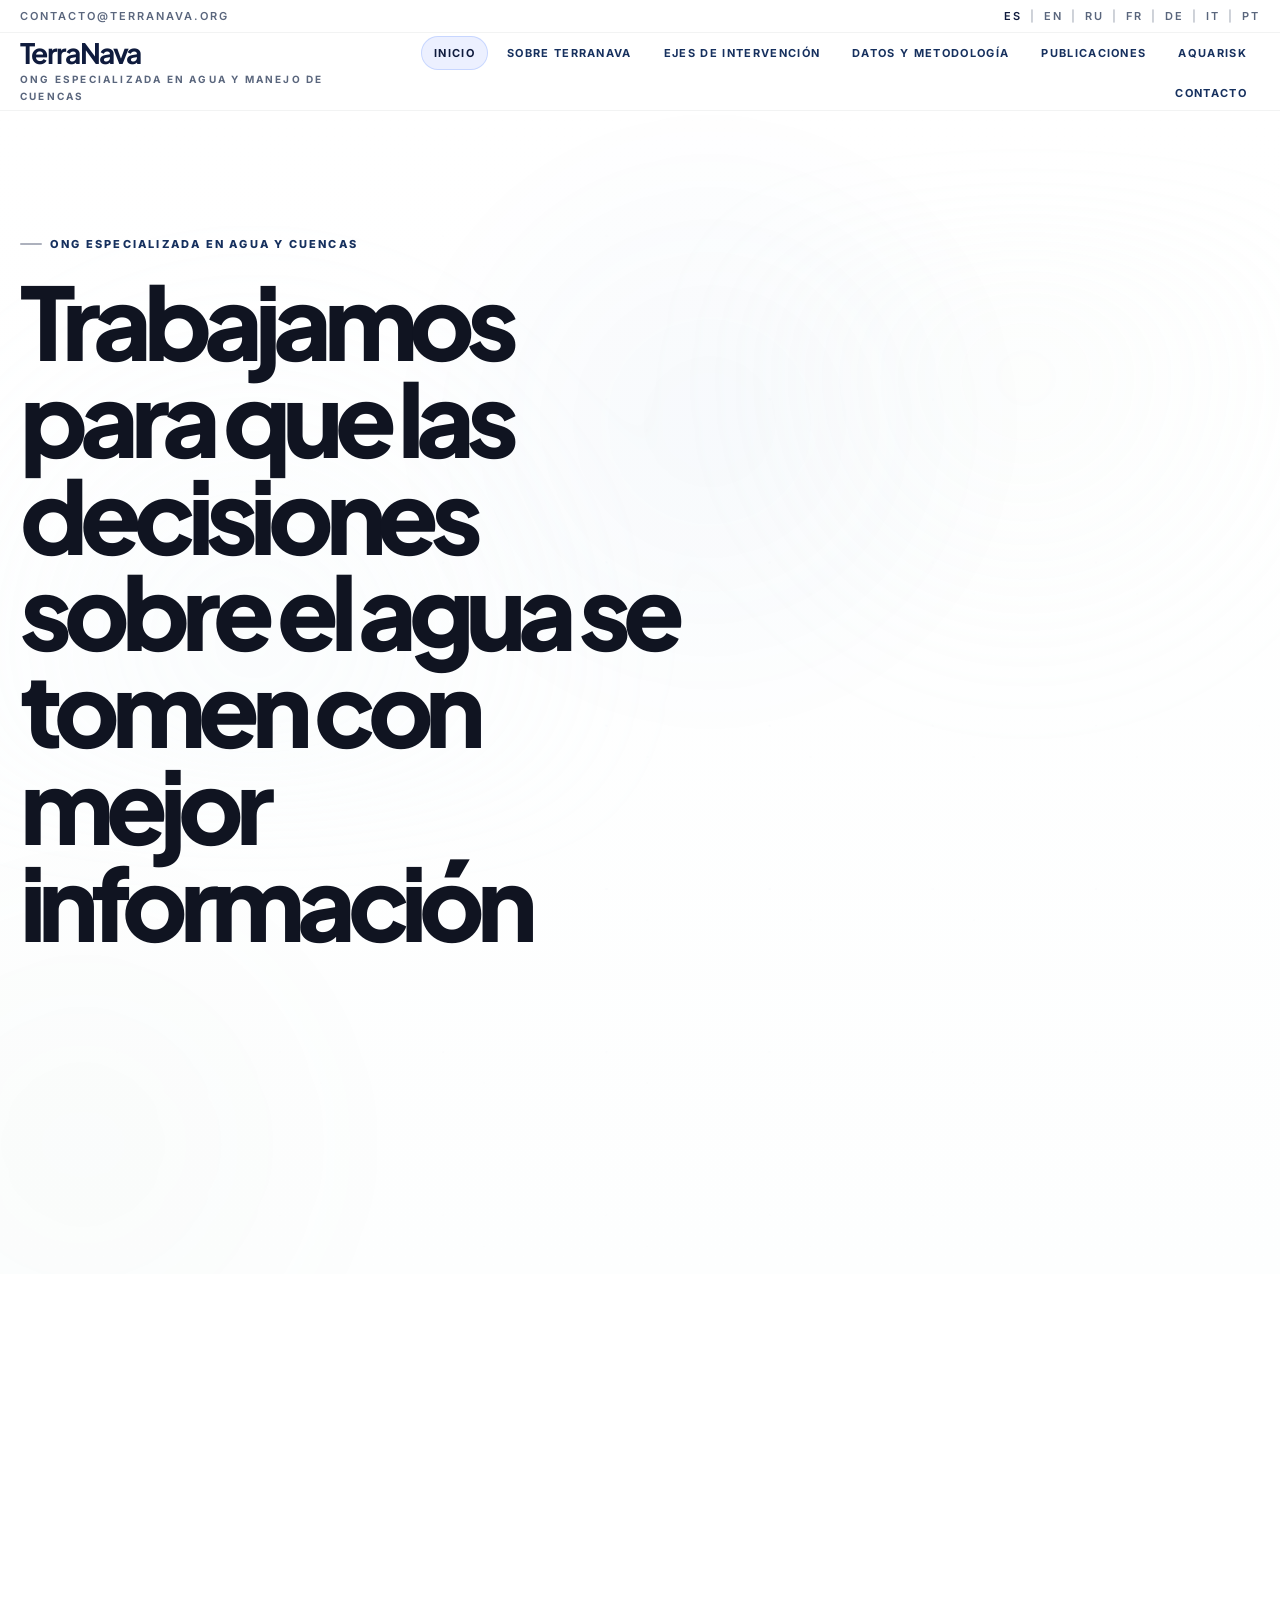
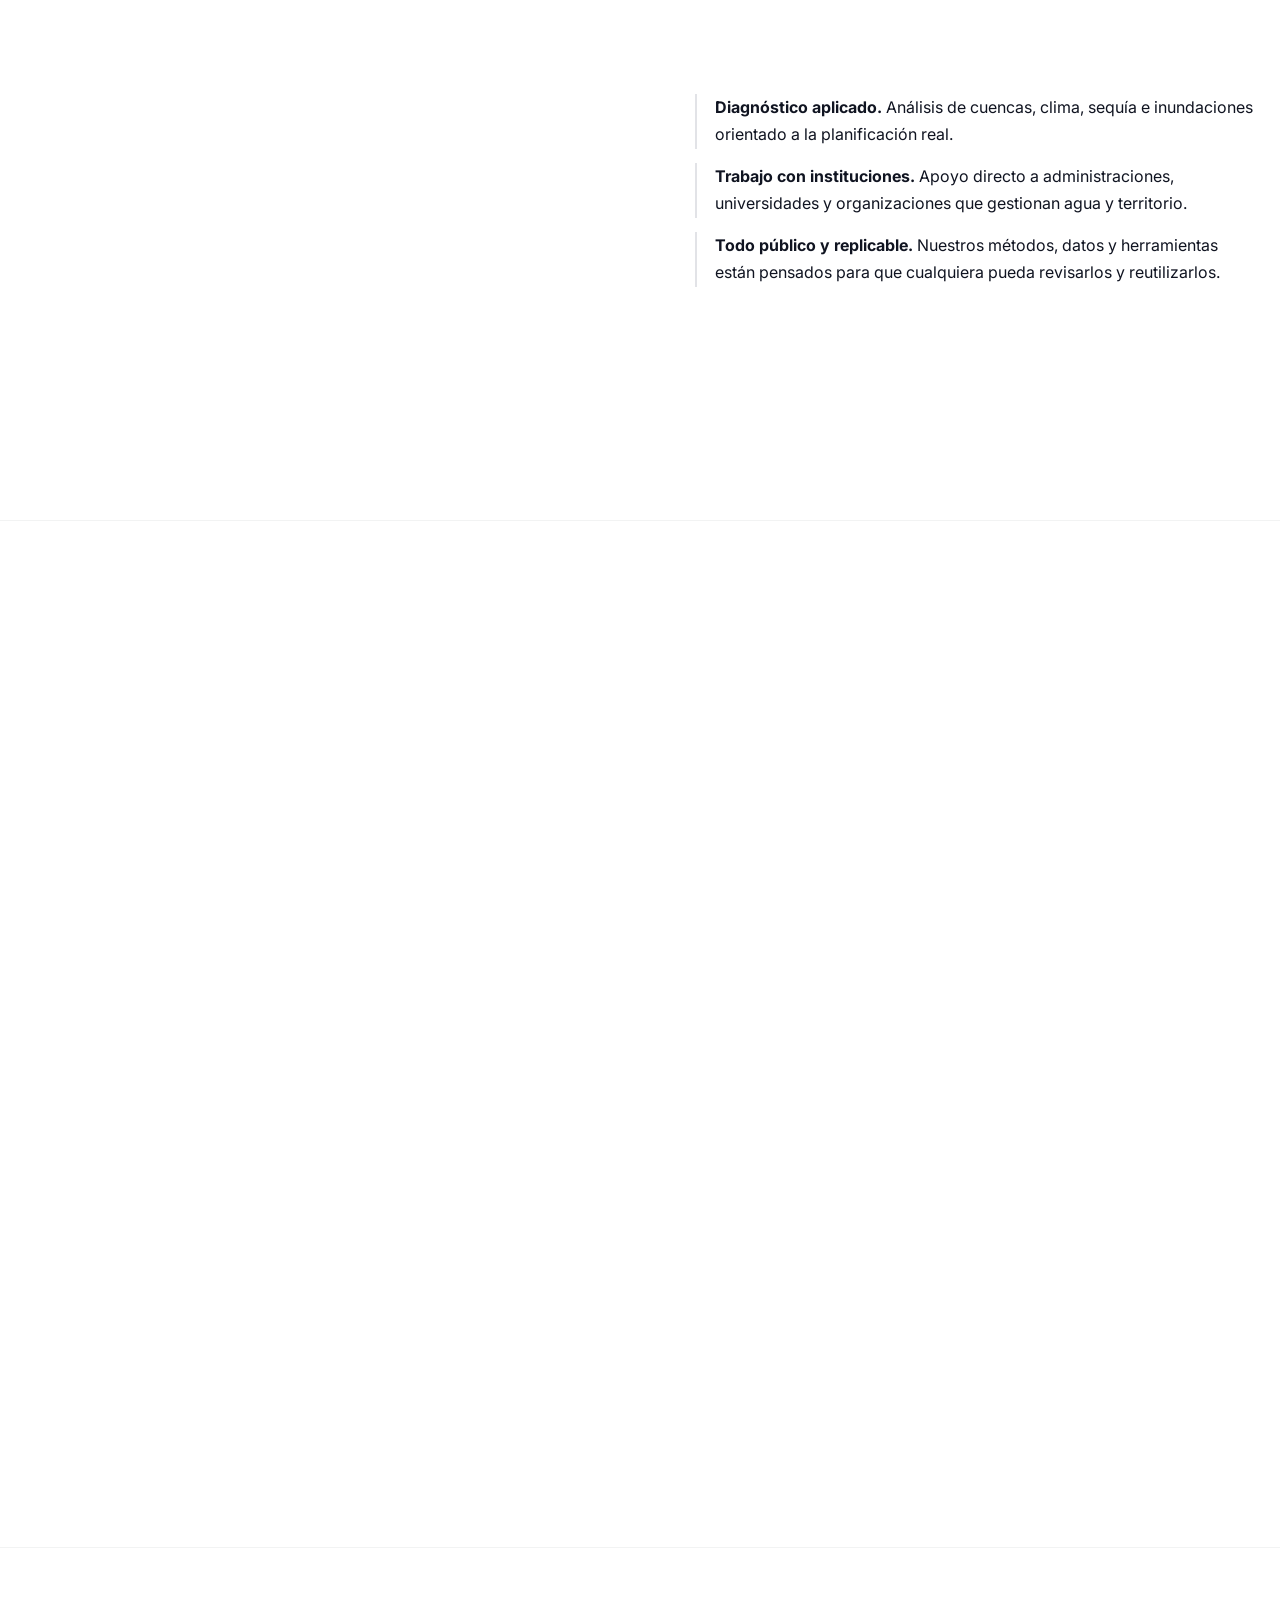
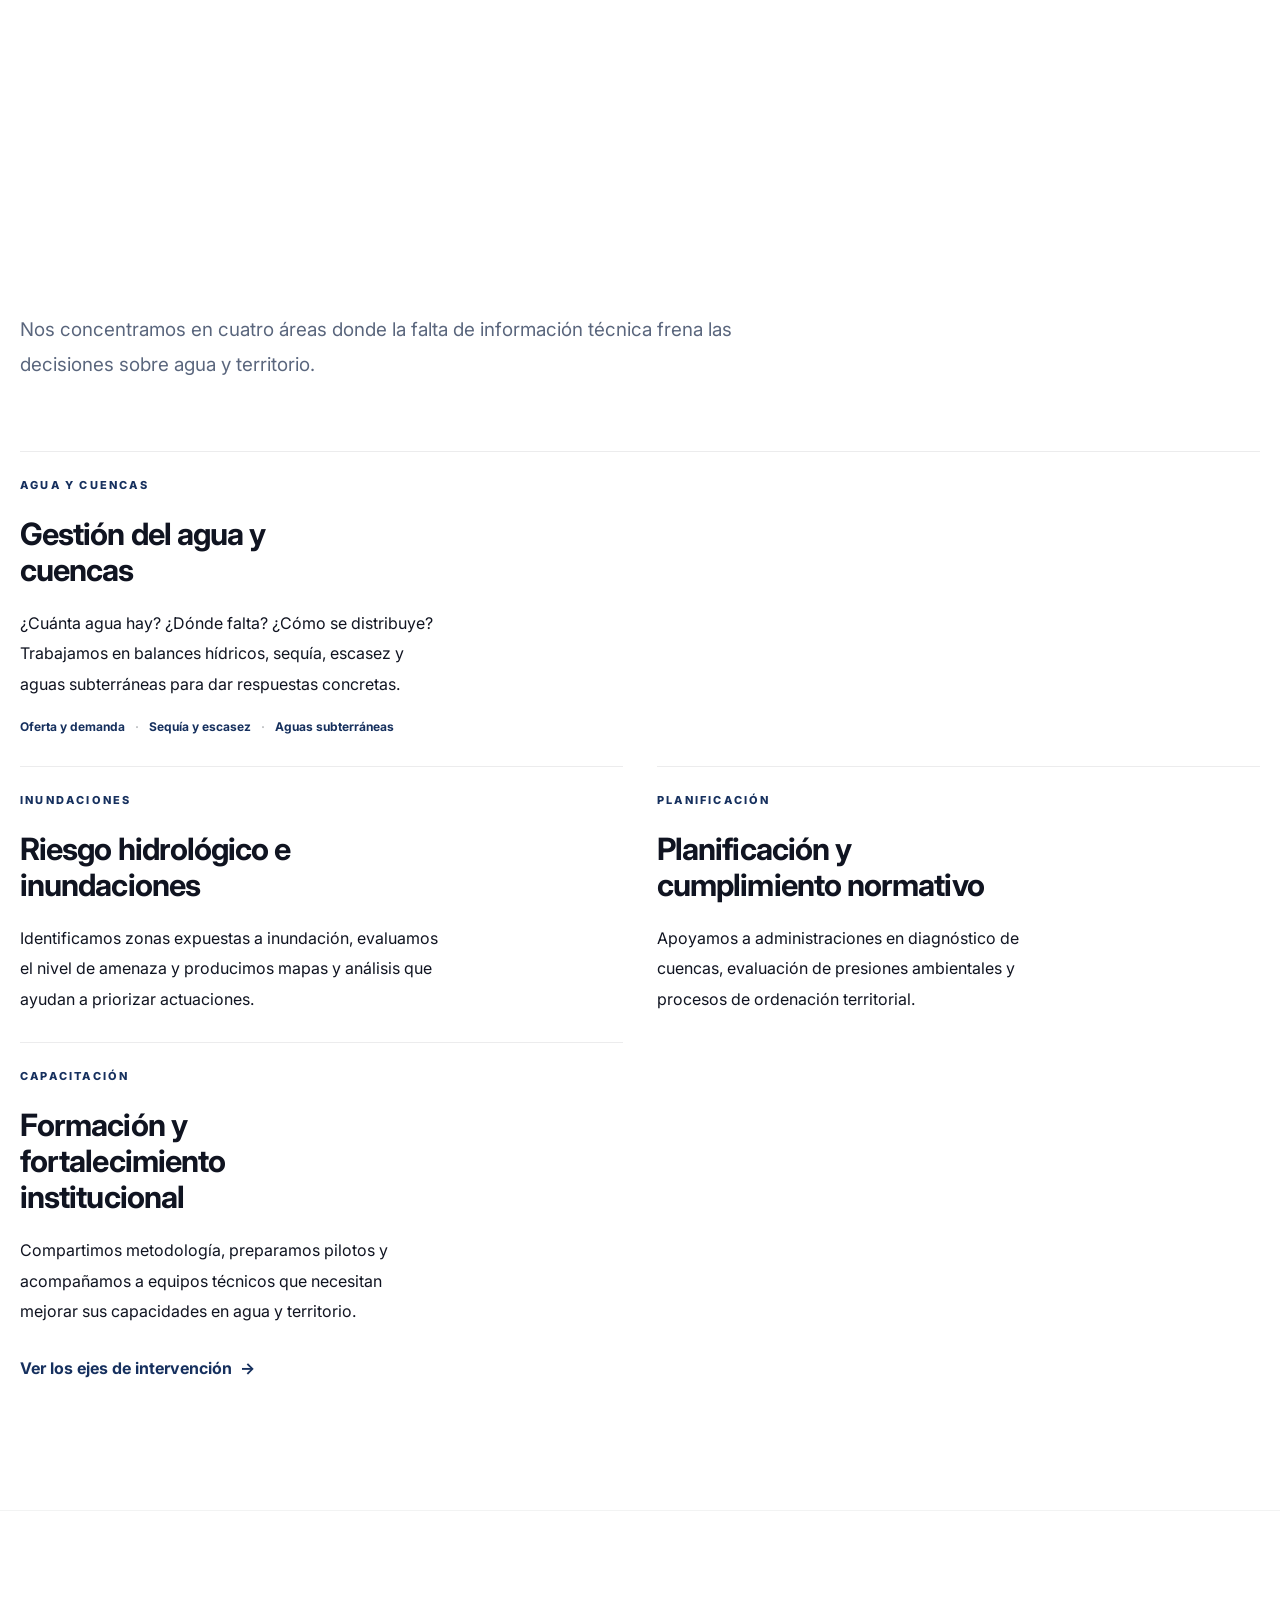
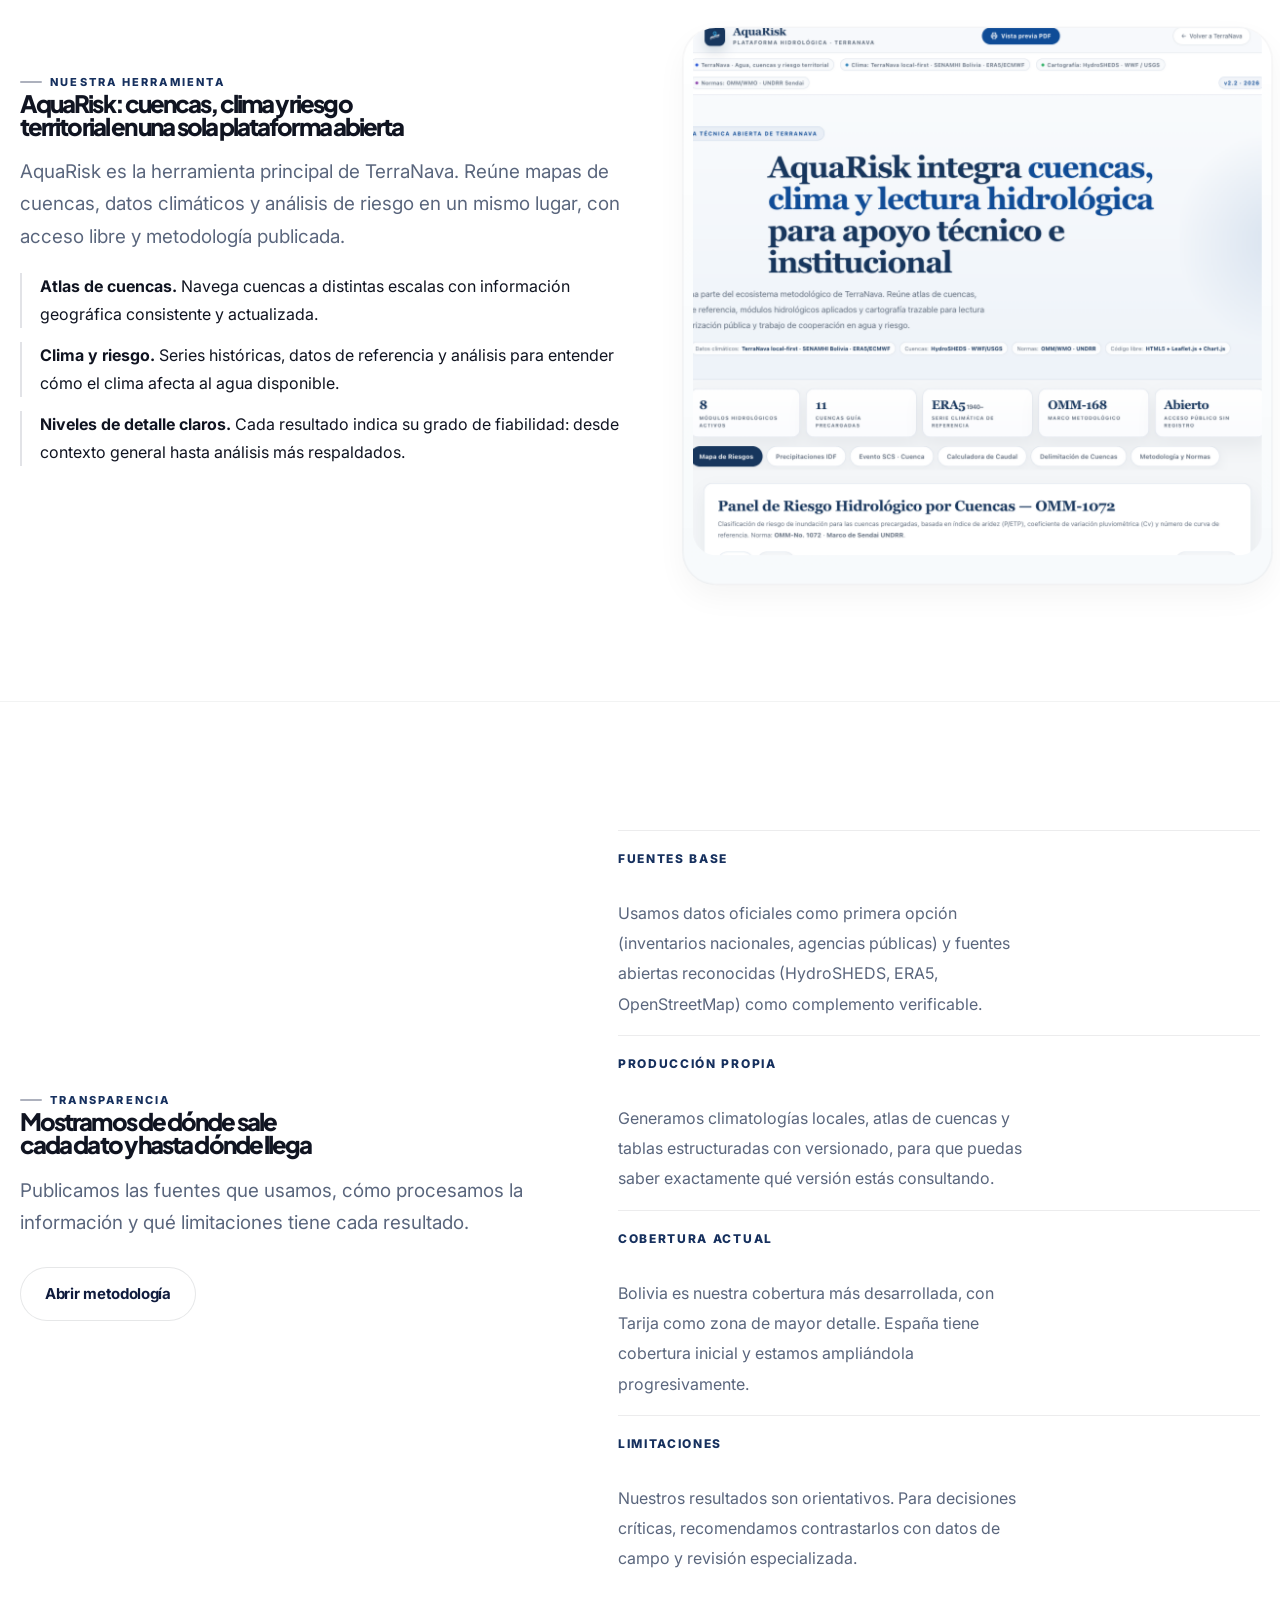
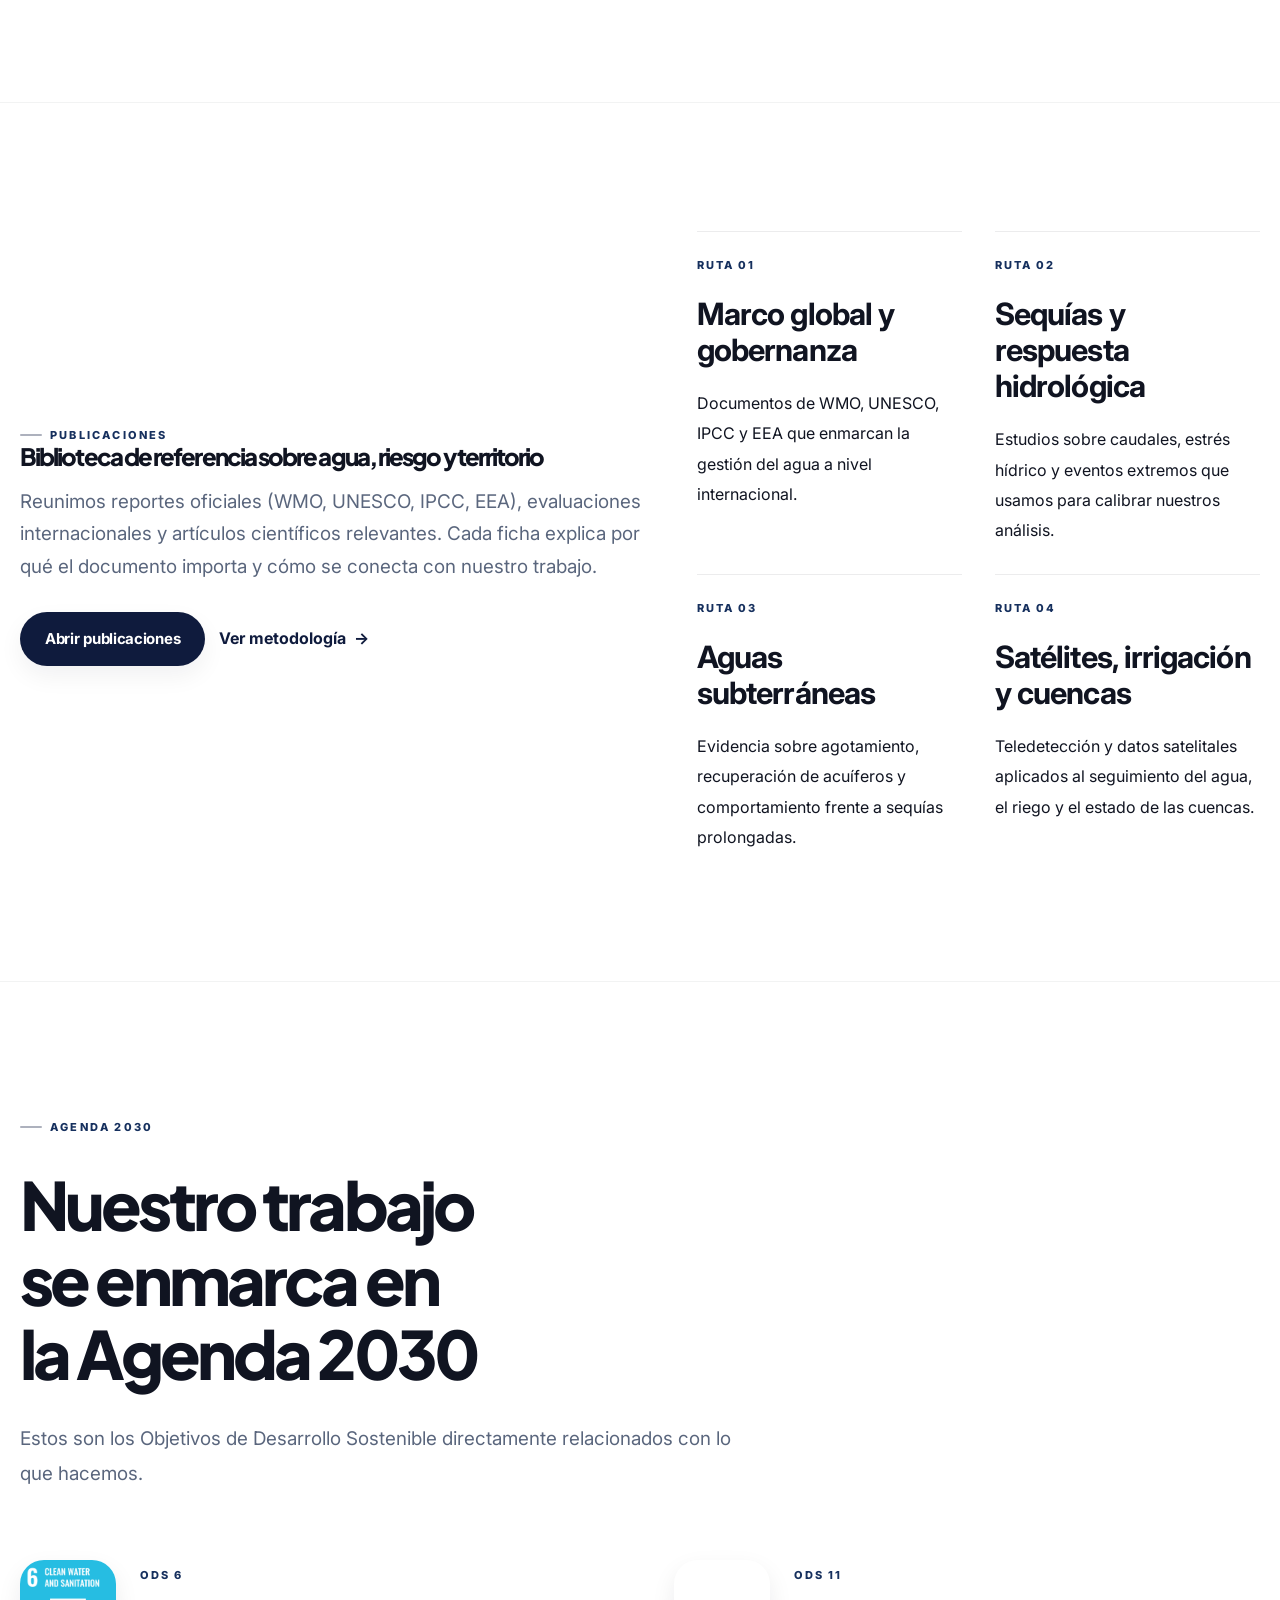
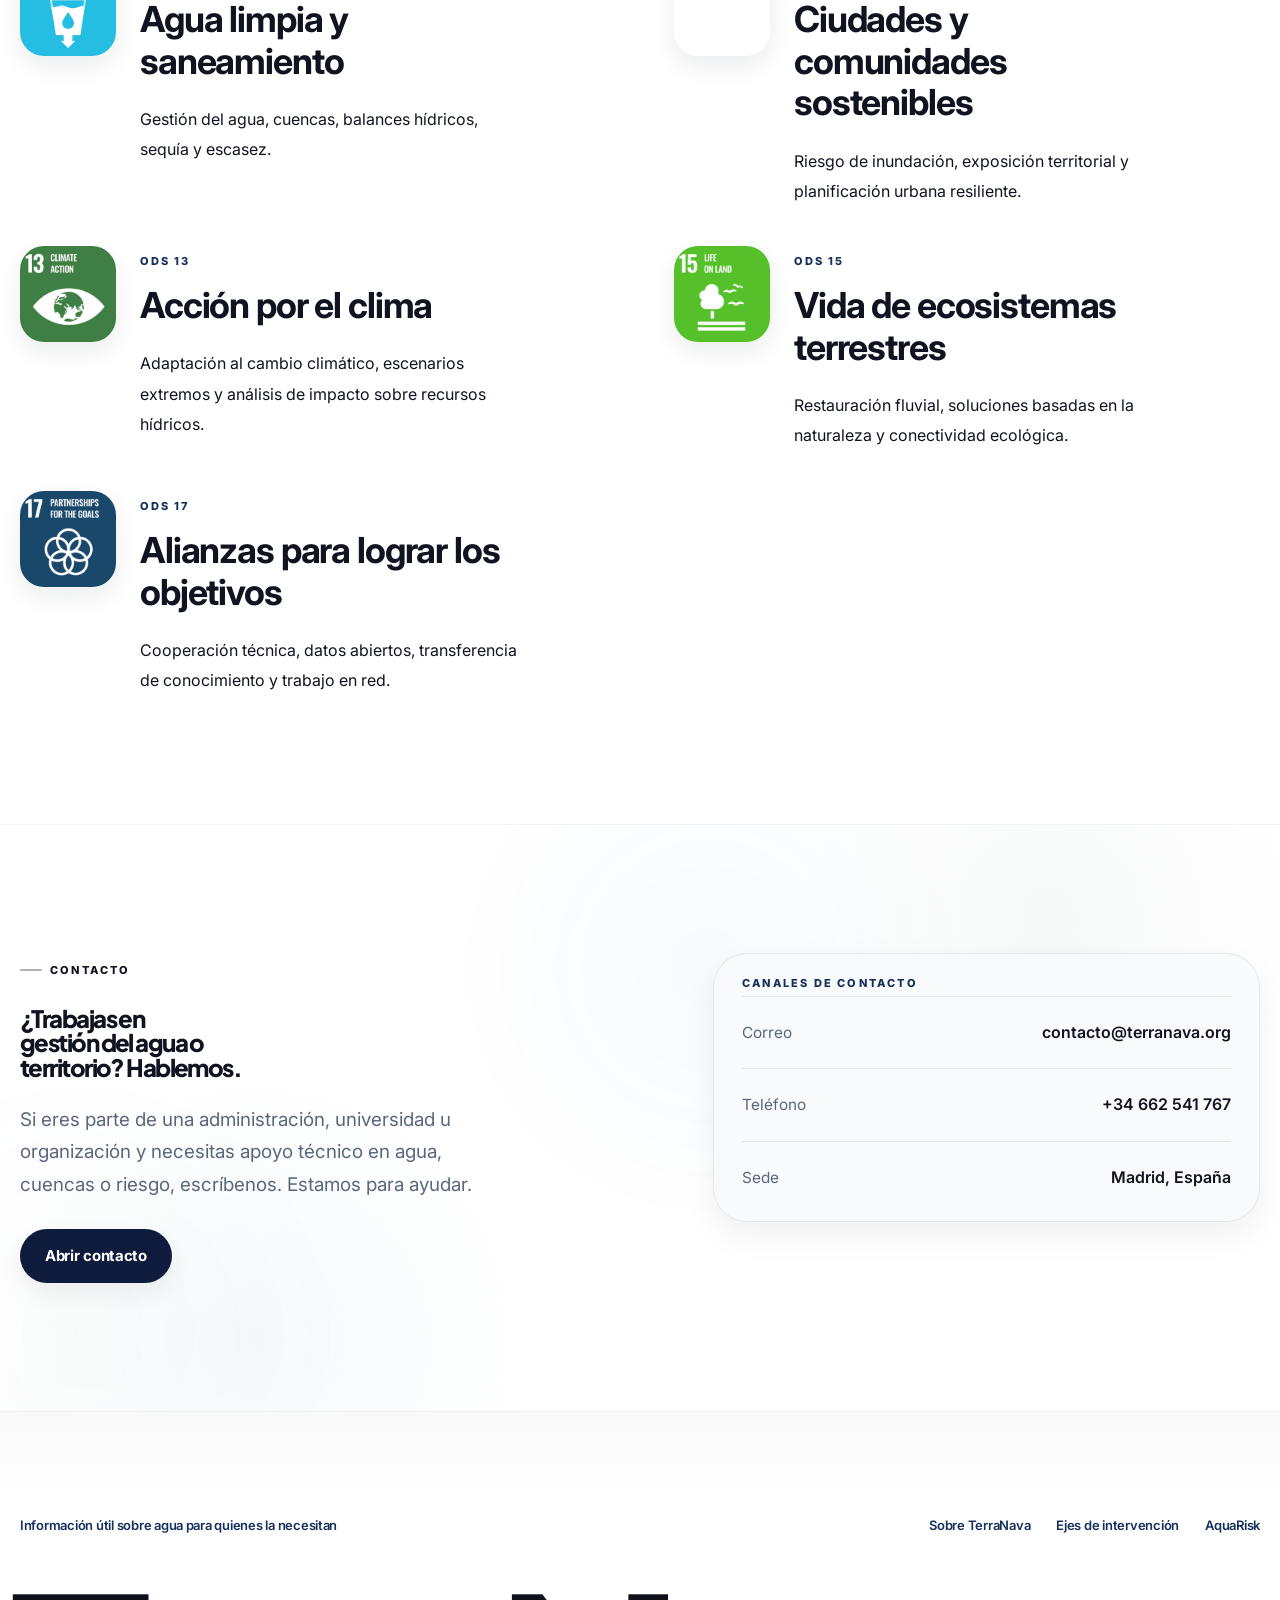
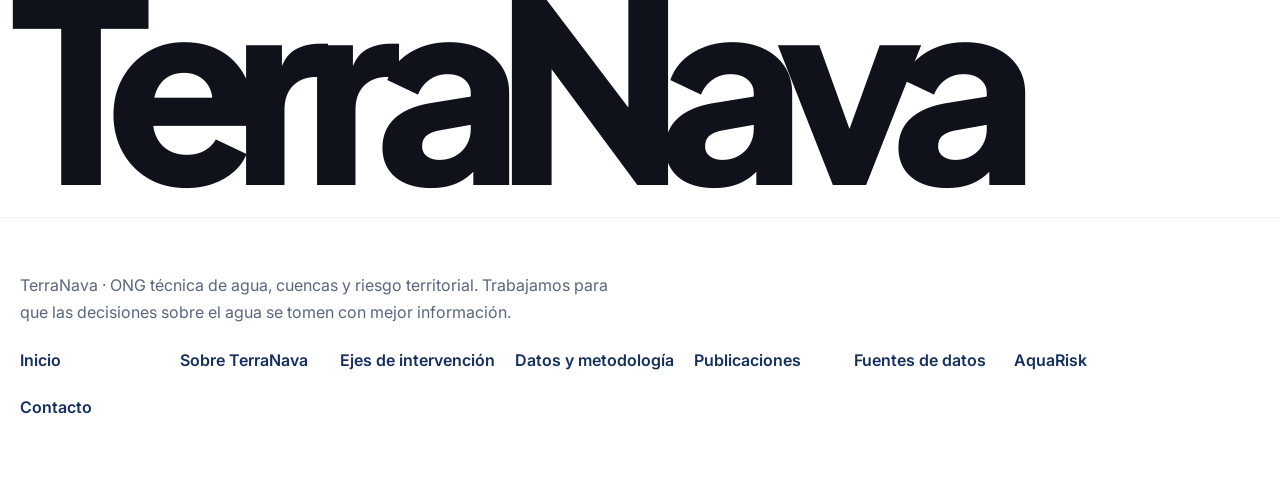
==== commit 0c91479d: "Reescritura editorial completa de la home: tono ONG, claridad y accesibilidad - Hero más directo y e" ====
--- a/index.html
+++ b/index.html
@@ -3,8 +3,8 @@
 <head>
 <meta charset="UTF-8"/>
 <meta name="viewport" content="width=device-width, initial-scale=1.0"/>
-<title>TerraNava | Agua, territorio y evidencia para decisiones públicas</title>
-<meta name="description" content="TerraNava es una ONG técnica especializada en agua, cuencas y riesgo territorial. Desarrolla criterios, herramientas y lecturas aplicadas para decisiones públicas en Europa y América Latina."/>
+<title>TerraNava | ONG de agua, cuencas y riesgo territorial</title>
+<meta name="description" content="TerraNava es una ONG técnica que trabaja en agua, cuencas y riesgo territorial. Producimos información útil, herramientas abiertas y apoyo técnico para que las decisiones sobre el agua se tomen con mejor base."/>
 <link rel="icon" href="data:image/svg+xml,%3Csvg xmlns='http://www.w3.org/2000/svg' viewBox='0 0 64 64'%3E%3Crect width='64' height='64' rx='10' fill='white'/%3E%3Cpath d='M12 38c8-8 14-5 20-10 6-5 12-3 20-10' fill='none' stroke='%230f4c97' stroke-width='4' stroke-linecap='round'/%3E%3Cpath d='M12 46c8-8 14-5 20-10 6-5 12-3 20-10' fill='none' stroke='%2317365d' stroke-width='2.8' stroke-linecap='round' opacity='.45'/%3E%3C/svg%3E"/>
 <link rel="stylesheet" href="/assets/site.css?v=20260323-4"/>
 </head>
@@ -32,7 +32,7 @@
       <a class="brand" href="/">
         <div class="brand-copy">
           <strong>TerraNava</strong>
-          <span>Agua, territorio y cooperación técnica</span>
+          <span>ONG especializada en agua y manejo de cuencas</span>
         </div>
       </a>
       <nav class="nav" aria-label="Navegación principal">
@@ -53,26 +53,25 @@
     <div class="home-hero-media" aria-hidden="true"></div>
     <div class="shell home-hero-inner">
       <div class="home-hero-copy">
-        <div class="home-overline">TerraNava · organización técnica</div>
-        <h1>Agua, cuencas y criterio técnico para decisiones públicas</h1>
-        <p class="lead">TerraNava es una ONG técnica especializada en agua, cuencas y territorio. Produce criterios, lecturas hidrológicas y herramientas de apoyo para administraciones, universidades y redes de cooperación que necesitan mejores bases para evaluar riesgo, planificar y priorizar actuaciones.</p>
+        <div class="home-overline">ONG especializada en agua y cuencas</div>
+        <h1>Trabajamos para que las decisiones sobre el agua se tomen con mejor información</h1>
+        <p class="lead">Somos una ONG técnica. Producimos datos, análisis y herramientas abiertas sobre agua, cuencas y riesgo territorial para administraciones, universidades y organizaciones que gestionan recursos hídricos.</p>
         <div class="hero-actions hero-actions-home">
           <a class="button button-home-primary" href="/about/">Conocer TerraNava</a>
-          <a class="button button-home-secondary" href="/methodology/">Ver metodología</a>
           <a class="text-link text-link-light" href="/aquarisk/">Explorar AquaRisk</a>
         </div>
       </div>
       <div class="home-hero-brief">
-        <div class="home-hero-brief-label">Enfoque de trabajo</div>
-        <p>Diagnóstico hidrológico, criterios abiertos y apoyo técnico para trabajo público en agua, riesgo y territorio.</p>
+        <div class="home-hero-brief-label">Dónde trabajamos</div>
+        <p>Europa y América Latina — con foco actual en España y Bolivia.</p>
       </div>
     </div>
     <div class="shell">
       <div class="home-positioning-band" aria-label="Campos prioritarios">
         <span>Agua y cuencas</span>
         <span>Riesgo territorial</span>
-        <span>Herramientas abiertas</span>
-        <span>Cooperación técnica</span>
+        <span>Datos y herramientas públicas</span>
+        <span>Apoyo técnico</span>
         <span>Europa y América Latina</span>
       </div>
     </div>
@@ -84,13 +83,13 @@
         <img src="https://terranava.org/wp-content/uploads/2025/06/ales-krivec-N-aTikX-b00-unsplash.jpg" alt="Relieve y territorio de montaña" loading="lazy" decoding="async"/>
       </figure>
       <div class="home-story-copy">
-        <div class="home-tag">Qué hace TerraNava</div>
-        <h2>Una organización orientada a ordenar evidencia y convertirla en trabajo útil</h2>
-        <p class="lead">TerraNava trabaja sobre problemas concretos: agua, cuencas, relieve, exposición, clima y riesgo de inundación. Su valor está en estructurar información, producir lecturas defendibles y convertir evidencia dispersa en trabajo útil para decisiones públicas.</p>
+        <div class="home-tag">Qué hacemos</div>
+        <h2>Convertimos información dispersa sobre agua y territorio en trabajo útil</h2>
+        <p class="lead">Trabajamos sobre problemas concretos: sequía, inundaciones, gestión de cuencas y escasez de agua. Organizamos datos, producimos análisis claros y los ponemos al servicio de quienes toman decisiones sobre el terreno.</p>
         <div class="home-story-list">
-          <p><strong>Diagnóstico aplicado.</strong> Lectura hidrológica y territorial para planificación, sequía, inundación y gestión del agua.</p>
-          <p><strong>Trabajo con instituciones.</strong> Apoyo a administraciones, universidades, organizaciones territoriales y redes especializadas.</p>
-          <p><strong>Transferencia útil.</strong> Métodos, datos y herramientas pensados para uso público, trazabilidad y réplica.</p>
+          <p><strong>Diagnóstico aplicado.</strong> Análisis de cuencas, clima, sequía e inundaciones orientado a la planificación real.</p>
+          <p><strong>Trabajo con instituciones.</strong> Apoyo directo a administraciones, universidades y organizaciones que gestionan agua y territorio.</p>
+          <p><strong>Todo público y replicable.</strong> Nuestros métodos, datos y herramientas están pensados para que cualquiera pueda revisarlos y reutilizarlos.</p>
         </div>
         <div class="action-row">
           <a class="text-link" href="/about/">Sobre TerraNava</a>
@@ -102,25 +101,25 @@
   <section class="home-section home-method" id="datos-metodologia">
     <div class="shell">
       <div class="home-section-head home-section-head-light">
-        <div class="home-tag">Cómo trabaja</div>
-        <h2>Método de trabajo para análisis, apoyo técnico y cooperación especializada</h2>
-        <p class="lead">TerraNava combina producción técnica, criterio editorial y trazabilidad metodológica. El objetivo no es acumular análisis, sino producir bases claras para decisiones, pilotos y procesos de cooperación con alcance público.</p>
+        <div class="home-tag">Cómo trabajamos</div>
+        <h2>Tres compromisos con quienes usan nuestro trabajo</h2>
+        <p class="lead">Cada dato que producimos, cada herramienta que publicamos y cada análisis que entregamos sigue estos principios.</p>
       </div>
       <div class="home-method-grid">
         <article class="home-method-item">
           <span>01</span>
-          <h3>Trazabilidad</h3>
-          <p>Fuentes, criterios y capas derivadas deben poder revisarse, citarse y discutirse con claridad.</p>
+          <h3>Puedes verificar todo</h3>
+          <p>Publicamos las fuentes, los métodos y los pasos que seguimos. Si algo no cuadra, puedes rastrearlo y discutirlo.</p>
         </article>
         <article class="home-method-item">
           <span>02</span>
-          <h3>Utilidad institucional</h3>
-          <p>El trabajo técnico vale por su utilidad para ordenar decisiones, no por la acumulación de lenguaje.</p>
+          <h3>Sirve para decidir</h3>
+          <p>Nuestro trabajo está pensado para ayudar a tomar decisiones reales, no para generar informes que nadie usa.</p>
         </article>
         <article class="home-method-item">
           <span>03</span>
-          <h3>Cooperación prudente</h3>
-          <p>La interlocución con instituciones y redes técnicas exige sobriedad, evidencia y formulaciones defendibles.</p>
+          <h3>Cooperación con fundamento</h3>
+          <p>Cuando trabajamos con instituciones y redes técnicas, aportamos evidencia sólida y propuestas bien sustentadas.</p>
         </article>
       </div>
     </div>
@@ -130,34 +129,34 @@
     <div class="shell">
       <div class="home-section-head">
         <div class="home-tag">Campos de trabajo</div>
-        <h2>Una cartera orientada a agua, riesgo y fortalecimiento técnico</h2>
-        <p class="lead">La página principal resume las líneas de trabajo prioritarias. El detalle operativo y metodológico se desarrolla en las secciones específicas de la web.</p>
+        <h2>En qué temas trabajamos</h2>
+        <p class="lead">Nos concentramos en cuatro áreas donde la falta de información técnica frena las decisiones sobre agua y territorio.</p>
       </div>
       <div class="home-fields-grid">
         <article class="home-field-card home-field-card-large">
-          <div class="home-field-label">Campo prioritario</div>
+          <div class="home-field-label">Agua y cuencas</div>
           <h3>Gestión del agua y cuencas</h3>
-          <p>Balances hídricos, lectura funcional de cuencas, sequía, escasez, hidrogeología y apoyo técnico a decisiones sobre recursos hídricos y territorio.</p>
+          <p>¿Cuánta agua hay? ¿Dónde falta? ¿Cómo se distribuye? Trabajamos en balances hídricos, sequía, escasez y aguas subterráneas para dar respuestas concretas.</p>
           <ul class="home-inline-list">
             <li>Oferta y demanda</li>
             <li>Sequía y escasez</li>
-            <li>Lectura multiescala</li>
+            <li>Aguas subterráneas</li>
           </ul>
         </article>
         <article class="home-field-card">
-          <div class="home-field-label">Campo 02</div>
+          <div class="home-field-label">Inundaciones</div>
           <h3>Riesgo hidrológico e inundaciones</h3>
-          <p>Lectura de amenaza, exposición y prioridad territorial con apoyo cartográfico y criterios técnicos explícitos.</p>
+          <p>Identificamos zonas expuestas a inundación, evaluamos el nivel de amenaza y producimos mapas y análisis que ayudan a priorizar actuaciones.</p>
         </article>
         <article class="home-field-card">
-          <div class="home-field-label">Campo 03</div>
-          <h3>Planificación, cumplimiento y regulación</h3>
-          <p>Diagnóstico hidrológico, lectura de presiones e impactos y acompañamiento a procesos de ordenación y cumplimiento.</p>
+          <div class="home-field-label">Planificación</div>
+          <h3>Planificación y cumplimiento normativo</h3>
+          <p>Apoyamos a administraciones en diagnóstico de cuencas, evaluación de presiones ambientales y procesos de ordenación territorial.</p>
         </article>
         <article class="home-field-card">
-          <div class="home-field-label">Campo 04</div>
-          <h3>Formación, datos y fortalecimiento institucional</h3>
-          <p>Transferencia metodológica, preparación de pilotos y soporte a cooperación especializada con base técnica trazable.</p>
+          <div class="home-field-label">Capacitación</div>
+          <h3>Formación y fortalecimiento institucional</h3>
+          <p>Compartimos metodología, preparamos pilotos y acompañamos a equipos técnicos que necesitan mejorar sus capacidades en agua y territorio.</p>
         </article>
       </div>
       <div class="action-row">
@@ -169,13 +168,13 @@
   <section class="home-section home-tool" id="aquarisk-section">
     <div class="shell home-tool-grid">
       <div class="home-tool-copy">
-        <div class="home-tag">Herramienta técnica</div>
-        <h2>AquaRisk reúne cuencas, clima y lectura territorial en una sola herramienta pública</h2>
-        <p class="lead">AquaRisk integra atlas de cuencas, climatología, lectura territorial y módulos hidrológicos aplicados dentro de un marco metodológico público. Su función es ofrecer una base trazable para diagnóstico preliminar, apoyo técnico y comunicación institucional con niveles de servicio explícitos.</p>
+        <div class="home-tag">Nuestra herramienta</div>
+        <h2>AquaRisk: cuencas, clima y riesgo territorial en una sola plataforma abierta</h2>
+        <p class="lead">AquaRisk es la herramienta principal de TerraNava. Reúne mapas de cuencas, datos climáticos y análisis de riesgo en un mismo lugar, con acceso libre y metodología publicada.</p>
         <div class="home-tool-list">
-          <p><strong>Atlas y jerarquía de cuencas.</strong> Navegación multiescala para lectura hidrológica con bases geográficas consistentes.</p>
-          <p><strong>Clima y riesgo.</strong> Series históricas, climatologías de referencia y apoyo a lectura hidroclimática.</p>
-          <p><strong>Niveles de servicio.</strong> Distinción clara entre contexto cartográfico, screening técnico y productos con mayor respaldo.</p>
+          <p><strong>Atlas de cuencas.</strong> Navega cuencas a distintas escalas con información geográfica consistente y actualizada.</p>
+          <p><strong>Clima y riesgo.</strong> Series históricas, datos de referencia y análisis para entender cómo el clima afecta al agua disponible.</p>
+          <p><strong>Niveles de detalle claros.</strong> Cada resultado indica su grado de fiabilidad: desde contexto general hasta análisis más respaldados.</p>
         </div>
         <div class="hero-actions">
           <a class="button button-home-primary" href="/aquarisk/">Explorar AquaRisk</a>
@@ -183,7 +182,7 @@
         </div>
       </div>
       <figure class="home-tool-shot">
-        <img src="/assets/media/aquarisk-home.png" alt="Vista de AquaRisk dentro del ecosistema TerraNava" loading="lazy" decoding="async"/>
+        <img src="/assets/media/aquarisk-home.png" alt="Captura de pantalla de la plataforma AquaRisk" loading="lazy" decoding="async"/>
       </figure>
     </div>
   </section>
@@ -191,9 +190,9 @@
   <section class="home-section home-evidence">
     <div class="shell home-evidence-grid">
       <div class="home-evidence-copy">
-        <div class="home-tag">Credibilidad institucional</div>
-        <h2>Fuentes, criterios y límites de uso visibles</h2>
-        <p class="lead">La credibilidad institucional no depende del tono. Depende de mostrar fuentes, criterios de producción, nivel de servicio y límites de lectura de cada salida.</p>
+        <div class="home-tag">Transparencia</div>
+        <h2>Mostramos de dónde sale cada dato y hasta dónde llega</h2>
+        <p class="lead">Publicamos las fuentes que usamos, cómo procesamos la información y qué limitaciones tiene cada resultado.</p>
         <div class="action-row">
           <a class="button button-home-secondary" href="/methodology/">Abrir metodología</a>
         </div>
@@ -201,19 +200,19 @@
       <div class="home-dossier">
         <article class="home-dossier-row">
           <span>Fuentes base</span>
-          <p>Inventarios oficiales, HydroSHEDS, HydroBASINS, HydroRIVERS, ERA5, OpenStreetMap y otras capas públicas organizadas con una regla explícita: oficial primero y fallback abierto trazable.</p>
+          <p>Usamos datos oficiales como primera opción (inventarios nacionales, agencias públicas) y fuentes abiertas reconocidas (HydroSHEDS, ERA5, OpenStreetMap) como complemento verificable.</p>
         </article>
         <article class="home-dossier-row">
-          <span>Producción derivada</span>
-          <p>Climatologías locales, atlas, capas y tablas estructuradas por TerraNava con versionado y criterios explícitos.</p>
+          <span>Producción propia</span>
+          <p>Generamos climatologías locales, atlas de cuencas y tablas estructuradas con versionado, para que puedas saber exactamente qué versión estás consultando.</p>
         </article>
         <article class="home-dossier-row">
-          <span>Cobertura y servicio</span>
-          <p>Bolivia funciona como cobertura activa. Tarija sirve como detalle reforzado dentro de ese despliegue. España mantiene una cobertura inicial mientras completa su backbone premium de referencia.</p>
+          <span>Cobertura actual</span>
+          <p>Bolivia es nuestra cobertura más desarrollada, con Tarija como zona de mayor detalle. España tiene cobertura inicial y estamos ampliándola progresivamente.</p>
         </article>
         <article class="home-dossier-row">
-          <span>Límites de lectura</span>
-          <p>Los resultados son orientativos y deben contrastarse con campo, series observadas y revisión especializada cuando el caso lo exija.</p>
+          <span>Limitaciones</span>
+          <p>Nuestros resultados son orientativos. Para decisiones críticas, recomendamos contrastarlos con datos de campo y revisión especializada.</p>
         </article>
       </div>
     </div>
@@ -222,14 +221,9 @@
   <section class="home-section home-publications">
     <div class="shell home-publications-grid">
       <div class="home-publications-copy">
-        <div class="home-tag">Biblioteca editorial</div>
-        <h2>Una biblioteca de referencia para agua, territorio y riesgo</h2>
-        <p class="lead">La biblioteca editorial de TerraNava reúne reportes oficiales, evaluaciones internacionales y literatura revisada por pares sobre sequía, aguas subterráneas, inundaciones, irrigación, observación satelital y gobernanza del agua. El objetivo es sostener una base seria de lectura aplicada, no acumular documentos sin criterio.</p>
-        <div class="home-story-list">
-          <p><strong>Fuente primaria primero.</strong> WMO, UNESCO, IPCC, EEA y revistas científicas con trazabilidad bibliográfica clara.</p>
-          <p><strong>Lectura útil.</strong> Cada ficha resume por qué el documento importa para agua, cuencas, riesgo y decisión pública.</p>
-          <p><strong>Escalabilidad por país.</strong> La biblioteca está pensada para conectarse con Bolivia, España y futuras rutas latinoamericanas y europeas.</p>
-        </div>
+        <div class="home-tag">Publicaciones</div>
+        <h2>Biblioteca de referencia sobre agua, riesgo y territorio</h2>
+        <p class="lead">Reunimos reportes oficiales (WMO, UNESCO, IPCC, EEA), evaluaciones internacionales y artículos científicos relevantes. Cada ficha explica por qué el documento importa y cómo se conecta con nuestro trabajo.</p>
         <div class="hero-actions">
           <a class="button button-home-primary" href="/publications/">Abrir publicaciones</a>
           <a class="text-link text-link-lightless" href="/methodology/">Ver metodología</a>
@@ -239,22 +233,22 @@
         <article class="home-publication-card">
           <strong>Ruta 01</strong>
           <h3>Marco global y gobernanza</h3>
-          <p>WMO, UNESCO, IPCC y EEA para situar agua, resiliencia y cooperación dentro de marcos institucionales sólidos.</p>
+          <p>Documentos de WMO, UNESCO, IPCC y EEA que enmarcan la gestión del agua a nivel internacional.</p>
         </article>
         <article class="home-publication-card">
           <strong>Ruta 02</strong>
           <h3>Sequías y respuesta hidrológica</h3>
-          <p>Lecturas sobre caudales, estrés hídrico y extremos compuestos útiles para calibración y diagnóstico.</p>
+          <p>Estudios sobre caudales, estrés hídrico y eventos extremos que usamos para calibrar nuestros análisis.</p>
         </article>
         <article class="home-publication-card">
           <strong>Ruta 03</strong>
           <h3>Aguas subterráneas</h3>
-          <p>Agotamiento, recuperación y respuesta a sequía con evidencia defendible para acuíferos y balances.</p>
+          <p>Evidencia sobre agotamiento, recuperación de acuíferos y comportamiento frente a sequías prolongadas.</p>
         </article>
         <article class="home-publication-card">
           <strong>Ruta 04</strong>
           <h3>Satélites, irrigación y cuencas</h3>
-          <p>Teledetección e integración de datos para seguimiento hidrológico, demanda y lectura territorial.</p>
+          <p>Teledetección y datos satelitales aplicados al seguimiento del agua, el riego y el estado de las cuencas.</p>
         </article>
       </div>
     </div>
@@ -264,8 +258,8 @@
     <div class="shell">
       <div class="home-section-head">
         <div class="home-tag">Agenda 2030</div>
-        <h2>Trabajo alineado con objetivos vinculados con agua, resiliencia y cooperación</h2>
-        <p class="lead">La referencia a la Agenda 2030 sitúa el trabajo de TerraNava dentro de marcos internacionales de agua, resiliencia territorial, adaptación climática, restauración ecológica y cooperación. Esa referencia facilita el diálogo con administraciones, universidades, redes multilaterales y convocatorias de interés público.</p>
+        <h2>Nuestro trabajo se enmarca en la Agenda 2030</h2>
+        <p class="lead">Estos son los Objetivos de Desarrollo Sostenible directamente relacionados con lo que hacemos.</p>
       </div>
       <div class="home-ods-grid" aria-label="Objetivos de desarrollo sostenible prioritarios">
         <article class="home-ods-card">
@@ -274,7 +268,7 @@
             <div>
               <strong>ODS 6</strong>
               <h3>Agua limpia y saneamiento</h3>
-              <p>Gestión del agua, cuencas, balances hídricos, sequía, escasez y criterios para lectura hidrológica.</p>
+              <p>Gestión del agua, cuencas, balances hídricos, sequía y escasez.</p>
             </div>
           </a>
         </article>
@@ -284,7 +278,7 @@
             <div>
               <strong>ODS 11</strong>
               <h3>Ciudades y comunidades sostenibles</h3>
-              <p>Riesgo de inundación, exposición territorial y apoyo técnico a resiliencia urbana y planificación.</p>
+              <p>Riesgo de inundación, exposición territorial y planificación urbana resiliente.</p>
             </div>
           </a>
         </article>
@@ -294,7 +288,7 @@
             <div>
               <strong>ODS 13</strong>
               <h3>Acción por el clima</h3>
-              <p>Adaptación hidrológica, servicios climáticos, escenarios extremos y lectura territorial frente al cambio climático.</p>
+              <p>Adaptación al cambio climático, escenarios extremos y análisis de impacto sobre recursos hídricos.</p>
             </div>
           </a>
         </article>
@@ -304,7 +298,7 @@
             <div>
               <strong>ODS 15</strong>
               <h3>Vida de ecosistemas terrestres</h3>
-              <p>Restauración fluvial, infraestructura verde, soluciones basadas en la naturaleza y conectividad ecológica.</p>
+              <p>Restauración fluvial, soluciones basadas en la naturaleza y conectividad ecológica.</p>
             </div>
           </a>
         </article>
@@ -314,7 +308,7 @@
             <div>
               <strong>ODS 17</strong>
               <h3>Alianzas para lograr los objetivos</h3>
-              <p>Cooperación técnica, transferencia metodológica, consorcios, datos abiertos y trabajo institucional en red.</p>
+              <p>Cooperación técnica, datos abiertos, transferencia de conocimiento y trabajo en red.</p>
             </div>
           </a>
         </article>
@@ -326,9 +320,9 @@
     <div class="home-closing-media" aria-hidden="true"></div>
     <div class="shell home-closing-grid">
       <div class="home-closing-copy">
-        <div class="home-tag home-tag-light">Contacto institucional</div>
-        <h2>Abrir conversación técnica con TerraNava</h2>
-        <p class="lead">TerraNava mantiene un canal de contacto para administraciones, universidades, organizaciones territoriales y actores de cooperación que necesiten apoyo técnico en agua, cuencas, riesgo de inundación, metodología o herramientas abiertas.</p>
+        <div class="home-tag home-tag-light">Contacto</div>
+        <h2>¿Trabajas en gestión del agua o territorio? Hablemos.</h2>
+        <p class="lead">Si eres parte de una administración, universidad u organización y necesitas apoyo técnico en agua, cuencas o riesgo, escríbenos. Estamos para ayudar.</p>
         <div class="hero-actions hero-actions-home">
           <a class="button button-home-primary" href="/contact/">Abrir contacto</a>
         </div>
@@ -354,7 +348,7 @@
   <section class="home-wordmark-band" aria-label="Cierre de marca TerraNava">
     <div class="shell">
       <div class="home-wordmark-top">
-        <span>Agua, territorio y cooperación técnica</span>
+        <span>Información útil sobre agua para quienes la necesitan</span>
         <div class="home-wordmark-links">
           <a href="/about/">Sobre TerraNava</a>
           <a href="/services/">Ejes de intervención</a>
@@ -369,7 +363,7 @@
 <footer class="site-footer">
   <div class="shell">
     <div class="footer-row">
-      <p>TerraNava · ONG técnica dedicada al agua, las cuencas, el territorio y la cooperación especializada para decisiones públicas.</p>
+      <p>TerraNava · ONG técnica de agua, cuencas y riesgo territorial. Trabajamos para que las decisiones sobre el agua se tomen con mejor información.</p>
       <div class="footer-links">
         <a href="/">Inicio</a>
         <a href="/about/">Sobre TerraNava</a>
